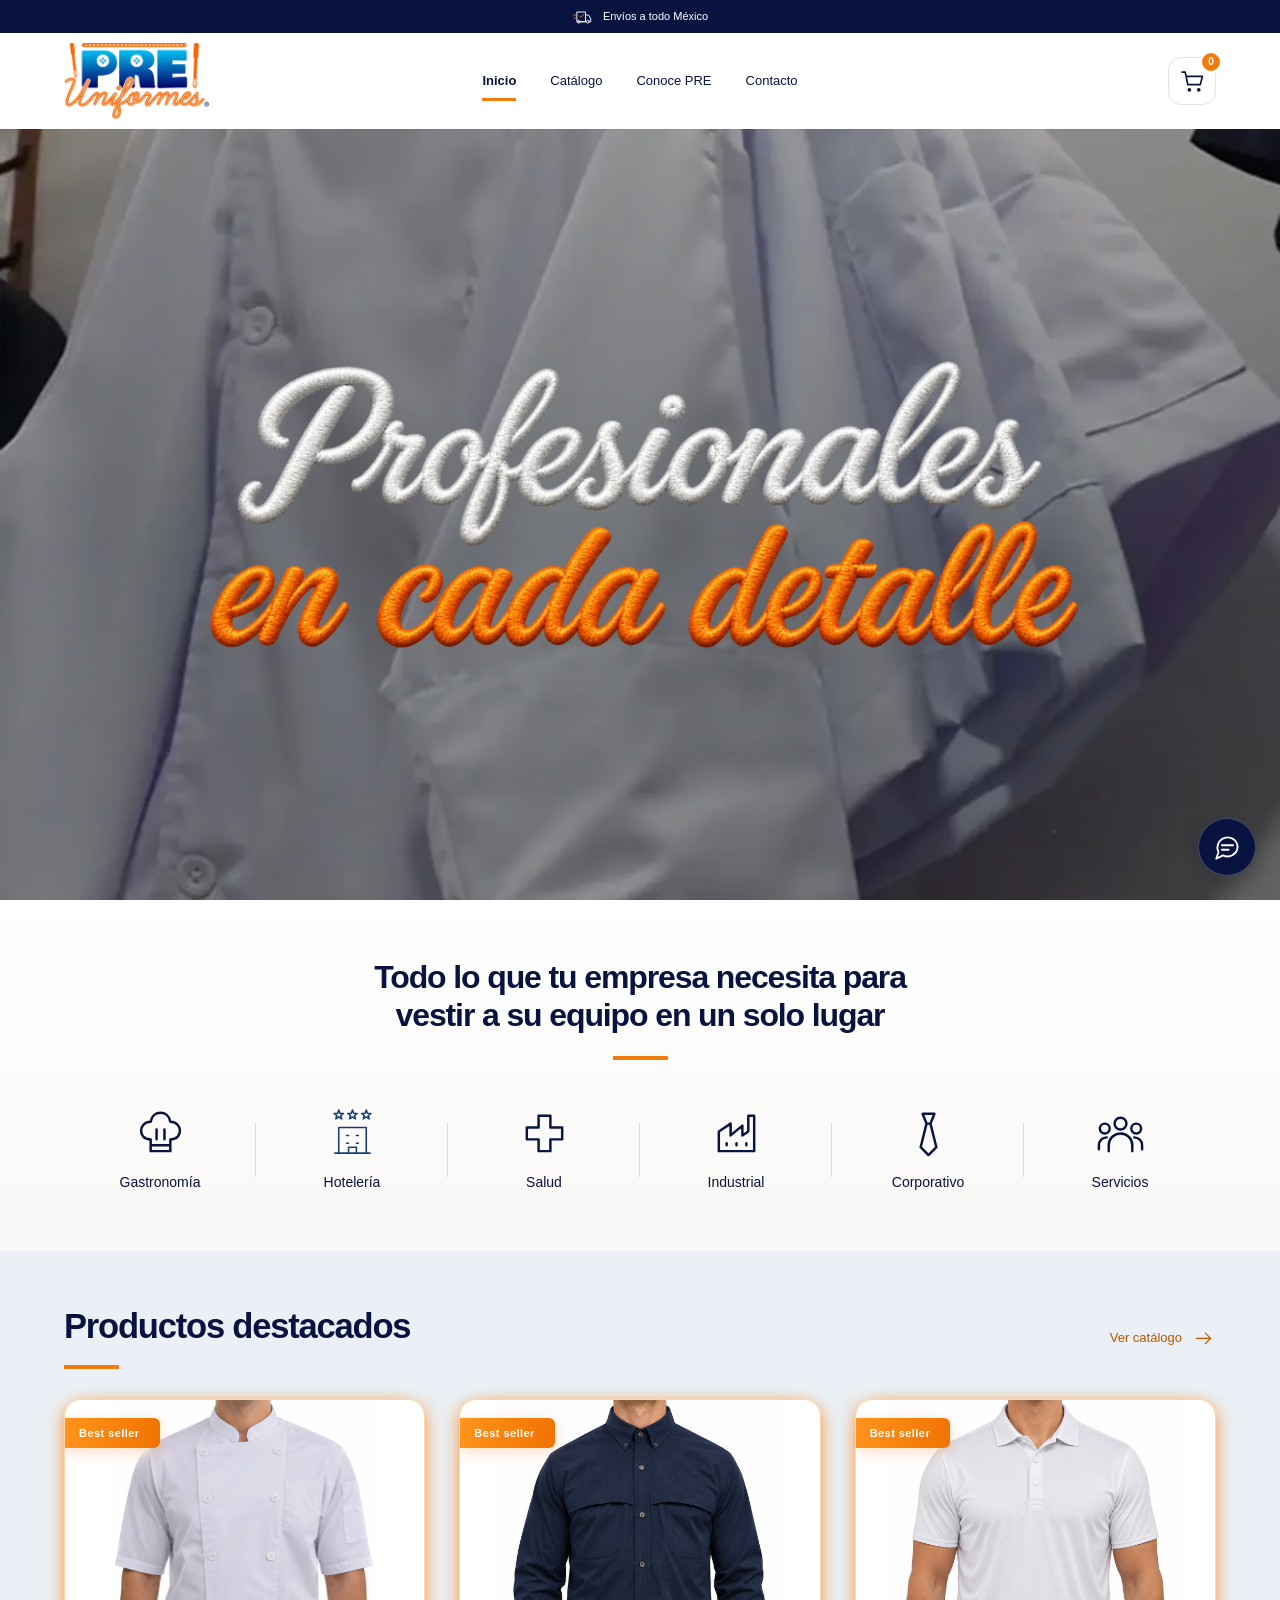
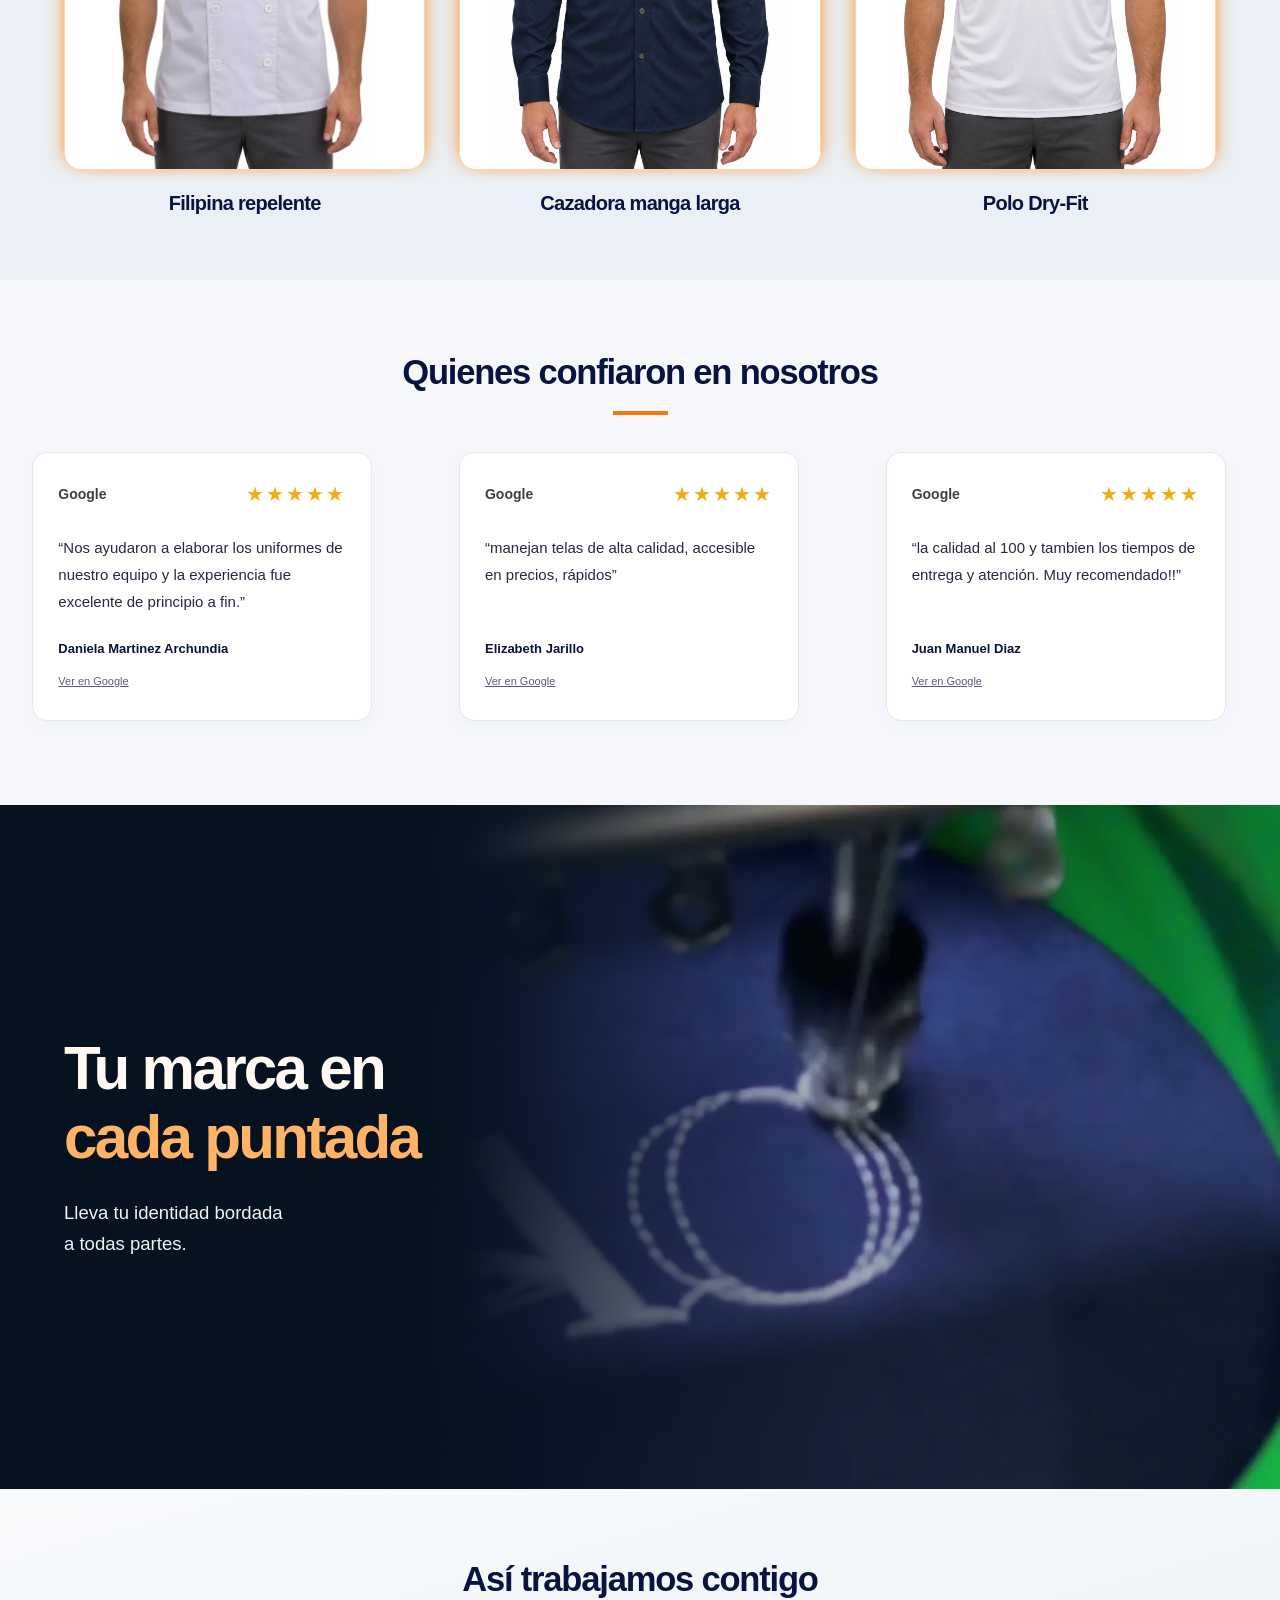
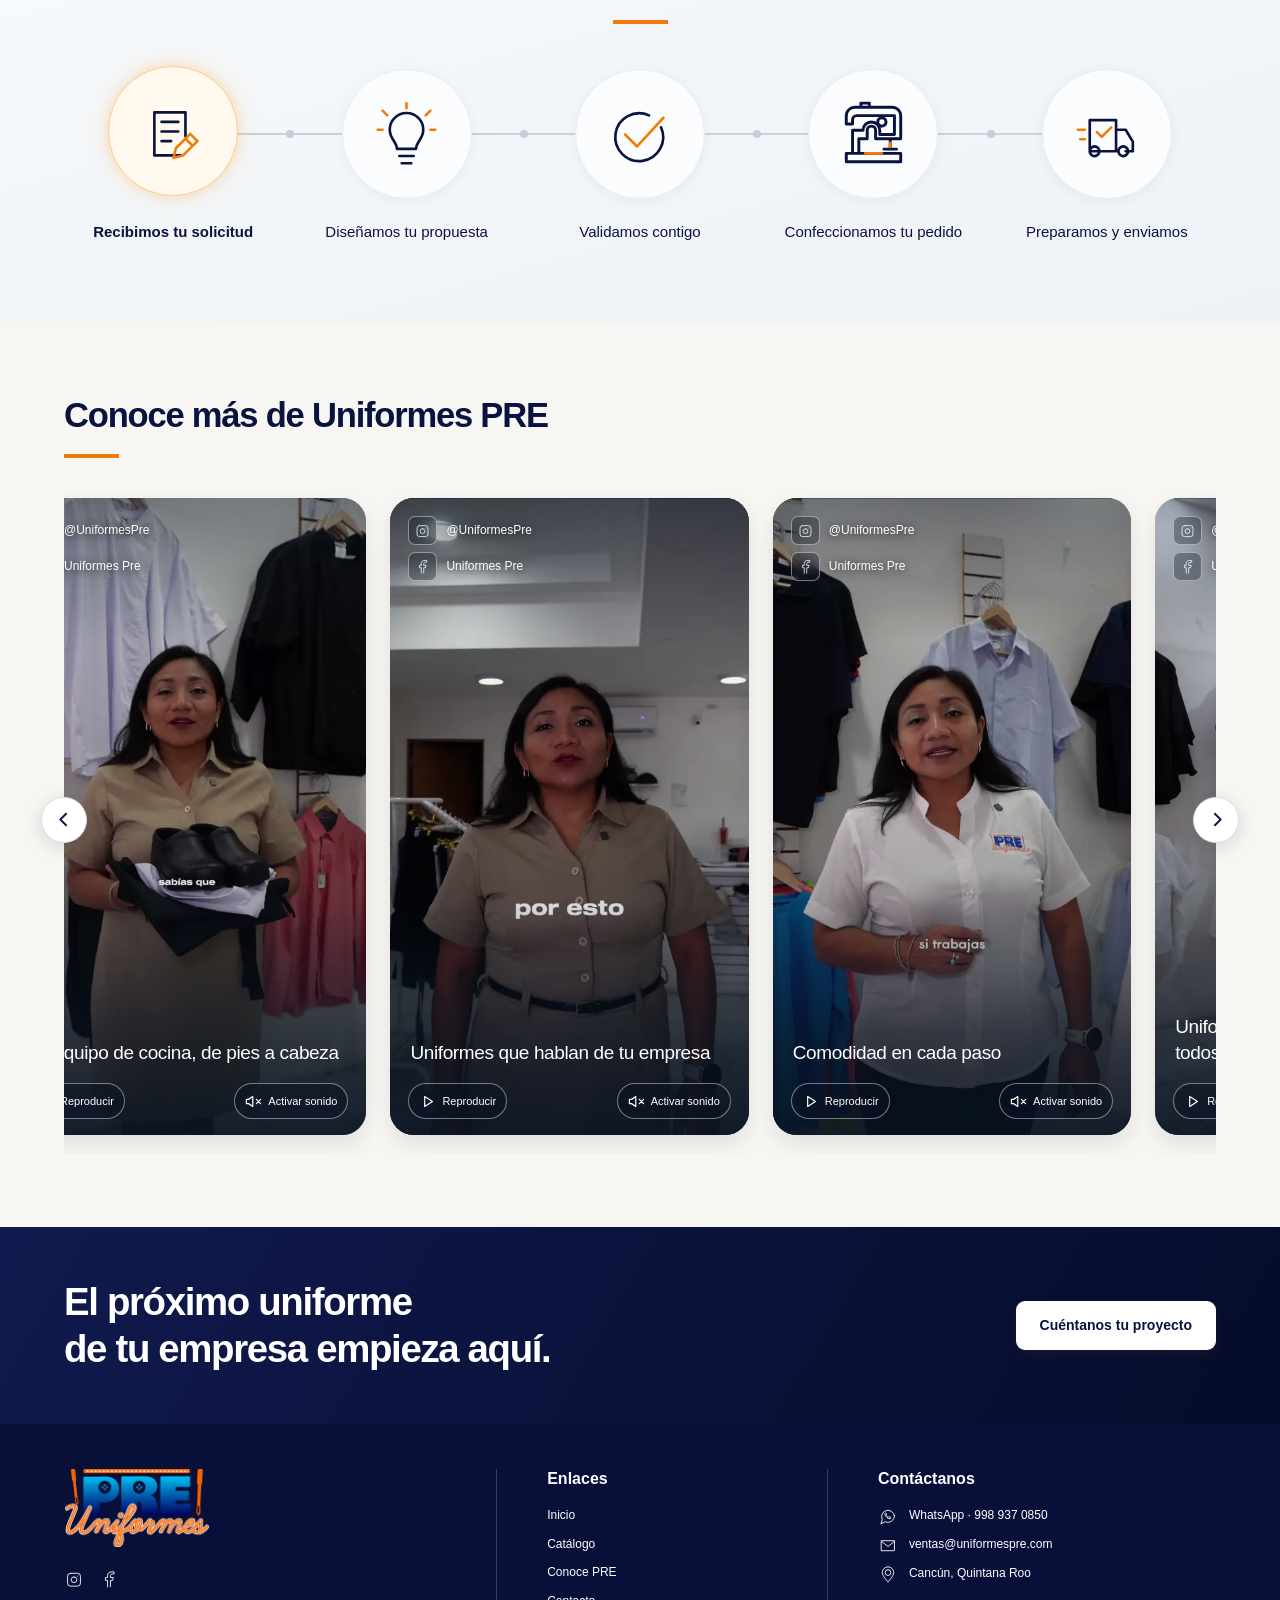
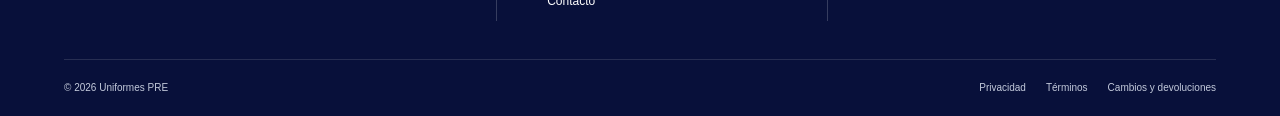
==== index.html @ f161416c "Agrega apartado de Calzado Flexi al catálogo Siete modelos Flexi con fotos oficiales en fondo blanco" ====
<!doctype html><html lang="es"><head><meta charset="utf-8"><meta http-equiv="Content-Security-Policy" content="default-src 'none'; script-src 'self'; script-src-attr 'none'; style-src 'self' 'unsafe-inline' https://fonts.googleapis.com; img-src 'self'; media-src 'self'; font-src https://fonts.gstatic.com; frame-src https://maps.google.com https://www.google.com; connect-src 'none'; object-src 'none'; base-uri 'none'; form-action 'none'; upgrade-insecure-requests"><meta name="referrer" content="no-referrer"><meta name="viewport" content="width=device-width,initial-scale=1"><meta name="description" content="Uniformes PRE. Uniformes, confección y bordado para tu equipo en Cancún. Envíos a todo México."><meta name="theme-color" content="#081545"><title>Inicio | Uniformes PRE</title><link rel="preconnect" href="https://fonts.googleapis.com"><link rel="preconnect" href="https://fonts.gstatic.com" crossorigin><link href="https://fonts.googleapis.com/css2?family=Poppins:wght@400;500;600;700&display=swap" rel="stylesheet"><link rel="stylesheet" href="styles.css?v=20261117-flexi"><script src="security.js?v=20261117-flexi" defer></script><script src="site-config.js?v=20261117-flexi" defer></script><script src="catalog-data.js?v=20261117-flexi" defer></script><script src="quote-engine.js?v=20261117-flexi" defer></script><script src="quote-cart.js?v=20261117-flexi" defer></script><script src="app.js?v=20261117-flexi" defer></script><script src="support-data.js?v=20261117-flexi" defer></script><script src="support-chat.js?v=20261117-flexi" defer></script></head><body data-view="inicio"><a class="skip-link" href="#main">Ir al contenido</a><div class="announcement"><svg class="icon icon-truck" viewBox="-2 -3 28 28" fill="none" stroke="currentColor" stroke-width="1.25" stroke-linecap="round" stroke-linejoin="round" aria-hidden="true"><path d="M5 5h11v13H5zM16 9h4l3 5v4h-3M9 18h7M9 18a2 2 0 1 0 0 .01M21 18a2 2 0 1 0 0 .01"/><path class="icon-accent" d="M0 9h3m-2 4h2M8 10l2 2 4-4"/></svg><span data-announcement>Envíos a todo México</span></div><header class="site-header"><a class="brand" href="index.html" aria-label="Uniformes PRE, inicio"><img src="assets/brand/pre-logo-transparent.png" alt="Uniformes PRE" width="280" height="147"></a><button class="menu-toggle" aria-expanded="false" aria-controls="site-nav" aria-label="Abrir menú"><span></span><span></span><span></span></button><nav id="site-nav" aria-label="Navegación principal"><a href="index.html" aria-current=page>Inicio</a><a href="catalogo.html" >Catálogo</a><a href="quienes-somos.html" >Conoce PRE</a><a href="contacto.html" >Contacto</a></nav><button type="button" class="header-cart" data-open-cart aria-label="Abrir carrito: 0 prendas" aria-haspopup="dialog"><svg class="icon" viewBox="0 0 24 24" fill="none" stroke="currentColor" stroke-width="1.6" stroke-linecap="round" stroke-linejoin="round" aria-hidden="true"><path d="M2 3h3l2.5 12h12l2-8H6M9 21a1 1 0 1 0 0-2 1 1 0 0 0 0 2m9 0a1 1 0 1 0 0-2 1 1 0 0 0 0 2"/></svg><span data-cart-count>0</span></button></header><main id="main"><section class="hero home-video-hero" aria-labelledby="home-title"><img class="hero-image" src="assets/videos/pre-catalogo-poster.webp" alt="" width="1080" height="1920" fetchpriority="high"><div class="hero-shade"></div><div class="container hero-inner"><div class="hero-copy"><h1 id="home-title"><img class="hero-lettering" src="assets/brand/profesionales-bordado.webp" srcset="assets/brand/profesionales-bordado-mobile.webp 960w, assets/brand/profesionales-bordado.webp 2048w" sizes="(max-width:720px) 92vw, 72vw" alt="Profesionales en cada detalle" width="2048" height="682" fetchpriority="high" decoding="async"></h1></div></div></section>
<section class="section categories"><div class="container"><h2>Todo lo que tu empresa necesita para<br class="desktop-only"> vestir a su equipo en un solo lugar</h2><span class="accent-line"></span><div class="category-grid"><a href="catalogo.html?categoria=restaurante"><svg class="icon icon-chef" viewBox="-2 -3 28 28" fill="none" stroke="currentColor" stroke-width="1.25" stroke-linecap="round" stroke-linejoin="round" aria-hidden="true"><path d="M7 15v6h10v-6M7 18h10M7 15C0 15 1 6 7 6c1-6 9-6 10 0 6 0 7 9 0 9M10 10v5m4-5v5"/></svg><span>Gastronomía</span></a><a href="catalogo.html?categoria=hoteleria"><svg class="icon icon-hotel" viewBox="-2 -3 28 28" fill="none" stroke="currentColor" stroke-width="1.25" stroke-linecap="round" stroke-linejoin="round" aria-hidden="true"><path d="M5 22V9h14v13M3 22h18M9 13h1m4 0h1m-6 4h1m4 0h1m-5 5v-3h4v3 M5 0l.6 1.7 1.8.1-1.4 1.1.5 1.7L5 3.6l-1.5 1 .5-1.7-1.4-1.1 1.8-.1z M12 0l.6 1.7 1.8.1-1.4 1.1.5 1.7-1.5-1-1.5 1 .5-1.7-1.4-1.1 1.8-.1z M19 0l.6 1.7 1.8.1-1.4 1.1.5 1.7-1.5-1-1.5 1 .5-1.7-1.4-1.1 1.8-.1z"/></svg><span>Hotelería</span></a><a href="catalogo.html?categoria=salud"><svg class="icon icon-health" viewBox="-2 -3 28 28" fill="none" stroke="currentColor" stroke-width="1.25" stroke-linecap="round" stroke-linejoin="round" aria-hidden="true"><path d="M9 3h6v6h6v6h-6v6H9v-6H3V9h6z"/></svg><span>Salud</span></a><a href="catalogo.html?categoria=industrial"><svg class="icon icon-industry" viewBox="-2 -3 28 28" fill="none" stroke="currentColor" stroke-width="1.25" stroke-linecap="round" stroke-linejoin="round" aria-hidden="true"><path d="M3 21V11l6-4v6l6-5v5l3-2V3h3v18zM7 17v1m5-1v1m5-1v1"/></svg><span>Industrial</span></a><a href="catalogo.html?categoria=corporativo"><svg class="icon icon-tie" viewBox="-2 -3 28 28" fill="none" stroke="currentColor" stroke-width="1.25" stroke-linecap="round" stroke-linejoin="round" aria-hidden="true"><path d="m9 2 6 0-2 5 3 12-4 4-4-4 3-12zM11 7h2"/></svg><span>Corporativo</span></a><a href="catalogo.html?categoria=servicios"><svg class="icon icon-people" viewBox="-2 -3 28 28" fill="none" stroke="currentColor" stroke-width="1.25" stroke-linecap="round" stroke-linejoin="round" aria-hidden="true"><path d="M12 10a3 3 0 1 0 0-6 3 3 0 0 0 0 6M6 21v-3a6 6 0 0 1 12 0v3M4 12a2.5 2.5 0 1 0 0-5 2.5 2.5 0 0 0 0 5M1 20v-2a4 4 0 0 1 4-4m15-2a2.5 2.5 0 1 0 0-5 2.5 2.5 0 0 0 0 5m-1 2a4 4 0 0 1 4 4v2"/></svg><span>Servicios</span></a></div></div></section>
<section class="section featured-section"><div class="container"><div class="section-heading"><div><h2>Productos destacados</h2><span class="accent-line"></span></div><a class="inline-link" href="catalogo.html">Ver catálogo <svg class="icon icon-arrow" viewBox="-2 -3 28 28" fill="none" stroke="currentColor" stroke-width="1.25" stroke-linecap="round" stroke-linejoin="round" aria-hidden="true"><path d="M4 12h16m-6-6 6 6-6 6"/></svg></a></div><div class="featured-grid"><a class="featured-card" href="catalogo.html?producto=FI001MC-G"><div class="featured-visual"><span class="bestseller">Best seller</span><img src="assets/products/catalog-20261108/filipina-repelente-corta-blanco-frente.webp" alt="Filipina repelente" loading="lazy"></div><h3>Filipina repelente</h3></a><a class="featured-card" href="catalogo.html?producto=CZ001ML"><div class="featured-visual"><span class="bestseller">Best seller</span><img src="assets/products/catalog-20261108/cazadora-larga-azul-marino-frente.webp" alt="Cazadora manga larga" loading="lazy"></div><h3>Cazadora manga larga</h3></a><a class="featured-card" href="catalogo.html?producto=PL001"><div class="featured-visual"><span class="bestseller">Best seller</span><img src="assets/products/catalog-20261108/polo-blanco-frente.webp" alt="Polo Dry-Fit" loading="lazy"></div><h3>Polo Dry-Fit</h3></a></div></div></section>
<section class="section reviews-section" aria-labelledby="reviews-title"><div class="container"><h2 id="reviews-title">Quienes confiaron en nosotros</h2><span class="accent-line"></span></div><div class="review-window"><div class="review-track"><div class="review-group"><article class="review-card"><div class="review-top"><span class="review-google">Google</span><span class="review-stars" aria-label="5 de 5 estrellas">★★★★★</span></div><blockquote>“Nos ayudaron a elaborar los uniformes de nuestro equipo y la experiencia fue excelente de principio a fin.”</blockquote><div class="review-bottom"><strong>Daniela Martinez Archundia</strong><a href="https://www.google.com/maps/place/Uniformes+Pre/@21.1634717,-86.85381,17z/data=!4m10!1m2!2m1!1sUniformes+PRE+Mega+Soriana+Lopez+Portillo+Cancun!3m6!1s0x8f4c2b64988263ff:0x5cca5e52f46e124d!8m2!3d21.1634717!4d-86.8493039![base64]!16s%2Fg%2F11h_vy2zzv?entry=ttu" target="_blank" rel="noopener noreferrer" >Ver en Google</a></div></article><article class="review-card"><div class="review-top"><span class="review-google">Google</span><span class="review-stars" aria-label="5 de 5 estrellas">★★★★★</span></div><blockquote>“manejan telas de alta calidad, accesible en precios, rápidos”</blockquote><div class="review-bottom"><strong>Elizabeth Jarillo</strong><a href="https://www.google.com/maps/place/Uniformes+Pre/@21.1634717,-86.85381,17z/data=!4m10!1m2!2m1!1sUniformes+PRE+Mega+Soriana+Lopez+Portillo+Cancun!3m6!1s0x8f4c2b64988263ff:0x5cca5e52f46e124d!8m2!3d21.1634717!4d-86.8493039![base64]!16s%2Fg%2F11h_vy2zzv?entry=ttu" target="_blank" rel="noopener noreferrer" >Ver en Google</a></div></article><article class="review-card"><div class="review-top"><span class="review-google">Google</span><span class="review-stars" aria-label="5 de 5 estrellas">★★★★★</span></div><blockquote>“la calidad al 100 y tambien los tiempos de entrega y atención. Muy recomendado!!”</blockquote><div class="review-bottom"><strong>Juan Manuel Diaz</strong><a href="https://www.google.com/maps/place/Uniformes+Pre/@21.1634717,-86.85381,17z/data=!4m10!1m2!2m1!1sUniformes+PRE+Mega+Soriana+Lopez+Portillo+Cancun!3m6!1s0x8f4c2b64988263ff:0x5cca5e52f46e124d!8m2!3d21.1634717!4d-86.8493039![base64]!16s%2Fg%2F11h_vy2zzv?entry=ttu" target="_blank" rel="noopener noreferrer" >Ver en Google</a></div></article></div><div class="review-group" aria-hidden="true" inert><article class="review-card"><div class="review-top"><span class="review-google">Google</span><span class="review-stars" aria-label="5 de 5 estrellas">★★★★★</span></div><blockquote>“Nos ayudaron a elaborar los uniformes de nuestro equipo y la experiencia fue excelente de principio a fin.”</blockquote><div class="review-bottom"><strong>Daniela Martinez Archundia</strong><a href="https://www.google.com/maps/place/Uniformes+Pre/@21.1634717,-86.85381,17z/data=!4m10!1m2!2m1!1sUniformes+PRE+Mega+Soriana+Lopez+Portillo+Cancun!3m6!1s0x8f4c2b64988263ff:0x5cca5e52f46e124d!8m2!3d21.1634717!4d-86.8493039![base64]!16s%2Fg%2F11h_vy2zzv?entry=ttu" target="_blank" rel="noopener noreferrer" tabindex="-1">Ver en Google</a></div></article><article class="review-card"><div class="review-top"><span class="review-google">Google</span><span class="review-stars" aria-label="5 de 5 estrellas">★★★★★</span></div><blockquote>“manejan telas de alta calidad, accesible en precios, rápidos”</blockquote><div class="review-bottom"><strong>Elizabeth Jarillo</strong><a href="https://www.google.com/maps/place/Uniformes+Pre/@21.1634717,-86.85381,17z/data=!4m10!1m2!2m1!1sUniformes+PRE+Mega+Soriana+Lopez+Portillo+Cancun!3m6!1s0x8f4c2b64988263ff:0x5cca5e52f46e124d!8m2!3d21.1634717!4d-86.8493039![base64]!16s%2Fg%2F11h_vy2zzv?entry=ttu" target="_blank" rel="noopener noreferrer" tabindex="-1">Ver en Google</a></div></article><article class="review-card"><div class="review-top"><span class="review-google">Google</span><span class="review-stars" aria-label="5 de 5 estrellas">★★★★★</span></div><blockquote>“la calidad al 100 y tambien los tiempos de entrega y atención. Muy recomendado!!”</blockquote><div class="review-bottom"><strong>Juan Manuel Diaz</strong><a href="https://www.google.com/maps/place/Uniformes+Pre/@21.1634717,-86.85381,17z/data=!4m10!1m2!2m1!1sUniformes+PRE+Mega+Soriana+Lopez+Portillo+Cancun!3m6!1s0x8f4c2b64988263ff:0x5cca5e52f46e124d!8m2!3d21.1634717!4d-86.8493039![base64]!16s%2Fg%2F11h_vy2zzv?entry=ttu" target="_blank" rel="noopener noreferrer" tabindex="-1">Ver en Google</a></div></article></div></div></div></section>
<section class="embroidery" id="bordado" data-embroidery aria-labelledby="embroidery-title"><img class="embroidery-background" src="assets/videos/pre-bordado-poster.webp" alt="" loading="lazy"><div class="embroidery-shade"></div><div class="container embroidery-inner"><div><h2 id="embroidery-title">Tu marca en <br><span>cada puntada</span></h2><p>Lleva tu identidad bordada <br>a todas partes.</p></div></div></section>
<section class="section process-section" id="proceso"><div class="container"><h2>Así trabajamos contigo</h2><span class="accent-line"></span><ol class="process" aria-label="Etapas de nuestro proceso"><li class="process-step is-active"><button data-step="0" aria-pressed="true"><span class="step-icon"><svg class="icon icon-request" viewBox="-2 -3 28 28" fill="none" stroke="currentColor" stroke-width="1.25" stroke-linecap="round" stroke-linejoin="round" aria-hidden="true"><path d="M15 21H4V3h13v10M7 7h7M7 11h7M7 15h4"/><path class="icon-accent" d="m13 18 6-6 3 3-6 6-4 1zm4-4 3 3"/></svg></span><strong>Recibimos tu solicitud</strong></button></li><li class="process-step "><button data-step="1" aria-pressed="false"><span class="step-icon"><svg class="icon icon-design" viewBox="-2 -3 28 28" fill="none" stroke="currentColor" stroke-width="1.25" stroke-linecap="round" stroke-linejoin="round" aria-hidden="true"><path d="M8 17c0-3-3-4-3-8a7 7 0 0 1 14 0c0 4-3 5-3 8zM9 20h6m-5 3h4"/><path class="icon-accent" d="M12 0v-2M2 1l2 2M0 9h2m20 0h2M20 3l2-2"/></svg></span><strong>Diseñamos tu propuesta</strong></button></li><li class="process-step "><button data-step="2" aria-pressed="false"><span class="step-icon"><svg class="icon icon-check" viewBox="-2 -3 28 28" fill="none" stroke="currentColor" stroke-width="1.25" stroke-linecap="round" stroke-linejoin="round" aria-hidden="true"><path d="M21 8a10 10 0 1 1-5-5"/><path class="icon-accent" d="m6 11 5 5L22 4"/></svg></span><strong>Validamos contigo</strong></button></li><li class="process-step "><button data-step="3" aria-pressed="false"><span class="step-icon"><svg class="icon icon-sew" viewBox="0 0 32 32" fill="none" stroke="currentColor" stroke-width="1.25" stroke-linecap="round" stroke-linejoin="round" aria-hidden="true"><path d="M3 25h26v4H3zM6 25V14h5a4 4 0 0 1 8 0v2h7V7H8a2 2 0 0 0-2 2v2H3V7a4 4 0 0 1 4-4h18a4 4 0 0 1 4 4v11H17v-4a2 2 0 0 0-4 0v4H9v7M24 18v5M21 23h6M10 3V1h4v2M22 10a2 2 0 1 0 0 .01"/><path class="icon-accent" d="M12 25h8M24 20v2"/></svg></span><strong>Confeccionamos tu pedido</strong></button></li><li class="process-step "><button data-step="4" aria-pressed="false"><span class="step-icon"><svg class="icon icon-truck" viewBox="-2 -3 28 28" fill="none" stroke="currentColor" stroke-width="1.25" stroke-linecap="round" stroke-linejoin="round" aria-hidden="true"><path d="M5 5h11v13H5zM16 9h4l3 5v4h-3M9 18h7M9 18a2 2 0 1 0 0 .01M21 18a2 2 0 1 0 0 .01"/><path class="icon-accent" d="M0 9h3m-2 4h2M8 10l2 2 4-4"/></svg></span><strong>Preparamos y enviamos</strong></button></li></ol></div></section>
<section class="section social-section" id="conoce-pre"><div class="container"><div class="section-heading"><div><h2>Conoce más de Uniformes PRE</h2><span class="accent-line"></span></div></div><div class="video-carousel"><button class="video-arrow video-prev" type="button" aria-label="Ver videos anteriores" aria-controls="pre-video-track"><svg class="icon" viewBox="0 0 24 24" fill="none" stroke="currentColor" stroke-width="1.8" aria-hidden="true"><path d="m14 6-6 6 6 6"/></svg></button><div class="video-grid" id="pre-video-track" tabindex="0" role="region" aria-label="Videos de Uniformes PRE"><article class="video-slot" data-video="cocina" aria-label="Tu equipo de cocina, de pies a cabeza"><img src="assets/videos/pre-cocina-poster.webp" class="video-poster" alt="" loading="lazy" decoding="async" width="1080" height="1920"><div class="video-overlay"></div><div class="video-socials"><a href="https://www.instagram.com/uniformespre/" target="_blank" rel="noopener noreferrer" aria-label="Uniformes PRE en Instagram"><svg class="icon icon-instagram" viewBox="-2 -3 28 28" fill="none" stroke="currentColor" stroke-width="1.25" stroke-linecap="round" stroke-linejoin="round" aria-hidden="true"><path d="M7 3h10a4 4 0 0 1 4 4v10a4 4 0 0 1-4 4H7a4 4 0 0 1-4-4V7a4 4 0 0 1 4-4m5 5a4 4 0 1 0 0 8 4 4 0 0 0 0-8m5-1h.01"/></svg><span>@UniformesPre</span></a><a href="https://www.facebook.com/uniformespree" target="_blank" rel="noopener noreferrer" aria-label="Uniformes PRE en Facebook"><svg class="icon icon-facebook" viewBox="-2 -3 28 28" fill="none" stroke="currentColor" stroke-width="1.25" stroke-linecap="round" stroke-linejoin="round" aria-hidden="true"><path d="M14 22v-9h3l1-4h-4V6c0-1 1-2 3-2h2V1h-3c-4 0-6 2-6 5v3H7v4h3v9"/></svg><span>Uniformes Pre</span></a></div><div class="video-bottom"><h3>Tu equipo de cocina, de pies a cabeza</h3></div></article><article class="video-slot" data-video="corporativo" aria-label="Uniformes que hablan de tu empresa"><img src="assets/videos/pre-corporativo-poster.webp" class="video-poster" alt="" loading="lazy" decoding="async" width="1080" height="1920"><div class="video-overlay"></div><div class="video-socials"><a href="https://www.instagram.com/uniformespre/" target="_blank" rel="noopener noreferrer" aria-label="Uniformes PRE en Instagram"><svg class="icon icon-instagram" viewBox="-2 -3 28 28" fill="none" stroke="currentColor" stroke-width="1.25" stroke-linecap="round" stroke-linejoin="round" aria-hidden="true"><path d="M7 3h10a4 4 0 0 1 4 4v10a4 4 0 0 1-4 4H7a4 4 0 0 1-4-4V7a4 4 0 0 1 4-4m5 5a4 4 0 1 0 0 8 4 4 0 0 0 0-8m5-1h.01"/></svg><span>@UniformesPre</span></a><a href="https://www.facebook.com/uniformespree" target="_blank" rel="noopener noreferrer" aria-label="Uniformes PRE en Facebook"><svg class="icon icon-facebook" viewBox="-2 -3 28 28" fill="none" stroke="currentColor" stroke-width="1.25" stroke-linecap="round" stroke-linejoin="round" aria-hidden="true"><path d="M14 22v-9h3l1-4h-4V6c0-1 1-2 3-2h2V1h-3c-4 0-6 2-6 5v3H7v4h3v9"/></svg><span>Uniformes Pre</span></a></div><div class="video-bottom"><h3>Uniformes que hablan de tu empresa</h3></div></article><article class="video-slot" data-video="calzado" aria-label="Comodidad en cada paso"><img src="assets/videos/pre-calzado-poster.webp" class="video-poster" alt="" loading="lazy" decoding="async" width="1080" height="1920"><div class="video-overlay"></div><div class="video-socials"><a href="https://www.instagram.com/uniformespre/" target="_blank" rel="noopener noreferrer" aria-label="Uniformes PRE en Instagram"><svg class="icon icon-instagram" viewBox="-2 -3 28 28" fill="none" stroke="currentColor" stroke-width="1.25" stroke-linecap="round" stroke-linejoin="round" aria-hidden="true"><path d="M7 3h10a4 4 0 0 1 4 4v10a4 4 0 0 1-4 4H7a4 4 0 0 1-4-4V7a4 4 0 0 1 4-4m5 5a4 4 0 1 0 0 8 4 4 0 0 0 0-8m5-1h.01"/></svg><span>@UniformesPre</span></a><a href="https://www.facebook.com/uniformespree" target="_blank" rel="noopener noreferrer" aria-label="Uniformes PRE en Facebook"><svg class="icon icon-facebook" viewBox="-2 -3 28 28" fill="none" stroke="currentColor" stroke-width="1.25" stroke-linecap="round" stroke-linejoin="round" aria-hidden="true"><path d="M14 22v-9h3l1-4h-4V6c0-1 1-2 3-2h2V1h-3c-4 0-6 2-6 5v3H7v4h3v9"/></svg><span>Uniformes Pre</span></a></div><div class="video-bottom"><h3>Comodidad en cada paso</h3></div></article><article class="video-slot" data-video="salud" aria-label="Uniformes para quienes cuidan de todos"><img src="assets/videos/pre-salud-poster.webp" class="video-poster" alt="" loading="lazy" decoding="async" width="1080" height="1920"><div class="video-overlay"></div><div class="video-socials"><a href="https://www.instagram.com/uniformespre/" target="_blank" rel="noopener noreferrer" aria-label="Uniformes PRE en Instagram"><svg class="icon icon-instagram" viewBox="-2 -3 28 28" fill="none" stroke="currentColor" stroke-width="1.25" stroke-linecap="round" stroke-linejoin="round" aria-hidden="true"><path d="M7 3h10a4 4 0 0 1 4 4v10a4 4 0 0 1-4 4H7a4 4 0 0 1-4-4V7a4 4 0 0 1 4-4m5 5a4 4 0 1 0 0 8 4 4 0 0 0 0-8m5-1h.01"/></svg><span>@UniformesPre</span></a><a href="https://www.facebook.com/uniformespree" target="_blank" rel="noopener noreferrer" aria-label="Uniformes PRE en Facebook"><svg class="icon icon-facebook" viewBox="-2 -3 28 28" fill="none" stroke="currentColor" stroke-width="1.25" stroke-linecap="round" stroke-linejoin="round" aria-hidden="true"><path d="M14 22v-9h3l1-4h-4V6c0-1 1-2 3-2h2V1h-3c-4 0-6 2-6 5v3H7v4h3v9"/></svg><span>Uniformes Pre</span></a></div><div class="video-bottom"><h3>Uniformes para quienes cuidan de todos</h3></div></article></div><button class="video-arrow video-next" type="button" aria-label="Ver más videos" aria-controls="pre-video-track"><svg class="icon" viewBox="0 0 24 24" fill="none" stroke="currentColor" stroke-width="1.8" aria-hidden="true"><path d="m10 6 6 6-6 6"/></svg></button></div></div></section>
<section class="cta-band"><div class="container"><h2>El próximo uniforme <br>de tu empresa empieza aquí.</h2><a class="button button-light" href="contacto.html">Cuéntanos tu proyecto</a></div></section></main><footer class="site-footer"><div class="container footer-grid"><div><img class="footer-logo" src="assets/brand/pre-logo-transparent.png" alt="Uniformes PRE" width="280" height="147"><div class="social-links"><a href="https://www.instagram.com/uniformespre/" target="_blank" rel="noopener noreferrer" aria-label="Instagram de Uniformes PRE"><svg class="icon icon-instagram" viewBox="-2 -3 28 28" fill="none" stroke="currentColor" stroke-width="1.25" stroke-linecap="round" stroke-linejoin="round" aria-hidden="true"><path d="M7 3h10a4 4 0 0 1 4 4v10a4 4 0 0 1-4 4H7a4 4 0 0 1-4-4V7a4 4 0 0 1 4-4m5 5a4 4 0 1 0 0 8 4 4 0 0 0 0-8m5-1h.01"/></svg></a><a href="https://www.facebook.com/uniformespree" target="_blank" rel="noopener noreferrer" aria-label="Facebook de Uniformes PRE"><svg class="icon icon-facebook" viewBox="-2 -3 28 28" fill="none" stroke="currentColor" stroke-width="1.25" stroke-linecap="round" stroke-linejoin="round" aria-hidden="true"><path d="M14 22v-9h3l1-4h-4V6c0-1 1-2 3-2h2V1h-3c-4 0-6 2-6 5v3H7v4h3v9"/></svg></a></div></div><div><h2>Enlaces</h2><a href="index.html" aria-current=page>Inicio</a><a href="catalogo.html" >Catálogo</a><a href="quienes-somos.html" >Conoce PRE</a><a href="contacto.html" >Contacto</a></div><div><h2>Contáctanos</h2><a href="https://wa.me/529989370850" target="_blank" rel="noopener noreferrer"><svg class="icon icon-chat" viewBox="-2 -3 28 28" fill="none" stroke="currentColor" stroke-width="1.25" stroke-linecap="round" stroke-linejoin="round" aria-hidden="true"><path d="M21 11a9 9 0 0 1-13 8l-6 3 2-6A9 9 0 1 1 21 11zM8 7c-2 2 3 8 7 8l1-2-3-1-1 1-3-3 1-1z"/></svg> WhatsApp · 998 937 0850</a><a href="mailto:ventas@uniformespre.com"><svg class="icon icon-mail" viewBox="-2 -3 28 28" fill="none" stroke="currentColor" stroke-width="1.25" stroke-linecap="round" stroke-linejoin="round" aria-hidden="true"><path d="M3 5h18v14H3zM3 6l9 7 9-7"/></svg> ventas@uniformespre.com</a><a href="contacto.html#ubicacion"><svg class="icon icon-pin" viewBox="-2 -3 28 28" fill="none" stroke="currentColor" stroke-width="1.25" stroke-linecap="round" stroke-linejoin="round" aria-hidden="true"><path d="M12 22S4 14 4 9a8 8 0 1 1 16 0c0 5-8 13-8 13m0-17a4 4 0 1 0 0 8 4 4 0 0 0 0-8"/></svg> Cancún, Quintana Roo</a></div></div><div class="container footer-bottom"><span>© 2026 Uniformes PRE</span><div><button data-legal="privacidad">Privacidad</button><button data-legal="terminos">Términos</button><button data-legal="devoluciones">Cambios y devoluciones</button></div></div></footer><dialog id="product-dialog" class="product-dialog"><div class="modal-bar"><button class="dialog-close" aria-label="Cerrar"><svg class="icon icon-close" viewBox="-2 -3 28 28" fill="none" stroke="currentColor" stroke-width="1.25" stroke-linecap="round" stroke-linejoin="round" aria-hidden="true"><path d="m6 6 12 12M6 18 18 6"/></svg></button></div><div data-product-content></div></dialog><dialog id="legal-dialog"><button class="dialog-close" aria-label="Cerrar"><svg class="icon icon-close" viewBox="-2 -3 28 28" fill="none" stroke="currentColor" stroke-width="1.25" stroke-linecap="round" stroke-linejoin="round" aria-hidden="true"><path d="m6 6 12 12M6 18 18 6"/></svg></button><div data-legal-content></div></dialog></body></html>
---- styles.css ----
:root{--navy:#08133f;--orange:#f27c0b;--text:#232b40;--muted:#697080;--line:#dcdfe6;--warm:#f4f2ef;--pale:#eef2f6}*{box-sizing:border-box}html{scroll-behavior:smooth;scroll-padding-top:110px}body{margin:0;background:#fff;color:var(--text);font:15px/1.65 Poppins,Arial,sans-serif}button,input,select,textarea{font:inherit}button,a{-webkit-tap-highlight-color:transparent}a{color:inherit;text-decoration:none}button{cursor:pointer}img{display:block;max-width:100%}h1,h2,h3,p{margin:0}h1,h2,h3{color:var(--navy);line-height:1.2;letter-spacing:-.035em;font-weight:600}h1{font-size:clamp(37px,4.4vw,60px);font-weight:700}h2{font-size:clamp(27px,2.7vw,38px)}h3{font-size:19px}p{margin-top:17px}.icon{width:25px;height:25px;flex-shrink:0;vertical-align:middle}.icon-accent{stroke:var(--orange)}:focus-visible{outline:3px solid #ee933d;outline-offset:5px}[hidden]{display:none!important}.container{width:min(1200px,90%);margin:auto}.section{padding:72px 0}.warm{background:var(--warm)}.accent-line{display:block;width:55px;height:4px;background:var(--orange);margin:18px 0 30px}.section-heading{display:flex;justify-content:space-between;align-items:center;gap:24px;margin-bottom:30px}.section-heading .accent-line{margin-bottom:0}.button{display:inline-flex;align-items:center;justify-content:center;gap:12px;border:0;border-radius:9px;background:linear-gradient(110deg,#ff8c13,#e66a00);padding:13px 24px;font-weight:600;font-size:14px;color:white;box-shadow:0 5px 14px #d7680014;transition:transform .22s,box-shadow .22s}.button:hover{transform:translateY(-2px);box-shadow:0 7px 20px #d7680038}.button-light{background:#fff;color:var(--navy)}.inline-link,.text-button{display:inline-flex;align-items:center;gap:9px;color:#bb5700;font-weight:500;font-size:13px;background:none;border:0;padding:0}.inline-link:hover,.text-button:hover{text-decoration:underline}.skip-link{position:fixed;left:10px;top:-80px;background:white;padding:12px;z-index:99}.skip-link:focus{top:10px}.announcement{background:var(--navy);color:white;display:flex;justify-content:center;align-items:center;gap:10px;min-height:33px;font-size:11px;padding:5px 12px}.announcement .icon{width:21px;height:21px}.announcement [data-announcement]{transition:opacity .35s;max-width:100%;text-align:center}.announcement .is-fading{opacity:0}.site-header{position:sticky;top:0;z-index:30;background:#fffffffa;backdrop-filter:blur(14px);display:flex;align-items:center;gap:35px;padding:10px 5%;box-shadow:0 1px 0 #08133f0c}.brand{margin-right:auto}.brand img{width:145px;height:76px;object-fit:contain}.site-header nav{display:flex;align-items:center;gap:34px}.site-header nav a{position:relative;padding:15px 0;color:var(--navy);font-size:13px}.site-header nav a:after{position:absolute;content:'';bottom:6px;left:0;width:0;height:3px;background:var(--orange);transition:width .25s}.site-header nav a:hover:after,.site-header nav a[aria-current]:after{width:100%}.site-header nav a[aria-current]{font-weight:600}.menu-toggle{display:none}.hero{position:relative;min-height:540px;background:#1e2735;overflow:hidden}.hero-image{position:absolute;inset:0;width:100%;height:100%;object-fit:cover;object-position:center 48%}.hero-shade{position:absolute;inset:0;background:linear-gradient(90deg,#0b1527e6 0%,#0b15279c 29%,#0b152700 65%)}.hero-inner{min-height:540px;display:flex;align-items:center;position:relative}.hero-copy{max-width:610px;padding:45px 0}.hero h1{color:white;font-size:clamp(40px,4.1vw,61px);line-height:1.1;letter-spacing:-.04em;margin-bottom:35px;max-width:610px}.categories{background:linear-gradient(180deg,#fff,#f9f8f6);text-align:center;padding:58px 0 45px}.categories h2{font-size:clamp(25px,2.5vw,35px);font-weight:600}.categories .accent-line{margin:21px auto 32px}.category-grid{display:grid;grid-template-columns:repeat(6,1fr)}.category-grid a{display:flex;flex-direction:column;align-items:center;justify-content:center;gap:12px;position:relative;padding:12px 5px;border-radius:16px;color:var(--navy);transition:background .25s,transform .25s,color .25s}.category-grid a:not(:last-child):after{content:'';position:absolute;right:0;height:55px;width:1px;top:30px;background:#d9dce3}.category-grid .icon{width:55px;height:55px;transition:transform .25s}.category-grid span{font-size:14px;font-weight:500}.category-grid a:hover{background:#fff0df;color:#d06a04;transform:translateY(-6px)}.category-grid a:hover .icon{transform:scale(1.08)}.featured-section{background:#eaf0f5;padding-top:55px;padding-bottom:65px}.featured-grid{display:grid;grid-template-columns:repeat(3,1fr);gap:34px}.featured-card{display:block;text-align:center;transition:transform .25s}.featured-card:hover{transform:translateY(-7px)}.featured-visual{position:relative;border:1px solid #ffd6a9;border-radius:17px;background:#f6f5f3;aspect-ratio:4/4.1;box-shadow:-7px 0 20px -10px #ff7900,7px 0 20px -10px #ff7900;overflow:hidden;transition:box-shadow .3s}.featured-card:hover .featured-visual{box-shadow:-10px 0 26px -9px #ff7900,10px 0 26px -9px #ff7900}.featured-visual img{width:100%;height:100%;object-fit:contain;object-position:center;mix-blend-mode:multiply;transition:transform .5s}.featured-card:hover img{transform:scale(1.035)}.featured-card h3{margin-top:21px;font-size:20px}.bestseller{position:absolute;left:0;top:18px;z-index:2;background:linear-gradient(100deg,#ff941d,#f17200);color:white;padding:6px 20px 6px 14px;border-radius:0 6px 6px 0;font-size:11px;font-weight:600;letter-spacing:.04em;box-shadow:0 4px 15px #f172003b}.embroidery{position:relative;isolation:isolate;overflow:hidden;min-height:350px;background:#eae7e1}.embroidery-background{position:absolute;inset:0;width:100%;height:100%;object-fit:cover;object-position:35% center;z-index:-3}.embroidery-shade{position:absolute;inset:0;background:linear-gradient(90deg,transparent 25%,#f4f2ee0d 38%,#f4f2eee8 61%,#f4f2ee 88%);z-index:-1}.embroidery-shade:before{content:'';position:absolute;inset:0 0 0 48%;backdrop-filter:blur(7px);mask-image:linear-gradient(90deg,transparent,black 38%);z-index:-1}.embroidery-inner{min-height:350px;display:flex;align-items:center;justify-content:flex-end}.embroidery-inner>div{width:43%;padding:38px 0}.embroidery h2{font-size:clamp(29px,3vw,43px)}.embroidery p{margin:18px 0 25px;font-size:17px}.process-section{background:linear-gradient(165deg,#f8fafc,#edf2f6);text-align:center;padding:70px 0 80px;overflow:hidden}.process-section .accent-line{margin:20px auto 45px}.process{display:grid;grid-template-columns:repeat(5,1fr);list-style:none;padding:0;margin:0;position:relative;gap:15px}.process:before{content:'';height:2px;background:#c9d2df;position:absolute;left:10%;right:10%;top:64px}.process-step{position:relative}.process-step:not(:last-child):after{content:'';width:8px;height:8px;position:absolute;right:-12px;top:61px;border-radius:50%;background:#c3cedc}.process-step button{border:0;background:none;padding:0 8px;width:100%;display:flex;flex-direction:column;align-items:center;color:var(--navy)}.step-icon{display:grid;place-items:center;width:130px;height:130px;border-radius:50%;background:#fafcfe;box-shadow:0 2px 13px #10254b0d;border:1px solid #e8edf3;position:relative;transition:background .4s,box-shadow .4s,transform .4s,border-color .4s}.step-icon .icon{width:67px;height:67px;stroke-width:1.1}.process strong{font-weight:500;font-size:15px;max-width:190px;margin:22px auto 0;line-height:1.45}.is-active .step-icon{background:#fff9ef;border-color:#ffcb8f;box-shadow:0 0 8px #ff940f33,0 0 28px #ff940f33;transform:translateY(-3px)}.is-active strong{font-weight:600}.social-section{background:#f8f6f2}.video-grid{display:grid;grid-template-columns:repeat(3,1fr);gap:32px;max-width:980px;margin:40px auto 0}.video-slot{position:relative;aspect-ratio:9/14;border-radius:25px;overflow:hidden;isolation:isolate;background:#17233c;box-shadow:0 10px 22px #0a183318}.video-slot .video-poster,.video-slot video{position:absolute;inset:0;width:100%;height:100%;object-fit:cover;z-index:-3}.video-overlay{position:absolute;inset:0;background:linear-gradient(0deg,#08133fee,transparent 60%,#08133f66);z-index:-1}.video-top{position:absolute;top:20px;left:20px;font-size:12px;display:flex;align-items:center;gap:8px;color:white}.video-top .icon{width:20px}.video-pending{position:absolute;top:45%;left:0;right:0;display:flex;flex-direction:column;align-items:center;gap:13px;color:white;font-size:12px}.video-pending>.icon{width:52px;height:52px;background:#ffffff24;border:1px solid #ffffff99;padding:13px;border-radius:50%}.video-bottom{position:absolute;bottom:25px;left:24px;right:24px;color:white}.video-bottom h3{font-size:22px;color:white}.sound-toggle{position:absolute;right:16px;bottom:16px;border:1px solid #ffffff77;border-radius:30px;padding:7px 12px;background:#07112eb3;color:white;font-size:11px}.video-slot.has-video .video-pending{display:none}.video-slot.has-video .video-bottom{bottom:63px}.network-row{display:flex;justify-content:center;color:var(--navy);margin-top:32px;font-size:13px}.network-row a{display:flex;gap:9px;align-items:center}.cta-band{background:linear-gradient(120deg,#101a4e,#050c2a);color:white;padding:52px 0}.cta-band>.container{display:flex;align-items:center;justify-content:space-between;gap:30px}.cta-band h2{color:white;font-size:clamp(25px,3vw,40px)}.compact h2{font-size:26px}.site-footer{background:#08103a;color:white;padding:45px 0 0}.footer-grid{display:grid;grid-template-columns:1.1fr .8fr 1.15fr;gap:60px}.footer-grid>div+div{border-left:1px solid #ffffff30;padding-left:50px}.footer-logo{width:150px;height:78px;object-fit:contain;margin-bottom:13px}.footer-grid p{font-size:12px;color:#dedfeb;margin-top:10px}.footer-grid h2{font-size:16px;color:white;letter-spacing:0;margin-bottom:18px}.footer-grid a{display:flex;align-items:center;gap:11px;font-size:12px;margin:9px 0}.footer-grid .icon{width:20px;height:20px}.social-links{display:flex;gap:15px;margin-top:13px}.footer-bottom{display:flex;justify-content:space-between;align-items:center;border-top:1px solid #ffffff20;padding:20px 0;margin-top:38px;font-size:10px;color:#c3cadb}.footer-bottom div{display:flex;gap:20px}.footer-bottom button{background:none;color:inherit;border:0;padding:0;font-size:10px}.photo-hero{position:relative;background:#eeeae5;overflow:hidden;min-height:345px;display:flex;align-items:center}.photo-hero-image{position:absolute;inset:0;width:100%;height:100%;object-fit:cover;object-position:center}.photo-hero .container{position:relative}.photo-hero-copy{max-width:470px;padding:45px 0}.photo-hero-copy p{font-size:17px;line-height:1.6;max-width:410px}.about-grid{display:grid;grid-template-columns:1fr 1fr;gap:55px;align-items:center}.about-grid>img{width:100%;height:340px;object-fit:cover}.about-grid .accent-line{margin:0 0 18px}.about-grid p{font-size:14px}.commitment-icons{display:grid;grid-template-columns:repeat(3,1fr);margin-top:32px;gap:15px}.commitment-icons>div{display:flex;align-items:center;flex-direction:column;text-align:center;gap:14px;font-size:12px;line-height:1.5;padding:0 9px}.commitment-icons>div+div{border-left:1px solid #d5d2cf}.commitment-icons .icon{width:42px;height:42px}.services-list{margin-top:25px;display:grid;gap:22px}.services-list>div{display:flex;gap:20px;align-items:flex-start}.services-list .icon{width:39px;height:39px}.services-list span{padding-left:20px;border-left:2px solid #ee8a36}.services-list h3{font-size:17px}.services-list p{font-size:12px;margin-top:5px}.contact-section{background:linear-gradient(#fff,#faf9f6)}.contact-grid{display:grid;grid-template-columns:1.6fr 1fr;gap:35px}.contact-form{border-radius:18px;background:#f4f3f1;padding:34px 38px}.contact-form h2{font-size:29px;margin-bottom:24px}.contact-form label{display:block;color:var(--navy);font-size:12px;margin-top:15px}.contact-form label>span{color:#c14818}input,select,textarea{border:1px solid #cfd1d8;border-radius:7px;background:#ffffffbd;color:var(--text);padding:10px 12px;min-width:0}input,textarea{width:100%}textarea{resize:vertical;min-height:110px}.contact-form input,.contact-form textarea{display:block;margin-top:6px;font-size:12px}.form-row{display:grid;grid-template-columns:1fr 1fr;gap:20px}.contact-form .button{margin-top:21px}.form-hint{font-size:10px;line-height:1.5;color:var(--muted);margin-top:12px}#contact-status:empty{display:none}#contact-status{font-size:12px}.express-card{padding:40px 35px;border-radius:18px;color:white;background:radial-gradient(circle at 120% -10%,#303373 0%,#303373 28%,transparent 28.2%),linear-gradient(130deg,#0b104b,#030939);display:flex;flex-direction:column;align-items:flex-start;justify-content:center}.express-card>.icon{width:78px;height:78px;margin-bottom:25px;stroke-width:1.35}.express-card h2{color:white;font-size:31px}.express-card p{font-size:15px;margin:19px 0 26px}.express-card .button{min-width:200px}.express-phone{display:inline-block;font-size:12px;color:#dbdeec;margin-top:17px}.location-card{display:grid;grid-template-columns:40% 60%;margin-top:45px;padding:20px;background:#f2f1ee;border-radius:18px;gap:0;overflow:hidden;align-items:center}.location-card>div{padding:20px}.location-card .icon{width:35px;height:35px;color:#dc751a;margin-bottom:8px}.location-card h2{font-size:26px}.location-card p{font-size:13px;margin-bottom:15px}.location-card iframe{width:100%;height:260px;border:0;border-radius:14px;background:#e4e8df}.benefit-row{display:grid;grid-template-columns:repeat(3,1fr);gap:35px;margin:60px 0 0}.benefit-row>div{display:flex;align-items:center;gap:20px}.benefit-row>div+div{border-left:1px solid #ddd;padding-left:30px}.benefit-row .icon{width:48px;height:48px;color:var(--navy)}.benefit-row strong{display:block;font-size:14px;color:var(--navy)}.benefit-row small{display:block;font-size:11px;margin-top:4px}.catalog-hero{height:340px;position:relative;display:grid;place-items:center;overflow:hidden}.catalog-hero>img{position:absolute;inset:0;width:100%;height:100%;object-fit:cover}.catalog-hero>div{position:absolute;inset:0;background:#06133178;backdrop-filter:blur(1px)}.catalog-hero h1{position:relative;color:white;text-align:center;font-size:clamp(38px,4.8vw,66px)}.catalog-section{background:linear-gradient(#fff,#f3f5f7);padding-top:40px}.catalog-tools{display:grid;grid-template-columns:minmax(250px,2.5fr) 1.2fr 1fr 1fr auto;gap:15px;align-items:end}.search-field{display:flex;align-items:center;gap:10px;border:1px solid #d2d5df;border-radius:9px;padding:0 13px;height:49px;background:white}.search-field .icon{width:20px;color:#6b7280}.search-field input{border:0;background:none;outline-offset:2px;font-size:12px;padding:10px 0}.filter-select span{font-size:11px;display:block;margin-bottom:4px;color:#626b80}.filter-select select{width:100%;height:49px;font-size:11px;background:white}.catalog-tools .text-button{align-self:end;height:49px;font-size:11px;white-space:nowrap}.catalog-categories{display:grid;grid-template-columns:repeat(4,1fr);gap:14px;margin:35px 0}.catalog-categories button{display:flex;gap:17px;align-items:center;border:1px solid transparent;border-radius:12px;background:#f2f0ed;color:var(--navy);padding:17px 22px;text-align:left;transition:transform .25s,background .25s,box-shadow .25s}.catalog-categories .icon{width:38px;height:38px}.catalog-categories span{font-size:13px;font-weight:500}.catalog-categories button:hover{transform:translateY(-4px);background:#fff1df;box-shadow:0 8px 20px #d6731510}.catalog-categories [aria-pressed=true]{background:#fff2e2;border-color:#f1ab65;box-shadow:0 4px 14px #e08c2c17}.catalog-meta{display:flex;align-items:center;justify-content:space-between;margin-bottom:22px;gap:15px;font-size:12px}.catalog-meta p{margin:0}.catalog-meta label{display:flex;align-items:center;gap:10px}.catalog-meta select{padding:7px 12px;background:white;font-size:11px}.catalog-grid{display:grid;grid-template-columns:repeat(4,1fr);gap:22px}.catalog-card{border:1px solid #e1e3e9;border-radius:13px;overflow:hidden;background:white;transition:transform .25s,box-shadow .25s;animation:card-in .38s both;animation-delay:var(--delay,0ms)}.catalog-card:hover{transform:translateY(-5px);box-shadow:0 12px 26px #14274612}.catalog-visual{border:0;padding:0;display:block;width:100%;background:#f3f3f1;aspect-ratio:4/4.8;overflow:hidden}.catalog-visual img{width:100%;height:100%;object-fit:contain;mix-blend-mode:multiply;transition:transform .45s}.catalog-visual:hover img{transform:scale(1.045)}.catalog-info{padding:17px 18px 20px}.catalog-info h2{font-size:14px;line-height:1.5;font-weight:500;letter-spacing:-.02em;min-height:42px}.catalog-info .inline-link{font-size:12px;margin-top:13px}.product-placeholder{width:100%;height:100%;display:flex;flex-direction:column;align-items:center;justify-content:center;color:#68768d;background:linear-gradient(140deg,#edf1f6,#e4e9f0);padding:20px;text-align:center;gap:15px}.product-placeholder .icon{width:75px;height:75px;stroke-width:.9}.product-placeholder span{font-size:10px}.empty-state{text-align:center;padding:60px 10px}.empty-state h2{font-size:26px}dialog{border:0;padding:45px;border-radius:18px;max-width:min(1080px,92vw);max-height:88vh;color:var(--text);background:#fff}dialog::backdrop{background:#07112bbc;backdrop-filter:blur(5px)}.dialog-close{position:absolute;top:13px;right:14px;z-index:3;border:0;border-radius:50%;width:34px;height:34px;background:#edf0f4;color:var(--navy);display:grid;place-items:center}.dialog-close .icon{width:19px}.product-detail-grid{display:grid;grid-template-columns:1fr 1fr;gap:35px}.detail-image{height:390px;background:#f4f3f0;border-radius:13px;overflow:hidden}.detail-image img{width:100%;height:100%;object-fit:contain;mix-blend-mode:multiply}.view-buttons{display:flex;gap:8px;margin-top:14px;flex-wrap:wrap}.view-buttons button{border:1px solid #d8dbe5;background:white;border-radius:7px;padding:7px 14px;font-size:12px}.view-buttons [aria-pressed=true]{background:#fff2e3;border-color:#ed9f50}.product-detail-grid h2{font-size:27px;margin:8px 0 18px}.product-detail-grid p,.detail-features{font-size:12px}.product-detail-grid small{font-size:10px;color:var(--muted)}.product-options{display:grid;grid-template-columns:1fr 1fr;gap:15px;margin:23px 0}.product-options label{display:grid;gap:7px;font-size:11px}.product-options select,.product-options input{width:100%;font-size:12px}.product-options label:last-child{grid-column:1/-1}.detail-add{width:100%}#legal-dialog{width:650px}#legal-dialog h2{font-size:27px}#legal-dialog p{font-size:14px}@keyframes card-in{from{opacity:0;transform:translateY(14px)}to{opacity:1;transform:translateY(0)}}
@media(min-width:1500px){.hero,.hero-inner{min-height:620px}.hero-image{object-position:center 48%}}
@media(max-width:1000px){.site-header{gap:22px}.site-header nav{gap:21px}.brand img{width:120px;height:63px}.catalog-tools{grid-template-columns:2fr 1fr 1fr}.catalog-tools .search-field{grid-column:1/3}.catalog-tools .filter-select:nth-child(2){grid-column:3}.catalog-tools .text-button{justify-content:center}.catalog-grid{grid-template-columns:repeat(3,1fr)}.featured-grid{gap:24px}.step-icon{width:110px;height:110px}.step-icon .icon{width:58px;height:58px}.process:before{top:54px}.process-step:not(:last-child):after{top:51px}.process strong{font-size:12px}.contact-form{padding:28px}.express-card{padding:30px}.express-card h2{font-size:27px}.footer-grid{gap:35px}.footer-grid>div+div{padding-left:30px}.photo-hero-copy{max-width:42%}.photo-hero-copy p{font-size:15px}.benefit-row{gap:18px}.benefit-row>div{gap:12px}.benefit-row>div+div{padding-left:18px}.benefit-row strong{font-size:12px}}
@media(max-width:720px){html{scroll-padding-top:80px}.container{width:90%}.section{padding:45px 0}.site-header{padding:8px 5%;gap:15px}.brand img{width:105px;height:55px}.site-header>.button{padding:10px 17px;font-size:12px}.menu-toggle{display:flex;order:3;width:32px;padding:4px 0;background:none;border:0;flex-direction:column;gap:5px;align-items:center}.menu-toggle span{width:23px;height:2px;background:var(--navy);transition:transform .25s}.menu-toggle[aria-expanded=true] span:first-child{transform:translateY(7px) rotate(45deg)}.menu-toggle[aria-expanded=true] span:nth-child(2){opacity:0}.menu-toggle[aria-expanded=true] span:last-child{transform:translateY(-7px) rotate(-45deg)}.site-header nav{position:absolute;top:100%;left:0;right:0;background:white;display:none;padding:15px 6% 25px;box-shadow:0 14px 20px #14213b14}.site-header nav.is-open{display:grid;gap:5px}.site-header nav a{padding:12px 0;width:fit-content}.announcement{font-size:10px;min-height:33px}.hero,.hero-inner{min-height:570px}.hero-image{object-position:62% top}.hero-shade{background:linear-gradient(0deg,#081426ed 0%,#081426b8 32%,#08142605 73%)}.hero-inner{align-items:flex-end}.hero-copy{padding:0 0 42px;max-width:100%}.hero h1{font-size:39px;max-width:440px;line-height:1.13;margin-bottom:24px}.hero h1 br{display:none}.categories h2{font-size:24px;line-height:1.35}.desktop-only{display:none}.category-grid{grid-template-columns:repeat(3,1fr);gap:12px 4px}.category-grid a{padding:13px 4px}.category-grid a:after{display:none}.category-grid .icon{width:45px;height:45px}.category-grid span{font-size:11px}.categories .accent-line{margin-bottom:22px}.section-heading{align-items:flex-start;gap:18px;margin-bottom:25px}.section-heading h2{font-size:26px}.section-heading>.inline-link{white-space:nowrap;font-size:11px;margin-top:9px}.featured-grid{grid-template-columns:repeat(3,1fr);gap:13px}.featured-visual{border-radius:10px;aspect-ratio:3/5;box-shadow:-5px 0 16px -8px #ff7900,5px 0 16px -8px #ff7900}.bestseller{font-size:8px;top:12px;padding:4px 8px 4px 6px}.featured-card h3{font-size:12px;line-height:1.4;margin-top:14px}.embroidery,.embroidery-inner{min-height:450px}.embroidery-background{object-position:30% center}.embroidery-shade{background:linear-gradient(0deg,#f4f2ee 4%,#f4f2eef2 38%,#f4f2ee44 63%,transparent 90%)}.embroidery-shade:before{inset:48% 0 0;mask-image:linear-gradient(0deg,black,transparent)}.embroidery-inner{align-items:flex-end;justify-content:flex-start}.embroidery-inner>div{width:100%;padding:30px 0 37px}.embroidery h2{font-size:33px}.embroidery h2 br{display:none}.embroidery p{font-size:15px;margin:14px 0 21px}.process-section{padding:45px 0 50px}.process-section .accent-line{margin:19px auto 35px}.process{gap:0;grid-template-columns:repeat(5,minmax(0,1fr))}.process:before{top:31px;left:9%;right:9%}.process-step button{padding:0 2px}.step-icon{width:61px;height:61px}.step-icon .icon{width:35px;height:35px;stroke-width:1.1}.process-step:not(:last-child):after{width:5px;height:5px;right:-2px;top:29px}.process strong{font-size:9px;line-height:1.5;margin-top:15px;font-weight:500}.process-step.is-active strong{font-weight:600}.social-section .section-heading{display:block}.social-section .section-heading>.inline-link{margin-top:14px}.video-grid{gap:16px;display:flex;overflow-x:auto;scroll-snap-type:x mandatory;margin-top:25px;padding:4px 1px 18px;scrollbar-width:thin}.video-slot{flex:0 0 76%;scroll-snap-align:center;aspect-ratio:9/13;border-radius:22px}.video-top{font-size:11px}.video-bottom h3{font-size:21px}.cta-band{padding:35px 0}.cta-band>.container{align-items:flex-start;flex-direction:column;gap:22px}.cta-band h2{font-size:28px}.cta-band .button{font-size:12px}.footer-grid{grid-template-columns:1fr 1fr;gap:28px}.footer-grid>div:first-child{grid-column:1/-1}.footer-grid>div+div{padding:0;border:0}.footer-grid>div:nth-child(2){padding-right:10px}.footer-grid>div:last-child{overflow-wrap:anywhere}.footer-grid a{font-size:10px}.footer-grid a .icon{width:17px}.footer-grid h2{font-size:14px}.footer-logo{width:140px;height:74px}.footer-grid p{font-size:12px}.footer-bottom{display:block;padding:20px 0}.footer-bottom>div{margin-top:13px;gap:16px}.photo-hero{min-height:440px;align-items:flex-end}.photo-hero-image{object-position:68% top}.photo-hero:after{content:'';position:absolute;inset:0;background:linear-gradient(0deg,#efede9 0%,#efede9f2 24%,transparent 70%)}.photo-hero .container{z-index:1}.photo-hero-copy{max-width:100%;padding:30px 0}.photo-hero-copy h1{font-size:38px}.photo-hero-copy h1 br{display:none}.photo-hero-copy p{font-size:14px;max-width:340px;margin-top:14px}.about-grid{grid-template-columns:1fr;gap:30px}.about-grid>img{height:255px;border-radius:4px}.about-grid h2{font-size:29px}.warm .about-grid>img{order:-1}.commitment-icons{margin-top:27px}.commitment-icons>div{font-size:10px}.commitment-icons .icon{width:36px;height:36px}.contact-grid{grid-template-columns:1fr;gap:25px}.contact-form{padding:26px 22px}.contact-form h2{font-size:26px}.form-row{gap:14px}.express-card{padding:30px}.express-card>.icon{width:62px;height:62px;margin-bottom:17px}.express-card h2{font-size:29px;max-width:330px}.express-card p{font-size:14px;max-width:330px}.location-card{grid-template-columns:1fr;padding:15px;margin-top:28px}.location-card>div{padding:12px 7px 23px}.location-card iframe{height:225px}.benefit-row{grid-template-columns:1fr;margin-top:35px;gap:23px}.benefit-row>div+div{border:0;padding:0}.benefit-row strong{font-size:14px}.benefit-row small{font-size:11px}.benefit-row .icon{width:42px;height:42px}.catalog-hero{height:260px}.catalog-hero>img{object-position:70% center}.catalog-hero h1{font-size:38px}.catalog-tools{grid-template-columns:1fr 1fr;gap:12px}.catalog-tools .search-field{grid-column:1/-1}.catalog-tools .filter-select:nth-child(2){grid-column:auto}.catalog-tools .text-button{justify-content:flex-start;font-size:11px;min-height:49px}.filter-select select{font-size:11px;height:44px}.catalog-categories{grid-template-columns:repeat(2,1fr);gap:10px;margin:25px 0}.catalog-categories button{padding:12px 14px;border-radius:9px;gap:11px}.catalog-categories .icon{width:30px;height:30px}.catalog-categories span{font-size:11px}.catalog-meta{font-size:10px;gap:8px}.catalog-meta label{gap:5px;font-size:9px}.catalog-meta select{font-size:9px;max-width:130px;padding:7px}.catalog-grid{grid-template-columns:repeat(2,minmax(0,1fr));gap:13px}.catalog-card{border-radius:10px}.catalog-info{padding:13px}.catalog-info h2{font-size:11px;min-height:46px}.catalog-info .inline-link{font-size:10px;margin-top:8px}.product-placeholder .icon{width:50px;height:50px}.product-placeholder{padding:10px}.product-placeholder span{font-size:9px}.compact h2{font-size:26px}dialog{padding:44px 20px 25px;max-width:94vw}.product-detail-grid{grid-template-columns:1fr;gap:26px}.detail-image{height:310px}.product-detail-grid h2{font-size:26px}.product-options{gap:12px}.view-buttons button{font-size:11px;padding:7px 10px}}
@media(max-width:360px){.hero h1{font-size:34px}.step-icon{width:51px;height:51px}.step-icon .icon{width:30px;height:30px}.process:before{top:25px}.process-step:not(:last-child):after{top:23px}.process strong{font-size:8px}.site-header{gap:10px}.brand img{width:94px;height:49px}.form-row{grid-template-columns:1fr}}
@media(prefers-reduced-motion:reduce){html{scroll-behavior:auto}*,*:before,*:after{animation:none!important;transition:none!important}}
/* Framing of original reference photographs keeps the face outside the product crop. */
.source-model{position:relative}.source-model img{position:absolute;width:170%;max-width:none;height:220%;left:-35%;top:-39%;object-fit:cover;object-position:center top}.detail-image.source-model img{width:145%;height:230%;left:-22.5%;top:-42%}
.source-model img{top:-51%}.detail-image.source-model img{top:-53%}
@media(max-width:720px){.featured-grid{display:flex;overflow-x:auto;gap:22px;scroll-snap-type:x mandatory;padding:12px 12px 25px;margin:0 -12px;scrollbar-width:thin}.featured-card{flex:0 0 83%;scroll-snap-align:center}.featured-visual{aspect-ratio:4/4.5;border-radius:15px}.featured-card h3{font-size:18px;margin-top:18px}.bestseller{font-size:11px;padding:6px 15px;top:18px}.process{display:flex;gap:15px;overflow-x:auto;padding:12px 4px 18px;scroll-snap-type:x mandatory;scrollbar-width:thin}.process-step{flex:0 0 120px;scroll-snap-align:center}.step-icon{width:95px;height:95px}.step-icon .icon{width:50px;height:50px}.process strong{font-size:12px;margin-top:18px}.process:before{top:58px;left:60px;right:auto;width:550px}.process-step:not(:last-child):after{top:44px;right:-9px;width:6px;height:6px}.process-section .accent-line{margin-bottom:20px}}
@media(max-width:720px){.photo-hero .container{margin-block:0}.photo-hero:after{background:linear-gradient(0deg,#efede9 0%,#efede9fa 43%,#efede980 68%,transparent 90%)}.photo-hero-copy{padding-top:220px}.form-row{grid-template-columns:1fr}.contact-form input{font-size:13px}}
.video-slot.has-video .video-poster,.embroidery.has-video>img.embroidery-background{visibility:hidden}
.source-triptych,.source-cap,.source-shorts{position:relative}.source-triptych img{position:absolute;max-width:none;width:300%;height:100%;left:0;top:0;object-fit:fill}.source-cap img{position:absolute;max-width:none;width:100%;height:200%;left:0;top:0;object-fit:cover;object-position:center top}.source-shorts img{position:absolute;max-width:none;width:180%;height:200%;left:-40%;top:-90%;object-fit:cover;object-position:center top}
.help-widget{position:fixed;right:22px;bottom:22px;z-index:25;background:white;border:1px solid #dce2eb;border-radius:14px;padding:17px 36px 17px 20px;box-shadow:0 7px 28px #08133f1a;font-size:11px;max-width:260px}.help-widget span{display:block}.help-widget>a{display:inline-block;color:#ba5600;font-weight:600;margin-top:5px}.help-dismiss{position:absolute;right:8px;top:7px;background:none;border:0;color:#627083;padding:2px}.help-dismiss .icon{width:15px;height:15px}@media(max-width:720px){.help-widget{right:12px;bottom:12px;max-width:230px;padding:12px 30px 12px 15px;font-size:10px}}
.color-preview{margin-top:19px}.color-preview p{font-size:12px;margin:0 0 10px}.color-preview strong{font-weight:500;color:var(--navy)}.color-buttons{display:flex;gap:10px;flex-wrap:wrap}.color-buttons button{display:grid;place-items:center;padding:4px;width:37px;height:37px;border:1px solid #d7dce5;background:#fff;border-radius:50%;transition:border-color .2s,box-shadow .2s,transform .2s}.color-buttons button span{display:block;width:27px;height:27px;border-radius:50%;background:var(--swatch);border:1px solid #00000018}.color-buttons [aria-pressed=true]{border-color:var(--orange);box-shadow:0 0 0 2px #f27c0b25}.color-buttons button:hover{transform:translateY(-2px)}
.catalog-visual{padding:10px;background:#f0f0ef}.catalog-visual img{border-radius:5px}.detail-image{height:auto;aspect-ratio:4/5;padding:10px;background:#f0f0ef}.detail-image img{height:100%;border-radius:7px}.product-gallery{min-width:0}.photo-note{font-size:11px;line-height:1.6;color:var(--muted);margin-top:12px}.view-buttons button{min-height:44px}.color-buttons button{width:44px;height:44px}.color-buttons button span{width:31px;height:31px}.product-detail-grid{align-items:start}.product-detail-grid h2{margin-top:0}.catalog-visual:focus-visible{outline-offset:-5px}.catalog-info .inline-link{min-height:35px}.product-dialog{width:1080px;overflow-y:auto;overscroll-behavior:contain}.product-dialog .dialog-close{position:sticky;float:right;top:0;margin:-29px -29px 0 0}.catalog-card .product-placeholder{min-height:100%}@media(max-width:720px){.catalog-visual{padding:6px}.detail-image{height:auto;padding:7px}.product-dialog .dialog-close{margin:-31px -6px 0 0}.catalog-info h2{font-size:12px}.catalog-info .inline-link{font-size:11px;min-height:36px}.product-detail-grid{gap:27px}.product-detail-grid h2{font-size:25px}.view-buttons{gap:7px}}

/* Catálogo: estudio blanco y vistas por color. */
.catalog-visual,.detail-image,.featured-visual{background:#fff;padding:0}.catalog-visual img,.detail-image img,.featured-visual img{mix-blend-mode:normal;object-fit:contain;border-radius:0}.detail-image{aspect-ratio:3/4;max-height:72vh}.view-buttons button{width:76px;padding:4px;display:grid;gap:4px;background:#fff}.view-buttons button img{width:100%;height:80px;object-fit:contain}.view-buttons button span{font-size:10px}.view-buttons [aria-pressed=true]{outline:2px solid var(--navy);background:#fff}.product-options label[hidden]{display:none}.category-grid a[href*=hoteleria] svg,.catalog-categories button[data-filter=hoteleria] svg{stroke:#183f73;stroke-width:.8}.color-buttons button[aria-label*=Cuadritos] span{background:repeating-conic-gradient(#222 0 25%,#fff 0 50%) 0/6px 6px}.color-buttons button span{background:var(--swatch)}
@media(max-width:720px){.detail-image{max-height:none;width:100%;aspect-ratio:3/4}.view-buttons button{width:68px}.view-buttons button img{height:72px}}

.announcement .icon[hidden]{display:none}
.quote-launch{position:fixed;right:20px;bottom:20px;z-index:35;border:0;border-radius:30px;background:var(--navy);color:white;padding:16px 24px;box-shadow:0 5px 22px #08154533;font:inherit;font-size:13px}.help-widget{bottom:85px}.quote-dialog{width:900px}.quote-dialog h2{font-size:29px}.quote-dialog p{font-size:13px;line-height:1.65}.quote-dialog .dialog-close{font-size:24px}.quote-line{border-bottom:1px solid #dde2ea;padding:22px 0}.quote-line h3{font-size:18px;margin:0}.quote-edit{display:flex;flex-wrap:wrap;gap:15px}.quote-edit label,.live-quote label,#send-quote label{display:grid;gap:7px;font-size:12px}.quote-edit input{width:125px}.quote-totals{margin:25px 0;background:#f5f7fa;border-radius:12px;padding:18px}.quote-totals p{display:flex;justify-content:space-between;gap:15px}.quote-grand{border-top:1px solid #d5dae3;padding-top:15px;font-size:18px!important}.quote-policy{margin-top:25px;color:#566176}.live-quote{margin:20px 0}.live-quote fieldset{border:1px solid #d5dae3;border-radius:10px;padding:15px;display:grid;gap:12px}.live-quote legend{font-size:14px}.live-quote input{width:100%}.price-tiers{display:grid;grid-template-columns:repeat(3,1fr);gap:8px;margin:15px 0}.price-tiers span{padding:12px 6px;border:1px solid #d5dae3;border-radius:7px;text-align:center;font-size:11px}#send-quote{display:grid;gap:15px}#send-quote .button{width:100%}.quote-policy{font-size:11px!important}@media(max-width:720px){.quote-launch{bottom:14px;right:14px;padding:13px 18px}.quote-dialog{padding:45px 20px 25px}.quote-grand{font-size:16px!important}.quote-edit{display:grid;grid-template-columns:1fr 1fr}.quote-edit input{width:100%}.quote-edit label:first-child{grid-column:1/-1}.price-tiers span{font-size:10px;padding:10px 3px}}
/* Cantidades con botones y precio unitario a la vista. */
.count-control{min-width:0;display:grid;gap:8px}.count-label{font-size:13px;font-weight:500;display:flex;flex-wrap:wrap;gap:4px 12px;justify-content:space-between}.count-label span{font-size:12px;color:#566176;font-weight:400}.count-buttons{display:flex;align-items:center;border:1px solid #cdd5df;border-radius:9px;overflow:hidden;width:fit-content;max-width:100%;background:#fff}.count-buttons button{width:44px;height:44px;border:0;background:#f1f4f8;color:var(--navy);font-size:23px;line-height:1;flex-shrink:0}.count-buttons button:disabled{opacity:.35;cursor:default}.count-buttons input{appearance:textfield;-moz-appearance:textfield;pointer-events:auto;border:0!important;border-radius:0;width:65px!important;height:44px;text-align:center;padding:0 4px!important;font-size:16px;color:var(--navy);background:white}.count-buttons input::-webkit-inner-spin-button,.count-buttons input::-webkit-outer-spin-button{appearance:none;margin:0}.count-buttons button:focus-visible{outline:2px solid var(--orange);outline-offset:-3px}.live-quote fieldset{gap:18px}.quote-edit{display:grid;grid-template-columns:repeat(3,minmax(0,1fr));gap:20px;margin:16px 0}.quote-edit .count-label{display:grid;gap:3px}.quote-breakdown{background:#f5f7fa;border-radius:10px;padding:15px;margin-top:18px}.quote-breakdown p{display:flex;justify-content:space-between;gap:12px;margin:8px 0}.quote-breakdown small{display:block;text-align:right}.quote-policy summary{cursor:pointer;color:var(--navy);font-size:12px;padding:12px 0}.quote-rate-table{border-collapse:collapse;width:100%;font-size:11px;margin:10px 0}.quote-rate-table th,.quote-rate-table td{padding:10px 4px;border-bottom:1px solid #d5dae3;text-align:right}.quote-rate-table th:first-child,.quote-rate-table td:first-child{text-align:left}.quote-grand{font-size:16px!important}.pre-service-grid{display:grid;grid-template-columns:repeat(3,minmax(0,1fr));gap:24px;margin-top:30px}.pre-service-grid article{padding:27px;background:white;border:1px solid #e2e5eb;border-radius:13px}.pre-service-grid h3{font-size:20px;margin:0 0 13px}.pre-service-grid p,.pre-advice-process p,.pre-preparation p{font-size:14px;line-height:1.8}.pre-advice-process{padding-left:24px;margin:25px 0}.pre-advice-process li{padding-left:8px;margin:0 0 20px}.pre-advice-process li::marker{color:#bd600e}.pre-advice-process h3{font-size:17px;margin:0 0 7px}.pre-preparation{max-width:900px}.pre-preparation details{border-bottom:1px solid #d5dae3;padding:18px 0}.pre-preparation summary{cursor:pointer;font-size:17px;font-weight:500}.pre-preparation details p{margin-top:15px}@media(max-width:720px){.quote-edit{grid-template-columns:1fr;gap:16px}.quote-edit .count-control{grid-template-columns:1fr auto;align-items:center}.count-buttons button{width:42px}.count-buttons input{width:52px!important}.quote-breakdown p{font-size:12px}.pre-service-grid{grid-template-columns:1fr;gap:15px}.pre-service-grid article{padding:23px}.pre-preparation summary{font-size:15px}}
/* Cabecera separada del contenido: cerrar nunca se desplaza sobre los controles. */
.product-dialog,.quote-dialog{padding:0;overflow:hidden;max-height:88vh;max-height:88dvh}.modal-bar{height:60px;display:flex;align-items:center;justify-content:flex-end;padding:8px 14px;background:#fff;border-bottom:1px solid #edf0f4;position:relative;z-index:5;flex-shrink:0}.product-dialog .modal-bar .dialog-close,.quote-dialog .modal-bar .dialog-close{position:static;float:none;margin:0;width:44px;height:44px;display:grid;place-items:center}.product-dialog [data-product-content],.quote-dialog [data-cart-content]{padding:28px;overflow-y:auto;overscroll-behavior:contain;max-height:calc(88vh - 60px);max-height:calc(88dvh - 60px);-webkit-overflow-scrolling:touch}.pre-service-grid article{display:flex;align-items:flex-start;gap:20px}.pre-service-icon,.pre-process-icon{display:grid;place-items:center;flex-shrink:0;width:64px;height:64px;border-radius:50%;background:#f5f7fa;box-shadow:0 0 18px #f27c0b12;color:var(--navy)}.pre-service-icon .icon,.pre-process-icon .icon{width:38px;height:38px;stroke-width:1.1}.pre-service-grid{grid-template-columns:repeat(2,minmax(0,1fr))}.pre-advice-process{padding:0;list-style:none}.pre-advice-process li{display:flex;gap:20px;align-items:flex-start;padding:0}.express-card>.whatsapp-brand{width:64px;height:64px;margin-bottom:22px}.quote-breakdown .cart-quantity-note{display:block;font-size:11px;color:#5a6575;background:#fff;padding:10px;border-radius:6px;margin-bottom:14px}.quote-policy summary,.pre-preparation summary{list-style:none}.quote-policy summary::-webkit-details-marker,.pre-preparation summary::-webkit-details-marker{display:none}.quote-policy summary:before,.pre-preparation summary:before{content:'+';font-size:18px;color:#bb5700;margin-right:10px}.quote-policy[open] summary:before,.pre-preparation details[open] summary:before{content:'−'}@media(max-width:720px){.product-dialog [data-product-content],.quote-dialog [data-cart-content]{padding:20px}.pre-service-grid{grid-template-columns:1fr}.pre-service-grid article{padding:22px 18px;gap:15px}.pre-service-icon,.pre-process-icon{width:51px;height:51px}.pre-service-icon .icon,.pre-process-icon .icon{width:31px;height:31px}.pre-service-grid h3{font-size:18px}.pre-advice-process li{gap:14px}}
.product-dialog,.quote-dialog{position:fixed;inset:6vh 0 auto;inset:6dvh 0 auto;margin:0 auto}
.icon.icon-headset,.icon.icon-shirt,.icon.icon-sew{stroke-width:1.4}.icon.icon-headset .icon-accent{fill:#fff;stroke:var(--orange)}
.reviews-section{background:#f5f7fa;overflow:hidden}.reviews-section h2{text-align:center}.reviews-section .accent-line{margin:18px auto 30px}.review-window{overflow-x:auto;scrollbar-width:thin;padding:7px 0 12px}.review-track{display:flex;width:max-content;animation:review-loop 38s linear infinite}.review-group{display:flex;gap:22px;padding-right:22px}.review-card{width:340px;min-height:250px;background:white;border:1px solid #e1e6ef;border-radius:15px;padding:25px;display:flex;flex-direction:column;box-shadow:0 5px 16px #08133f06}.review-top{display:flex;align-items:center;justify-content:space-between;gap:15px}.review-google{font-size:14px;font-weight:600;color:#3c4043}.review-stars{color:#f3ac18;font-size:20px;letter-spacing:2px}.review-card blockquote{font-size:15px;line-height:1.8;margin:23px 0;flex:1;color:var(--text)}.review-bottom{display:grid;gap:7px}.review-bottom strong{font-size:13px;color:var(--navy)}.review-bottom a{font-size:11px;color:#566176;text-decoration:underline;min-height:28px;display:inline-flex;align-items:center;width:fit-content}.review-window:hover .review-track,.review-window:focus-within .review-track{animation-play-state:paused}@keyframes review-loop{to{transform:translateX(-50%)}}@media(max-width:720px){.review-card{width:290px;padding:22px;min-height:245px}.review-group{gap:16px;padding-right:16px}.review-card blockquote{font-size:14px}.reviews-section h2{font-size:26px}.review-track{animation-duration:32s}}@media(prefers-reduced-motion:reduce){.review-track{animation:none}.review-group[aria-hidden]{display:none}}
.review-group{min-width:100vw;justify-content:space-around}

/* PRE embroidery: left-aligned copy blends into the film on the right. */
.embroidery{min-height:660px;min-height:clamp(600px,76svh,820px);background:#081322}
.embroidery .embroidery-background{left:auto;right:0;width:66%;mask-image:linear-gradient(90deg,transparent,#000 25%);object-position:center 52%;pointer-events:none;user-select:none}
.embroidery .embroidery-shade{background:linear-gradient(90deg,#081322 0%,#081322 28%,rgba(8,19,34,.96) 36%,rgba(8,19,34,.68) 48%,rgba(8,19,34,.2) 68%,rgba(8,19,34,.18) 100%)}
.embroidery .embroidery-shade:before{display:none}
.embroidery .embroidery-inner{min-height:inherit;justify-content:flex-start;align-items:center;text-align:left}
.embroidery .embroidery-inner>div{width:51%;max-width:640px;padding:80px 0}
.embroidery h2{font-family:Poppins,Arial,sans-serif;font-size:clamp(42px,4.7vw,72px);font-weight:600;line-height:1.15;letter-spacing:-.045em;color:#fffaf1;text-shadow:0 3px 25px #0003}
.embroidery h2 br{display:block}
.embroidery h2 span{color:#ffb366;font-style:normal;font-weight:600}
.embroidery p{font-family:Poppins,Arial,sans-serif;font-size:clamp(17px,1.45vw,21px);font-weight:400;line-height:1.65;letter-spacing:0;color:#f2f3f5;margin:26px 0 0;text-shadow:0 2px 15px #0005}
@media(max-width:720px){
 .embroidery{min-height:700px;min-height:clamp(660px,88svh,800px)}
 .embroidery .embroidery-background{width:100%;mask-image:none;object-position:62% center}
 .embroidery .embroidery-shade{background:linear-gradient(180deg,#081322 0%,rgba(8,19,34,.95) 13%,rgba(8,19,34,.75) 34%,rgba(8,19,34,.18) 58%,rgba(8,19,34,.14) 100%),linear-gradient(90deg,rgba(8,19,34,.3),transparent 85%)}
 .embroidery .embroidery-inner{align-items:flex-start}
 .embroidery .embroidery-inner>div{width:100%;max-width:440px;padding:54px 0 330px}
 .embroidery h2{font-size:clamp(35px,8.8vw,56px)}
 .embroidery p{margin-top:20px;font-size:16px}
}

/* Real PRE reels: clear picture, social links inside every card. */
.social-section .section-heading{display:block}
.social-section .section-heading .accent-line{margin-bottom:0}
.social-section .video-grid{display:grid;grid-template-columns:repeat(2,minmax(0,1fr));max-width:820px;gap:28px;margin:36px auto 0;overflow:visible;padding:0}
.social-section .video-slot{aspect-ratio:9/16;border-radius:24px}
.video-slot .video-overlay{background:linear-gradient(180deg,#08132260 0%,transparent 23%,transparent 48%,#08132222 63%,#081322a3 84%,#081322e0 100%);pointer-events:none}
.video-socials{position:absolute;top:18px;left:18px;display:grid;gap:7px}
.video-socials a{display:flex;align-items:center;gap:9px;font-size:12px;font-weight:500;color:#fff;text-shadow:0 1px 8px #000b;width:fit-content}
.video-socials .icon{width:29px;height:29px;padding:5px;border:1px solid #ffffff70;border-radius:7px;background:#08132255;backdrop-filter:blur(6px)}
.video-socials a:hover .icon{background:#081322a0}
.social-section .video-bottom,.social-section .video-slot.has-video .video-bottom{bottom:0;left:0;right:0;padding:20px 20px 70px;background:transparent;pointer-events:none}
.social-section .video-bottom h3{font-size:19px;line-height:1.35;letter-spacing:-.02em;color:#fff;font-weight:500}
.video-controls{position:absolute;bottom:16px;left:18px;right:18px;display:flex;justify-content:space-between;gap:8px}
.video-controls button{display:inline-flex;align-items:center;justify-content:center;gap:6px;min-height:36px;border:1px solid #ffffff70;border-radius:24px;padding:7px 10px;color:#fff;background:#08132280;font-size:11px;line-height:1.2}
.video-controls button:hover{background:#081322cf}
.video-controls .icon{width:17px;height:17px}
.video-error{position:absolute;left:20px;right:20px;top:45%;color:white;text-align:center}
@media(max-width:720px){.social-section .video-grid{display:flex;overflow-x:auto;gap:18px;padding:4px 2px 20px;scroll-snap-type:x mandatory}.social-section .video-slot{flex:0 0 88%;aspect-ratio:9/16;scroll-snap-align:center}.video-socials{top:14px;left:14px}.social-section .video-bottom h3{font-size:18px}.video-controls{left:14px;right:14px}.video-controls button{font-size:10px}.social-section .video-bottom{padding-left:16px;padding-right:16px}}

/* One continuous reel row; keep the two featured clips in the middle. */
.video-carousel{position:relative;margin-top:36px}
.social-section .video-grid{display:flex;flex-wrap:nowrap;max-width:none;gap:24px;margin:0;overflow-x:auto;overflow-y:hidden;padding:4px 0 20px;scroll-snap-type:none;scrollbar-width:none}
.social-section .video-grid::-webkit-scrollbar{display:none}
.social-section .video-slot{flex:0 0 clamp(300px,28vw,360px);aspect-ratio:9/16}
.video-arrow{position:absolute;top:calc(50% - 28px);z-index:2;display:grid;place-items:center;width:46px;height:46px;padding:0;border:1px solid #dce0e7;border-radius:50%;background:#fff;color:var(--navy);box-shadow:0 4px 18px #08132224;transition:opacity .2s,background .2s}
.video-arrow:hover{background:#fff2e5}
.video-arrow:disabled{opacity:.3;cursor:default}
.video-prev{left:-23px}.video-next{right:-23px}
@media(max-width:720px){.video-carousel{margin-top:25px}.social-section .video-grid{gap:18px;scroll-snap-type:x mandatory}.social-section .video-slot{flex:0 0 88%;scroll-snap-align:center}.video-arrow{display:none}}

/* Provisional catalog photograph: original banner height, soft blur and shade. */
.catalog-hero{height:340px;background:#081322}
.catalog-hero>.catalog-hero-photo{position:absolute;inset:0;width:100%;height:100%;object-fit:cover;object-position:center 45%;filter:blur(.25px);transform:scale(1.02);pointer-events:none}
.catalog-hero>.catalog-hero-shade{backdrop-filter:none;background:linear-gradient(180deg,rgba(5,14,30,.4),rgba(5,14,30,.55) 55%,rgba(5,14,30,.44));pointer-events:none}
.catalog-hero h1{padding:0 5%;text-shadow:0 2px 24px #0005}
@media(max-width:720px){.catalog-hero{height:260px}.catalog-hero>.catalog-hero-photo{object-position:center}}

/* Fill the about introduction edge to edge and fit it below the header. */
.about-video-hero{position:relative;isolation:isolate;overflow:hidden;height:min(820px,calc(100svh - var(--about-top-space,129px)));display:grid;place-items:center;background:radial-gradient(ellipse at center,#243248 0%,#111e30 48%,#081322 85%)}
.about-video-hero>.about-background-video,.about-video-hero>.about-video-poster{position:absolute;inset:0;width:100%;height:100%;object-fit:cover;object-position:center 43%;pointer-events:none;user-select:none}
.about-video-shade{position:absolute;inset:0;background:linear-gradient(180deg,#08132224,#08132260 48%,#08132244);pointer-events:none}
.about-video-hero>.container{position:relative;text-align:center}
.about-video-hero h1{color:#fff;font-size:clamp(44px,5.5vw,78px);line-height:1.15;text-shadow:0 3px 26px #0009;letter-spacing:-.04em}
@media(max-width:720px){.about-video-hero{height:min(760px,calc(100svh - var(--about-top-space,104px)))}.about-video-shade{background:linear-gradient(180deg,#08132214,#08132250 48%,#08132233)}.about-video-hero h1{font-size:clamp(38px,9.5vw,58px)}}

/* One real workshop photograph below the about video, with its full framing. */
.about-history-copy{max-width:900px}.about-history-copy p{font-size:14px}
.about-grid>.about-embroidery-photo{height:auto;object-fit:contain}

/* Cart in the shared header; the lower corner belongs to the PRE assistant. */
.header-cart{position:relative;display:grid;place-items:center;width:48px;height:48px;flex-shrink:0;border:1px solid #e1e5ec;background:#fff;border-radius:13px;color:var(--navy);transition:background .2s,border-color .2s}
.header-cart:hover{background:#fff4e7;border-color:#f4bc83}.header-cart>.icon{width:25px;height:25px}
.header-cart>[data-cart-count]{position:absolute;top:-7px;right:-7px;min-width:22px;height:22px;padding:0 5px;display:grid;place-items:center;border:2px solid white;border-radius:20px;background:var(--orange);color:white;font-size:10px;font-weight:600;line-height:1}
.cart-notice{position:fixed;z-index:45;top:125px;left:50%;transform:translateX(-50%);display:flex;align-items:center;gap:20px;max-width:92vw;border:1px solid #e3e7ef;border-radius:13px;background:#fff;padding:14px 18px;box-shadow:0 8px 30px #08132220;font-size:13px;color:var(--navy)}
.cart-notice button{flex-shrink:0;border:0;background:none;color:#a94e00;text-decoration:underline;font-size:12px}
.quote-dialog label{display:block;color:var(--navy);font-weight:500;font-size:13px}.quote-dialog .form-row{margin:0;gap:18px}
.sr-only{position:absolute;width:1px;height:1px;padding:0;margin:-1px;overflow:hidden;clip:rect(0,0,0,0);white-space:nowrap;border:0}
.pre-assistant{position:fixed;right:24px;bottom:24px;z-index:40;color:var(--navy)}
.assistant-launch{display:grid;place-items:center;width:58px;height:58px;background:var(--navy);border:1px solid #ffffff38;border-radius:50%;color:#fff;box-shadow:0 5px 24px #08132230;animation:pre-assistant-pulse 3.4s ease-out infinite;transition:background .2s}
.assistant-launch:hover,.assistant-launch.is-open{background:#152551}.assistant-launch svg{width:27px;height:27px}
@keyframes pre-assistant-pulse{0%{box-shadow:0 5px 24px #08132230,0 0 0 0 #f27c0b66,0 0 0 0 #f27c0b33}65%{box-shadow:0 5px 24px #08132230,0 0 0 12px #f27c0b38,0 0 0 22px #f27c0b14}100%{box-shadow:0 5px 24px #08132230,0 0 0 18px #f27c0b00,0 0 0 30px #f27c0b00}}
.assistant-hint{position:absolute;bottom:76px;right:0;width:280px;background:white;border:1px solid #e3e7ee;border-radius:16px;box-shadow:0 8px 30px #08132217;padding:17px 34px 17px 18px}
.hint-open{border:0;padding:0;background:none;text-align:left;color:var(--navy);font-size:12px;line-height:1.65}.hint-dismiss{position:absolute;right:7px;top:7px;width:25px;height:25px;padding:5px;border:0;background:none;color:#7d8594}.hint-dismiss svg{width:100%;height:100%}
.assistant-panel{position:absolute;bottom:76px;right:0;width:386px;height:min(620px,calc(100svh - 125px));display:flex;flex-direction:column;overflow:hidden;border:1px solid #dce2ec;border-radius:22px;background:#fff;box-shadow:0 16px 65px #08132230}
.assistant-header{display:flex;align-items:center;gap:12px;padding:19px 18px;background:var(--navy);color:white;flex-shrink:0}.assistant-header h2{color:white;font-size:17px;letter-spacing:-.02em}.assistant-mark{display:grid;place-items:center;width:35px;height:35px;border:1px solid #ffffff40;border-radius:11px;color:#ffb16a}.assistant-mark svg{width:22px;height:22px}.assistant-close{margin-left:auto;display:grid;place-items:center;width:32px;height:32px;background:none;border:0;color:#fff;padding:6px}.assistant-close svg{width:20px;height:20px}
.assistant-body{padding:20px 17px 14px;overflow-y:auto;overscroll-behavior:contain;flex:1;min-height:0;background:linear-gradient(180deg,#f7f8fb,#fff)}
.assistant-messages{display:flex;flex-direction:column;gap:12px}.assistant-message{max-width:94%;padding:13px 15px;border-radius:14px;font-size:12px;line-height:1.8;overflow-wrap:anywhere}.assistant-message p{margin:0;white-space:pre-wrap}.assistant-message.reply{align-self:flex-start;border:1px solid #e5e8ef;border-bottom-left-radius:4px;background:#fff;color:#303b52}.assistant-message.visitor{align-self:flex-end;border-bottom-right-radius:4px;background:#eaf0fa;color:var(--navy)}
.assistant-wa{display:block;margin-top:10px;padding-top:10px;border-top:1px solid #e6e9ee;color:#a95000;font-size:11px;font-weight:600}.assistant-wa:hover{text-decoration:underline}
.assistant-questions{display:flex;flex-wrap:wrap;gap:7px;margin-top:17px}.assistant-questions button{border:1px solid #dce2ec;border-radius:16px;background:#fff;padding:8px 11px;color:#233453;font-size:11px;text-align:left;line-height:1.45}.assistant-questions button:hover{border-color:#efad6a;background:#fff6eb}.assistant-questions .assistant-more{border-color:transparent;color:#a95000}
.assistant-contact{flex-shrink:0;display:flex;align-items:center;justify-content:space-between;gap:8px;padding:11px 18px;border-top:1px solid #edf0f4;color:#9e4900;font-size:11px;font-weight:500}.assistant-contact svg{width:15px;height:15px}
.assistant-form{flex-shrink:0;display:flex;align-items:center;gap:8px;margin:0;padding:12px;border-top:1px solid #edf0f4;background:white}.assistant-form input{min-width:0;flex:1;border:1px solid #e0e5ee;border-radius:12px;background:#f8f9fb;padding:11px 12px;font-size:13px;color:var(--navy)}.assistant-form button{display:grid;place-items:center;flex-shrink:0;width:42px;height:42px;border:0;border-radius:12px;background:var(--navy);color:white}.assistant-form button svg{width:20px;height:20px}
@media(max-width:720px){.header-cart{width:43px;height:43px}.pre-assistant{right:16px;bottom:max(16px,env(safe-area-inset-bottom))}.assistant-panel{position:fixed;left:12px;right:12px;bottom:calc(86px + env(safe-area-inset-bottom));width:auto;height:min(600px,calc(100svh - 115px));max-height:calc(100dvh - 115px);border-radius:18px}.assistant-launch{width:54px;height:54px}.assistant-hint{width:264px;bottom:70px}.assistant-form input{font-size:16px}.cart-notice{top:115px;font-size:12px;gap:12px}}
@media(prefers-reduced-motion:reduce){.assistant-launch{animation:none}}

/* Reassigned page introductions: brand film, product catalog, contact photograph. */
.home-video-hero{min-height:0;height:min(820px,calc(100svh - var(--about-top-space,129px)));background:#081322}
.home-video-hero .hero-image{pointer-events:none;user-select:none;object-position:center 43%}
.home-video-hero .hero-shade{background:linear-gradient(180deg,#08132225,#08132270 55%,#08132244)}
.home-video-hero .hero-inner{height:100%;min-height:0;justify-content:center;align-items:center;text-align:center}
.home-video-hero .hero-copy{max-width:900px;padding:36px 0}
.home-video-hero h1{max-width:none;font-family:Manrope,Poppins,Arial,sans-serif;font-size:clamp(46px,6.8vw,96px);line-height:1.1;font-weight:500;letter-spacing:-.055em;margin-bottom:28px;text-shadow:0 3px 24px #0005}
.home-video-hero h1 span{color:#ffb366;font-weight:600}
.contact-banner{position:relative;isolation:isolate;overflow:hidden;display:grid;place-items:center;min-height:340px;background:#081322;text-align:center}
.contact-banner>img{position:absolute;inset:0;width:100%;height:100%;object-fit:cover;object-position:center 45%;filter:blur(2px);transform:scale(1.02);z-index:-2}
.contact-banner-shade{position:absolute;inset:0;background:linear-gradient(180deg,#08132270,#081322a0);z-index:-1}
.contact-banner h1{max-width:940px;margin:0 auto;padding:42px 0;color:#fff;font-family:Poppins,Arial,sans-serif;font-size:clamp(28px,3.2vw,45px);font-weight:500;line-height:1.3;letter-spacing:-.03em;text-shadow:0 2px 22px #0005}
.assistant-header .assistant-mark{width:52px;height:52px;border:0;border-radius:0;background:none;flex-shrink:0}
.assistant-mark img{width:52px;height:52px;object-fit:contain}
.assistant-header h2{font-size:16px}
@media(max-width:720px){.home-video-hero{height:min(760px,calc(100svh - var(--about-top-space,104px)))}.home-video-hero h1{font-size:clamp(42px,11vw,68px)}.contact-banner{min-height:300px}.contact-banner h1{font-size:clamp(26px,6.4vw,34px);padding:36px 0}.assistant-header{padding:14px 16px;gap:10px}.assistant-header .assistant-mark,.assistant-mark img{width:46px;height:46px}.assistant-header h2{font-size:15px}}

.home-video-hero h1 br{display:block}

/* Approved embroidered cursive artwork, floating over the film. */
.home-video-hero .hero-copy{width:100%;max-width:none;padding:24px 0}
.home-video-hero h1{width:min(72vw,1040px);max-width:100%;margin:0 auto;padding:0;line-height:0;text-shadow:none}
.home-video-hero .hero-lettering{display:block;width:100%;height:auto;max-height:38svh;object-fit:contain}
.home-video-hero .hero-shade{background:linear-gradient(180deg,#08132220,#08132245 55%,#08132230)}
@media(max-width:720px){.home-video-hero .hero-inner{width:92%}.home-video-hero h1{width:100%}.home-video-hero .hero-lettering{max-height:32svh}}
/* A short fade and gentle lift, once per block; no perpetual layer promotion. */
.catalog-card{animation:none}
.reveal-ready{opacity:0}
.reveal-ready.is-revealed{opacity:1;animation:pre-reveal .65s cubic-bezier(.22,1,.36,1) both}
@keyframes pre-reveal{from{opacity:0;translate:0 10px}to{opacity:1;translate:0 0}}
.review-track.is-offscreen{animation-play-state:paused}
@media(prefers-reduced-motion:reduce){.reveal-ready{opacity:1}.reveal-ready.is-revealed{animation:none}}

.hero.has-video>img.hero-image,.about-video-hero.has-video>.about-video-poster{visibility:hidden}

/* Owner-supplied fabric photograph, softened behind the service cards. */
.pre-services{background-color:#f6f4f0;background-image:linear-gradient(180deg,#f6f4f0c7,#f6f4f0a8),url('assets/images/telas-servicios-pre.webp');background-position:center;background-size:cover;background-repeat:no-repeat}

.embroidery-hint{font-size:12px;line-height:1.65;color:#566176;margin:0}.quote-embroidery p{display:flex;justify-content:space-between;gap:16px;font-size:12px;line-height:1.7}.quote-embroidery strong,.quote-breakdown strong{flex-shrink:0}.count-buttons input:focus-visible{outline:2px solid var(--orange);outline-offset:-3px}

/* Preserve the current header styling; only distribute its desktop columns. */
@media(min-width:721px){
 .site-header{display:grid;grid-template-columns:minmax(0,1fr) auto minmax(0,1fr)}
 .site-header>.brand{margin-right:0;justify-self:start}
 .site-header>nav{justify-self:center}
 .site-header>.header-cart{justify-self:end}
}
/* Mouse inspection stays clipped to the original photo area. */
@media(min-width:721px) and (hover:hover) and (pointer:fine){
 #product-dialog .detail-image>img{transition:transform .2s ease-out}
 #product-dialog .detail-image.is-zooming{cursor:zoom-in}
 #product-dialog .detail-image.is-zooming>img{transform:scale(2.3);transform-origin:var(--zoom-x,50%) var(--zoom-y,50%);will-change:transform}
}
@media(prefers-reduced-motion:reduce){#product-dialog .detail-image>img{transition:none}}
.assistant-launch.is-open{animation:none}

.service-copy{padding:8px 0}.service-copy p{font-size:14px;line-height:1.8}.service-copy .button{margin-top:28px}.service-caption{font-size:11px;color:var(--muted);margin-top:12px}.service-detail .detail-image{aspect-ratio:1;max-height:none;height:auto}.service-detail .detail-image img{object-fit:contain}

.embroidery-wholesale-notice,.embroidery .embroidery-wholesale-notice{color:#c52222;font-size:14px;font-weight:600;line-height:1.6;margin-top:18px}.embroidery .embroidery-wholesale-notice{color:#ff8080;max-width:430px}.live-quote .embroidery-wholesale-notice{grid-column:1/-1;margin:0}

/* Calzado Flexi: apartado de marca con logo oficial */
.catalog-categories .brand-filter{grid-column:1/-1;justify-content:center;gap:18px;background:#fff;border-color:var(--line)}
.catalog-categories .brand-filter img{width:auto;height:34px;display:block}
.catalog-categories .brand-filter span{display:flex;flex-direction:column;font-size:14px;font-weight:600;line-height:1.25}
.catalog-categories .brand-filter small{font-size:11px;font-weight:400;color:var(--muted)}
.catalog-categories .brand-filter[aria-pressed=true]{background:#fff;border-color:#cd1527;box-shadow:0 4px 16px #cd152718}
.brand-banner{display:flex;align-items:center;gap:28px;margin:0 0 28px;padding:24px 30px;border-radius:14px;background:#fff;border:1px solid var(--line);box-shadow:0 6px 22px #08133f0d}
.brand-banner[hidden]{display:none}
.brand-banner img{height:64px;width:auto;flex:none}
.brand-banner h2{margin:0 0 6px;font-size:20px;color:var(--navy)}
.brand-banner p{margin:0;font-size:14px;color:var(--muted);max-width:620px}
.brand-badge{display:flex;align-items:center;gap:10px;margin:0 0 10px;font-size:11px;color:var(--muted);text-transform:uppercase;letter-spacing:.06em}
.brand-badge img{height:30px;width:auto}
@media (max-width:720px){.brand-banner{flex-direction:column;align-items:flex-start;gap:12px;padding:18px}.brand-banner img{height:46px}.brand-banner h2{font-size:17px}.brand-banner p{font-size:13px}.catalog-categories .brand-filter img{height:26px}.catalog-categories .brand-filter span{font-size:12px}}
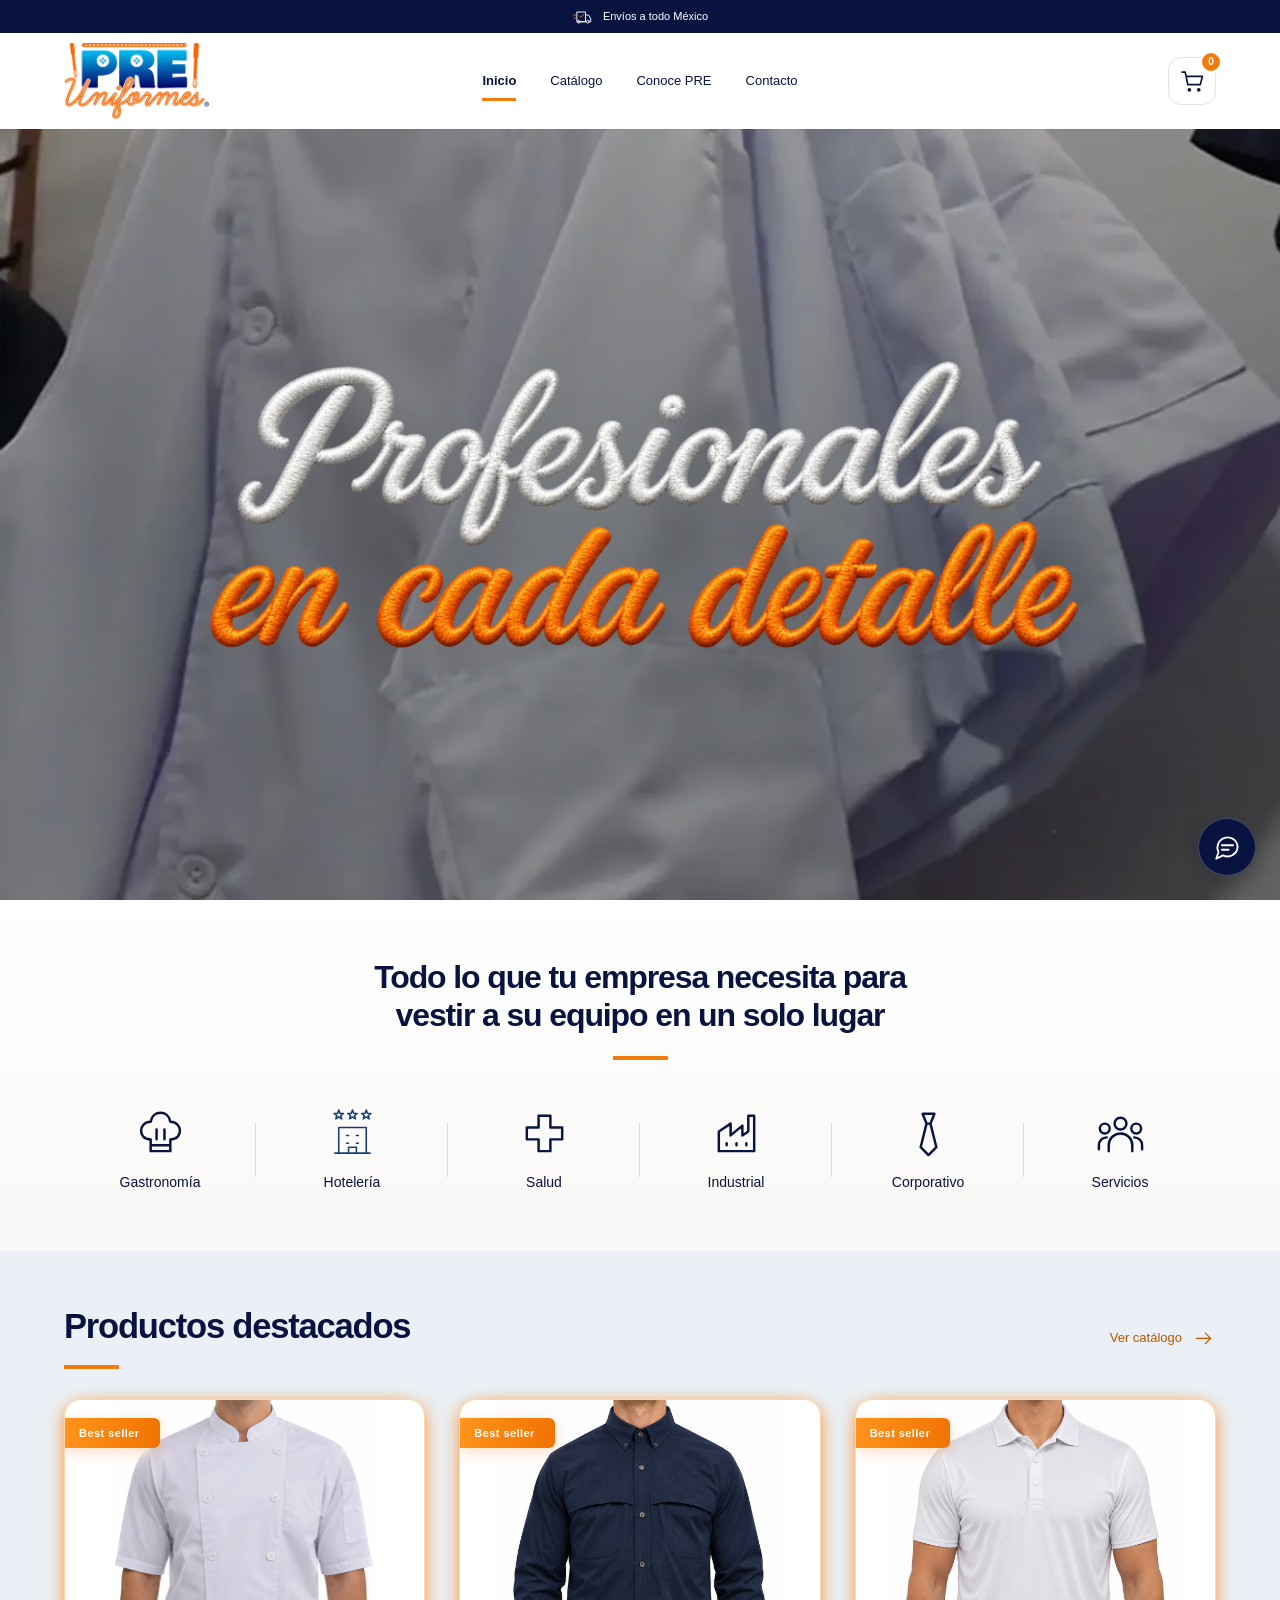
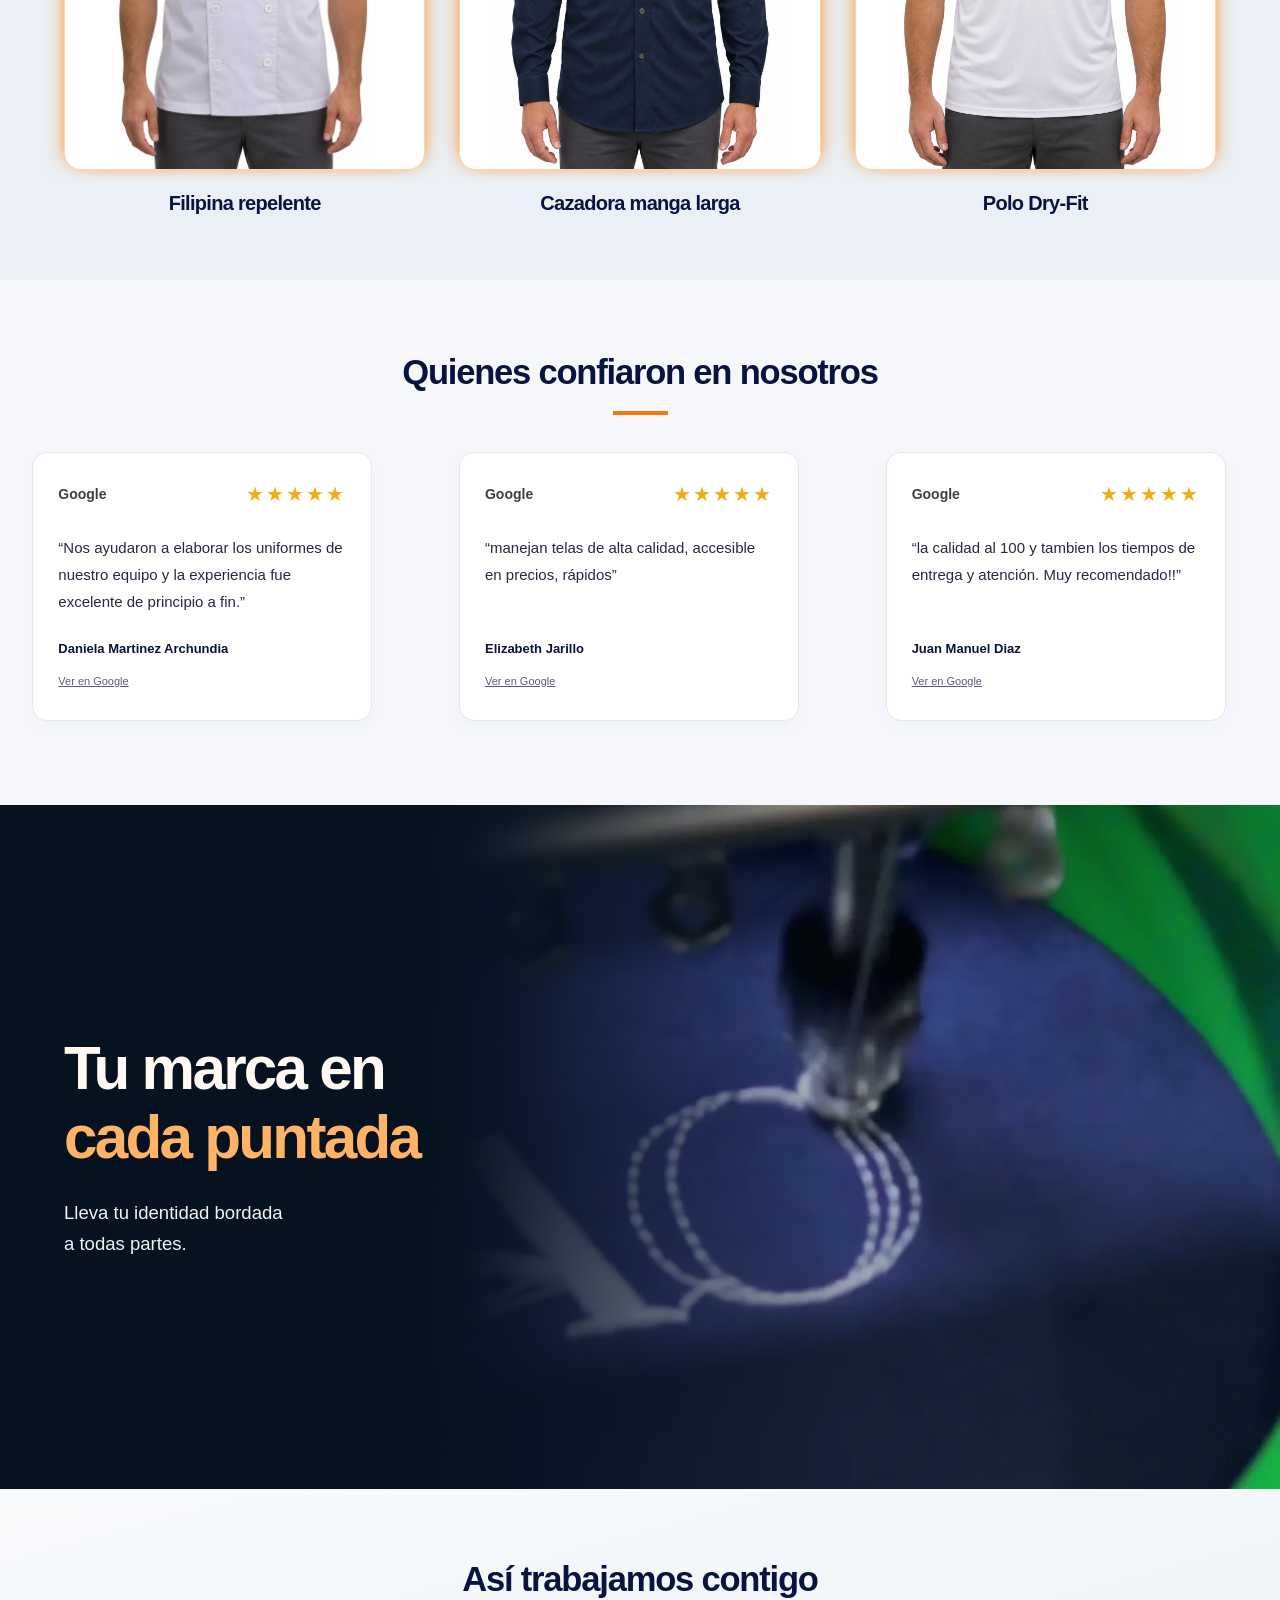
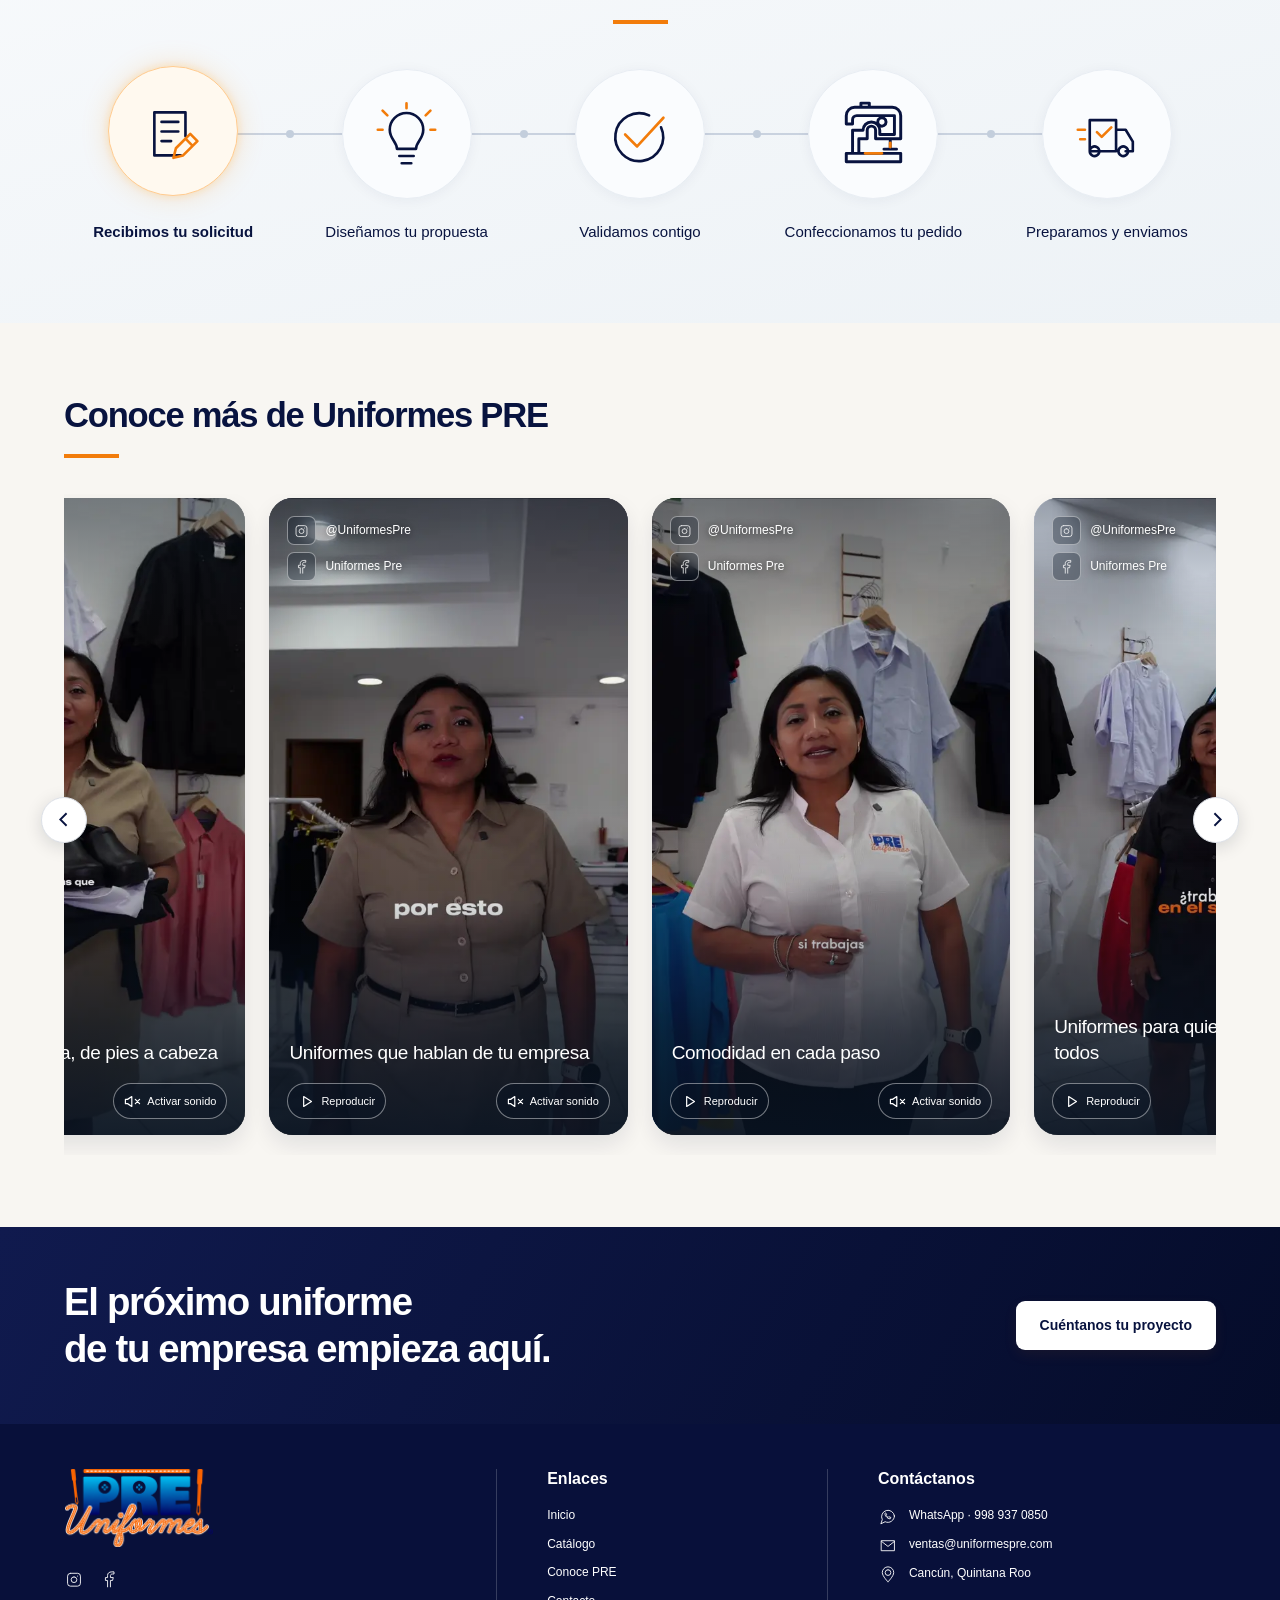
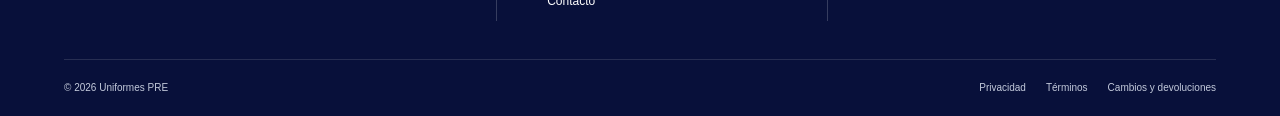
==== commit 361fb5be: "Precio de Flexi 35301: $1,099 Co-Authored-By: Claude Opus 5.5 <noreply@anthropic.com> Claude-Session" ====
--- a/index.html
+++ b/index.html
@@ -1,4 +1,4 @@
-<!doctype html><html lang="es"><head><meta charset="utf-8"><meta http-equiv="Content-Security-Policy" content="default-src 'none'; script-src 'self'; script-src-attr 'none'; style-src 'self' 'unsafe-inline' https://fonts.googleapis.com; img-src 'self'; media-src 'self'; font-src https://fonts.gstatic.com; frame-src https://maps.google.com https://www.google.com; connect-src 'none'; object-src 'none'; base-uri 'none'; form-action 'none'; upgrade-insecure-requests"><meta name="referrer" content="no-referrer"><meta name="viewport" content="width=device-width,initial-scale=1"><meta name="description" content="Uniformes PRE. Uniformes, confección y bordado para tu equipo en Cancún. Envíos a todo México."><meta name="theme-color" content="#081545"><title>Inicio | Uniformes PRE</title><link rel="preconnect" href="https://fonts.googleapis.com"><link rel="preconnect" href="https://fonts.gstatic.com" crossorigin><link href="https://fonts.googleapis.com/css2?family=Poppins:wght@400;500;600;700&display=swap" rel="stylesheet"><link rel="stylesheet" href="styles.css?v=20261117-flexi"><script src="security.js?v=20261117-flexi" defer></script><script src="site-config.js?v=20261117-flexi" defer></script><script src="catalog-data.js?v=20261117-flexi" defer></script><script src="quote-engine.js?v=20261117-flexi" defer></script><script src="quote-cart.js?v=20261117-flexi" defer></script><script src="app.js?v=20261117-flexi" defer></script><script src="support-data.js?v=20261117-flexi" defer></script><script src="support-chat.js?v=20261117-flexi" defer></script></head><body data-view="inicio"><a class="skip-link" href="#main">Ir al contenido</a><div class="announcement"><svg class="icon icon-truck" viewBox="-2 -3 28 28" fill="none" stroke="currentColor" stroke-width="1.25" stroke-linecap="round" stroke-linejoin="round" aria-hidden="true"><path d="M5 5h11v13H5zM16 9h4l3 5v4h-3M9 18h7M9 18a2 2 0 1 0 0 .01M21 18a2 2 0 1 0 0 .01"/><path class="icon-accent" d="M0 9h3m-2 4h2M8 10l2 2 4-4"/></svg><span data-announcement>Envíos a todo México</span></div><header class="site-header"><a class="brand" href="index.html" aria-label="Uniformes PRE, inicio"><img src="assets/brand/pre-logo-transparent.png" alt="Uniformes PRE" width="280" height="147"></a><button class="menu-toggle" aria-expanded="false" aria-controls="site-nav" aria-label="Abrir menú"><span></span><span></span><span></span></button><nav id="site-nav" aria-label="Navegación principal"><a href="index.html" aria-current=page>Inicio</a><a href="catalogo.html" >Catálogo</a><a href="quienes-somos.html" >Conoce PRE</a><a href="contacto.html" >Contacto</a></nav><button type="button" class="header-cart" data-open-cart aria-label="Abrir carrito: 0 prendas" aria-haspopup="dialog"><svg class="icon" viewBox="0 0 24 24" fill="none" stroke="currentColor" stroke-width="1.6" stroke-linecap="round" stroke-linejoin="round" aria-hidden="true"><path d="M2 3h3l2.5 12h12l2-8H6M9 21a1 1 0 1 0 0-2 1 1 0 0 0 0 2m9 0a1 1 0 1 0 0-2 1 1 0 0 0 0 2"/></svg><span data-cart-count>0</span></button></header><main id="main"><section class="hero home-video-hero" aria-labelledby="home-title"><img class="hero-image" src="assets/videos/pre-catalogo-poster.webp" alt="" width="1080" height="1920" fetchpriority="high"><div class="hero-shade"></div><div class="container hero-inner"><div class="hero-copy"><h1 id="home-title"><img class="hero-lettering" src="assets/brand/profesionales-bordado.webp" srcset="assets/brand/profesionales-bordado-mobile.webp 960w, assets/brand/profesionales-bordado.webp 2048w" sizes="(max-width:720px) 92vw, 72vw" alt="Profesionales en cada detalle" width="2048" height="682" fetchpriority="high" decoding="async"></h1></div></div></section>
+<!doctype html><html lang="es"><head><meta charset="utf-8"><meta http-equiv="Content-Security-Policy" content="default-src 'none'; script-src 'self'; script-src-attr 'none'; style-src 'self' 'unsafe-inline' https://fonts.googleapis.com; img-src 'self'; media-src 'self'; font-src https://fonts.gstatic.com; frame-src https://maps.google.com https://www.google.com; connect-src 'none'; object-src 'none'; base-uri 'none'; form-action 'none'; upgrade-insecure-requests"><meta name="referrer" content="no-referrer"><meta name="viewport" content="width=device-width,initial-scale=1"><meta name="description" content="Uniformes PRE. Uniformes, confección y bordado para tu equipo en Cancún. Envíos a todo México."><meta name="theme-color" content="#081545"><title>Inicio | Uniformes PRE</title><link rel="preconnect" href="https://fonts.googleapis.com"><link rel="preconnect" href="https://fonts.gstatic.com" crossorigin><link href="https://fonts.googleapis.com/css2?family=Poppins:wght@400;500;600;700&display=swap" rel="stylesheet"><link rel="stylesheet" href="styles.css?v=20261117-flexi2"><script src="security.js?v=20261117-flexi2" defer></script><script src="site-config.js?v=20261117-flexi2" defer></script><script src="catalog-data.js?v=20261117-flexi2" defer></script><script src="quote-engine.js?v=20261117-flexi2" defer></script><script src="quote-cart.js?v=20261117-flexi2" defer></script><script src="app.js?v=20261117-flexi2" defer></script><script src="support-data.js?v=20261117-flexi2" defer></script><script src="support-chat.js?v=20261117-flexi2" defer></script></head><body data-view="inicio"><a class="skip-link" href="#main">Ir al contenido</a><div class="announcement"><svg class="icon icon-truck" viewBox="-2 -3 28 28" fill="none" stroke="currentColor" stroke-width="1.25" stroke-linecap="round" stroke-linejoin="round" aria-hidden="true"><path d="M5 5h11v13H5zM16 9h4l3 5v4h-3M9 18h7M9 18a2 2 0 1 0 0 .01M21 18a2 2 0 1 0 0 .01"/><path class="icon-accent" d="M0 9h3m-2 4h2M8 10l2 2 4-4"/></svg><span data-announcement>Envíos a todo México</span></div><header class="site-header"><a class="brand" href="index.html" aria-label="Uniformes PRE, inicio"><img src="assets/brand/pre-logo-transparent.png" alt="Uniformes PRE" width="280" height="147"></a><button class="menu-toggle" aria-expanded="false" aria-controls="site-nav" aria-label="Abrir menú"><span></span><span></span><span></span></button><nav id="site-nav" aria-label="Navegación principal"><a href="index.html" aria-current=page>Inicio</a><a href="catalogo.html" >Catálogo</a><a href="quienes-somos.html" >Conoce PRE</a><a href="contacto.html" >Contacto</a></nav><button type="button" class="header-cart" data-open-cart aria-label="Abrir carrito: 0 prendas" aria-haspopup="dialog"><svg class="icon" viewBox="0 0 24 24" fill="none" stroke="currentColor" stroke-width="1.6" stroke-linecap="round" stroke-linejoin="round" aria-hidden="true"><path d="M2 3h3l2.5 12h12l2-8H6M9 21a1 1 0 1 0 0-2 1 1 0 0 0 0 2m9 0a1 1 0 1 0 0-2 1 1 0 0 0 0 2"/></svg><span data-cart-count>0</span></button></header><main id="main"><section class="hero home-video-hero" aria-labelledby="home-title"><img class="hero-image" src="assets/videos/pre-catalogo-poster.webp" alt="" width="1080" height="1920" fetchpriority="high"><div class="hero-shade"></div><div class="container hero-inner"><div class="hero-copy"><h1 id="home-title"><img class="hero-lettering" src="assets/brand/profesionales-bordado.webp" srcset="assets/brand/profesionales-bordado-mobile.webp 960w, assets/brand/profesionales-bordado.webp 2048w" sizes="(max-width:720px) 92vw, 72vw" alt="Profesionales en cada detalle" width="2048" height="682" fetchpriority="high" decoding="async"></h1></div></div></section>
 <section class="section categories"><div class="container"><h2>Todo lo que tu empresa necesita para<br class="desktop-only"> vestir a su equipo en un solo lugar</h2><span class="accent-line"></span><div class="category-grid"><a href="catalogo.html?categoria=restaurante"><svg class="icon icon-chef" viewBox="-2 -3 28 28" fill="none" stroke="currentColor" stroke-width="1.25" stroke-linecap="round" stroke-linejoin="round" aria-hidden="true"><path d="M7 15v6h10v-6M7 18h10M7 15C0 15 1 6 7 6c1-6 9-6 10 0 6 0 7 9 0 9M10 10v5m4-5v5"/></svg><span>Gastronomía</span></a><a href="catalogo.html?categoria=hoteleria"><svg class="icon icon-hotel" viewBox="-2 -3 28 28" fill="none" stroke="currentColor" stroke-width="1.25" stroke-linecap="round" stroke-linejoin="round" aria-hidden="true"><path d="M5 22V9h14v13M3 22h18M9 13h1m4 0h1m-6 4h1m4 0h1m-5 5v-3h4v3 M5 0l.6 1.7 1.8.1-1.4 1.1.5 1.7L5 3.6l-1.5 1 .5-1.7-1.4-1.1 1.8-.1z M12 0l.6 1.7 1.8.1-1.4 1.1.5 1.7-1.5-1-1.5 1 .5-1.7-1.4-1.1 1.8-.1z M19 0l.6 1.7 1.8.1-1.4 1.1.5 1.7-1.5-1-1.5 1 .5-1.7-1.4-1.1 1.8-.1z"/></svg><span>Hotelería</span></a><a href="catalogo.html?categoria=salud"><svg class="icon icon-health" viewBox="-2 -3 28 28" fill="none" stroke="currentColor" stroke-width="1.25" stroke-linecap="round" stroke-linejoin="round" aria-hidden="true"><path d="M9 3h6v6h6v6h-6v6H9v-6H3V9h6z"/></svg><span>Salud</span></a><a href="catalogo.html?categoria=industrial"><svg class="icon icon-industry" viewBox="-2 -3 28 28" fill="none" stroke="currentColor" stroke-width="1.25" stroke-linecap="round" stroke-linejoin="round" aria-hidden="true"><path d="M3 21V11l6-4v6l6-5v5l3-2V3h3v18zM7 17v1m5-1v1m5-1v1"/></svg><span>Industrial</span></a><a href="catalogo.html?categoria=corporativo"><svg class="icon icon-tie" viewBox="-2 -3 28 28" fill="none" stroke="currentColor" stroke-width="1.25" stroke-linecap="round" stroke-linejoin="round" aria-hidden="true"><path d="m9 2 6 0-2 5 3 12-4 4-4-4 3-12zM11 7h2"/></svg><span>Corporativo</span></a><a href="catalogo.html?categoria=servicios"><svg class="icon icon-people" viewBox="-2 -3 28 28" fill="none" stroke="currentColor" stroke-width="1.25" stroke-linecap="round" stroke-linejoin="round" aria-hidden="true"><path d="M12 10a3 3 0 1 0 0-6 3 3 0 0 0 0 6M6 21v-3a6 6 0 0 1 12 0v3M4 12a2.5 2.5 0 1 0 0-5 2.5 2.5 0 0 0 0 5M1 20v-2a4 4 0 0 1 4-4m15-2a2.5 2.5 0 1 0 0-5 2.5 2.5 0 0 0 0 5m-1 2a4 4 0 0 1 4 4v2"/></svg><span>Servicios</span></a></div></div></section>
 <section class="section featured-section"><div class="container"><div class="section-heading"><div><h2>Productos destacados</h2><span class="accent-line"></span></div><a class="inline-link" href="catalogo.html">Ver catálogo <svg class="icon icon-arrow" viewBox="-2 -3 28 28" fill="none" stroke="currentColor" stroke-width="1.25" stroke-linecap="round" stroke-linejoin="round" aria-hidden="true"><path d="M4 12h16m-6-6 6 6-6 6"/></svg></a></div><div class="featured-grid"><a class="featured-card" href="catalogo.html?producto=FI001MC-G"><div class="featured-visual"><span class="bestseller">Best seller</span><img src="assets/products/catalog-20261108/filipina-repelente-corta-blanco-frente.webp" alt="Filipina repelente" loading="lazy"></div><h3>Filipina repelente</h3></a><a class="featured-card" href="catalogo.html?producto=CZ001ML"><div class="featured-visual"><span class="bestseller">Best seller</span><img src="assets/products/catalog-20261108/cazadora-larga-azul-marino-frente.webp" alt="Cazadora manga larga" loading="lazy"></div><h3>Cazadora manga larga</h3></a><a class="featured-card" href="catalogo.html?producto=PL001"><div class="featured-visual"><span class="bestseller">Best seller</span><img src="assets/products/catalog-20261108/polo-blanco-frente.webp" alt="Polo Dry-Fit" loading="lazy"></div><h3>Polo Dry-Fit</h3></a></div></div></section>
 <section class="section reviews-section" aria-labelledby="reviews-title"><div class="container"><h2 id="reviews-title">Quienes confiaron en nosotros</h2><span class="accent-line"></span></div><div class="review-window"><div class="review-track"><div class="review-group"><article class="review-card"><div class="review-top"><span class="review-google">Google</span><span class="review-stars" aria-label="5 de 5 estrellas">★★★★★</span></div><blockquote>“Nos ayudaron a elaborar los uniformes de nuestro equipo y la experiencia fue excelente de principio a fin.”</blockquote><div class="review-bottom"><strong>Daniela Martinez Archundia</strong><a href="https://www.google.com/maps/place/Uniformes+Pre/@21.1634717,-86.85381,17z/data=!4m10!1m2!2m1!1sUniformes+PRE+Mega+Soriana+Lopez+Portillo+Cancun!3m6!1s0x8f4c2b64988263ff:0x5cca5e52f46e124d!8m2!3d21.1634717!4d-86.8493039![base64]!16s%2Fg%2F11h_vy2zzv?entry=ttu" target="_blank" rel="noopener noreferrer" >Ver en Google</a></div></article><article class="review-card"><div class="review-top"><span class="review-google">Google</span><span class="review-stars" aria-label="5 de 5 estrellas">★★★★★</span></div><blockquote>“manejan telas de alta calidad, accesible en precios, rápidos”</blockquote><div class="review-bottom"><strong>Elizabeth Jarillo</strong><a href="https://www.google.com/maps/place/Uniformes+Pre/@21.1634717,-86.85381,17z/data=!4m10!1m2!2m1!1sUniformes+PRE+Mega+Soriana+Lopez+Portillo+Cancun!3m6!1s0x8f4c2b64988263ff:0x5cca5e52f46e124d!8m2!3d21.1634717!4d-86.8493039![base64]!16s%2Fg%2F11h_vy2zzv?entry=ttu" target="_blank" rel="noopener noreferrer" >Ver en Google</a></div></article><article class="review-card"><div class="review-top"><span class="review-google">Google</span><span class="review-stars" aria-label="5 de 5 estrellas">★★★★★</span></div><blockquote>“la calidad al 100 y tambien los tiempos de entrega y atención. Muy recomendado!!”</blockquote><div class="review-bottom"><strong>Juan Manuel Diaz</strong><a href="https://www.google.com/maps/place/Uniformes+Pre/@21.1634717,-86.85381,17z/data=!4m10!1m2!2m1!1sUniformes+PRE+Mega+Soriana+Lopez+Portillo+Cancun!3m6!1s0x8f4c2b64988263ff:0x5cca5e52f46e124d!8m2!3d21.1634717!4d-86.8493039![base64]!16s%2Fg%2F11h_vy2zzv?entry=ttu" target="_blank" rel="noopener noreferrer" >Ver en Google</a></div></article></div><div class="review-group" aria-hidden="true" inert><article class="review-card"><div class="review-top"><span class="review-google">Google</span><span class="review-stars" aria-label="5 de 5 estrellas">★★★★★</span></div><blockquote>“Nos ayudaron a elaborar los uniformes de nuestro equipo y la experiencia fue excelente de principio a fin.”</blockquote><div class="review-bottom"><strong>Daniela Martinez Archundia</strong><a href="https://www.google.com/maps/place/Uniformes+Pre/@21.1634717,-86.85381,17z/data=!4m10!1m2!2m1!1sUniformes+PRE+Mega+Soriana+Lopez+Portillo+Cancun!3m6!1s0x8f4c2b64988263ff:0x5cca5e52f46e124d!8m2!3d21.1634717!4d-86.8493039![base64]!16s%2Fg%2F11h_vy2zzv?entry=ttu" target="_blank" rel="noopener noreferrer" tabindex="-1">Ver en Google</a></div></article><article class="review-card"><div class="review-top"><span class="review-google">Google</span><span class="review-stars" aria-label="5 de 5 estrellas">★★★★★</span></div><blockquote>“manejan telas de alta calidad, accesible en precios, rápidos”</blockquote><div class="review-bottom"><strong>Elizabeth Jarillo</strong><a href="https://www.google.com/maps/place/Uniformes+Pre/@21.1634717,-86.85381,17z/data=!4m10!1m2!2m1!1sUniformes+PRE+Mega+Soriana+Lopez+Portillo+Cancun!3m6!1s0x8f4c2b64988263ff:0x5cca5e52f46e124d!8m2!3d21.1634717!4d-86.8493039![base64]!16s%2Fg%2F11h_vy2zzv?entry=ttu" target="_blank" rel="noopener noreferrer" tabindex="-1">Ver en Google</a></div></article><article class="review-card"><div class="review-top"><span class="review-google">Google</span><span class="review-stars" aria-label="5 de 5 estrellas">★★★★★</span></div><blockquote>“la calidad al 100 y tambien los tiempos de entrega y atención. Muy recomendado!!”</blockquote><div class="review-bottom"><strong>Juan Manuel Diaz</strong><a href="https://www.google.com/maps/place/Uniformes+Pre/@21.1634717,-86.85381,17z/data=!4m10!1m2!2m1!1sUniformes+PRE+Mega+Soriana+Lopez+Portillo+Cancun!3m6!1s0x8f4c2b64988263ff:0x5cca5e52f46e124d!8m2!3d21.1634717!4d-86.8493039![base64]!16s%2Fg%2F11h_vy2zzv?entry=ttu" target="_blank" rel="noopener noreferrer" tabindex="-1">Ver en Google</a></div></article></div></div></div></section>
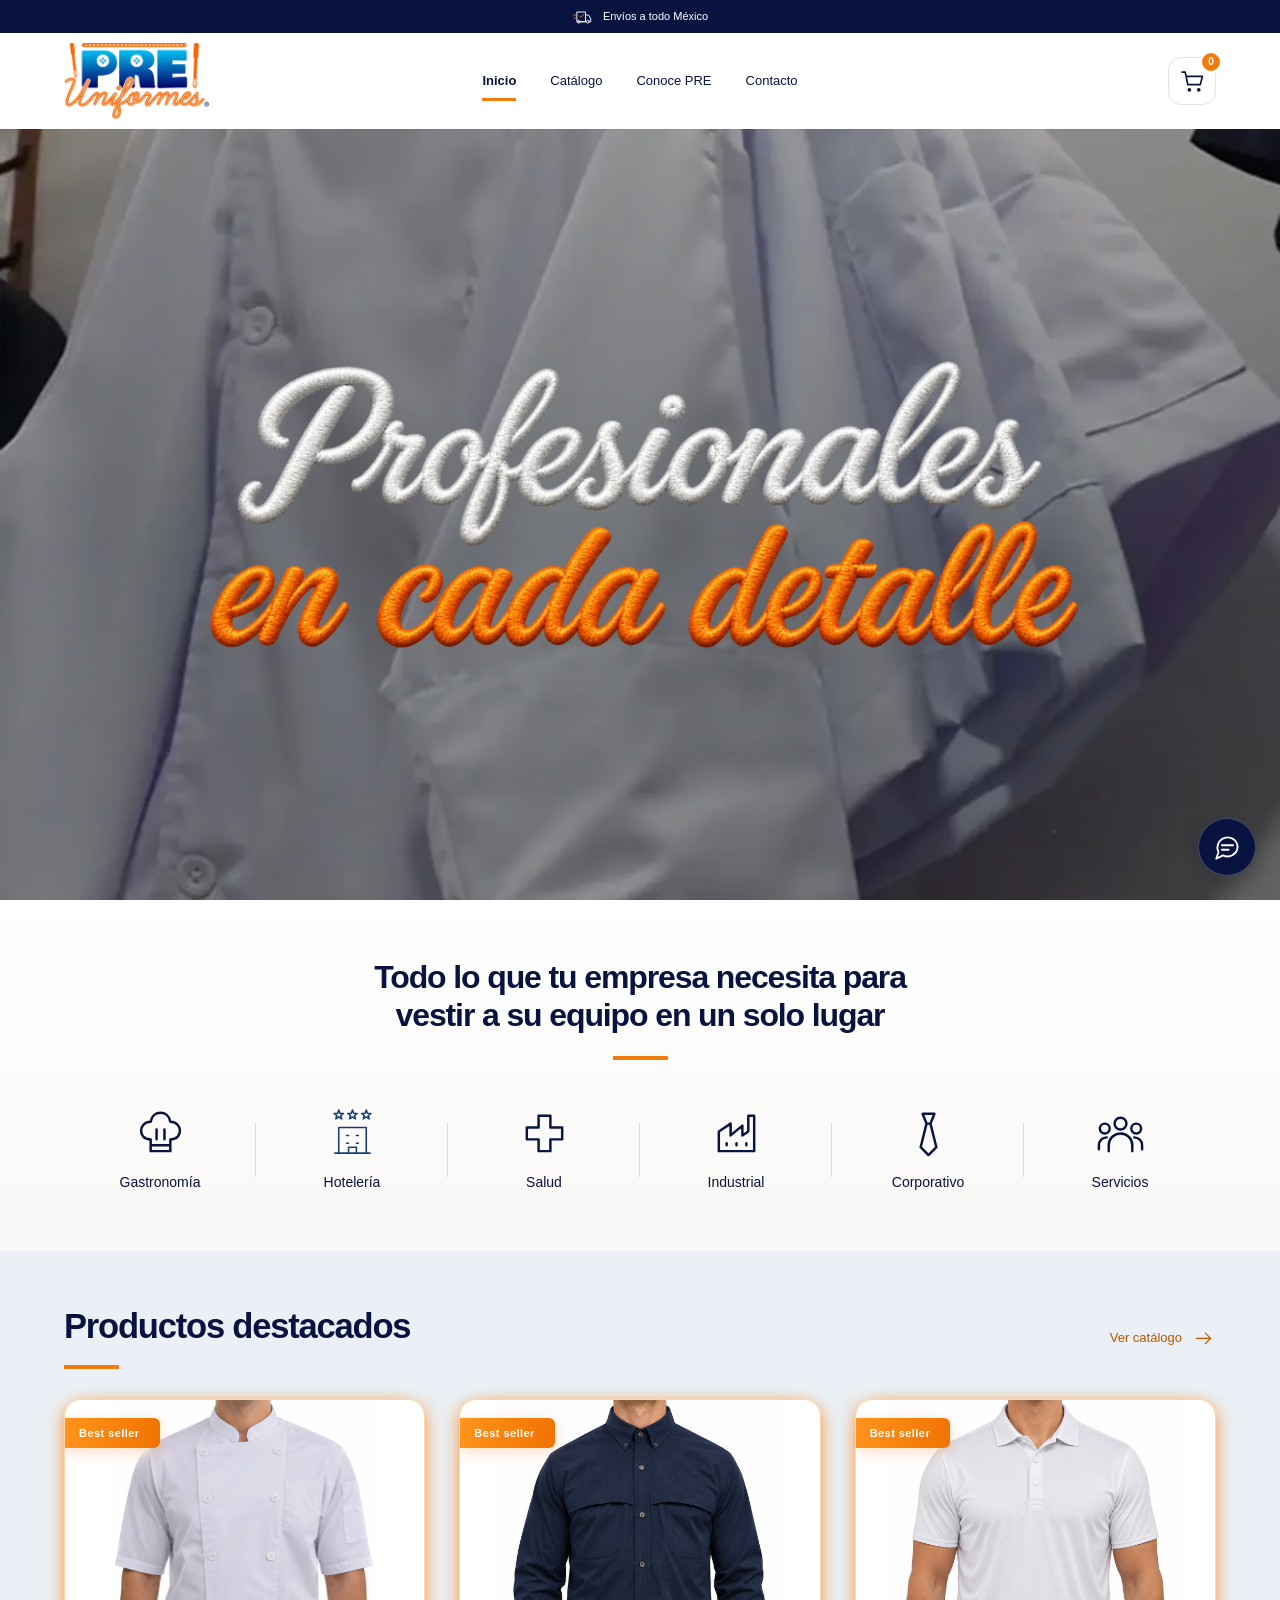
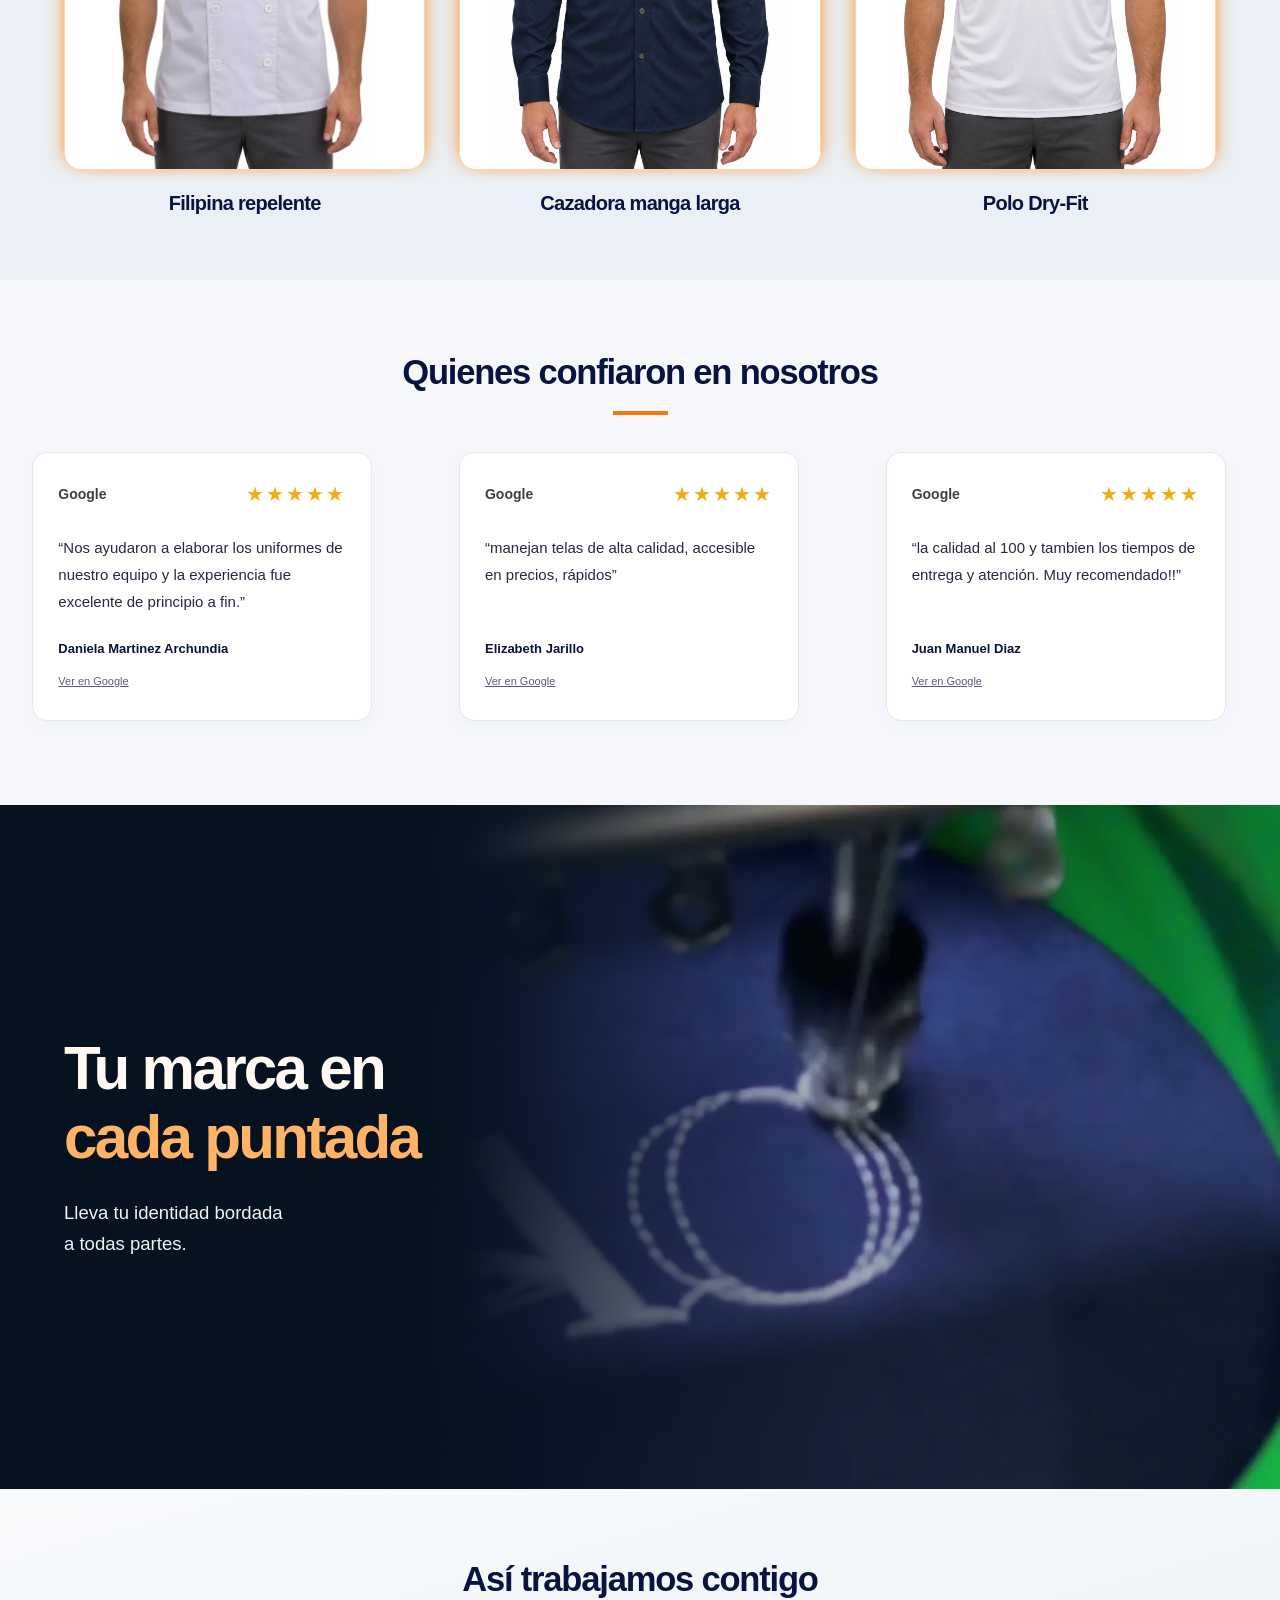
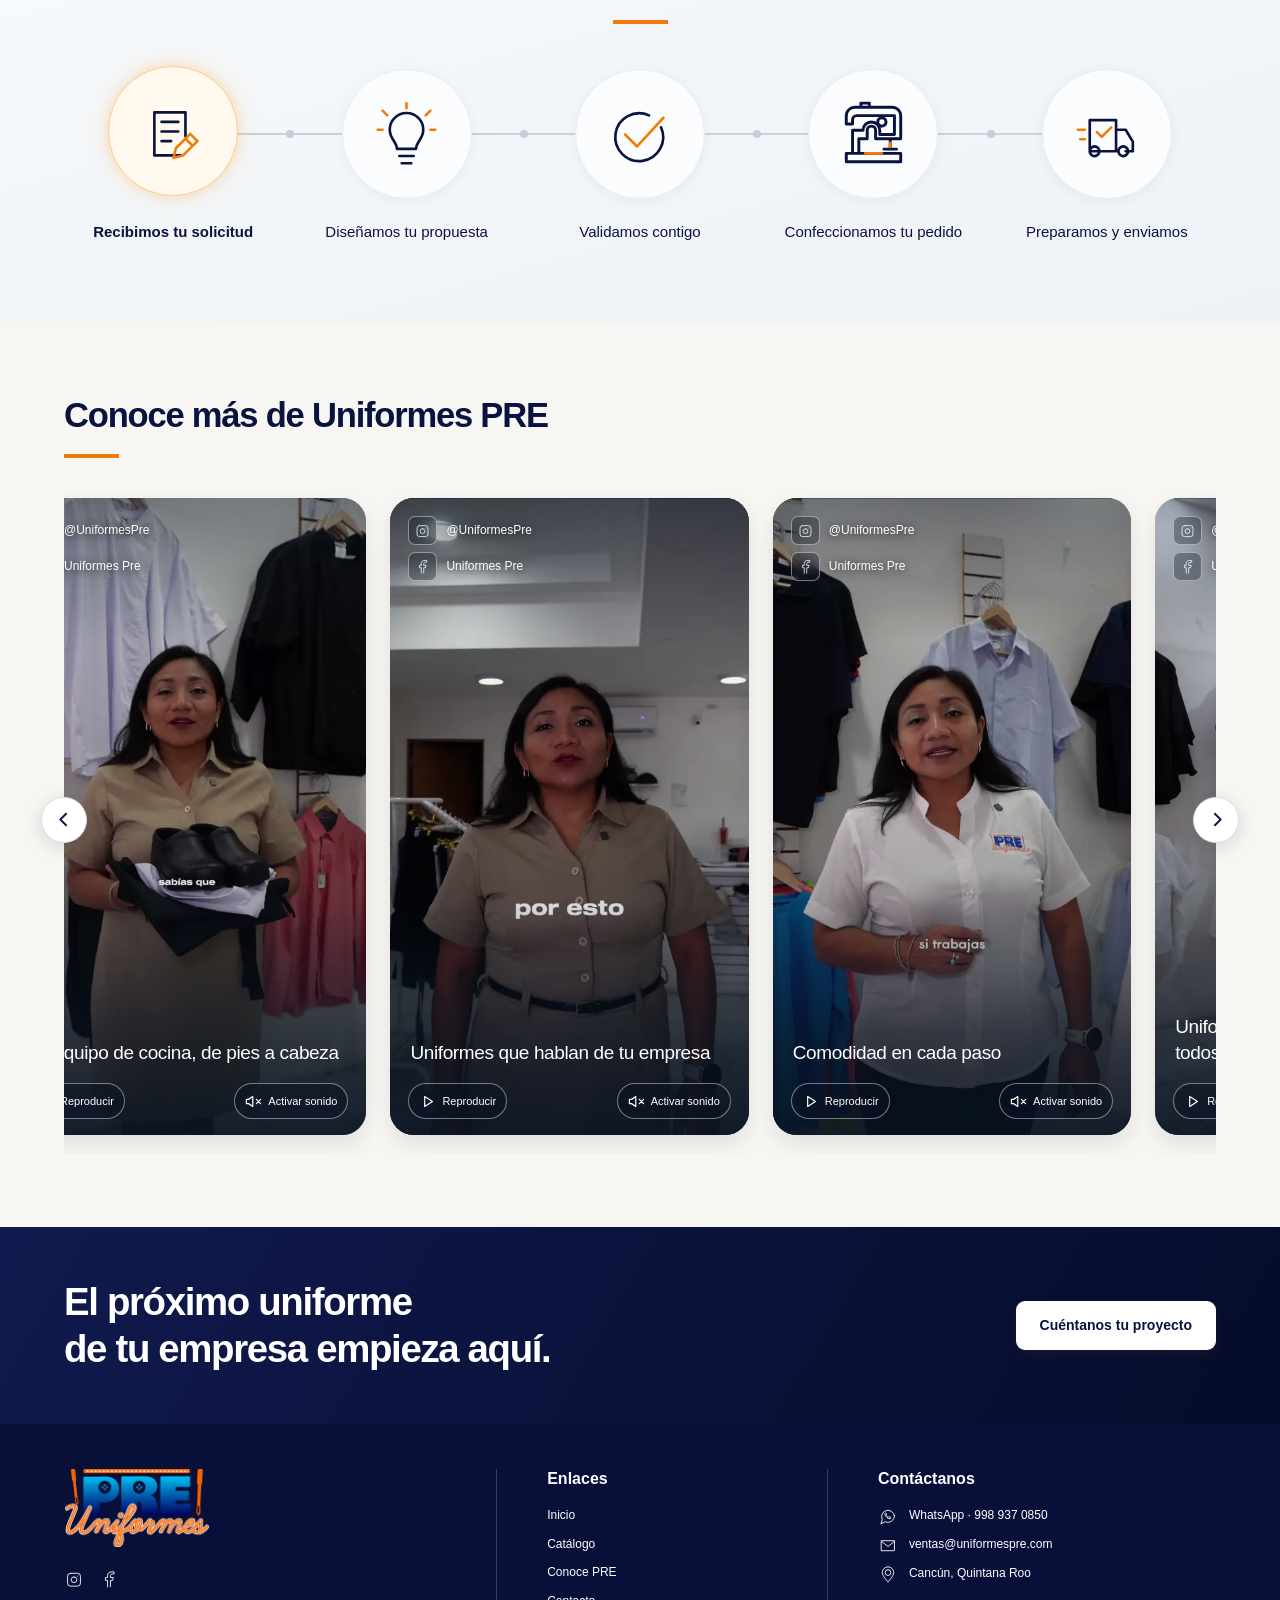
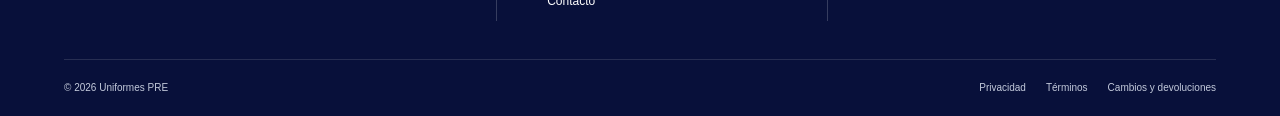
==== commit 856cefb8: "Carrito: piezas en lugar de prendas Co-Authored-By: Claude Opus 5.5 <noreply@anthropic.com> Claude-S" ====
--- a/index.html
+++ b/index.html
@@ -1,4 +1,4 @@
-<!doctype html><html lang="es"><head><meta charset="utf-8"><meta http-equiv="Content-Security-Policy" content="default-src 'none'; script-src 'self'; script-src-attr 'none'; style-src 'self' 'unsafe-inline' https://fonts.googleapis.com; img-src 'self'; media-src 'self'; font-src https://fonts.gstatic.com; frame-src https://maps.google.com https://www.google.com; connect-src 'none'; object-src 'none'; base-uri 'none'; form-action 'none'; upgrade-insecure-requests"><meta name="referrer" content="no-referrer"><meta name="viewport" content="width=device-width,initial-scale=1"><meta name="description" content="Uniformes PRE. Uniformes, confección y bordado para tu equipo en Cancún. Envíos a todo México."><meta name="theme-color" content="#081545"><title>Inicio | Uniformes PRE</title><link rel="preconnect" href="https://fonts.googleapis.com"><link rel="preconnect" href="https://fonts.gstatic.com" crossorigin><link href="https://fonts.googleapis.com/css2?family=Poppins:wght@400;500;600;700&display=swap" rel="stylesheet"><link rel="stylesheet" href="styles.css?v=20261117-flexi2"><script src="security.js?v=20261117-flexi2" defer></script><script src="site-config.js?v=20261117-flexi2" defer></script><script src="catalog-data.js?v=20261117-flexi2" defer></script><script src="quote-engine.js?v=20261117-flexi2" defer></script><script src="quote-cart.js?v=20261117-flexi2" defer></script><script src="app.js?v=20261117-flexi2" defer></script><script src="support-data.js?v=20261117-flexi2" defer></script><script src="support-chat.js?v=20261117-flexi2" defer></script></head><body data-view="inicio"><a class="skip-link" href="#main">Ir al contenido</a><div class="announcement"><svg class="icon icon-truck" viewBox="-2 -3 28 28" fill="none" stroke="currentColor" stroke-width="1.25" stroke-linecap="round" stroke-linejoin="round" aria-hidden="true"><path d="M5 5h11v13H5zM16 9h4l3 5v4h-3M9 18h7M9 18a2 2 0 1 0 0 .01M21 18a2 2 0 1 0 0 .01"/><path class="icon-accent" d="M0 9h3m-2 4h2M8 10l2 2 4-4"/></svg><span data-announcement>Envíos a todo México</span></div><header class="site-header"><a class="brand" href="index.html" aria-label="Uniformes PRE, inicio"><img src="assets/brand/pre-logo-transparent.png" alt="Uniformes PRE" width="280" height="147"></a><button class="menu-toggle" aria-expanded="false" aria-controls="site-nav" aria-label="Abrir menú"><span></span><span></span><span></span></button><nav id="site-nav" aria-label="Navegación principal"><a href="index.html" aria-current=page>Inicio</a><a href="catalogo.html" >Catálogo</a><a href="quienes-somos.html" >Conoce PRE</a><a href="contacto.html" >Contacto</a></nav><button type="button" class="header-cart" data-open-cart aria-label="Abrir carrito: 0 prendas" aria-haspopup="dialog"><svg class="icon" viewBox="0 0 24 24" fill="none" stroke="currentColor" stroke-width="1.6" stroke-linecap="round" stroke-linejoin="round" aria-hidden="true"><path d="M2 3h3l2.5 12h12l2-8H6M9 21a1 1 0 1 0 0-2 1 1 0 0 0 0 2m9 0a1 1 0 1 0 0-2 1 1 0 0 0 0 2"/></svg><span data-cart-count>0</span></button></header><main id="main"><section class="hero home-video-hero" aria-labelledby="home-title"><img class="hero-image" src="assets/videos/pre-catalogo-poster.webp" alt="" width="1080" height="1920" fetchpriority="high"><div class="hero-shade"></div><div class="container hero-inner"><div class="hero-copy"><h1 id="home-title"><img class="hero-lettering" src="assets/brand/profesionales-bordado.webp" srcset="assets/brand/profesionales-bordado-mobile.webp 960w, assets/brand/profesionales-bordado.webp 2048w" sizes="(max-width:720px) 92vw, 72vw" alt="Profesionales en cada detalle" width="2048" height="682" fetchpriority="high" decoding="async"></h1></div></div></section>
+<!doctype html><html lang="es"><head><meta charset="utf-8"><meta http-equiv="Content-Security-Policy" content="default-src 'none'; script-src 'self'; script-src-attr 'none'; style-src 'self' 'unsafe-inline' https://fonts.googleapis.com; img-src 'self'; media-src 'self'; font-src https://fonts.gstatic.com; frame-src https://maps.google.com https://www.google.com; connect-src 'none'; object-src 'none'; base-uri 'none'; form-action 'none'; upgrade-insecure-requests"><meta name="referrer" content="no-referrer"><meta name="viewport" content="width=device-width,initial-scale=1"><meta name="description" content="Uniformes PRE. Uniformes, confección y bordado para tu equipo en Cancún. Envíos a todo México."><meta name="theme-color" content="#081545"><title>Inicio | Uniformes PRE</title><link rel="preconnect" href="https://fonts.googleapis.com"><link rel="preconnect" href="https://fonts.gstatic.com" crossorigin><link href="https://fonts.googleapis.com/css2?family=Poppins:wght@400;500;600;700&display=swap" rel="stylesheet"><link rel="stylesheet" href="styles.css?v=20261117-piezas"><script src="security.js?v=20261117-piezas" defer></script><script src="site-config.js?v=20261117-piezas" defer></script><script src="catalog-data.js?v=20261117-piezas" defer></script><script src="quote-engine.js?v=20261117-piezas" defer></script><script src="quote-cart.js?v=20261117-piezas" defer></script><script src="app.js?v=20261117-piezas" defer></script><script src="support-data.js?v=20261117-piezas" defer></script><script src="support-chat.js?v=20261117-piezas" defer></script></head><body data-view="inicio"><a class="skip-link" href="#main">Ir al contenido</a><div class="announcement"><svg class="icon icon-truck" viewBox="-2 -3 28 28" fill="none" stroke="currentColor" stroke-width="1.25" stroke-linecap="round" stroke-linejoin="round" aria-hidden="true"><path d="M5 5h11v13H5zM16 9h4l3 5v4h-3M9 18h7M9 18a2 2 0 1 0 0 .01M21 18a2 2 0 1 0 0 .01"/><path class="icon-accent" d="M0 9h3m-2 4h2M8 10l2 2 4-4"/></svg><span data-announcement>Envíos a todo México</span></div><header class="site-header"><a class="brand" href="index.html" aria-label="Uniformes PRE, inicio"><img src="assets/brand/pre-logo-transparent.png" alt="Uniformes PRE" width="280" height="147"></a><button class="menu-toggle" aria-expanded="false" aria-controls="site-nav" aria-label="Abrir menú"><span></span><span></span><span></span></button><nav id="site-nav" aria-label="Navegación principal"><a href="index.html" aria-current=page>Inicio</a><a href="catalogo.html" >Catálogo</a><a href="quienes-somos.html" >Conoce PRE</a><a href="contacto.html" >Contacto</a></nav><button type="button" class="header-cart" data-open-cart aria-label="Abrir carrito: 0 piezas" aria-haspopup="dialog"><svg class="icon" viewBox="0 0 24 24" fill="none" stroke="currentColor" stroke-width="1.6" stroke-linecap="round" stroke-linejoin="round" aria-hidden="true"><path d="M2 3h3l2.5 12h12l2-8H6M9 21a1 1 0 1 0 0-2 1 1 0 0 0 0 2m9 0a1 1 0 1 0 0-2 1 1 0 0 0 0 2"/></svg><span data-cart-count>0</span></button></header><main id="main"><section class="hero home-video-hero" aria-labelledby="home-title"><img class="hero-image" src="assets/videos/pre-catalogo-poster.webp" alt="" width="1080" height="1920" fetchpriority="high"><div class="hero-shade"></div><div class="container hero-inner"><div class="hero-copy"><h1 id="home-title"><img class="hero-lettering" src="assets/brand/profesionales-bordado.webp" srcset="assets/brand/profesionales-bordado-mobile.webp 960w, assets/brand/profesionales-bordado.webp 2048w" sizes="(max-width:720px) 92vw, 72vw" alt="Profesionales en cada detalle" width="2048" height="682" fetchpriority="high" decoding="async"></h1></div></div></section>
 <section class="section categories"><div class="container"><h2>Todo lo que tu empresa necesita para<br class="desktop-only"> vestir a su equipo en un solo lugar</h2><span class="accent-line"></span><div class="category-grid"><a href="catalogo.html?categoria=restaurante"><svg class="icon icon-chef" viewBox="-2 -3 28 28" fill="none" stroke="currentColor" stroke-width="1.25" stroke-linecap="round" stroke-linejoin="round" aria-hidden="true"><path d="M7 15v6h10v-6M7 18h10M7 15C0 15 1 6 7 6c1-6 9-6 10 0 6 0 7 9 0 9M10 10v5m4-5v5"/></svg><span>Gastronomía</span></a><a href="catalogo.html?categoria=hoteleria"><svg class="icon icon-hotel" viewBox="-2 -3 28 28" fill="none" stroke="currentColor" stroke-width="1.25" stroke-linecap="round" stroke-linejoin="round" aria-hidden="true"><path d="M5 22V9h14v13M3 22h18M9 13h1m4 0h1m-6 4h1m4 0h1m-5 5v-3h4v3 M5 0l.6 1.7 1.8.1-1.4 1.1.5 1.7L5 3.6l-1.5 1 .5-1.7-1.4-1.1 1.8-.1z M12 0l.6 1.7 1.8.1-1.4 1.1.5 1.7-1.5-1-1.5 1 .5-1.7-1.4-1.1 1.8-.1z M19 0l.6 1.7 1.8.1-1.4 1.1.5 1.7-1.5-1-1.5 1 .5-1.7-1.4-1.1 1.8-.1z"/></svg><span>Hotelería</span></a><a href="catalogo.html?categoria=salud"><svg class="icon icon-health" viewBox="-2 -3 28 28" fill="none" stroke="currentColor" stroke-width="1.25" stroke-linecap="round" stroke-linejoin="round" aria-hidden="true"><path d="M9 3h6v6h6v6h-6v6H9v-6H3V9h6z"/></svg><span>Salud</span></a><a href="catalogo.html?categoria=industrial"><svg class="icon icon-industry" viewBox="-2 -3 28 28" fill="none" stroke="currentColor" stroke-width="1.25" stroke-linecap="round" stroke-linejoin="round" aria-hidden="true"><path d="M3 21V11l6-4v6l6-5v5l3-2V3h3v18zM7 17v1m5-1v1m5-1v1"/></svg><span>Industrial</span></a><a href="catalogo.html?categoria=corporativo"><svg class="icon icon-tie" viewBox="-2 -3 28 28" fill="none" stroke="currentColor" stroke-width="1.25" stroke-linecap="round" stroke-linejoin="round" aria-hidden="true"><path d="m9 2 6 0-2 5 3 12-4 4-4-4 3-12zM11 7h2"/></svg><span>Corporativo</span></a><a href="catalogo.html?categoria=servicios"><svg class="icon icon-people" viewBox="-2 -3 28 28" fill="none" stroke="currentColor" stroke-width="1.25" stroke-linecap="round" stroke-linejoin="round" aria-hidden="true"><path d="M12 10a3 3 0 1 0 0-6 3 3 0 0 0 0 6M6 21v-3a6 6 0 0 1 12 0v3M4 12a2.5 2.5 0 1 0 0-5 2.5 2.5 0 0 0 0 5M1 20v-2a4 4 0 0 1 4-4m15-2a2.5 2.5 0 1 0 0-5 2.5 2.5 0 0 0 0 5m-1 2a4 4 0 0 1 4 4v2"/></svg><span>Servicios</span></a></div></div></section>
 <section class="section featured-section"><div class="container"><div class="section-heading"><div><h2>Productos destacados</h2><span class="accent-line"></span></div><a class="inline-link" href="catalogo.html">Ver catálogo <svg class="icon icon-arrow" viewBox="-2 -3 28 28" fill="none" stroke="currentColor" stroke-width="1.25" stroke-linecap="round" stroke-linejoin="round" aria-hidden="true"><path d="M4 12h16m-6-6 6 6-6 6"/></svg></a></div><div class="featured-grid"><a class="featured-card" href="catalogo.html?producto=FI001MC-G"><div class="featured-visual"><span class="bestseller">Best seller</span><img src="assets/products/catalog-20261108/filipina-repelente-corta-blanco-frente.webp" alt="Filipina repelente" loading="lazy"></div><h3>Filipina repelente</h3></a><a class="featured-card" href="catalogo.html?producto=CZ001ML"><div class="featured-visual"><span class="bestseller">Best seller</span><img src="assets/products/catalog-20261108/cazadora-larga-azul-marino-frente.webp" alt="Cazadora manga larga" loading="lazy"></div><h3>Cazadora manga larga</h3></a><a class="featured-card" href="catalogo.html?producto=PL001"><div class="featured-visual"><span class="bestseller">Best seller</span><img src="assets/products/catalog-20261108/polo-blanco-frente.webp" alt="Polo Dry-Fit" loading="lazy"></div><h3>Polo Dry-Fit</h3></a></div></div></section>
 <section class="section reviews-section" aria-labelledby="reviews-title"><div class="container"><h2 id="reviews-title">Quienes confiaron en nosotros</h2><span class="accent-line"></span></div><div class="review-window"><div class="review-track"><div class="review-group"><article class="review-card"><div class="review-top"><span class="review-google">Google</span><span class="review-stars" aria-label="5 de 5 estrellas">★★★★★</span></div><blockquote>“Nos ayudaron a elaborar los uniformes de nuestro equipo y la experiencia fue excelente de principio a fin.”</blockquote><div class="review-bottom"><strong>Daniela Martinez Archundia</strong><a href="https://www.google.com/maps/place/Uniformes+Pre/@21.1634717,-86.85381,17z/data=!4m10!1m2!2m1!1sUniformes+PRE+Mega+Soriana+Lopez+Portillo+Cancun!3m6!1s0x8f4c2b64988263ff:0x5cca5e52f46e124d!8m2!3d21.1634717!4d-86.8493039![base64]!16s%2Fg%2F11h_vy2zzv?entry=ttu" target="_blank" rel="noopener noreferrer" >Ver en Google</a></div></article><article class="review-card"><div class="review-top"><span class="review-google">Google</span><span class="review-stars" aria-label="5 de 5 estrellas">★★★★★</span></div><blockquote>“manejan telas de alta calidad, accesible en precios, rápidos”</blockquote><div class="review-bottom"><strong>Elizabeth Jarillo</strong><a href="https://www.google.com/maps/place/Uniformes+Pre/@21.1634717,-86.85381,17z/data=!4m10!1m2!2m1!1sUniformes+PRE+Mega+Soriana+Lopez+Portillo+Cancun!3m6!1s0x8f4c2b64988263ff:0x5cca5e52f46e124d!8m2!3d21.1634717!4d-86.8493039![base64]!16s%2Fg%2F11h_vy2zzv?entry=ttu" target="_blank" rel="noopener noreferrer" >Ver en Google</a></div></article><article class="review-card"><div class="review-top"><span class="review-google">Google</span><span class="review-stars" aria-label="5 de 5 estrellas">★★★★★</span></div><blockquote>“la calidad al 100 y tambien los tiempos de entrega y atención. Muy recomendado!!”</blockquote><div class="review-bottom"><strong>Juan Manuel Diaz</strong><a href="https://www.google.com/maps/place/Uniformes+Pre/@21.1634717,-86.85381,17z/data=!4m10!1m2!2m1!1sUniformes+PRE+Mega+Soriana+Lopez+Portillo+Cancun!3m6!1s0x8f4c2b64988263ff:0x5cca5e52f46e124d!8m2!3d21.1634717!4d-86.8493039![base64]!16s%2Fg%2F11h_vy2zzv?entry=ttu" target="_blank" rel="noopener noreferrer" >Ver en Google</a></div></article></div><div class="review-group" aria-hidden="true" inert><article class="review-card"><div class="review-top"><span class="review-google">Google</span><span class="review-stars" aria-label="5 de 5 estrellas">★★★★★</span></div><blockquote>“Nos ayudaron a elaborar los uniformes de nuestro equipo y la experiencia fue excelente de principio a fin.”</blockquote><div class="review-bottom"><strong>Daniela Martinez Archundia</strong><a href="https://www.google.com/maps/place/Uniformes+Pre/@21.1634717,-86.85381,17z/data=!4m10!1m2!2m1!1sUniformes+PRE+Mega+Soriana+Lopez+Portillo+Cancun!3m6!1s0x8f4c2b64988263ff:0x5cca5e52f46e124d!8m2!3d21.1634717!4d-86.8493039![base64]!16s%2Fg%2F11h_vy2zzv?entry=ttu" target="_blank" rel="noopener noreferrer" tabindex="-1">Ver en Google</a></div></article><article class="review-card"><div class="review-top"><span class="review-google">Google</span><span class="review-stars" aria-label="5 de 5 estrellas">★★★★★</span></div><blockquote>“manejan telas de alta calidad, accesible en precios, rápidos”</blockquote><div class="review-bottom"><strong>Elizabeth Jarillo</strong><a href="https://www.google.com/maps/place/Uniformes+Pre/@21.1634717,-86.85381,17z/data=!4m10!1m2!2m1!1sUniformes+PRE+Mega+Soriana+Lopez+Portillo+Cancun!3m6!1s0x8f4c2b64988263ff:0x5cca5e52f46e124d!8m2!3d21.1634717!4d-86.8493039![base64]!16s%2Fg%2F11h_vy2zzv?entry=ttu" target="_blank" rel="noopener noreferrer" tabindex="-1">Ver en Google</a></div></article><article class="review-card"><div class="review-top"><span class="review-google">Google</span><span class="review-stars" aria-label="5 de 5 estrellas">★★★★★</span></div><blockquote>“la calidad al 100 y tambien los tiempos de entrega y atención. Muy recomendado!!”</blockquote><div class="review-bottom"><strong>Juan Manuel Diaz</strong><a href="https://www.google.com/maps/place/Uniformes+Pre/@21.1634717,-86.85381,17z/data=!4m10!1m2!2m1!1sUniformes+PRE+Mega+Soriana+Lopez+Portillo+Cancun!3m6!1s0x8f4c2b64988263ff:0x5cca5e52f46e124d!8m2!3d21.1634717!4d-86.8493039![base64]!16s%2Fg%2F11h_vy2zzv?entry=ttu" target="_blank" rel="noopener noreferrer" tabindex="-1">Ver en Google</a></div></article></div></div></div></section>
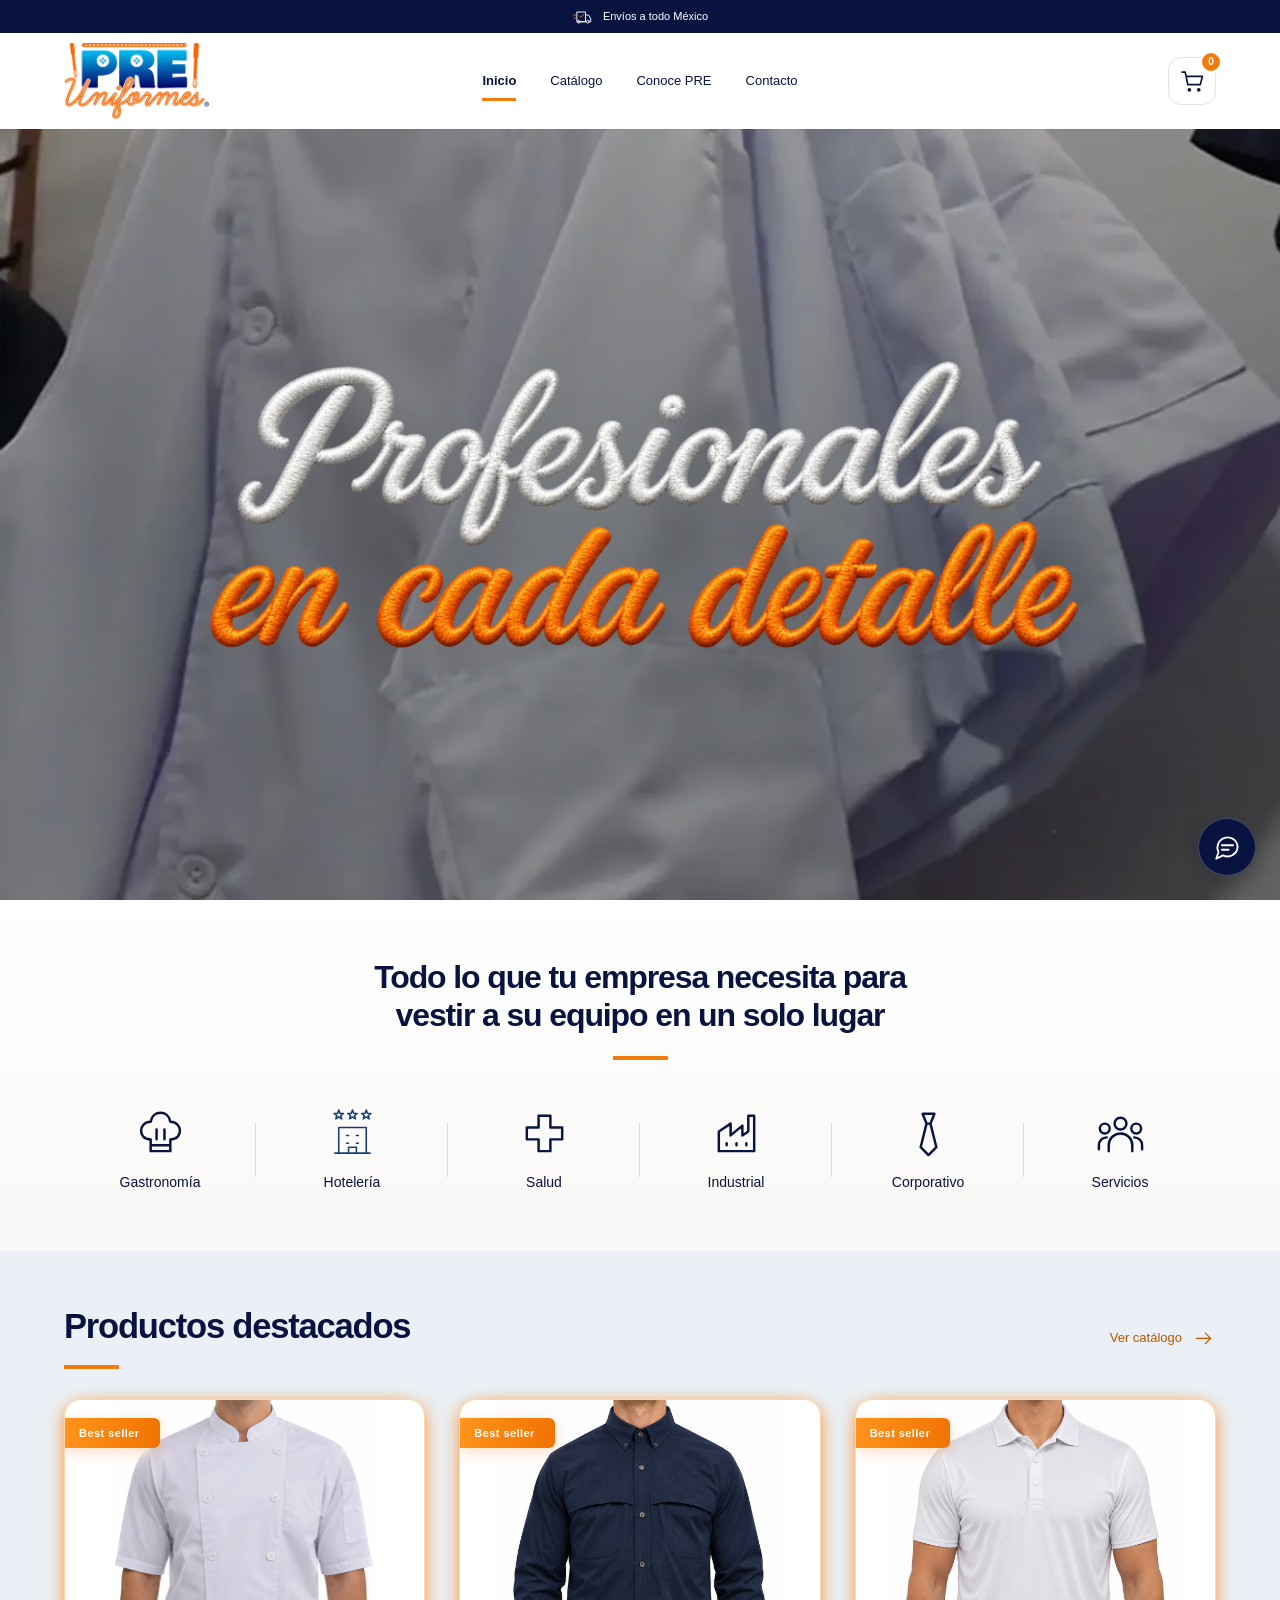
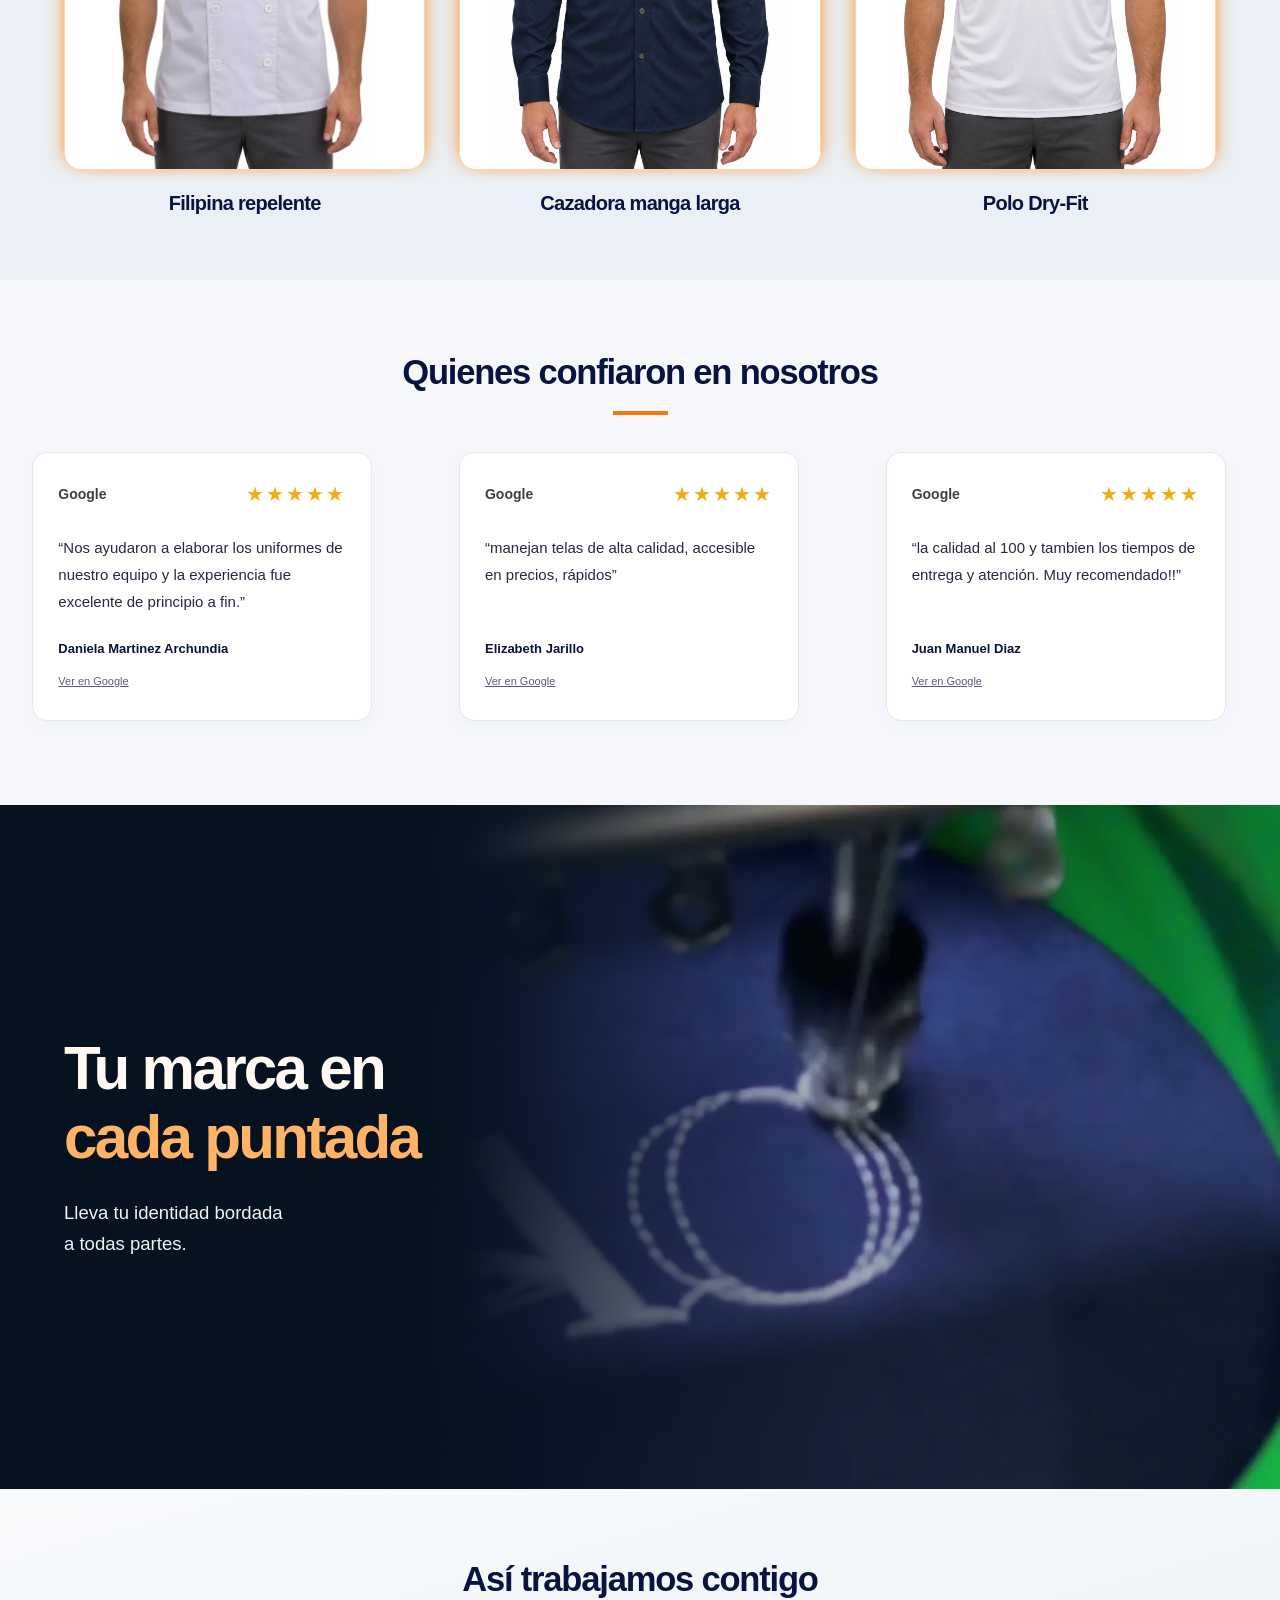
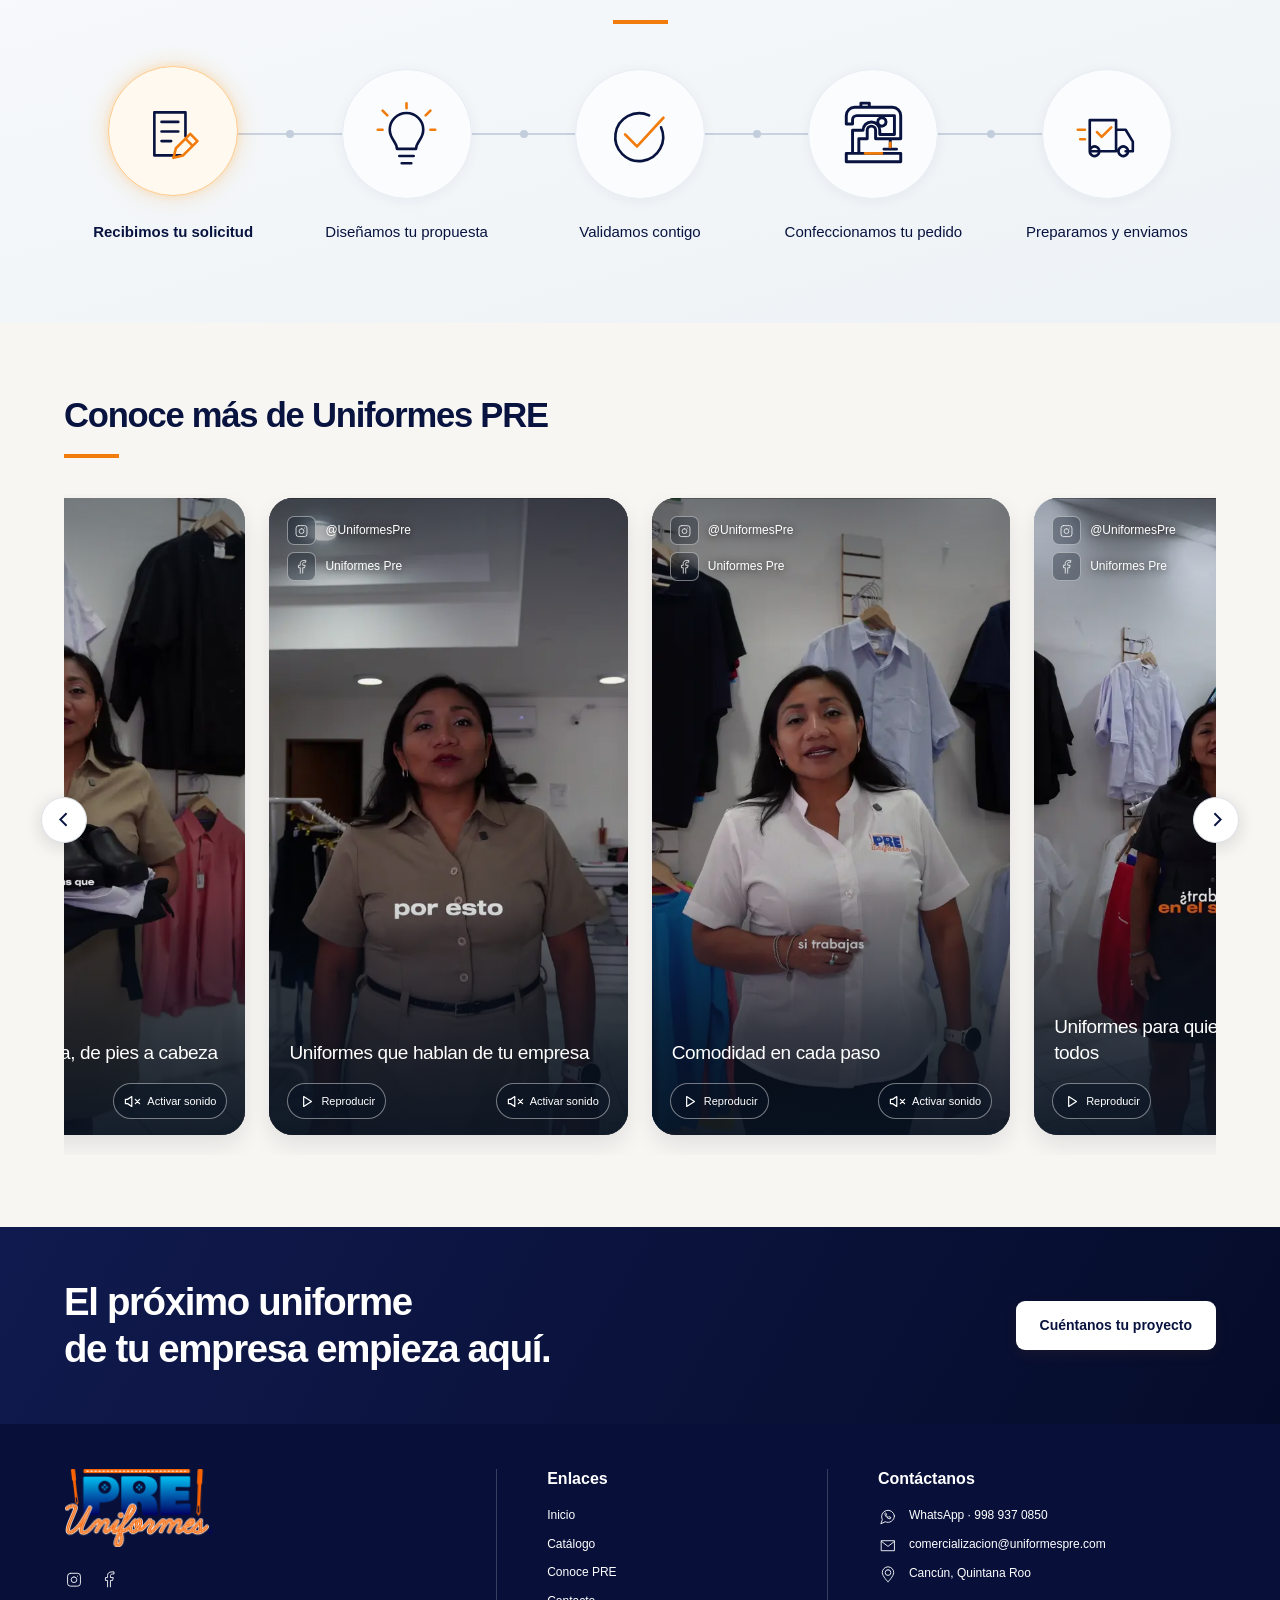
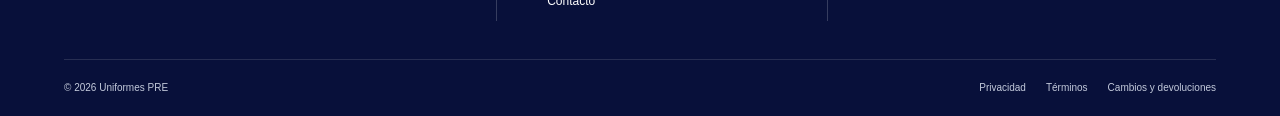
==== commit 7dd553cf: "Correo comercializacion@, textos legales e ícono de pestaña PRE Co-Authored-By: Claude Opus 5.5 <nor" ====
--- a/index.html
+++ b/index.html
@@ -1,8 +1,8 @@
-<!doctype html><html lang="es"><head><meta charset="utf-8"><meta http-equiv="Content-Security-Policy" content="default-src 'none'; script-src 'self'; script-src-attr 'none'; style-src 'self' 'unsafe-inline' https://fonts.googleapis.com; img-src 'self'; media-src 'self'; font-src https://fonts.gstatic.com; frame-src https://maps.google.com https://www.google.com; connect-src 'none'; object-src 'none'; base-uri 'none'; form-action 'none'; upgrade-insecure-requests"><meta name="referrer" content="no-referrer"><meta name="viewport" content="width=device-width,initial-scale=1"><meta name="description" content="Uniformes PRE. Uniformes, confección y bordado para tu equipo en Cancún. Envíos a todo México."><meta name="theme-color" content="#081545"><title>Inicio | Uniformes PRE</title><link rel="preconnect" href="https://fonts.googleapis.com"><link rel="preconnect" href="https://fonts.gstatic.com" crossorigin><link href="https://fonts.googleapis.com/css2?family=Poppins:wght@400;500;600;700&display=swap" rel="stylesheet"><link rel="stylesheet" href="styles.css?v=20261117-piezas"><script src="security.js?v=20261117-piezas" defer></script><script src="site-config.js?v=20261117-piezas" defer></script><script src="catalog-data.js?v=20261117-piezas" defer></script><script src="quote-engine.js?v=20261117-piezas" defer></script><script src="quote-cart.js?v=20261117-piezas" defer></script><script src="app.js?v=20261117-piezas" defer></script><script src="support-data.js?v=20261117-piezas" defer></script><script src="support-chat.js?v=20261117-piezas" defer></script></head><body data-view="inicio"><a class="skip-link" href="#main">Ir al contenido</a><div class="announcement"><svg class="icon icon-truck" viewBox="-2 -3 28 28" fill="none" stroke="currentColor" stroke-width="1.25" stroke-linecap="round" stroke-linejoin="round" aria-hidden="true"><path d="M5 5h11v13H5zM16 9h4l3 5v4h-3M9 18h7M9 18a2 2 0 1 0 0 .01M21 18a2 2 0 1 0 0 .01"/><path class="icon-accent" d="M0 9h3m-2 4h2M8 10l2 2 4-4"/></svg><span data-announcement>Envíos a todo México</span></div><header class="site-header"><a class="brand" href="index.html" aria-label="Uniformes PRE, inicio"><img src="assets/brand/pre-logo-transparent.png" alt="Uniformes PRE" width="280" height="147"></a><button class="menu-toggle" aria-expanded="false" aria-controls="site-nav" aria-label="Abrir menú"><span></span><span></span><span></span></button><nav id="site-nav" aria-label="Navegación principal"><a href="index.html" aria-current=page>Inicio</a><a href="catalogo.html" >Catálogo</a><a href="quienes-somos.html" >Conoce PRE</a><a href="contacto.html" >Contacto</a></nav><button type="button" class="header-cart" data-open-cart aria-label="Abrir carrito: 0 piezas" aria-haspopup="dialog"><svg class="icon" viewBox="0 0 24 24" fill="none" stroke="currentColor" stroke-width="1.6" stroke-linecap="round" stroke-linejoin="round" aria-hidden="true"><path d="M2 3h3l2.5 12h12l2-8H6M9 21a1 1 0 1 0 0-2 1 1 0 0 0 0 2m9 0a1 1 0 1 0 0-2 1 1 0 0 0 0 2"/></svg><span data-cart-count>0</span></button></header><main id="main"><section class="hero home-video-hero" aria-labelledby="home-title"><img class="hero-image" src="assets/videos/pre-catalogo-poster.webp" alt="" width="1080" height="1920" fetchpriority="high"><div class="hero-shade"></div><div class="container hero-inner"><div class="hero-copy"><h1 id="home-title"><img class="hero-lettering" src="assets/brand/profesionales-bordado.webp" srcset="assets/brand/profesionales-bordado-mobile.webp 960w, assets/brand/profesionales-bordado.webp 2048w" sizes="(max-width:720px) 92vw, 72vw" alt="Profesionales en cada detalle" width="2048" height="682" fetchpriority="high" decoding="async"></h1></div></div></section>
+<!doctype html><html lang="es"><head><meta charset="utf-8"><meta http-equiv="Content-Security-Policy" content="default-src 'none'; script-src 'self'; script-src-attr 'none'; style-src 'self' 'unsafe-inline' https://fonts.googleapis.com; img-src 'self'; media-src 'self'; font-src https://fonts.gstatic.com; frame-src https://maps.google.com https://www.google.com; connect-src 'none'; object-src 'none'; base-uri 'none'; form-action 'none'; upgrade-insecure-requests"><meta name="referrer" content="no-referrer"><meta name="viewport" content="width=device-width,initial-scale=1"><meta name="description" content="Uniformes PRE. Uniformes, confección y bordado para tu equipo en Cancún. Envíos a todo México."><meta name="theme-color" content="#081545"><link rel="icon" href="favicon.ico" sizes="48x48"><link rel="icon" type="image/png" sizes="32x32" href="assets/brand/favicon-32.png"><link rel="icon" type="image/png" sizes="192x192" href="assets/brand/favicon-192.png"><link rel="apple-touch-icon" href="assets/brand/apple-touch-icon.png"><title>Inicio | Uniformes PRE</title><link rel="preconnect" href="https://fonts.googleapis.com"><link rel="preconnect" href="https://fonts.gstatic.com" crossorigin><link href="https://fonts.googleapis.com/css2?family=Poppins:wght@400;500;600;700&display=swap" rel="stylesheet"><link rel="stylesheet" href="styles.css?v=20261117-legal"><script src="security.js?v=20261117-legal" defer></script><script src="site-config.js?v=20261117-legal" defer></script><script src="catalog-data.js?v=20261117-legal" defer></script><script src="quote-engine.js?v=20261117-legal" defer></script><script src="quote-cart.js?v=20261117-legal" defer></script><script src="app.js?v=20261117-legal" defer></script><script src="support-data.js?v=20261117-legal" defer></script><script src="support-chat.js?v=20261117-legal" defer></script></head><body data-view="inicio"><a class="skip-link" href="#main">Ir al contenido</a><div class="announcement"><svg class="icon icon-truck" viewBox="-2 -3 28 28" fill="none" stroke="currentColor" stroke-width="1.25" stroke-linecap="round" stroke-linejoin="round" aria-hidden="true"><path d="M5 5h11v13H5zM16 9h4l3 5v4h-3M9 18h7M9 18a2 2 0 1 0 0 .01M21 18a2 2 0 1 0 0 .01"/><path class="icon-accent" d="M0 9h3m-2 4h2M8 10l2 2 4-4"/></svg><span data-announcement>Envíos a todo México</span></div><header class="site-header"><a class="brand" href="index.html" aria-label="Uniformes PRE, inicio"><img src="assets/brand/pre-logo-transparent.png" alt="Uniformes PRE" width="280" height="147"></a><button class="menu-toggle" aria-expanded="false" aria-controls="site-nav" aria-label="Abrir menú"><span></span><span></span><span></span></button><nav id="site-nav" aria-label="Navegación principal"><a href="index.html" aria-current=page>Inicio</a><a href="catalogo.html" >Catálogo</a><a href="quienes-somos.html" >Conoce PRE</a><a href="contacto.html" >Contacto</a></nav><button type="button" class="header-cart" data-open-cart aria-label="Abrir carrito: 0 piezas" aria-haspopup="dialog"><svg class="icon" viewBox="0 0 24 24" fill="none" stroke="currentColor" stroke-width="1.6" stroke-linecap="round" stroke-linejoin="round" aria-hidden="true"><path d="M2 3h3l2.5 12h12l2-8H6M9 21a1 1 0 1 0 0-2 1 1 0 0 0 0 2m9 0a1 1 0 1 0 0-2 1 1 0 0 0 0 2"/></svg><span data-cart-count>0</span></button></header><main id="main"><section class="hero home-video-hero" aria-labelledby="home-title"><img class="hero-image" src="assets/videos/pre-catalogo-poster.webp" alt="" width="1080" height="1920" fetchpriority="high"><div class="hero-shade"></div><div class="container hero-inner"><div class="hero-copy"><h1 id="home-title"><img class="hero-lettering" src="assets/brand/profesionales-bordado.webp" srcset="assets/brand/profesionales-bordado-mobile.webp 960w, assets/brand/profesionales-bordado.webp 2048w" sizes="(max-width:720px) 92vw, 72vw" alt="Profesionales en cada detalle" width="2048" height="682" fetchpriority="high" decoding="async"></h1></div></div></section>
 <section class="section categories"><div class="container"><h2>Todo lo que tu empresa necesita para<br class="desktop-only"> vestir a su equipo en un solo lugar</h2><span class="accent-line"></span><div class="category-grid"><a href="catalogo.html?categoria=restaurante"><svg class="icon icon-chef" viewBox="-2 -3 28 28" fill="none" stroke="currentColor" stroke-width="1.25" stroke-linecap="round" stroke-linejoin="round" aria-hidden="true"><path d="M7 15v6h10v-6M7 18h10M7 15C0 15 1 6 7 6c1-6 9-6 10 0 6 0 7 9 0 9M10 10v5m4-5v5"/></svg><span>Gastronomía</span></a><a href="catalogo.html?categoria=hoteleria"><svg class="icon icon-hotel" viewBox="-2 -3 28 28" fill="none" stroke="currentColor" stroke-width="1.25" stroke-linecap="round" stroke-linejoin="round" aria-hidden="true"><path d="M5 22V9h14v13M3 22h18M9 13h1m4 0h1m-6 4h1m4 0h1m-5 5v-3h4v3 M5 0l.6 1.7 1.8.1-1.4 1.1.5 1.7L5 3.6l-1.5 1 .5-1.7-1.4-1.1 1.8-.1z M12 0l.6 1.7 1.8.1-1.4 1.1.5 1.7-1.5-1-1.5 1 .5-1.7-1.4-1.1 1.8-.1z M19 0l.6 1.7 1.8.1-1.4 1.1.5 1.7-1.5-1-1.5 1 .5-1.7-1.4-1.1 1.8-.1z"/></svg><span>Hotelería</span></a><a href="catalogo.html?categoria=salud"><svg class="icon icon-health" viewBox="-2 -3 28 28" fill="none" stroke="currentColor" stroke-width="1.25" stroke-linecap="round" stroke-linejoin="round" aria-hidden="true"><path d="M9 3h6v6h6v6h-6v6H9v-6H3V9h6z"/></svg><span>Salud</span></a><a href="catalogo.html?categoria=industrial"><svg class="icon icon-industry" viewBox="-2 -3 28 28" fill="none" stroke="currentColor" stroke-width="1.25" stroke-linecap="round" stroke-linejoin="round" aria-hidden="true"><path d="M3 21V11l6-4v6l6-5v5l3-2V3h3v18zM7 17v1m5-1v1m5-1v1"/></svg><span>Industrial</span></a><a href="catalogo.html?categoria=corporativo"><svg class="icon icon-tie" viewBox="-2 -3 28 28" fill="none" stroke="currentColor" stroke-width="1.25" stroke-linecap="round" stroke-linejoin="round" aria-hidden="true"><path d="m9 2 6 0-2 5 3 12-4 4-4-4 3-12zM11 7h2"/></svg><span>Corporativo</span></a><a href="catalogo.html?categoria=servicios"><svg class="icon icon-people" viewBox="-2 -3 28 28" fill="none" stroke="currentColor" stroke-width="1.25" stroke-linecap="round" stroke-linejoin="round" aria-hidden="true"><path d="M12 10a3 3 0 1 0 0-6 3 3 0 0 0 0 6M6 21v-3a6 6 0 0 1 12 0v3M4 12a2.5 2.5 0 1 0 0-5 2.5 2.5 0 0 0 0 5M1 20v-2a4 4 0 0 1 4-4m15-2a2.5 2.5 0 1 0 0-5 2.5 2.5 0 0 0 0 5m-1 2a4 4 0 0 1 4 4v2"/></svg><span>Servicios</span></a></div></div></section>
 <section class="section featured-section"><div class="container"><div class="section-heading"><div><h2>Productos destacados</h2><span class="accent-line"></span></div><a class="inline-link" href="catalogo.html">Ver catálogo <svg class="icon icon-arrow" viewBox="-2 -3 28 28" fill="none" stroke="currentColor" stroke-width="1.25" stroke-linecap="round" stroke-linejoin="round" aria-hidden="true"><path d="M4 12h16m-6-6 6 6-6 6"/></svg></a></div><div class="featured-grid"><a class="featured-card" href="catalogo.html?producto=FI001MC-G"><div class="featured-visual"><span class="bestseller">Best seller</span><img src="assets/products/catalog-20261108/filipina-repelente-corta-blanco-frente.webp" alt="Filipina repelente" loading="lazy"></div><h3>Filipina repelente</h3></a><a class="featured-card" href="catalogo.html?producto=CZ001ML"><div class="featured-visual"><span class="bestseller">Best seller</span><img src="assets/products/catalog-20261108/cazadora-larga-azul-marino-frente.webp" alt="Cazadora manga larga" loading="lazy"></div><h3>Cazadora manga larga</h3></a><a class="featured-card" href="catalogo.html?producto=PL001"><div class="featured-visual"><span class="bestseller">Best seller</span><img src="assets/products/catalog-20261108/polo-blanco-frente.webp" alt="Polo Dry-Fit" loading="lazy"></div><h3>Polo Dry-Fit</h3></a></div></div></section>
 <section class="section reviews-section" aria-labelledby="reviews-title"><div class="container"><h2 id="reviews-title">Quienes confiaron en nosotros</h2><span class="accent-line"></span></div><div class="review-window"><div class="review-track"><div class="review-group"><article class="review-card"><div class="review-top"><span class="review-google">Google</span><span class="review-stars" aria-label="5 de 5 estrellas">★★★★★</span></div><blockquote>“Nos ayudaron a elaborar los uniformes de nuestro equipo y la experiencia fue excelente de principio a fin.”</blockquote><div class="review-bottom"><strong>Daniela Martinez Archundia</strong><a href="https://www.google.com/maps/place/Uniformes+Pre/@21.1634717,-86.85381,17z/data=!4m10!1m2!2m1!1sUniformes+PRE+Mega+Soriana+Lopez+Portillo+Cancun!3m6!1s0x8f4c2b64988263ff:0x5cca5e52f46e124d!8m2!3d21.1634717!4d-86.8493039![base64]!16s%2Fg%2F11h_vy2zzv?entry=ttu" target="_blank" rel="noopener noreferrer" >Ver en Google</a></div></article><article class="review-card"><div class="review-top"><span class="review-google">Google</span><span class="review-stars" aria-label="5 de 5 estrellas">★★★★★</span></div><blockquote>“manejan telas de alta calidad, accesible en precios, rápidos”</blockquote><div class="review-bottom"><strong>Elizabeth Jarillo</strong><a href="https://www.google.com/maps/place/Uniformes+Pre/@21.1634717,-86.85381,17z/data=!4m10!1m2!2m1!1sUniformes+PRE+Mega+Soriana+Lopez+Portillo+Cancun!3m6!1s0x8f4c2b64988263ff:0x5cca5e52f46e124d!8m2!3d21.1634717!4d-86.8493039![base64]!16s%2Fg%2F11h_vy2zzv?entry=ttu" target="_blank" rel="noopener noreferrer" >Ver en Google</a></div></article><article class="review-card"><div class="review-top"><span class="review-google">Google</span><span class="review-stars" aria-label="5 de 5 estrellas">★★★★★</span></div><blockquote>“la calidad al 100 y tambien los tiempos de entrega y atención. Muy recomendado!!”</blockquote><div class="review-bottom"><strong>Juan Manuel Diaz</strong><a href="https://www.google.com/maps/place/Uniformes+Pre/@21.1634717,-86.85381,17z/data=!4m10!1m2!2m1!1sUniformes+PRE+Mega+Soriana+Lopez+Portillo+Cancun!3m6!1s0x8f4c2b64988263ff:0x5cca5e52f46e124d!8m2!3d21.1634717!4d-86.8493039![base64]!16s%2Fg%2F11h_vy2zzv?entry=ttu" target="_blank" rel="noopener noreferrer" >Ver en Google</a></div></article></div><div class="review-group" aria-hidden="true" inert><article class="review-card"><div class="review-top"><span class="review-google">Google</span><span class="review-stars" aria-label="5 de 5 estrellas">★★★★★</span></div><blockquote>“Nos ayudaron a elaborar los uniformes de nuestro equipo y la experiencia fue excelente de principio a fin.”</blockquote><div class="review-bottom"><strong>Daniela Martinez Archundia</strong><a href="https://www.google.com/maps/place/Uniformes+Pre/@21.1634717,-86.85381,17z/data=!4m10!1m2!2m1!1sUniformes+PRE+Mega+Soriana+Lopez+Portillo+Cancun!3m6!1s0x8f4c2b64988263ff:0x5cca5e52f46e124d!8m2!3d21.1634717!4d-86.8493039![base64]!16s%2Fg%2F11h_vy2zzv?entry=ttu" target="_blank" rel="noopener noreferrer" tabindex="-1">Ver en Google</a></div></article><article class="review-card"><div class="review-top"><span class="review-google">Google</span><span class="review-stars" aria-label="5 de 5 estrellas">★★★★★</span></div><blockquote>“manejan telas de alta calidad, accesible en precios, rápidos”</blockquote><div class="review-bottom"><strong>Elizabeth Jarillo</strong><a href="https://www.google.com/maps/place/Uniformes+Pre/@21.1634717,-86.85381,17z/data=!4m10!1m2!2m1!1sUniformes+PRE+Mega+Soriana+Lopez+Portillo+Cancun!3m6!1s0x8f4c2b64988263ff:0x5cca5e52f46e124d!8m2!3d21.1634717!4d-86.8493039![base64]!16s%2Fg%2F11h_vy2zzv?entry=ttu" target="_blank" rel="noopener noreferrer" tabindex="-1">Ver en Google</a></div></article><article class="review-card"><div class="review-top"><span class="review-google">Google</span><span class="review-stars" aria-label="5 de 5 estrellas">★★★★★</span></div><blockquote>“la calidad al 100 y tambien los tiempos de entrega y atención. Muy recomendado!!”</blockquote><div class="review-bottom"><strong>Juan Manuel Diaz</strong><a href="https://www.google.com/maps/place/Uniformes+Pre/@21.1634717,-86.85381,17z/data=!4m10!1m2!2m1!1sUniformes+PRE+Mega+Soriana+Lopez+Portillo+Cancun!3m6!1s0x8f4c2b64988263ff:0x5cca5e52f46e124d!8m2!3d21.1634717!4d-86.8493039![base64]!16s%2Fg%2F11h_vy2zzv?entry=ttu" target="_blank" rel="noopener noreferrer" tabindex="-1">Ver en Google</a></div></article></div></div></div></section>
 <section class="embroidery" id="bordado" data-embroidery aria-labelledby="embroidery-title"><img class="embroidery-background" src="assets/videos/pre-bordado-poster.webp" alt="" loading="lazy"><div class="embroidery-shade"></div><div class="container embroidery-inner"><div><h2 id="embroidery-title">Tu marca en <br><span>cada puntada</span></h2><p>Lleva tu identidad bordada <br>a todas partes.</p></div></div></section>
 <section class="section process-section" id="proceso"><div class="container"><h2>Así trabajamos contigo</h2><span class="accent-line"></span><ol class="process" aria-label="Etapas de nuestro proceso"><li class="process-step is-active"><button data-step="0" aria-pressed="true"><span class="step-icon"><svg class="icon icon-request" viewBox="-2 -3 28 28" fill="none" stroke="currentColor" stroke-width="1.25" stroke-linecap="round" stroke-linejoin="round" aria-hidden="true"><path d="M15 21H4V3h13v10M7 7h7M7 11h7M7 15h4"/><path class="icon-accent" d="m13 18 6-6 3 3-6 6-4 1zm4-4 3 3"/></svg></span><strong>Recibimos tu solicitud</strong></button></li><li class="process-step "><button data-step="1" aria-pressed="false"><span class="step-icon"><svg class="icon icon-design" viewBox="-2 -3 28 28" fill="none" stroke="currentColor" stroke-width="1.25" stroke-linecap="round" stroke-linejoin="round" aria-hidden="true"><path d="M8 17c0-3-3-4-3-8a7 7 0 0 1 14 0c0 4-3 5-3 8zM9 20h6m-5 3h4"/><path class="icon-accent" d="M12 0v-2M2 1l2 2M0 9h2m20 0h2M20 3l2-2"/></svg></span><strong>Diseñamos tu propuesta</strong></button></li><li class="process-step "><button data-step="2" aria-pressed="false"><span class="step-icon"><svg class="icon icon-check" viewBox="-2 -3 28 28" fill="none" stroke="currentColor" stroke-width="1.25" stroke-linecap="round" stroke-linejoin="round" aria-hidden="true"><path d="M21 8a10 10 0 1 1-5-5"/><path class="icon-accent" d="m6 11 5 5L22 4"/></svg></span><strong>Validamos contigo</strong></button></li><li class="process-step "><button data-step="3" aria-pressed="false"><span class="step-icon"><svg class="icon icon-sew" viewBox="0 0 32 32" fill="none" stroke="currentColor" stroke-width="1.25" stroke-linecap="round" stroke-linejoin="round" aria-hidden="true"><path d="M3 25h26v4H3zM6 25V14h5a4 4 0 0 1 8 0v2h7V7H8a2 2 0 0 0-2 2v2H3V7a4 4 0 0 1 4-4h18a4 4 0 0 1 4 4v11H17v-4a2 2 0 0 0-4 0v4H9v7M24 18v5M21 23h6M10 3V1h4v2M22 10a2 2 0 1 0 0 .01"/><path class="icon-accent" d="M12 25h8M24 20v2"/></svg></span><strong>Confeccionamos tu pedido</strong></button></li><li class="process-step "><button data-step="4" aria-pressed="false"><span class="step-icon"><svg class="icon icon-truck" viewBox="-2 -3 28 28" fill="none" stroke="currentColor" stroke-width="1.25" stroke-linecap="round" stroke-linejoin="round" aria-hidden="true"><path d="M5 5h11v13H5zM16 9h4l3 5v4h-3M9 18h7M9 18a2 2 0 1 0 0 .01M21 18a2 2 0 1 0 0 .01"/><path class="icon-accent" d="M0 9h3m-2 4h2M8 10l2 2 4-4"/></svg></span><strong>Preparamos y enviamos</strong></button></li></ol></div></section>
 <section class="section social-section" id="conoce-pre"><div class="container"><div class="section-heading"><div><h2>Conoce más de Uniformes PRE</h2><span class="accent-line"></span></div></div><div class="video-carousel"><button class="video-arrow video-prev" type="button" aria-label="Ver videos anteriores" aria-controls="pre-video-track"><svg class="icon" viewBox="0 0 24 24" fill="none" stroke="currentColor" stroke-width="1.8" aria-hidden="true"><path d="m14 6-6 6 6 6"/></svg></button><div class="video-grid" id="pre-video-track" tabindex="0" role="region" aria-label="Videos de Uniformes PRE"><article class="video-slot" data-video="cocina" aria-label="Tu equipo de cocina, de pies a cabeza"><img src="assets/videos/pre-cocina-poster.webp" class="video-poster" alt="" loading="lazy" decoding="async" width="1080" height="1920"><div class="video-overlay"></div><div class="video-socials"><a href="https://www.instagram.com/uniformespre/" target="_blank" rel="noopener noreferrer" aria-label="Uniformes PRE en Instagram"><svg class="icon icon-instagram" viewBox="-2 -3 28 28" fill="none" stroke="currentColor" stroke-width="1.25" stroke-linecap="round" stroke-linejoin="round" aria-hidden="true"><path d="M7 3h10a4 4 0 0 1 4 4v10a4 4 0 0 1-4 4H7a4 4 0 0 1-4-4V7a4 4 0 0 1 4-4m5 5a4 4 0 1 0 0 8 4 4 0 0 0 0-8m5-1h.01"/></svg><span>@UniformesPre</span></a><a href="https://www.facebook.com/uniformespree" target="_blank" rel="noopener noreferrer" aria-label="Uniformes PRE en Facebook"><svg class="icon icon-facebook" viewBox="-2 -3 28 28" fill="none" stroke="currentColor" stroke-width="1.25" stroke-linecap="round" stroke-linejoin="round" aria-hidden="true"><path d="M14 22v-9h3l1-4h-4V6c0-1 1-2 3-2h2V1h-3c-4 0-6 2-6 5v3H7v4h3v9"/></svg><span>Uniformes Pre</span></a></div><div class="video-bottom"><h3>Tu equipo de cocina, de pies a cabeza</h3></div></article><article class="video-slot" data-video="corporativo" aria-label="Uniformes que hablan de tu empresa"><img src="assets/videos/pre-corporativo-poster.webp" class="video-poster" alt="" loading="lazy" decoding="async" width="1080" height="1920"><div class="video-overlay"></div><div class="video-socials"><a href="https://www.instagram.com/uniformespre/" target="_blank" rel="noopener noreferrer" aria-label="Uniformes PRE en Instagram"><svg class="icon icon-instagram" viewBox="-2 -3 28 28" fill="none" stroke="currentColor" stroke-width="1.25" stroke-linecap="round" stroke-linejoin="round" aria-hidden="true"><path d="M7 3h10a4 4 0 0 1 4 4v10a4 4 0 0 1-4 4H7a4 4 0 0 1-4-4V7a4 4 0 0 1 4-4m5 5a4 4 0 1 0 0 8 4 4 0 0 0 0-8m5-1h.01"/></svg><span>@UniformesPre</span></a><a href="https://www.facebook.com/uniformespree" target="_blank" rel="noopener noreferrer" aria-label="Uniformes PRE en Facebook"><svg class="icon icon-facebook" viewBox="-2 -3 28 28" fill="none" stroke="currentColor" stroke-width="1.25" stroke-linecap="round" stroke-linejoin="round" aria-hidden="true"><path d="M14 22v-9h3l1-4h-4V6c0-1 1-2 3-2h2V1h-3c-4 0-6 2-6 5v3H7v4h3v9"/></svg><span>Uniformes Pre</span></a></div><div class="video-bottom"><h3>Uniformes que hablan de tu empresa</h3></div></article><article class="video-slot" data-video="calzado" aria-label="Comodidad en cada paso"><img src="assets/videos/pre-calzado-poster.webp" class="video-poster" alt="" loading="lazy" decoding="async" width="1080" height="1920"><div class="video-overlay"></div><div class="video-socials"><a href="https://www.instagram.com/uniformespre/" target="_blank" rel="noopener noreferrer" aria-label="Uniformes PRE en Instagram"><svg class="icon icon-instagram" viewBox="-2 -3 28 28" fill="none" stroke="currentColor" stroke-width="1.25" stroke-linecap="round" stroke-linejoin="round" aria-hidden="true"><path d="M7 3h10a4 4 0 0 1 4 4v10a4 4 0 0 1-4 4H7a4 4 0 0 1-4-4V7a4 4 0 0 1 4-4m5 5a4 4 0 1 0 0 8 4 4 0 0 0 0-8m5-1h.01"/></svg><span>@UniformesPre</span></a><a href="https://www.facebook.com/uniformespree" target="_blank" rel="noopener noreferrer" aria-label="Uniformes PRE en Facebook"><svg class="icon icon-facebook" viewBox="-2 -3 28 28" fill="none" stroke="currentColor" stroke-width="1.25" stroke-linecap="round" stroke-linejoin="round" aria-hidden="true"><path d="M14 22v-9h3l1-4h-4V6c0-1 1-2 3-2h2V1h-3c-4 0-6 2-6 5v3H7v4h3v9"/></svg><span>Uniformes Pre</span></a></div><div class="video-bottom"><h3>Comodidad en cada paso</h3></div></article><article class="video-slot" data-video="salud" aria-label="Uniformes para quienes cuidan de todos"><img src="assets/videos/pre-salud-poster.webp" class="video-poster" alt="" loading="lazy" decoding="async" width="1080" height="1920"><div class="video-overlay"></div><div class="video-socials"><a href="https://www.instagram.com/uniformespre/" target="_blank" rel="noopener noreferrer" aria-label="Uniformes PRE en Instagram"><svg class="icon icon-instagram" viewBox="-2 -3 28 28" fill="none" stroke="currentColor" stroke-width="1.25" stroke-linecap="round" stroke-linejoin="round" aria-hidden="true"><path d="M7 3h10a4 4 0 0 1 4 4v10a4 4 0 0 1-4 4H7a4 4 0 0 1-4-4V7a4 4 0 0 1 4-4m5 5a4 4 0 1 0 0 8 4 4 0 0 0 0-8m5-1h.01"/></svg><span>@UniformesPre</span></a><a href="https://www.facebook.com/uniformespree" target="_blank" rel="noopener noreferrer" aria-label="Uniformes PRE en Facebook"><svg class="icon icon-facebook" viewBox="-2 -3 28 28" fill="none" stroke="currentColor" stroke-width="1.25" stroke-linecap="round" stroke-linejoin="round" aria-hidden="true"><path d="M14 22v-9h3l1-4h-4V6c0-1 1-2 3-2h2V1h-3c-4 0-6 2-6 5v3H7v4h3v9"/></svg><span>Uniformes Pre</span></a></div><div class="video-bottom"><h3>Uniformes para quienes cuidan de todos</h3></div></article></div><button class="video-arrow video-next" type="button" aria-label="Ver más videos" aria-controls="pre-video-track"><svg class="icon" viewBox="0 0 24 24" fill="none" stroke="currentColor" stroke-width="1.8" aria-hidden="true"><path d="m10 6 6 6-6 6"/></svg></button></div></div></section>
-<section class="cta-band"><div class="container"><h2>El próximo uniforme <br>de tu empresa empieza aquí.</h2><a class="button button-light" href="contacto.html">Cuéntanos tu proyecto</a></div></section></main><footer class="site-footer"><div class="container footer-grid"><div><img class="footer-logo" src="assets/brand/pre-logo-transparent.png" alt="Uniformes PRE" width="280" height="147"><div class="social-links"><a href="https://www.instagram.com/uniformespre/" target="_blank" rel="noopener noreferrer" aria-label="Instagram de Uniformes PRE"><svg class="icon icon-instagram" viewBox="-2 -3 28 28" fill="none" stroke="currentColor" stroke-width="1.25" stroke-linecap="round" stroke-linejoin="round" aria-hidden="true"><path d="M7 3h10a4 4 0 0 1 4 4v10a4 4 0 0 1-4 4H7a4 4 0 0 1-4-4V7a4 4 0 0 1 4-4m5 5a4 4 0 1 0 0 8 4 4 0 0 0 0-8m5-1h.01"/></svg></a><a href="https://www.facebook.com/uniformespree" target="_blank" rel="noopener noreferrer" aria-label="Facebook de Uniformes PRE"><svg class="icon icon-facebook" viewBox="-2 -3 28 28" fill="none" stroke="currentColor" stroke-width="1.25" stroke-linecap="round" stroke-linejoin="round" aria-hidden="true"><path d="M14 22v-9h3l1-4h-4V6c0-1 1-2 3-2h2V1h-3c-4 0-6 2-6 5v3H7v4h3v9"/></svg></a></div></div><div><h2>Enlaces</h2><a href="index.html" aria-current=page>Inicio</a><a href="catalogo.html" >Catálogo</a><a href="quienes-somos.html" >Conoce PRE</a><a href="contacto.html" >Contacto</a></div><div><h2>Contáctanos</h2><a href="https://wa.me/529989370850" target="_blank" rel="noopener noreferrer"><svg class="icon icon-chat" viewBox="-2 -3 28 28" fill="none" stroke="currentColor" stroke-width="1.25" stroke-linecap="round" stroke-linejoin="round" aria-hidden="true"><path d="M21 11a9 9 0 0 1-13 8l-6 3 2-6A9 9 0 1 1 21 11zM8 7c-2 2 3 8 7 8l1-2-3-1-1 1-3-3 1-1z"/></svg> WhatsApp · 998 937 0850</a><a href="mailto:ventas@uniformespre.com"><svg class="icon icon-mail" viewBox="-2 -3 28 28" fill="none" stroke="currentColor" stroke-width="1.25" stroke-linecap="round" stroke-linejoin="round" aria-hidden="true"><path d="M3 5h18v14H3zM3 6l9 7 9-7"/></svg> ventas@uniformespre.com</a><a href="contacto.html#ubicacion"><svg class="icon icon-pin" viewBox="-2 -3 28 28" fill="none" stroke="currentColor" stroke-width="1.25" stroke-linecap="round" stroke-linejoin="round" aria-hidden="true"><path d="M12 22S4 14 4 9a8 8 0 1 1 16 0c0 5-8 13-8 13m0-17a4 4 0 1 0 0 8 4 4 0 0 0 0-8"/></svg> Cancún, Quintana Roo</a></div></div><div class="container footer-bottom"><span>© 2026 Uniformes PRE</span><div><button data-legal="privacidad">Privacidad</button><button data-legal="terminos">Términos</button><button data-legal="devoluciones">Cambios y devoluciones</button></div></div></footer><dialog id="product-dialog" class="product-dialog"><div class="modal-bar"><button class="dialog-close" aria-label="Cerrar"><svg class="icon icon-close" viewBox="-2 -3 28 28" fill="none" stroke="currentColor" stroke-width="1.25" stroke-linecap="round" stroke-linejoin="round" aria-hidden="true"><path d="m6 6 12 12M6 18 18 6"/></svg></button></div><div data-product-content></div></dialog><dialog id="legal-dialog"><button class="dialog-close" aria-label="Cerrar"><svg class="icon icon-close" viewBox="-2 -3 28 28" fill="none" stroke="currentColor" stroke-width="1.25" stroke-linecap="round" stroke-linejoin="round" aria-hidden="true"><path d="m6 6 12 12M6 18 18 6"/></svg></button><div data-legal-content></div></dialog></body></html>+<section class="cta-band"><div class="container"><h2>El próximo uniforme <br>de tu empresa empieza aquí.</h2><a class="button button-light" href="contacto.html">Cuéntanos tu proyecto</a></div></section></main><footer class="site-footer"><div class="container footer-grid"><div><img class="footer-logo" src="assets/brand/pre-logo-transparent.png" alt="Uniformes PRE" width="280" height="147"><div class="social-links"><a href="https://www.instagram.com/uniformespre/" target="_blank" rel="noopener noreferrer" aria-label="Instagram de Uniformes PRE"><svg class="icon icon-instagram" viewBox="-2 -3 28 28" fill="none" stroke="currentColor" stroke-width="1.25" stroke-linecap="round" stroke-linejoin="round" aria-hidden="true"><path d="M7 3h10a4 4 0 0 1 4 4v10a4 4 0 0 1-4 4H7a4 4 0 0 1-4-4V7a4 4 0 0 1 4-4m5 5a4 4 0 1 0 0 8 4 4 0 0 0 0-8m5-1h.01"/></svg></a><a href="https://www.facebook.com/uniformespree" target="_blank" rel="noopener noreferrer" aria-label="Facebook de Uniformes PRE"><svg class="icon icon-facebook" viewBox="-2 -3 28 28" fill="none" stroke="currentColor" stroke-width="1.25" stroke-linecap="round" stroke-linejoin="round" aria-hidden="true"><path d="M14 22v-9h3l1-4h-4V6c0-1 1-2 3-2h2V1h-3c-4 0-6 2-6 5v3H7v4h3v9"/></svg></a></div></div><div><h2>Enlaces</h2><a href="index.html" aria-current=page>Inicio</a><a href="catalogo.html" >Catálogo</a><a href="quienes-somos.html" >Conoce PRE</a><a href="contacto.html" >Contacto</a></div><div><h2>Contáctanos</h2><a href="https://wa.me/529989370850" target="_blank" rel="noopener noreferrer"><svg class="icon icon-chat" viewBox="-2 -3 28 28" fill="none" stroke="currentColor" stroke-width="1.25" stroke-linecap="round" stroke-linejoin="round" aria-hidden="true"><path d="M21 11a9 9 0 0 1-13 8l-6 3 2-6A9 9 0 1 1 21 11zM8 7c-2 2 3 8 7 8l1-2-3-1-1 1-3-3 1-1z"/></svg> WhatsApp · 998 937 0850</a><a href="mailto:comercializacion@uniformespre.com"><svg class="icon icon-mail" viewBox="-2 -3 28 28" fill="none" stroke="currentColor" stroke-width="1.25" stroke-linecap="round" stroke-linejoin="round" aria-hidden="true"><path d="M3 5h18v14H3zM3 6l9 7 9-7"/></svg> comercializacion@uniformespre.com</a><a href="contacto.html#ubicacion"><svg class="icon icon-pin" viewBox="-2 -3 28 28" fill="none" stroke="currentColor" stroke-width="1.25" stroke-linecap="round" stroke-linejoin="round" aria-hidden="true"><path d="M12 22S4 14 4 9a8 8 0 1 1 16 0c0 5-8 13-8 13m0-17a4 4 0 1 0 0 8 4 4 0 0 0 0-8"/></svg> Cancún, Quintana Roo</a></div></div><div class="container footer-bottom"><span>© 2026 Uniformes PRE</span><div><button data-legal="privacidad">Privacidad</button><button data-legal="terminos">Términos</button><button data-legal="devoluciones">Cambios y devoluciones</button></div></div></footer><dialog id="product-dialog" class="product-dialog"><div class="modal-bar"><button class="dialog-close" aria-label="Cerrar"><svg class="icon icon-close" viewBox="-2 -3 28 28" fill="none" stroke="currentColor" stroke-width="1.25" stroke-linecap="round" stroke-linejoin="round" aria-hidden="true"><path d="m6 6 12 12M6 18 18 6"/></svg></button></div><div data-product-content></div></dialog><dialog id="legal-dialog"><button class="dialog-close" aria-label="Cerrar"><svg class="icon icon-close" viewBox="-2 -3 28 28" fill="none" stroke="currentColor" stroke-width="1.25" stroke-linecap="round" stroke-linejoin="round" aria-hidden="true"><path d="m6 6 12 12M6 18 18 6"/></svg></button><div data-legal-content></div></dialog></body></html>
--- a/styles.css
+++ b/styles.css
@@ -199,3 +199,11 @@
 .brand-badge{display:flex;align-items:center;gap:10px;margin:0 0 10px;font-size:11px;color:var(--muted);text-transform:uppercase;letter-spacing:.06em}
 .brand-badge img{height:30px;width:auto}
 @media (max-width:720px){.brand-banner{flex-direction:column;align-items:flex-start;gap:12px;padding:18px}.brand-banner img{height:46px}.brand-banner h2{font-size:17px}.brand-banner p{font-size:13px}.catalog-categories .brand-filter img{height:26px}.catalog-categories .brand-filter span{font-size:12px}}
+
+/* Textos legales del pie */
+#legal-dialog .legal-body{margin-top:14px}
+#legal-dialog .legal-body h3{font-size:16px;color:var(--navy);margin:22px 0 8px}
+#legal-dialog .legal-body p,#legal-dialog .legal-body li{font-size:14px;line-height:1.65;color:var(--text)}
+#legal-dialog .legal-body p{margin:0 0 10px}
+#legal-dialog .legal-body ul{margin:0 0 12px;padding-left:22px}
+#legal-dialog .legal-body li{margin-bottom:4px}
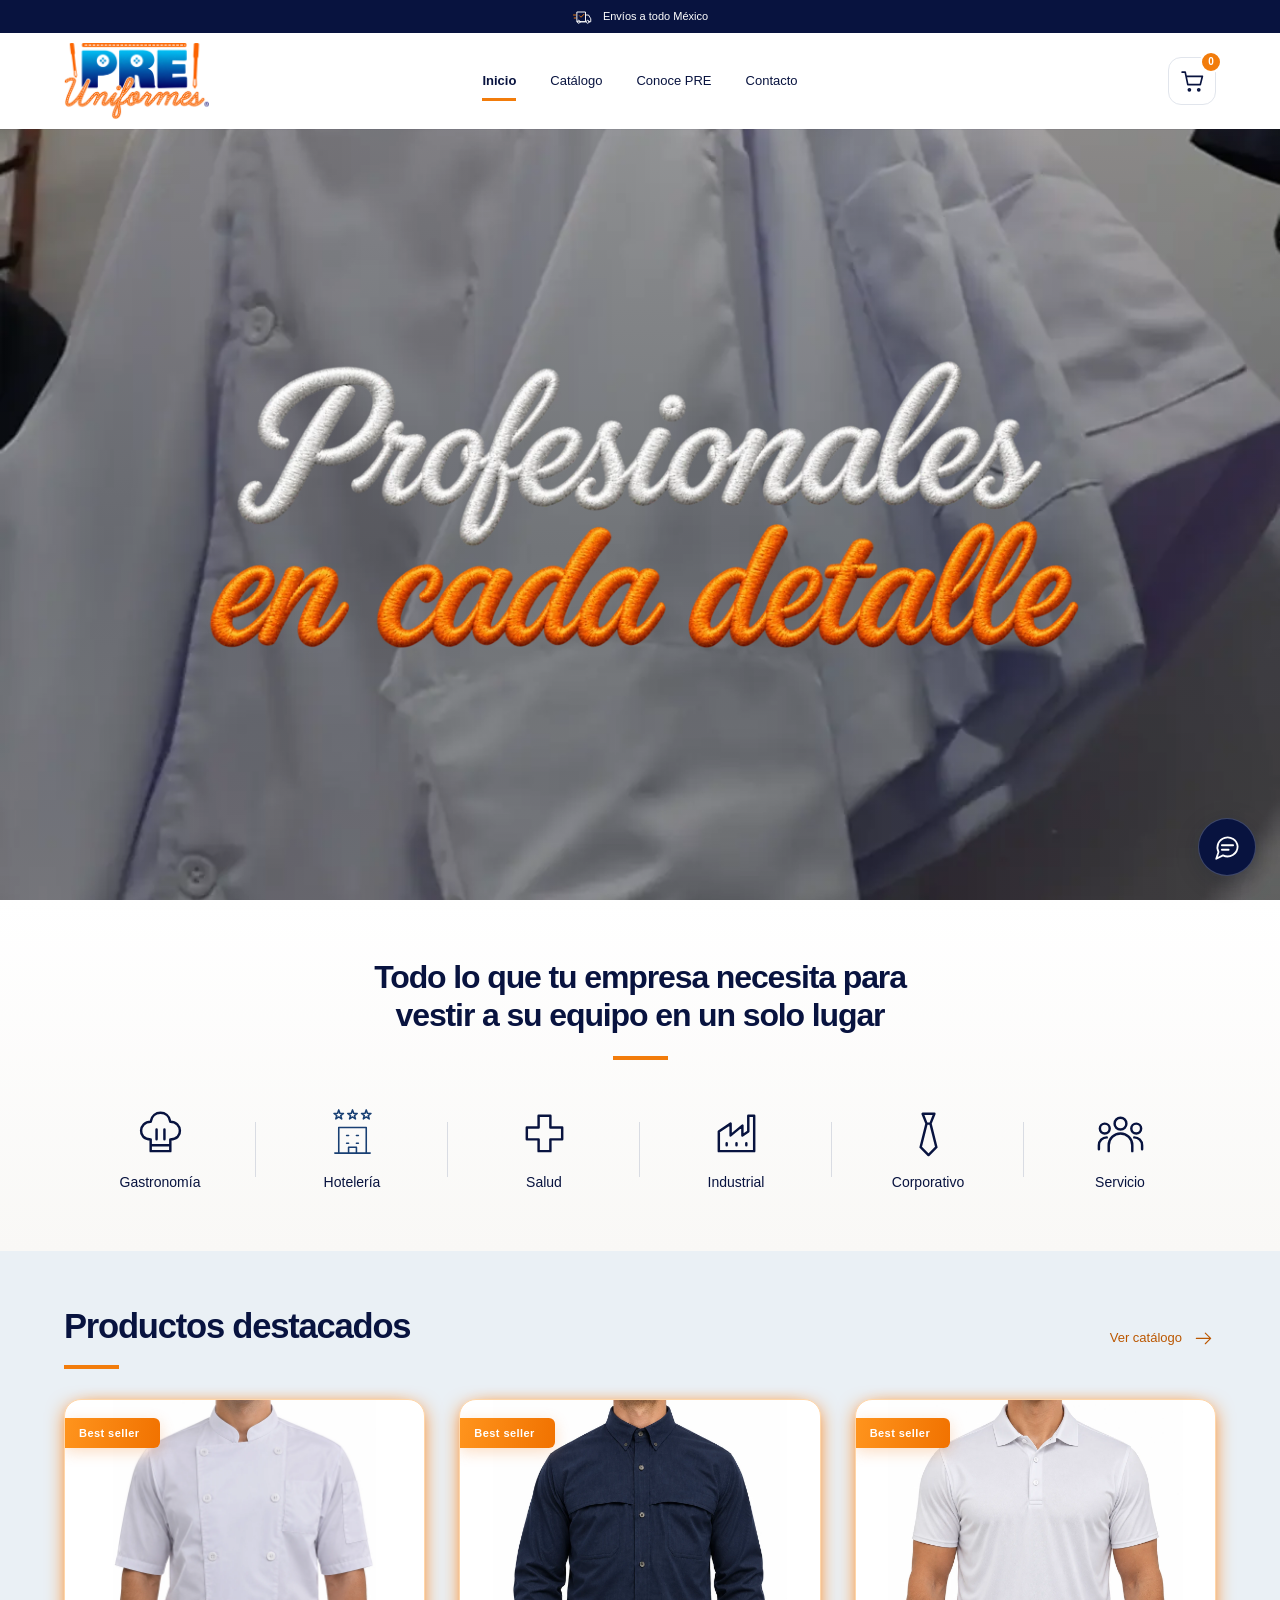
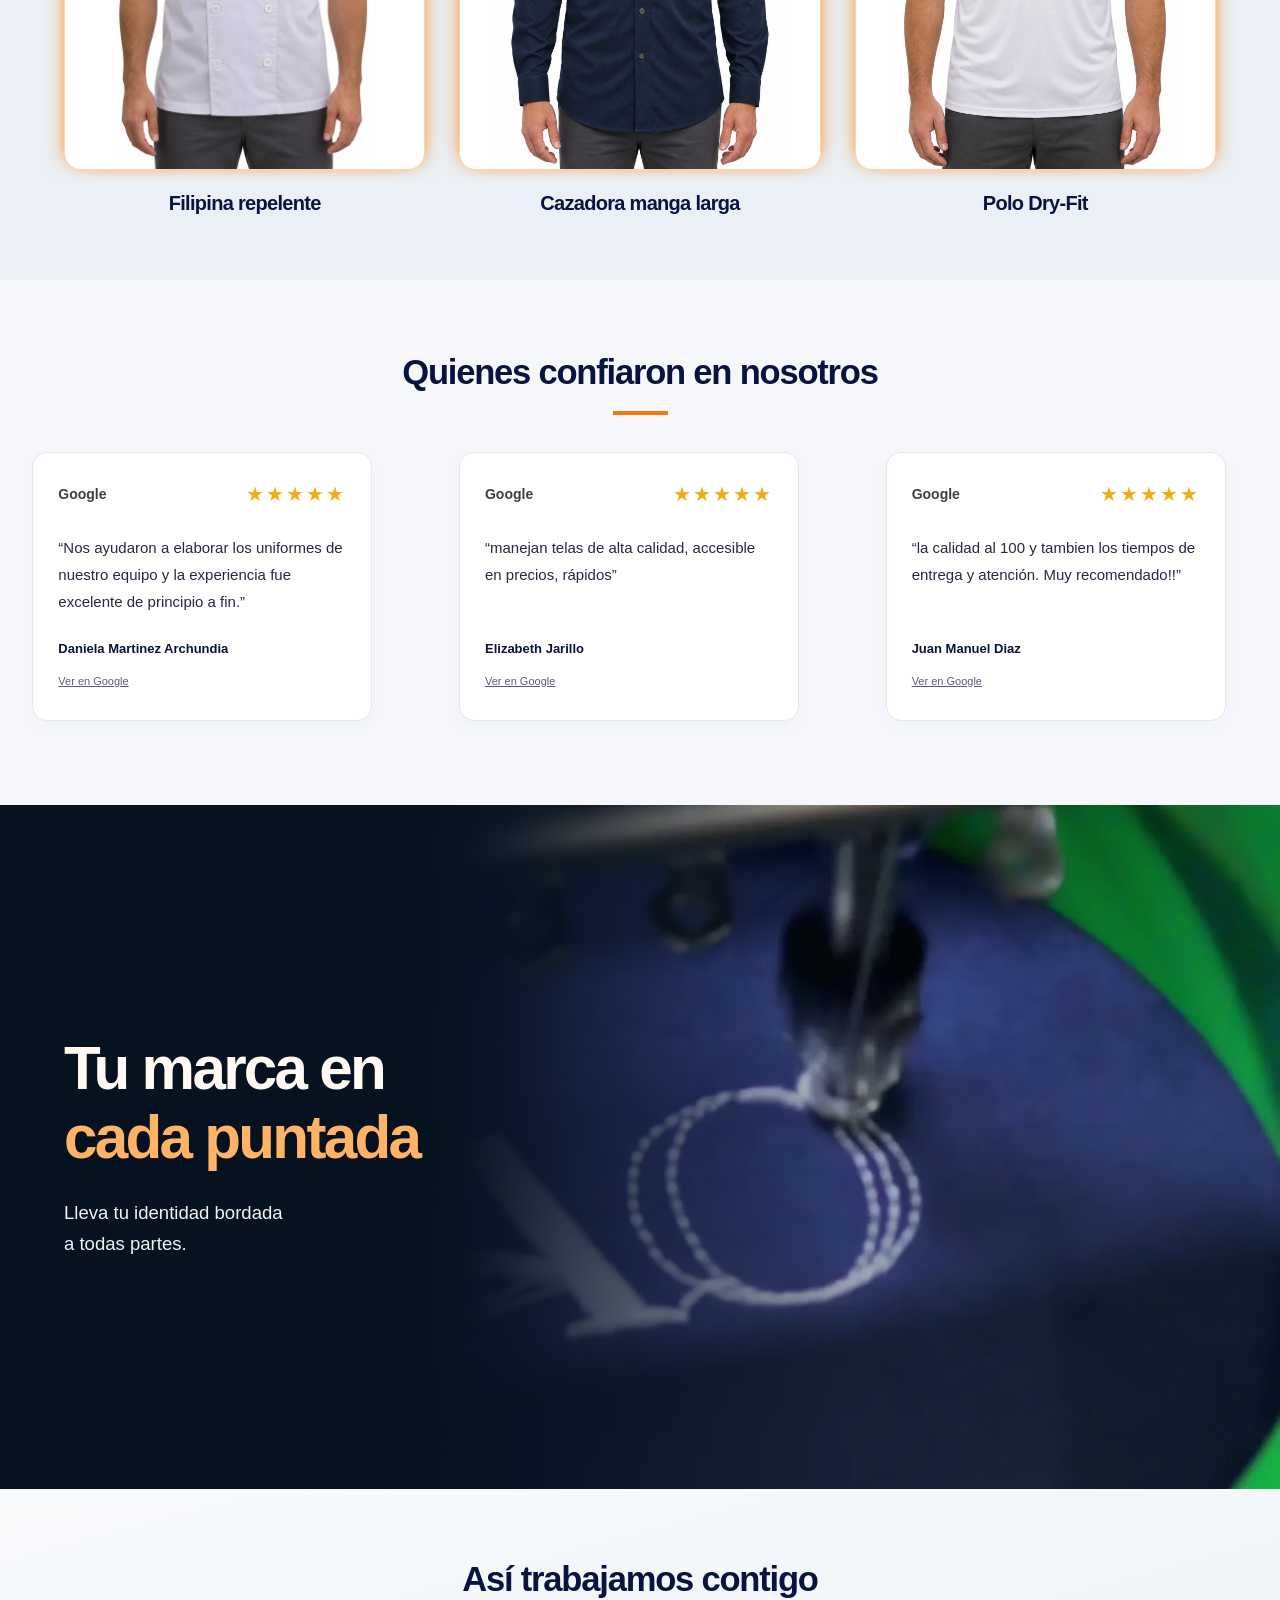
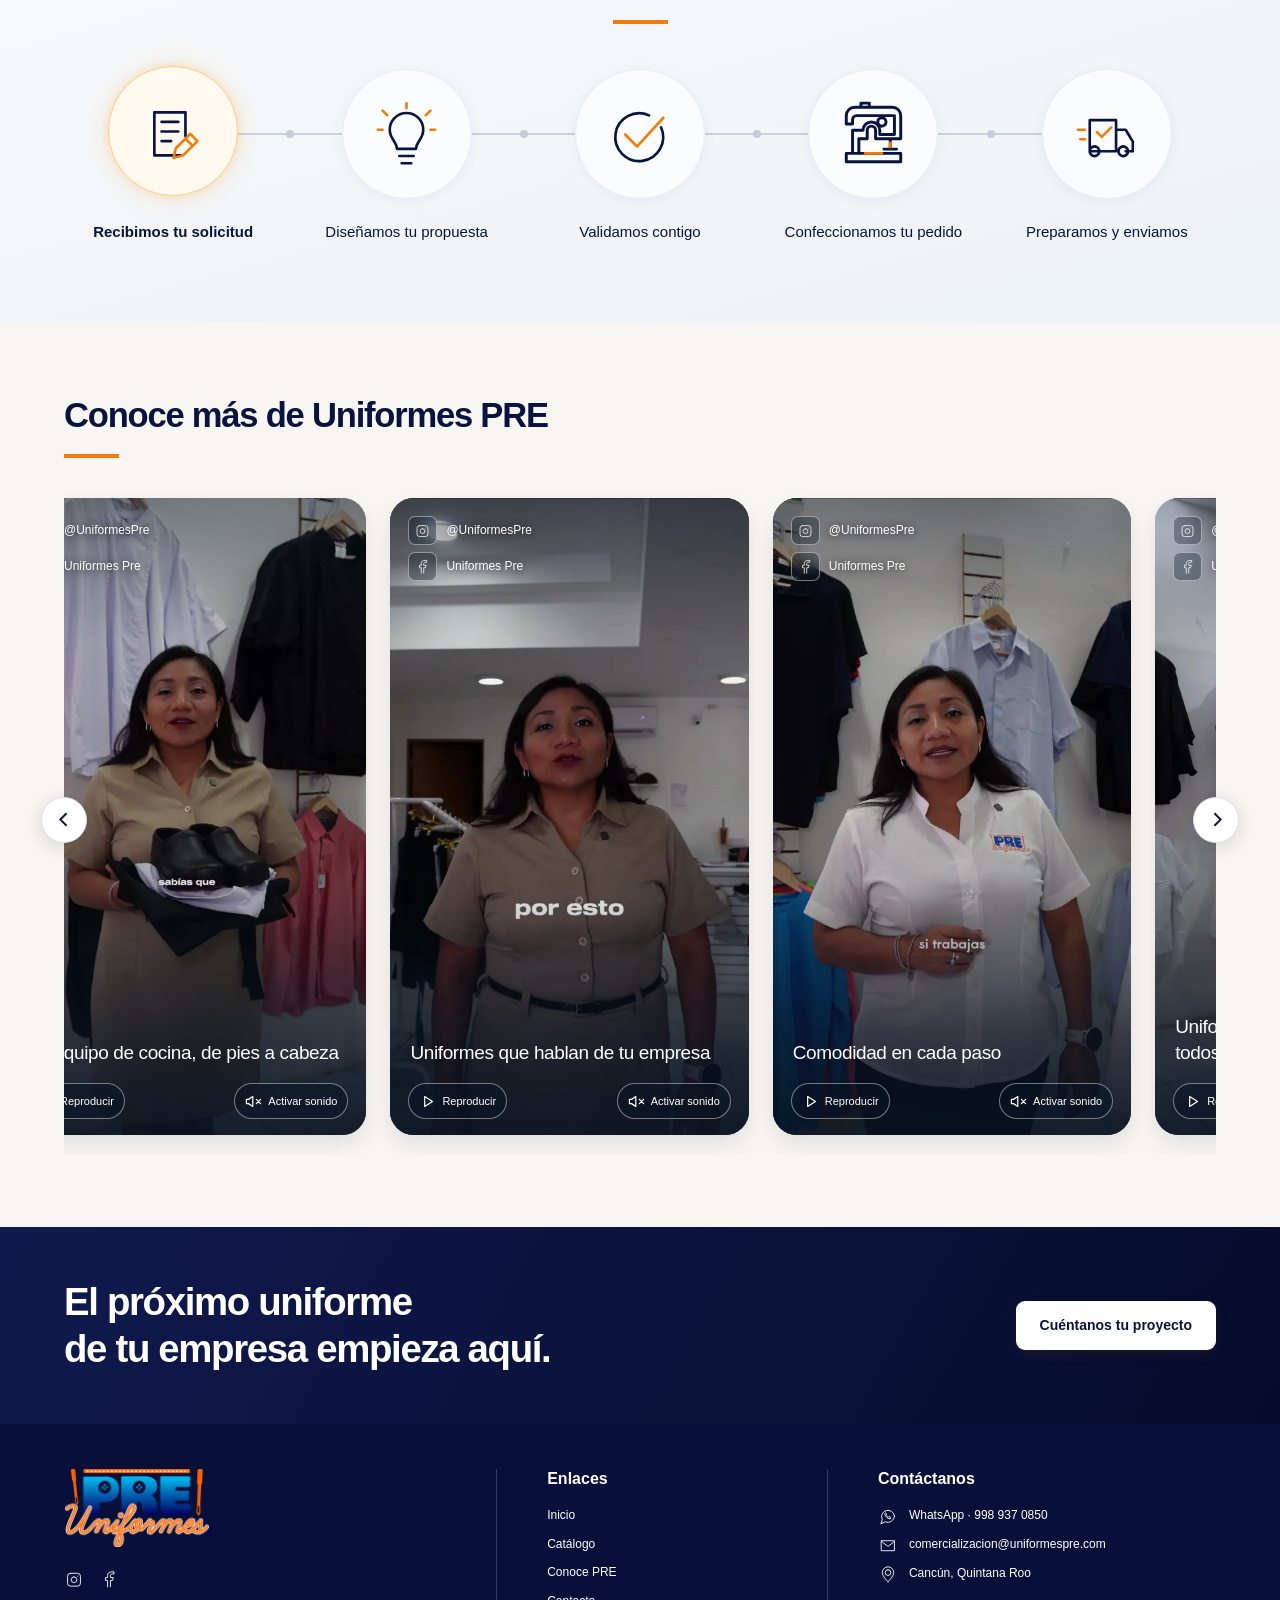
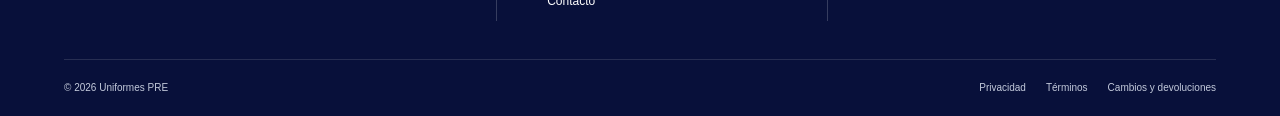
==== commit 87b74850: "Agrega términos y condiciones; categoría Servicio Co-Authored-By: Claude Opus 5.5 <noreply@anthropic" ====
--- a/index.html
+++ b/index.html
@@ -1,5 +1,5 @@
-<!doctype html><html lang="es"><head><meta charset="utf-8"><meta http-equiv="Content-Security-Policy" content="default-src 'none'; script-src 'self'; script-src-attr 'none'; style-src 'self' 'unsafe-inline' https://fonts.googleapis.com; img-src 'self'; media-src 'self'; font-src https://fonts.gstatic.com; frame-src https://maps.google.com https://www.google.com; connect-src 'none'; object-src 'none'; base-uri 'none'; form-action 'none'; upgrade-insecure-requests"><meta name="referrer" content="no-referrer"><meta name="viewport" content="width=device-width,initial-scale=1"><meta name="description" content="Uniformes PRE. Uniformes, confección y bordado para tu equipo en Cancún. Envíos a todo México."><meta name="theme-color" content="#081545"><link rel="icon" href="favicon.ico" sizes="48x48"><link rel="icon" type="image/png" sizes="32x32" href="assets/brand/favicon-32.png"><link rel="icon" type="image/png" sizes="192x192" href="assets/brand/favicon-192.png"><link rel="apple-touch-icon" href="assets/brand/apple-touch-icon.png"><title>Inicio | Uniformes PRE</title><link rel="preconnect" href="https://fonts.googleapis.com"><link rel="preconnect" href="https://fonts.gstatic.com" crossorigin><link href="https://fonts.googleapis.com/css2?family=Poppins:wght@400;500;600;700&display=swap" rel="stylesheet"><link rel="stylesheet" href="styles.css?v=20261117-legal"><script src="security.js?v=20261117-legal" defer></script><script src="site-config.js?v=20261117-legal" defer></script><script src="catalog-data.js?v=20261117-legal" defer></script><script src="quote-engine.js?v=20261117-legal" defer></script><script src="quote-cart.js?v=20261117-legal" defer></script><script src="app.js?v=20261117-legal" defer></script><script src="support-data.js?v=20261117-legal" defer></script><script src="support-chat.js?v=20261117-legal" defer></script></head><body data-view="inicio"><a class="skip-link" href="#main">Ir al contenido</a><div class="announcement"><svg class="icon icon-truck" viewBox="-2 -3 28 28" fill="none" stroke="currentColor" stroke-width="1.25" stroke-linecap="round" stroke-linejoin="round" aria-hidden="true"><path d="M5 5h11v13H5zM16 9h4l3 5v4h-3M9 18h7M9 18a2 2 0 1 0 0 .01M21 18a2 2 0 1 0 0 .01"/><path class="icon-accent" d="M0 9h3m-2 4h2M8 10l2 2 4-4"/></svg><span data-announcement>Envíos a todo México</span></div><header class="site-header"><a class="brand" href="index.html" aria-label="Uniformes PRE, inicio"><img src="assets/brand/pre-logo-transparent.png" alt="Uniformes PRE" width="280" height="147"></a><button class="menu-toggle" aria-expanded="false" aria-controls="site-nav" aria-label="Abrir menú"><span></span><span></span><span></span></button><nav id="site-nav" aria-label="Navegación principal"><a href="index.html" aria-current=page>Inicio</a><a href="catalogo.html" >Catálogo</a><a href="quienes-somos.html" >Conoce PRE</a><a href="contacto.html" >Contacto</a></nav><button type="button" class="header-cart" data-open-cart aria-label="Abrir carrito: 0 piezas" aria-haspopup="dialog"><svg class="icon" viewBox="0 0 24 24" fill="none" stroke="currentColor" stroke-width="1.6" stroke-linecap="round" stroke-linejoin="round" aria-hidden="true"><path d="M2 3h3l2.5 12h12l2-8H6M9 21a1 1 0 1 0 0-2 1 1 0 0 0 0 2m9 0a1 1 0 1 0 0-2 1 1 0 0 0 0 2"/></svg><span data-cart-count>0</span></button></header><main id="main"><section class="hero home-video-hero" aria-labelledby="home-title"><img class="hero-image" src="assets/videos/pre-catalogo-poster.webp" alt="" width="1080" height="1920" fetchpriority="high"><div class="hero-shade"></div><div class="container hero-inner"><div class="hero-copy"><h1 id="home-title"><img class="hero-lettering" src="assets/brand/profesionales-bordado.webp" srcset="assets/brand/profesionales-bordado-mobile.webp 960w, assets/brand/profesionales-bordado.webp 2048w" sizes="(max-width:720px) 92vw, 72vw" alt="Profesionales en cada detalle" width="2048" height="682" fetchpriority="high" decoding="async"></h1></div></div></section>
-<section class="section categories"><div class="container"><h2>Todo lo que tu empresa necesita para<br class="desktop-only"> vestir a su equipo en un solo lugar</h2><span class="accent-line"></span><div class="category-grid"><a href="catalogo.html?categoria=restaurante"><svg class="icon icon-chef" viewBox="-2 -3 28 28" fill="none" stroke="currentColor" stroke-width="1.25" stroke-linecap="round" stroke-linejoin="round" aria-hidden="true"><path d="M7 15v6h10v-6M7 18h10M7 15C0 15 1 6 7 6c1-6 9-6 10 0 6 0 7 9 0 9M10 10v5m4-5v5"/></svg><span>Gastronomía</span></a><a href="catalogo.html?categoria=hoteleria"><svg class="icon icon-hotel" viewBox="-2 -3 28 28" fill="none" stroke="currentColor" stroke-width="1.25" stroke-linecap="round" stroke-linejoin="round" aria-hidden="true"><path d="M5 22V9h14v13M3 22h18M9 13h1m4 0h1m-6 4h1m4 0h1m-5 5v-3h4v3 M5 0l.6 1.7 1.8.1-1.4 1.1.5 1.7L5 3.6l-1.5 1 .5-1.7-1.4-1.1 1.8-.1z M12 0l.6 1.7 1.8.1-1.4 1.1.5 1.7-1.5-1-1.5 1 .5-1.7-1.4-1.1 1.8-.1z M19 0l.6 1.7 1.8.1-1.4 1.1.5 1.7-1.5-1-1.5 1 .5-1.7-1.4-1.1 1.8-.1z"/></svg><span>Hotelería</span></a><a href="catalogo.html?categoria=salud"><svg class="icon icon-health" viewBox="-2 -3 28 28" fill="none" stroke="currentColor" stroke-width="1.25" stroke-linecap="round" stroke-linejoin="round" aria-hidden="true"><path d="M9 3h6v6h6v6h-6v6H9v-6H3V9h6z"/></svg><span>Salud</span></a><a href="catalogo.html?categoria=industrial"><svg class="icon icon-industry" viewBox="-2 -3 28 28" fill="none" stroke="currentColor" stroke-width="1.25" stroke-linecap="round" stroke-linejoin="round" aria-hidden="true"><path d="M3 21V11l6-4v6l6-5v5l3-2V3h3v18zM7 17v1m5-1v1m5-1v1"/></svg><span>Industrial</span></a><a href="catalogo.html?categoria=corporativo"><svg class="icon icon-tie" viewBox="-2 -3 28 28" fill="none" stroke="currentColor" stroke-width="1.25" stroke-linecap="round" stroke-linejoin="round" aria-hidden="true"><path d="m9 2 6 0-2 5 3 12-4 4-4-4 3-12zM11 7h2"/></svg><span>Corporativo</span></a><a href="catalogo.html?categoria=servicios"><svg class="icon icon-people" viewBox="-2 -3 28 28" fill="none" stroke="currentColor" stroke-width="1.25" stroke-linecap="round" stroke-linejoin="round" aria-hidden="true"><path d="M12 10a3 3 0 1 0 0-6 3 3 0 0 0 0 6M6 21v-3a6 6 0 0 1 12 0v3M4 12a2.5 2.5 0 1 0 0-5 2.5 2.5 0 0 0 0 5M1 20v-2a4 4 0 0 1 4-4m15-2a2.5 2.5 0 1 0 0-5 2.5 2.5 0 0 0 0 5m-1 2a4 4 0 0 1 4 4v2"/></svg><span>Servicios</span></a></div></div></section>
+<!doctype html><html lang="es"><head><meta charset="utf-8"><meta http-equiv="Content-Security-Policy" content="default-src 'none'; script-src 'self'; script-src-attr 'none'; style-src 'self' 'unsafe-inline' https://fonts.googleapis.com; img-src 'self'; media-src 'self'; font-src https://fonts.gstatic.com; frame-src https://maps.google.com https://www.google.com; connect-src 'none'; object-src 'none'; base-uri 'none'; form-action 'none'; upgrade-insecure-requests"><meta name="referrer" content="no-referrer"><meta name="viewport" content="width=device-width,initial-scale=1"><meta name="description" content="Uniformes PRE. Uniformes, confección y bordado para tu equipo en Cancún. Envíos a todo México."><meta name="theme-color" content="#081545"><link rel="icon" href="favicon.ico" sizes="48x48"><link rel="icon" type="image/png" sizes="32x32" href="assets/brand/favicon-32.png"><link rel="icon" type="image/png" sizes="192x192" href="assets/brand/favicon-192.png"><link rel="apple-touch-icon" href="assets/brand/apple-touch-icon.png"><title>Inicio | Uniformes PRE</title><link rel="preconnect" href="https://fonts.googleapis.com"><link rel="preconnect" href="https://fonts.gstatic.com" crossorigin><link href="https://fonts.googleapis.com/css2?family=Poppins:wght@400;500;600;700&display=swap" rel="stylesheet"><link rel="stylesheet" href="styles.css?v=20261117-terminos"><script src="security.js?v=20261117-terminos" defer></script><script src="site-config.js?v=20261117-terminos" defer></script><script src="catalog-data.js?v=20261117-terminos" defer></script><script src="quote-engine.js?v=20261117-terminos" defer></script><script src="quote-cart.js?v=20261117-terminos" defer></script><script src="app.js?v=20261117-terminos" defer></script><script src="support-data.js?v=20261117-terminos" defer></script><script src="support-chat.js?v=20261117-terminos" defer></script></head><body data-view="inicio"><a class="skip-link" href="#main">Ir al contenido</a><div class="announcement"><svg class="icon icon-truck" viewBox="-2 -3 28 28" fill="none" stroke="currentColor" stroke-width="1.25" stroke-linecap="round" stroke-linejoin="round" aria-hidden="true"><path d="M5 5h11v13H5zM16 9h4l3 5v4h-3M9 18h7M9 18a2 2 0 1 0 0 .01M21 18a2 2 0 1 0 0 .01"/><path class="icon-accent" d="M0 9h3m-2 4h2M8 10l2 2 4-4"/></svg><span data-announcement>Envíos a todo México</span></div><header class="site-header"><a class="brand" href="index.html" aria-label="Uniformes PRE, inicio"><img src="assets/brand/pre-logo-transparent.png" alt="Uniformes PRE" width="280" height="147"></a><button class="menu-toggle" aria-expanded="false" aria-controls="site-nav" aria-label="Abrir menú"><span></span><span></span><span></span></button><nav id="site-nav" aria-label="Navegación principal"><a href="index.html" aria-current=page>Inicio</a><a href="catalogo.html" >Catálogo</a><a href="quienes-somos.html" >Conoce PRE</a><a href="contacto.html" >Contacto</a></nav><button type="button" class="header-cart" data-open-cart aria-label="Abrir carrito: 0 piezas" aria-haspopup="dialog"><svg class="icon" viewBox="0 0 24 24" fill="none" stroke="currentColor" stroke-width="1.6" stroke-linecap="round" stroke-linejoin="round" aria-hidden="true"><path d="M2 3h3l2.5 12h12l2-8H6M9 21a1 1 0 1 0 0-2 1 1 0 0 0 0 2m9 0a1 1 0 1 0 0-2 1 1 0 0 0 0 2"/></svg><span data-cart-count>0</span></button></header><main id="main"><section class="hero home-video-hero" aria-labelledby="home-title"><img class="hero-image" src="assets/videos/pre-catalogo-poster.webp" alt="" width="1080" height="1920" fetchpriority="high"><div class="hero-shade"></div><div class="container hero-inner"><div class="hero-copy"><h1 id="home-title"><img class="hero-lettering" src="assets/brand/profesionales-bordado.webp" srcset="assets/brand/profesionales-bordado-mobile.webp 960w, assets/brand/profesionales-bordado.webp 2048w" sizes="(max-width:720px) 92vw, 72vw" alt="Profesionales en cada detalle" width="2048" height="682" fetchpriority="high" decoding="async"></h1></div></div></section>
+<section class="section categories"><div class="container"><h2>Todo lo que tu empresa necesita para<br class="desktop-only"> vestir a su equipo en un solo lugar</h2><span class="accent-line"></span><div class="category-grid"><a href="catalogo.html?categoria=restaurante"><svg class="icon icon-chef" viewBox="-2 -3 28 28" fill="none" stroke="currentColor" stroke-width="1.25" stroke-linecap="round" stroke-linejoin="round" aria-hidden="true"><path d="M7 15v6h10v-6M7 18h10M7 15C0 15 1 6 7 6c1-6 9-6 10 0 6 0 7 9 0 9M10 10v5m4-5v5"/></svg><span>Gastronomía</span></a><a href="catalogo.html?categoria=hoteleria"><svg class="icon icon-hotel" viewBox="-2 -3 28 28" fill="none" stroke="currentColor" stroke-width="1.25" stroke-linecap="round" stroke-linejoin="round" aria-hidden="true"><path d="M5 22V9h14v13M3 22h18M9 13h1m4 0h1m-6 4h1m4 0h1m-5 5v-3h4v3 M5 0l.6 1.7 1.8.1-1.4 1.1.5 1.7L5 3.6l-1.5 1 .5-1.7-1.4-1.1 1.8-.1z M12 0l.6 1.7 1.8.1-1.4 1.1.5 1.7-1.5-1-1.5 1 .5-1.7-1.4-1.1 1.8-.1z M19 0l.6 1.7 1.8.1-1.4 1.1.5 1.7-1.5-1-1.5 1 .5-1.7-1.4-1.1 1.8-.1z"/></svg><span>Hotelería</span></a><a href="catalogo.html?categoria=salud"><svg class="icon icon-health" viewBox="-2 -3 28 28" fill="none" stroke="currentColor" stroke-width="1.25" stroke-linecap="round" stroke-linejoin="round" aria-hidden="true"><path d="M9 3h6v6h6v6h-6v6H9v-6H3V9h6z"/></svg><span>Salud</span></a><a href="catalogo.html?categoria=industrial"><svg class="icon icon-industry" viewBox="-2 -3 28 28" fill="none" stroke="currentColor" stroke-width="1.25" stroke-linecap="round" stroke-linejoin="round" aria-hidden="true"><path d="M3 21V11l6-4v6l6-5v5l3-2V3h3v18zM7 17v1m5-1v1m5-1v1"/></svg><span>Industrial</span></a><a href="catalogo.html?categoria=corporativo"><svg class="icon icon-tie" viewBox="-2 -3 28 28" fill="none" stroke="currentColor" stroke-width="1.25" stroke-linecap="round" stroke-linejoin="round" aria-hidden="true"><path d="m9 2 6 0-2 5 3 12-4 4-4-4 3-12zM11 7h2"/></svg><span>Corporativo</span></a><a href="catalogo.html?categoria=servicios"><svg class="icon icon-people" viewBox="-2 -3 28 28" fill="none" stroke="currentColor" stroke-width="1.25" stroke-linecap="round" stroke-linejoin="round" aria-hidden="true"><path d="M12 10a3 3 0 1 0 0-6 3 3 0 0 0 0 6M6 21v-3a6 6 0 0 1 12 0v3M4 12a2.5 2.5 0 1 0 0-5 2.5 2.5 0 0 0 0 5M1 20v-2a4 4 0 0 1 4-4m15-2a2.5 2.5 0 1 0 0-5 2.5 2.5 0 0 0 0 5m-1 2a4 4 0 0 1 4 4v2"/></svg><span>Servicio</span></a></div></div></section>
 <section class="section featured-section"><div class="container"><div class="section-heading"><div><h2>Productos destacados</h2><span class="accent-line"></span></div><a class="inline-link" href="catalogo.html">Ver catálogo <svg class="icon icon-arrow" viewBox="-2 -3 28 28" fill="none" stroke="currentColor" stroke-width="1.25" stroke-linecap="round" stroke-linejoin="round" aria-hidden="true"><path d="M4 12h16m-6-6 6 6-6 6"/></svg></a></div><div class="featured-grid"><a class="featured-card" href="catalogo.html?producto=FI001MC-G"><div class="featured-visual"><span class="bestseller">Best seller</span><img src="assets/products/catalog-20261108/filipina-repelente-corta-blanco-frente.webp" alt="Filipina repelente" loading="lazy"></div><h3>Filipina repelente</h3></a><a class="featured-card" href="catalogo.html?producto=CZ001ML"><div class="featured-visual"><span class="bestseller">Best seller</span><img src="assets/products/catalog-20261108/cazadora-larga-azul-marino-frente.webp" alt="Cazadora manga larga" loading="lazy"></div><h3>Cazadora manga larga</h3></a><a class="featured-card" href="catalogo.html?producto=PL001"><div class="featured-visual"><span class="bestseller">Best seller</span><img src="assets/products/catalog-20261108/polo-blanco-frente.webp" alt="Polo Dry-Fit" loading="lazy"></div><h3>Polo Dry-Fit</h3></a></div></div></section>
 <section class="section reviews-section" aria-labelledby="reviews-title"><div class="container"><h2 id="reviews-title">Quienes confiaron en nosotros</h2><span class="accent-line"></span></div><div class="review-window"><div class="review-track"><div class="review-group"><article class="review-card"><div class="review-top"><span class="review-google">Google</span><span class="review-stars" aria-label="5 de 5 estrellas">★★★★★</span></div><blockquote>“Nos ayudaron a elaborar los uniformes de nuestro equipo y la experiencia fue excelente de principio a fin.”</blockquote><div class="review-bottom"><strong>Daniela Martinez Archundia</strong><a href="https://www.google.com/maps/place/Uniformes+Pre/@21.1634717,-86.85381,17z/data=!4m10!1m2!2m1!1sUniformes+PRE+Mega+Soriana+Lopez+Portillo+Cancun!3m6!1s0x8f4c2b64988263ff:0x5cca5e52f46e124d!8m2!3d21.1634717!4d-86.8493039![base64]!16s%2Fg%2F11h_vy2zzv?entry=ttu" target="_blank" rel="noopener noreferrer" >Ver en Google</a></div></article><article class="review-card"><div class="review-top"><span class="review-google">Google</span><span class="review-stars" aria-label="5 de 5 estrellas">★★★★★</span></div><blockquote>“manejan telas de alta calidad, accesible en precios, rápidos”</blockquote><div class="review-bottom"><strong>Elizabeth Jarillo</strong><a href="https://www.google.com/maps/place/Uniformes+Pre/@21.1634717,-86.85381,17z/data=!4m10!1m2!2m1!1sUniformes+PRE+Mega+Soriana+Lopez+Portillo+Cancun!3m6!1s0x8f4c2b64988263ff:0x5cca5e52f46e124d!8m2!3d21.1634717!4d-86.8493039![base64]!16s%2Fg%2F11h_vy2zzv?entry=ttu" target="_blank" rel="noopener noreferrer" >Ver en Google</a></div></article><article class="review-card"><div class="review-top"><span class="review-google">Google</span><span class="review-stars" aria-label="5 de 5 estrellas">★★★★★</span></div><blockquote>“la calidad al 100 y tambien los tiempos de entrega y atención. Muy recomendado!!”</blockquote><div class="review-bottom"><strong>Juan Manuel Diaz</strong><a href="https://www.google.com/maps/place/Uniformes+Pre/@21.1634717,-86.85381,17z/data=!4m10!1m2!2m1!1sUniformes+PRE+Mega+Soriana+Lopez+Portillo+Cancun!3m6!1s0x8f4c2b64988263ff:0x5cca5e52f46e124d!8m2!3d21.1634717!4d-86.8493039![base64]!16s%2Fg%2F11h_vy2zzv?entry=ttu" target="_blank" rel="noopener noreferrer" >Ver en Google</a></div></article></div><div class="review-group" aria-hidden="true" inert><article class="review-card"><div class="review-top"><span class="review-google">Google</span><span class="review-stars" aria-label="5 de 5 estrellas">★★★★★</span></div><blockquote>“Nos ayudaron a elaborar los uniformes de nuestro equipo y la experiencia fue excelente de principio a fin.”</blockquote><div class="review-bottom"><strong>Daniela Martinez Archundia</strong><a href="https://www.google.com/maps/place/Uniformes+Pre/@21.1634717,-86.85381,17z/data=!4m10!1m2!2m1!1sUniformes+PRE+Mega+Soriana+Lopez+Portillo+Cancun!3m6!1s0x8f4c2b64988263ff:0x5cca5e52f46e124d!8m2!3d21.1634717!4d-86.8493039![base64]!16s%2Fg%2F11h_vy2zzv?entry=ttu" target="_blank" rel="noopener noreferrer" tabindex="-1">Ver en Google</a></div></article><article class="review-card"><div class="review-top"><span class="review-google">Google</span><span class="review-stars" aria-label="5 de 5 estrellas">★★★★★</span></div><blockquote>“manejan telas de alta calidad, accesible en precios, rápidos”</blockquote><div class="review-bottom"><strong>Elizabeth Jarillo</strong><a href="https://www.google.com/maps/place/Uniformes+Pre/@21.1634717,-86.85381,17z/data=!4m10!1m2!2m1!1sUniformes+PRE+Mega+Soriana+Lopez+Portillo+Cancun!3m6!1s0x8f4c2b64988263ff:0x5cca5e52f46e124d!8m2!3d21.1634717!4d-86.8493039![base64]!16s%2Fg%2F11h_vy2zzv?entry=ttu" target="_blank" rel="noopener noreferrer" tabindex="-1">Ver en Google</a></div></article><article class="review-card"><div class="review-top"><span class="review-google">Google</span><span class="review-stars" aria-label="5 de 5 estrellas">★★★★★</span></div><blockquote>“la calidad al 100 y tambien los tiempos de entrega y atención. Muy recomendado!!”</blockquote><div class="review-bottom"><strong>Juan Manuel Diaz</strong><a href="https://www.google.com/maps/place/Uniformes+Pre/@21.1634717,-86.85381,17z/data=!4m10!1m2!2m1!1sUniformes+PRE+Mega+Soriana+Lopez+Portillo+Cancun!3m6!1s0x8f4c2b64988263ff:0x5cca5e52f46e124d!8m2!3d21.1634717!4d-86.8493039![base64]!16s%2Fg%2F11h_vy2zzv?entry=ttu" target="_blank" rel="noopener noreferrer" tabindex="-1">Ver en Google</a></div></article></div></div></div></section>
 <section class="embroidery" id="bordado" data-embroidery aria-labelledby="embroidery-title"><img class="embroidery-background" src="assets/videos/pre-bordado-poster.webp" alt="" loading="lazy"><div class="embroidery-shade"></div><div class="container embroidery-inner"><div><h2 id="embroidery-title">Tu marca en <br><span>cada puntada</span></h2><p>Lleva tu identidad bordada <br>a todas partes.</p></div></div></section>
--- a/styles.css
+++ b/styles.css
@@ -207,3 +207,4 @@
 #legal-dialog .legal-body p{margin:0 0 10px}
 #legal-dialog .legal-body ul{margin:0 0 12px;padding-left:22px}
 #legal-dialog .legal-body li{margin-bottom:4px}
+#legal-dialog .legal-body ul ul{margin:6px 0 4px;list-style:circle}
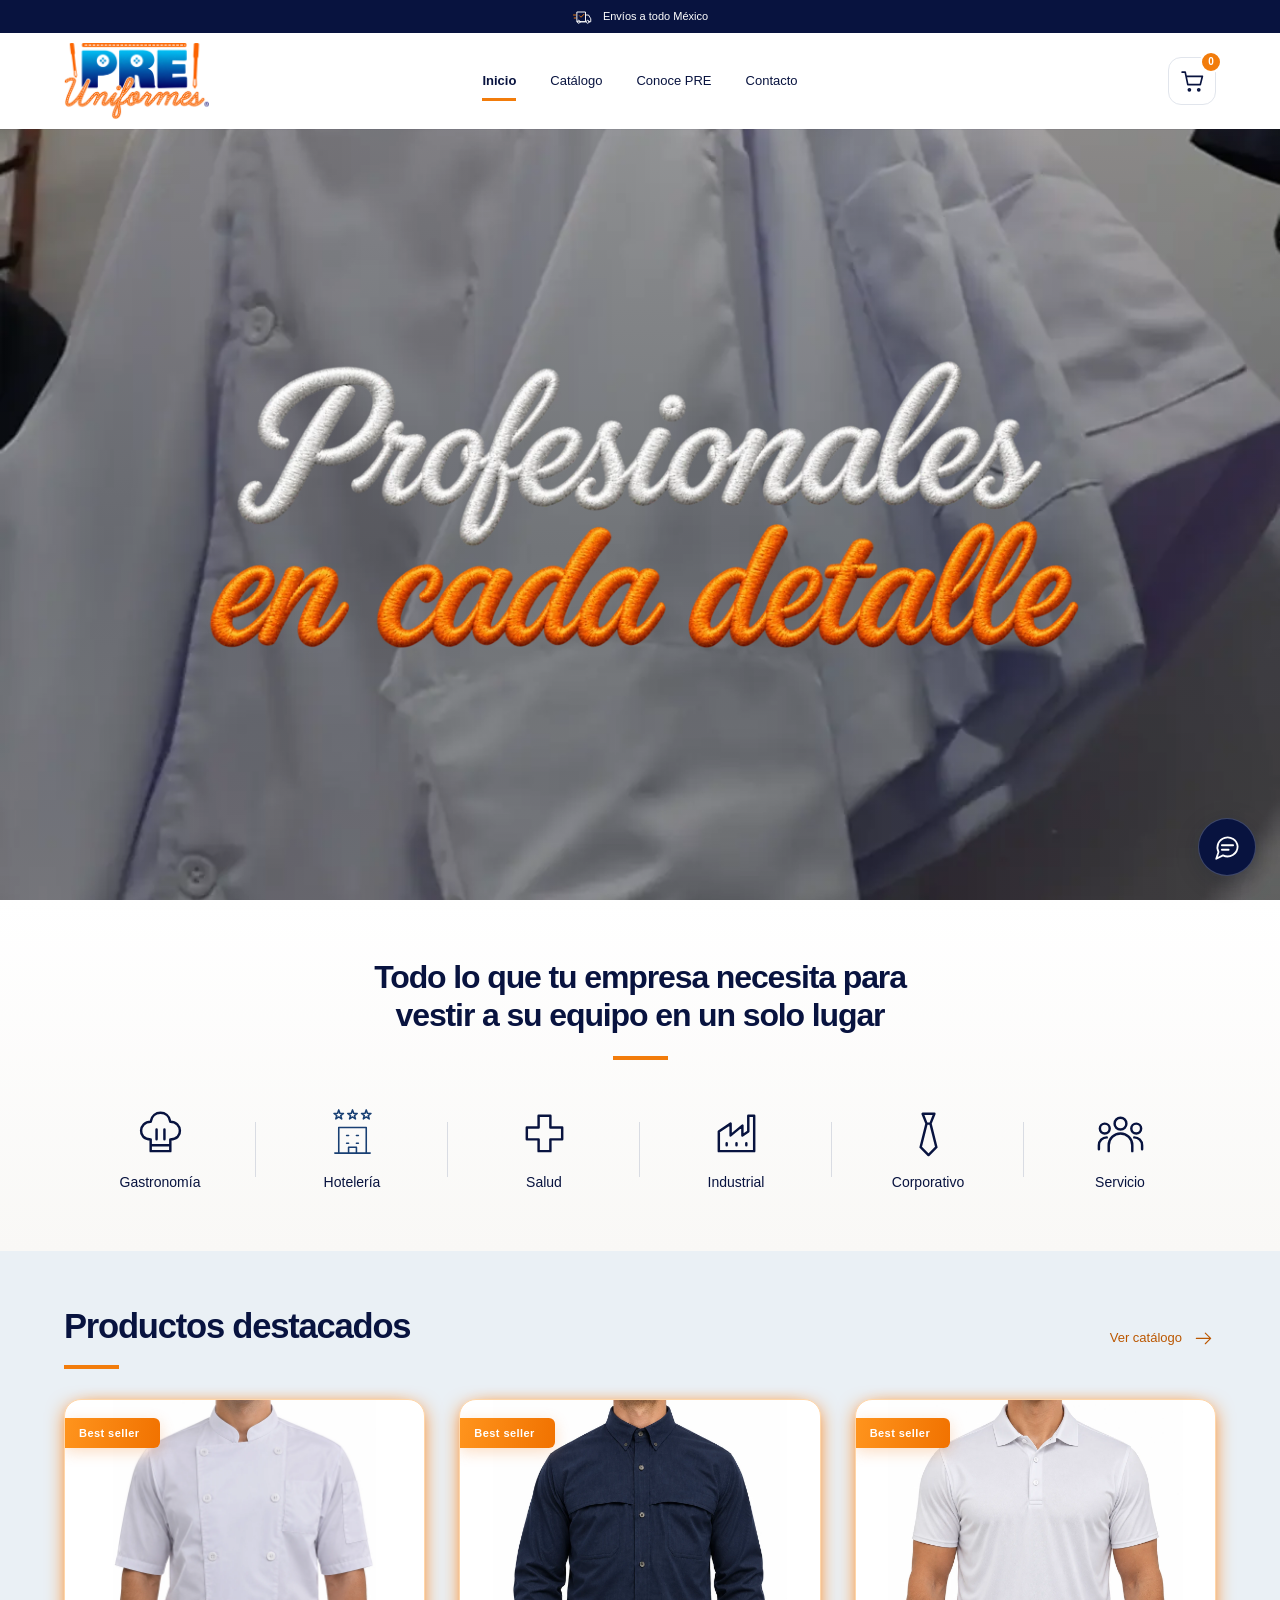
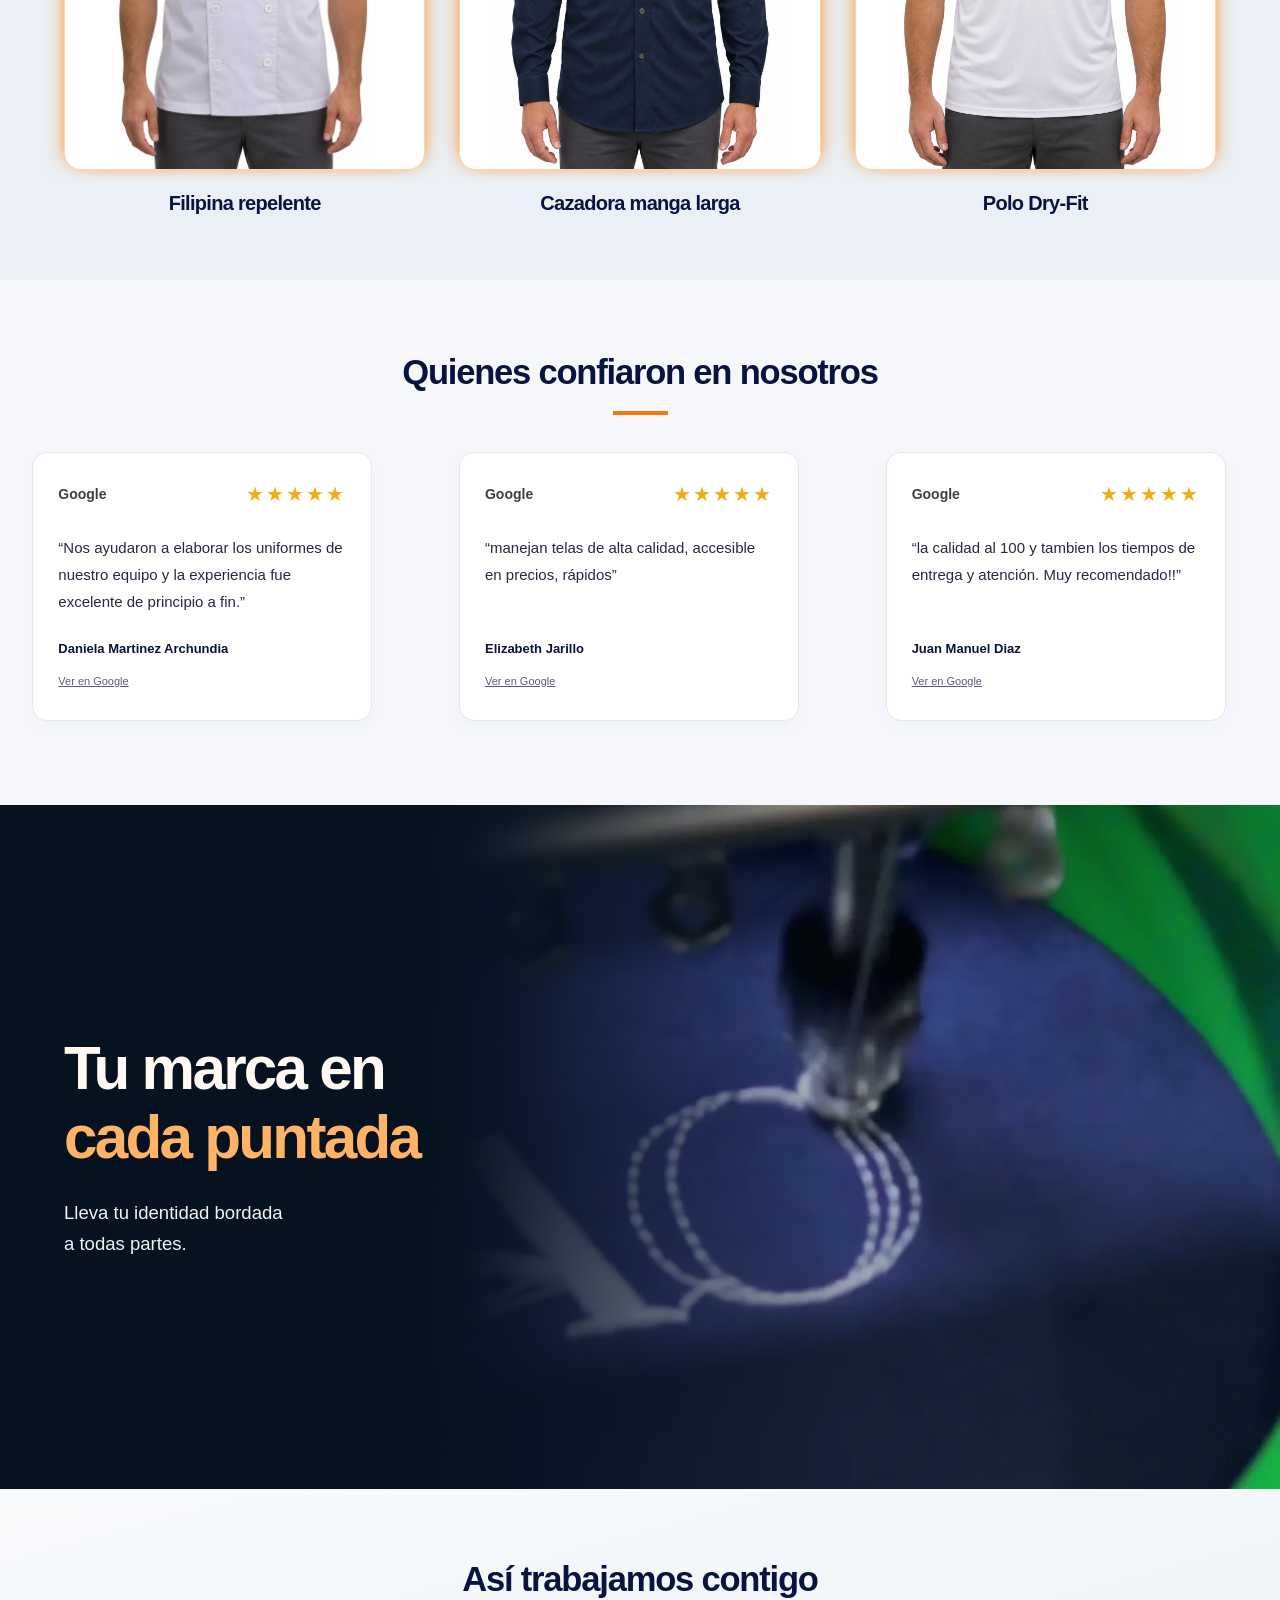
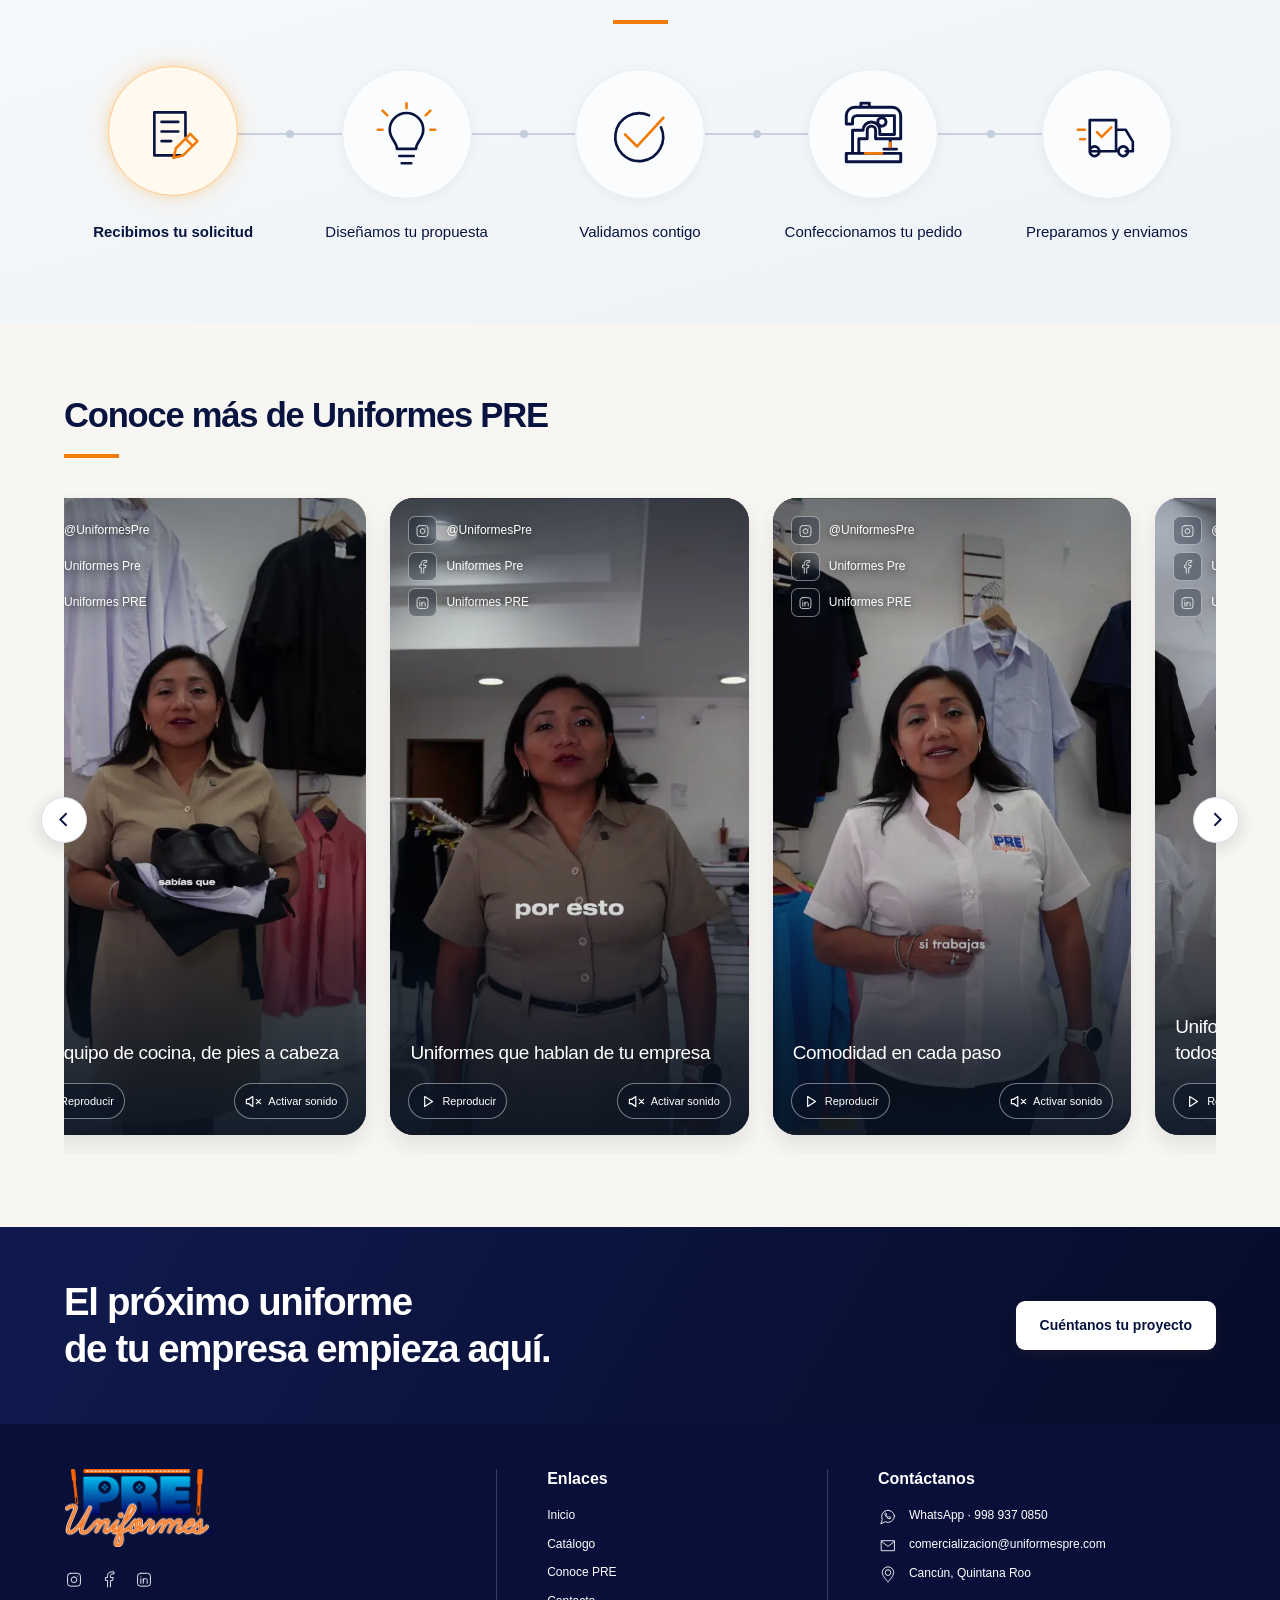
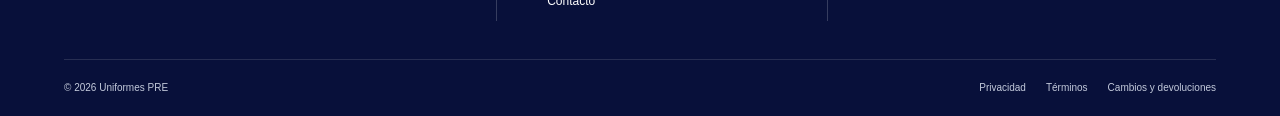
==== commit eb1b6c13: "Agrega LinkedIn y colores de la gorra de gabardina Co-Authored-By: Claude Opus 5.5 <noreply@anthropi" ====
--- a/index.html
+++ b/index.html
@@ -1,8 +1,8 @@
-<!doctype html><html lang="es"><head><meta charset="utf-8"><meta http-equiv="Content-Security-Policy" content="default-src 'none'; script-src 'self'; script-src-attr 'none'; style-src 'self' 'unsafe-inline' https://fonts.googleapis.com; img-src 'self'; media-src 'self'; font-src https://fonts.gstatic.com; frame-src https://maps.google.com https://www.google.com; connect-src 'none'; object-src 'none'; base-uri 'none'; form-action 'none'; upgrade-insecure-requests"><meta name="referrer" content="no-referrer"><meta name="viewport" content="width=device-width,initial-scale=1"><meta name="description" content="Uniformes PRE. Uniformes, confección y bordado para tu equipo en Cancún. Envíos a todo México."><meta name="theme-color" content="#081545"><link rel="icon" href="favicon.ico" sizes="48x48"><link rel="icon" type="image/png" sizes="32x32" href="assets/brand/favicon-32.png"><link rel="icon" type="image/png" sizes="192x192" href="assets/brand/favicon-192.png"><link rel="apple-touch-icon" href="assets/brand/apple-touch-icon.png"><title>Inicio | Uniformes PRE</title><link rel="preconnect" href="https://fonts.googleapis.com"><link rel="preconnect" href="https://fonts.gstatic.com" crossorigin><link href="https://fonts.googleapis.com/css2?family=Poppins:wght@400;500;600;700&display=swap" rel="stylesheet"><link rel="stylesheet" href="styles.css?v=20261117-terminos"><script src="security.js?v=20261117-terminos" defer></script><script src="site-config.js?v=20261117-terminos" defer></script><script src="catalog-data.js?v=20261117-terminos" defer></script><script src="quote-engine.js?v=20261117-terminos" defer></script><script src="quote-cart.js?v=20261117-terminos" defer></script><script src="app.js?v=20261117-terminos" defer></script><script src="support-data.js?v=20261117-terminos" defer></script><script src="support-chat.js?v=20261117-terminos" defer></script></head><body data-view="inicio"><a class="skip-link" href="#main">Ir al contenido</a><div class="announcement"><svg class="icon icon-truck" viewBox="-2 -3 28 28" fill="none" stroke="currentColor" stroke-width="1.25" stroke-linecap="round" stroke-linejoin="round" aria-hidden="true"><path d="M5 5h11v13H5zM16 9h4l3 5v4h-3M9 18h7M9 18a2 2 0 1 0 0 .01M21 18a2 2 0 1 0 0 .01"/><path class="icon-accent" d="M0 9h3m-2 4h2M8 10l2 2 4-4"/></svg><span data-announcement>Envíos a todo México</span></div><header class="site-header"><a class="brand" href="index.html" aria-label="Uniformes PRE, inicio"><img src="assets/brand/pre-logo-transparent.png" alt="Uniformes PRE" width="280" height="147"></a><button class="menu-toggle" aria-expanded="false" aria-controls="site-nav" aria-label="Abrir menú"><span></span><span></span><span></span></button><nav id="site-nav" aria-label="Navegación principal"><a href="index.html" aria-current=page>Inicio</a><a href="catalogo.html" >Catálogo</a><a href="quienes-somos.html" >Conoce PRE</a><a href="contacto.html" >Contacto</a></nav><button type="button" class="header-cart" data-open-cart aria-label="Abrir carrito: 0 piezas" aria-haspopup="dialog"><svg class="icon" viewBox="0 0 24 24" fill="none" stroke="currentColor" stroke-width="1.6" stroke-linecap="round" stroke-linejoin="round" aria-hidden="true"><path d="M2 3h3l2.5 12h12l2-8H6M9 21a1 1 0 1 0 0-2 1 1 0 0 0 0 2m9 0a1 1 0 1 0 0-2 1 1 0 0 0 0 2"/></svg><span data-cart-count>0</span></button></header><main id="main"><section class="hero home-video-hero" aria-labelledby="home-title"><img class="hero-image" src="assets/videos/pre-catalogo-poster.webp" alt="" width="1080" height="1920" fetchpriority="high"><div class="hero-shade"></div><div class="container hero-inner"><div class="hero-copy"><h1 id="home-title"><img class="hero-lettering" src="assets/brand/profesionales-bordado.webp" srcset="assets/brand/profesionales-bordado-mobile.webp 960w, assets/brand/profesionales-bordado.webp 2048w" sizes="(max-width:720px) 92vw, 72vw" alt="Profesionales en cada detalle" width="2048" height="682" fetchpriority="high" decoding="async"></h1></div></div></section>
+<!doctype html><html lang="es"><head><meta charset="utf-8"><meta http-equiv="Content-Security-Policy" content="default-src 'none'; script-src 'self'; script-src-attr 'none'; style-src 'self' 'unsafe-inline' https://fonts.googleapis.com; img-src 'self'; media-src 'self'; font-src https://fonts.gstatic.com; frame-src https://maps.google.com https://www.google.com; connect-src 'none'; object-src 'none'; base-uri 'none'; form-action 'none'; upgrade-insecure-requests"><meta name="referrer" content="no-referrer"><meta name="viewport" content="width=device-width,initial-scale=1"><meta name="description" content="Uniformes PRE. Uniformes, confección y bordado para tu equipo en Cancún. Envíos a todo México."><meta name="theme-color" content="#081545"><link rel="icon" href="favicon.ico" sizes="48x48"><link rel="icon" type="image/png" sizes="32x32" href="assets/brand/favicon-32.png"><link rel="icon" type="image/png" sizes="192x192" href="assets/brand/favicon-192.png"><link rel="apple-touch-icon" href="assets/brand/apple-touch-icon.png"><title>Inicio | Uniformes PRE</title><link rel="preconnect" href="https://fonts.googleapis.com"><link rel="preconnect" href="https://fonts.gstatic.com" crossorigin><link href="https://fonts.googleapis.com/css2?family=Poppins:wght@400;500;600;700&display=swap" rel="stylesheet"><link rel="stylesheet" href="styles.css?v=20261117-linkedin"><script src="security.js?v=20261117-linkedin" defer></script><script src="site-config.js?v=20261117-linkedin" defer></script><script src="catalog-data.js?v=20261117-linkedin" defer></script><script src="quote-engine.js?v=20261117-linkedin" defer></script><script src="quote-cart.js?v=20261117-linkedin" defer></script><script src="app.js?v=20261117-linkedin" defer></script><script src="support-data.js?v=20261117-linkedin" defer></script><script src="support-chat.js?v=20261117-linkedin" defer></script></head><body data-view="inicio"><a class="skip-link" href="#main">Ir al contenido</a><div class="announcement"><svg class="icon icon-truck" viewBox="-2 -3 28 28" fill="none" stroke="currentColor" stroke-width="1.25" stroke-linecap="round" stroke-linejoin="round" aria-hidden="true"><path d="M5 5h11v13H5zM16 9h4l3 5v4h-3M9 18h7M9 18a2 2 0 1 0 0 .01M21 18a2 2 0 1 0 0 .01"/><path class="icon-accent" d="M0 9h3m-2 4h2M8 10l2 2 4-4"/></svg><span data-announcement>Envíos a todo México</span></div><header class="site-header"><a class="brand" href="index.html" aria-label="Uniformes PRE, inicio"><img src="assets/brand/pre-logo-transparent.png" alt="Uniformes PRE" width="280" height="147"></a><button class="menu-toggle" aria-expanded="false" aria-controls="site-nav" aria-label="Abrir menú"><span></span><span></span><span></span></button><nav id="site-nav" aria-label="Navegación principal"><a href="index.html" aria-current=page>Inicio</a><a href="catalogo.html" >Catálogo</a><a href="quienes-somos.html" >Conoce PRE</a><a href="contacto.html" >Contacto</a></nav><button type="button" class="header-cart" data-open-cart aria-label="Abrir carrito: 0 piezas" aria-haspopup="dialog"><svg class="icon" viewBox="0 0 24 24" fill="none" stroke="currentColor" stroke-width="1.6" stroke-linecap="round" stroke-linejoin="round" aria-hidden="true"><path d="M2 3h3l2.5 12h12l2-8H6M9 21a1 1 0 1 0 0-2 1 1 0 0 0 0 2m9 0a1 1 0 1 0 0-2 1 1 0 0 0 0 2"/></svg><span data-cart-count>0</span></button></header><main id="main"><section class="hero home-video-hero" aria-labelledby="home-title"><img class="hero-image" src="assets/videos/pre-catalogo-poster.webp" alt="" width="1080" height="1920" fetchpriority="high"><div class="hero-shade"></div><div class="container hero-inner"><div class="hero-copy"><h1 id="home-title"><img class="hero-lettering" src="assets/brand/profesionales-bordado.webp" srcset="assets/brand/profesionales-bordado-mobile.webp 960w, assets/brand/profesionales-bordado.webp 2048w" sizes="(max-width:720px) 92vw, 72vw" alt="Profesionales en cada detalle" width="2048" height="682" fetchpriority="high" decoding="async"></h1></div></div></section>
 <section class="section categories"><div class="container"><h2>Todo lo que tu empresa necesita para<br class="desktop-only"> vestir a su equipo en un solo lugar</h2><span class="accent-line"></span><div class="category-grid"><a href="catalogo.html?categoria=restaurante"><svg class="icon icon-chef" viewBox="-2 -3 28 28" fill="none" stroke="currentColor" stroke-width="1.25" stroke-linecap="round" stroke-linejoin="round" aria-hidden="true"><path d="M7 15v6h10v-6M7 18h10M7 15C0 15 1 6 7 6c1-6 9-6 10 0 6 0 7 9 0 9M10 10v5m4-5v5"/></svg><span>Gastronomía</span></a><a href="catalogo.html?categoria=hoteleria"><svg class="icon icon-hotel" viewBox="-2 -3 28 28" fill="none" stroke="currentColor" stroke-width="1.25" stroke-linecap="round" stroke-linejoin="round" aria-hidden="true"><path d="M5 22V9h14v13M3 22h18M9 13h1m4 0h1m-6 4h1m4 0h1m-5 5v-3h4v3 M5 0l.6 1.7 1.8.1-1.4 1.1.5 1.7L5 3.6l-1.5 1 .5-1.7-1.4-1.1 1.8-.1z M12 0l.6 1.7 1.8.1-1.4 1.1.5 1.7-1.5-1-1.5 1 .5-1.7-1.4-1.1 1.8-.1z M19 0l.6 1.7 1.8.1-1.4 1.1.5 1.7-1.5-1-1.5 1 .5-1.7-1.4-1.1 1.8-.1z"/></svg><span>Hotelería</span></a><a href="catalogo.html?categoria=salud"><svg class="icon icon-health" viewBox="-2 -3 28 28" fill="none" stroke="currentColor" stroke-width="1.25" stroke-linecap="round" stroke-linejoin="round" aria-hidden="true"><path d="M9 3h6v6h6v6h-6v6H9v-6H3V9h6z"/></svg><span>Salud</span></a><a href="catalogo.html?categoria=industrial"><svg class="icon icon-industry" viewBox="-2 -3 28 28" fill="none" stroke="currentColor" stroke-width="1.25" stroke-linecap="round" stroke-linejoin="round" aria-hidden="true"><path d="M3 21V11l6-4v6l6-5v5l3-2V3h3v18zM7 17v1m5-1v1m5-1v1"/></svg><span>Industrial</span></a><a href="catalogo.html?categoria=corporativo"><svg class="icon icon-tie" viewBox="-2 -3 28 28" fill="none" stroke="currentColor" stroke-width="1.25" stroke-linecap="round" stroke-linejoin="round" aria-hidden="true"><path d="m9 2 6 0-2 5 3 12-4 4-4-4 3-12zM11 7h2"/></svg><span>Corporativo</span></a><a href="catalogo.html?categoria=servicios"><svg class="icon icon-people" viewBox="-2 -3 28 28" fill="none" stroke="currentColor" stroke-width="1.25" stroke-linecap="round" stroke-linejoin="round" aria-hidden="true"><path d="M12 10a3 3 0 1 0 0-6 3 3 0 0 0 0 6M6 21v-3a6 6 0 0 1 12 0v3M4 12a2.5 2.5 0 1 0 0-5 2.5 2.5 0 0 0 0 5M1 20v-2a4 4 0 0 1 4-4m15-2a2.5 2.5 0 1 0 0-5 2.5 2.5 0 0 0 0 5m-1 2a4 4 0 0 1 4 4v2"/></svg><span>Servicio</span></a></div></div></section>
 <section class="section featured-section"><div class="container"><div class="section-heading"><div><h2>Productos destacados</h2><span class="accent-line"></span></div><a class="inline-link" href="catalogo.html">Ver catálogo <svg class="icon icon-arrow" viewBox="-2 -3 28 28" fill="none" stroke="currentColor" stroke-width="1.25" stroke-linecap="round" stroke-linejoin="round" aria-hidden="true"><path d="M4 12h16m-6-6 6 6-6 6"/></svg></a></div><div class="featured-grid"><a class="featured-card" href="catalogo.html?producto=FI001MC-G"><div class="featured-visual"><span class="bestseller">Best seller</span><img src="assets/products/catalog-20261108/filipina-repelente-corta-blanco-frente.webp" alt="Filipina repelente" loading="lazy"></div><h3>Filipina repelente</h3></a><a class="featured-card" href="catalogo.html?producto=CZ001ML"><div class="featured-visual"><span class="bestseller">Best seller</span><img src="assets/products/catalog-20261108/cazadora-larga-azul-marino-frente.webp" alt="Cazadora manga larga" loading="lazy"></div><h3>Cazadora manga larga</h3></a><a class="featured-card" href="catalogo.html?producto=PL001"><div class="featured-visual"><span class="bestseller">Best seller</span><img src="assets/products/catalog-20261108/polo-blanco-frente.webp" alt="Polo Dry-Fit" loading="lazy"></div><h3>Polo Dry-Fit</h3></a></div></div></section>
 <section class="section reviews-section" aria-labelledby="reviews-title"><div class="container"><h2 id="reviews-title">Quienes confiaron en nosotros</h2><span class="accent-line"></span></div><div class="review-window"><div class="review-track"><div class="review-group"><article class="review-card"><div class="review-top"><span class="review-google">Google</span><span class="review-stars" aria-label="5 de 5 estrellas">★★★★★</span></div><blockquote>“Nos ayudaron a elaborar los uniformes de nuestro equipo y la experiencia fue excelente de principio a fin.”</blockquote><div class="review-bottom"><strong>Daniela Martinez Archundia</strong><a href="https://www.google.com/maps/place/Uniformes+Pre/@21.1634717,-86.85381,17z/data=!4m10!1m2!2m1!1sUniformes+PRE+Mega+Soriana+Lopez+Portillo+Cancun!3m6!1s0x8f4c2b64988263ff:0x5cca5e52f46e124d!8m2!3d21.1634717!4d-86.8493039![base64]!16s%2Fg%2F11h_vy2zzv?entry=ttu" target="_blank" rel="noopener noreferrer" >Ver en Google</a></div></article><article class="review-card"><div class="review-top"><span class="review-google">Google</span><span class="review-stars" aria-label="5 de 5 estrellas">★★★★★</span></div><blockquote>“manejan telas de alta calidad, accesible en precios, rápidos”</blockquote><div class="review-bottom"><strong>Elizabeth Jarillo</strong><a href="https://www.google.com/maps/place/Uniformes+Pre/@21.1634717,-86.85381,17z/data=!4m10!1m2!2m1!1sUniformes+PRE+Mega+Soriana+Lopez+Portillo+Cancun!3m6!1s0x8f4c2b64988263ff:0x5cca5e52f46e124d!8m2!3d21.1634717!4d-86.8493039![base64]!16s%2Fg%2F11h_vy2zzv?entry=ttu" target="_blank" rel="noopener noreferrer" >Ver en Google</a></div></article><article class="review-card"><div class="review-top"><span class="review-google">Google</span><span class="review-stars" aria-label="5 de 5 estrellas">★★★★★</span></div><blockquote>“la calidad al 100 y tambien los tiempos de entrega y atención. Muy recomendado!!”</blockquote><div class="review-bottom"><strong>Juan Manuel Diaz</strong><a href="https://www.google.com/maps/place/Uniformes+Pre/@21.1634717,-86.85381,17z/data=!4m10!1m2!2m1!1sUniformes+PRE+Mega+Soriana+Lopez+Portillo+Cancun!3m6!1s0x8f4c2b64988263ff:0x5cca5e52f46e124d!8m2!3d21.1634717!4d-86.8493039![base64]!16s%2Fg%2F11h_vy2zzv?entry=ttu" target="_blank" rel="noopener noreferrer" >Ver en Google</a></div></article></div><div class="review-group" aria-hidden="true" inert><article class="review-card"><div class="review-top"><span class="review-google">Google</span><span class="review-stars" aria-label="5 de 5 estrellas">★★★★★</span></div><blockquote>“Nos ayudaron a elaborar los uniformes de nuestro equipo y la experiencia fue excelente de principio a fin.”</blockquote><div class="review-bottom"><strong>Daniela Martinez Archundia</strong><a href="https://www.google.com/maps/place/Uniformes+Pre/@21.1634717,-86.85381,17z/data=!4m10!1m2!2m1!1sUniformes+PRE+Mega+Soriana+Lopez+Portillo+Cancun!3m6!1s0x8f4c2b64988263ff:0x5cca5e52f46e124d!8m2!3d21.1634717!4d-86.8493039![base64]!16s%2Fg%2F11h_vy2zzv?entry=ttu" target="_blank" rel="noopener noreferrer" tabindex="-1">Ver en Google</a></div></article><article class="review-card"><div class="review-top"><span class="review-google">Google</span><span class="review-stars" aria-label="5 de 5 estrellas">★★★★★</span></div><blockquote>“manejan telas de alta calidad, accesible en precios, rápidos”</blockquote><div class="review-bottom"><strong>Elizabeth Jarillo</strong><a href="https://www.google.com/maps/place/Uniformes+Pre/@21.1634717,-86.85381,17z/data=!4m10!1m2!2m1!1sUniformes+PRE+Mega+Soriana+Lopez+Portillo+Cancun!3m6!1s0x8f4c2b64988263ff:0x5cca5e52f46e124d!8m2!3d21.1634717!4d-86.8493039![base64]!16s%2Fg%2F11h_vy2zzv?entry=ttu" target="_blank" rel="noopener noreferrer" tabindex="-1">Ver en Google</a></div></article><article class="review-card"><div class="review-top"><span class="review-google">Google</span><span class="review-stars" aria-label="5 de 5 estrellas">★★★★★</span></div><blockquote>“la calidad al 100 y tambien los tiempos de entrega y atención. Muy recomendado!!”</blockquote><div class="review-bottom"><strong>Juan Manuel Diaz</strong><a href="https://www.google.com/maps/place/Uniformes+Pre/@21.1634717,-86.85381,17z/data=!4m10!1m2!2m1!1sUniformes+PRE+Mega+Soriana+Lopez+Portillo+Cancun!3m6!1s0x8f4c2b64988263ff:0x5cca5e52f46e124d!8m2!3d21.1634717!4d-86.8493039![base64]!16s%2Fg%2F11h_vy2zzv?entry=ttu" target="_blank" rel="noopener noreferrer" tabindex="-1">Ver en Google</a></div></article></div></div></div></section>
 <section class="embroidery" id="bordado" data-embroidery aria-labelledby="embroidery-title"><img class="embroidery-background" src="assets/videos/pre-bordado-poster.webp" alt="" loading="lazy"><div class="embroidery-shade"></div><div class="container embroidery-inner"><div><h2 id="embroidery-title">Tu marca en <br><span>cada puntada</span></h2><p>Lleva tu identidad bordada <br>a todas partes.</p></div></div></section>
 <section class="section process-section" id="proceso"><div class="container"><h2>Así trabajamos contigo</h2><span class="accent-line"></span><ol class="process" aria-label="Etapas de nuestro proceso"><li class="process-step is-active"><button data-step="0" aria-pressed="true"><span class="step-icon"><svg class="icon icon-request" viewBox="-2 -3 28 28" fill="none" stroke="currentColor" stroke-width="1.25" stroke-linecap="round" stroke-linejoin="round" aria-hidden="true"><path d="M15 21H4V3h13v10M7 7h7M7 11h7M7 15h4"/><path class="icon-accent" d="m13 18 6-6 3 3-6 6-4 1zm4-4 3 3"/></svg></span><strong>Recibimos tu solicitud</strong></button></li><li class="process-step "><button data-step="1" aria-pressed="false"><span class="step-icon"><svg class="icon icon-design" viewBox="-2 -3 28 28" fill="none" stroke="currentColor" stroke-width="1.25" stroke-linecap="round" stroke-linejoin="round" aria-hidden="true"><path d="M8 17c0-3-3-4-3-8a7 7 0 0 1 14 0c0 4-3 5-3 8zM9 20h6m-5 3h4"/><path class="icon-accent" d="M12 0v-2M2 1l2 2M0 9h2m20 0h2M20 3l2-2"/></svg></span><strong>Diseñamos tu propuesta</strong></button></li><li class="process-step "><button data-step="2" aria-pressed="false"><span class="step-icon"><svg class="icon icon-check" viewBox="-2 -3 28 28" fill="none" stroke="currentColor" stroke-width="1.25" stroke-linecap="round" stroke-linejoin="round" aria-hidden="true"><path d="M21 8a10 10 0 1 1-5-5"/><path class="icon-accent" d="m6 11 5 5L22 4"/></svg></span><strong>Validamos contigo</strong></button></li><li class="process-step "><button data-step="3" aria-pressed="false"><span class="step-icon"><svg class="icon icon-sew" viewBox="0 0 32 32" fill="none" stroke="currentColor" stroke-width="1.25" stroke-linecap="round" stroke-linejoin="round" aria-hidden="true"><path d="M3 25h26v4H3zM6 25V14h5a4 4 0 0 1 8 0v2h7V7H8a2 2 0 0 0-2 2v2H3V7a4 4 0 0 1 4-4h18a4 4 0 0 1 4 4v11H17v-4a2 2 0 0 0-4 0v4H9v7M24 18v5M21 23h6M10 3V1h4v2M22 10a2 2 0 1 0 0 .01"/><path class="icon-accent" d="M12 25h8M24 20v2"/></svg></span><strong>Confeccionamos tu pedido</strong></button></li><li class="process-step "><button data-step="4" aria-pressed="false"><span class="step-icon"><svg class="icon icon-truck" viewBox="-2 -3 28 28" fill="none" stroke="currentColor" stroke-width="1.25" stroke-linecap="round" stroke-linejoin="round" aria-hidden="true"><path d="M5 5h11v13H5zM16 9h4l3 5v4h-3M9 18h7M9 18a2 2 0 1 0 0 .01M21 18a2 2 0 1 0 0 .01"/><path class="icon-accent" d="M0 9h3m-2 4h2M8 10l2 2 4-4"/></svg></span><strong>Preparamos y enviamos</strong></button></li></ol></div></section>
-<section class="section social-section" id="conoce-pre"><div class="container"><div class="section-heading"><div><h2>Conoce más de Uniformes PRE</h2><span class="accent-line"></span></div></div><div class="video-carousel"><button class="video-arrow video-prev" type="button" aria-label="Ver videos anteriores" aria-controls="pre-video-track"><svg class="icon" viewBox="0 0 24 24" fill="none" stroke="currentColor" stroke-width="1.8" aria-hidden="true"><path d="m14 6-6 6 6 6"/></svg></button><div class="video-grid" id="pre-video-track" tabindex="0" role="region" aria-label="Videos de Uniformes PRE"><article class="video-slot" data-video="cocina" aria-label="Tu equipo de cocina, de pies a cabeza"><img src="assets/videos/pre-cocina-poster.webp" class="video-poster" alt="" loading="lazy" decoding="async" width="1080" height="1920"><div class="video-overlay"></div><div class="video-socials"><a href="https://www.instagram.com/uniformespre/" target="_blank" rel="noopener noreferrer" aria-label="Uniformes PRE en Instagram"><svg class="icon icon-instagram" viewBox="-2 -3 28 28" fill="none" stroke="currentColor" stroke-width="1.25" stroke-linecap="round" stroke-linejoin="round" aria-hidden="true"><path d="M7 3h10a4 4 0 0 1 4 4v10a4 4 0 0 1-4 4H7a4 4 0 0 1-4-4V7a4 4 0 0 1 4-4m5 5a4 4 0 1 0 0 8 4 4 0 0 0 0-8m5-1h.01"/></svg><span>@UniformesPre</span></a><a href="https://www.facebook.com/uniformespree" target="_blank" rel="noopener noreferrer" aria-label="Uniformes PRE en Facebook"><svg class="icon icon-facebook" viewBox="-2 -3 28 28" fill="none" stroke="currentColor" stroke-width="1.25" stroke-linecap="round" stroke-linejoin="round" aria-hidden="true"><path d="M14 22v-9h3l1-4h-4V6c0-1 1-2 3-2h2V1h-3c-4 0-6 2-6 5v3H7v4h3v9"/></svg><span>Uniformes Pre</span></a></div><div class="video-bottom"><h3>Tu equipo de cocina, de pies a cabeza</h3></div></article><article class="video-slot" data-video="corporativo" aria-label="Uniformes que hablan de tu empresa"><img src="assets/videos/pre-corporativo-poster.webp" class="video-poster" alt="" loading="lazy" decoding="async" width="1080" height="1920"><div class="video-overlay"></div><div class="video-socials"><a href="https://www.instagram.com/uniformespre/" target="_blank" rel="noopener noreferrer" aria-label="Uniformes PRE en Instagram"><svg class="icon icon-instagram" viewBox="-2 -3 28 28" fill="none" stroke="currentColor" stroke-width="1.25" stroke-linecap="round" stroke-linejoin="round" aria-hidden="true"><path d="M7 3h10a4 4 0 0 1 4 4v10a4 4 0 0 1-4 4H7a4 4 0 0 1-4-4V7a4 4 0 0 1 4-4m5 5a4 4 0 1 0 0 8 4 4 0 0 0 0-8m5-1h.01"/></svg><span>@UniformesPre</span></a><a href="https://www.facebook.com/uniformespree" target="_blank" rel="noopener noreferrer" aria-label="Uniformes PRE en Facebook"><svg class="icon icon-facebook" viewBox="-2 -3 28 28" fill="none" stroke="currentColor" stroke-width="1.25" stroke-linecap="round" stroke-linejoin="round" aria-hidden="true"><path d="M14 22v-9h3l1-4h-4V6c0-1 1-2 3-2h2V1h-3c-4 0-6 2-6 5v3H7v4h3v9"/></svg><span>Uniformes Pre</span></a></div><div class="video-bottom"><h3>Uniformes que hablan de tu empresa</h3></div></article><article class="video-slot" data-video="calzado" aria-label="Comodidad en cada paso"><img src="assets/videos/pre-calzado-poster.webp" class="video-poster" alt="" loading="lazy" decoding="async" width="1080" height="1920"><div class="video-overlay"></div><div class="video-socials"><a href="https://www.instagram.com/uniformespre/" target="_blank" rel="noopener noreferrer" aria-label="Uniformes PRE en Instagram"><svg class="icon icon-instagram" viewBox="-2 -3 28 28" fill="none" stroke="currentColor" stroke-width="1.25" stroke-linecap="round" stroke-linejoin="round" aria-hidden="true"><path d="M7 3h10a4 4 0 0 1 4 4v10a4 4 0 0 1-4 4H7a4 4 0 0 1-4-4V7a4 4 0 0 1 4-4m5 5a4 4 0 1 0 0 8 4 4 0 0 0 0-8m5-1h.01"/></svg><span>@UniformesPre</span></a><a href="https://www.facebook.com/uniformespree" target="_blank" rel="noopener noreferrer" aria-label="Uniformes PRE en Facebook"><svg class="icon icon-facebook" viewBox="-2 -3 28 28" fill="none" stroke="currentColor" stroke-width="1.25" stroke-linecap="round" stroke-linejoin="round" aria-hidden="true"><path d="M14 22v-9h3l1-4h-4V6c0-1 1-2 3-2h2V1h-3c-4 0-6 2-6 5v3H7v4h3v9"/></svg><span>Uniformes Pre</span></a></div><div class="video-bottom"><h3>Comodidad en cada paso</h3></div></article><article class="video-slot" data-video="salud" aria-label="Uniformes para quienes cuidan de todos"><img src="assets/videos/pre-salud-poster.webp" class="video-poster" alt="" loading="lazy" decoding="async" width="1080" height="1920"><div class="video-overlay"></div><div class="video-socials"><a href="https://www.instagram.com/uniformespre/" target="_blank" rel="noopener noreferrer" aria-label="Uniformes PRE en Instagram"><svg class="icon icon-instagram" viewBox="-2 -3 28 28" fill="none" stroke="currentColor" stroke-width="1.25" stroke-linecap="round" stroke-linejoin="round" aria-hidden="true"><path d="M7 3h10a4 4 0 0 1 4 4v10a4 4 0 0 1-4 4H7a4 4 0 0 1-4-4V7a4 4 0 0 1 4-4m5 5a4 4 0 1 0 0 8 4 4 0 0 0 0-8m5-1h.01"/></svg><span>@UniformesPre</span></a><a href="https://www.facebook.com/uniformespree" target="_blank" rel="noopener noreferrer" aria-label="Uniformes PRE en Facebook"><svg class="icon icon-facebook" viewBox="-2 -3 28 28" fill="none" stroke="currentColor" stroke-width="1.25" stroke-linecap="round" stroke-linejoin="round" aria-hidden="true"><path d="M14 22v-9h3l1-4h-4V6c0-1 1-2 3-2h2V1h-3c-4 0-6 2-6 5v3H7v4h3v9"/></svg><span>Uniformes Pre</span></a></div><div class="video-bottom"><h3>Uniformes para quienes cuidan de todos</h3></div></article></div><button class="video-arrow video-next" type="button" aria-label="Ver más videos" aria-controls="pre-video-track"><svg class="icon" viewBox="0 0 24 24" fill="none" stroke="currentColor" stroke-width="1.8" aria-hidden="true"><path d="m10 6 6 6-6 6"/></svg></button></div></div></section>
-<section class="cta-band"><div class="container"><h2>El próximo uniforme <br>de tu empresa empieza aquí.</h2><a class="button button-light" href="contacto.html">Cuéntanos tu proyecto</a></div></section></main><footer class="site-footer"><div class="container footer-grid"><div><img class="footer-logo" src="assets/brand/pre-logo-transparent.png" alt="Uniformes PRE" width="280" height="147"><div class="social-links"><a href="https://www.instagram.com/uniformespre/" target="_blank" rel="noopener noreferrer" aria-label="Instagram de Uniformes PRE"><svg class="icon icon-instagram" viewBox="-2 -3 28 28" fill="none" stroke="currentColor" stroke-width="1.25" stroke-linecap="round" stroke-linejoin="round" aria-hidden="true"><path d="M7 3h10a4 4 0 0 1 4 4v10a4 4 0 0 1-4 4H7a4 4 0 0 1-4-4V7a4 4 0 0 1 4-4m5 5a4 4 0 1 0 0 8 4 4 0 0 0 0-8m5-1h.01"/></svg></a><a href="https://www.facebook.com/uniformespree" target="_blank" rel="noopener noreferrer" aria-label="Facebook de Uniformes PRE"><svg class="icon icon-facebook" viewBox="-2 -3 28 28" fill="none" stroke="currentColor" stroke-width="1.25" stroke-linecap="round" stroke-linejoin="round" aria-hidden="true"><path d="M14 22v-9h3l1-4h-4V6c0-1 1-2 3-2h2V1h-3c-4 0-6 2-6 5v3H7v4h3v9"/></svg></a></div></div><div><h2>Enlaces</h2><a href="index.html" aria-current=page>Inicio</a><a href="catalogo.html" >Catálogo</a><a href="quienes-somos.html" >Conoce PRE</a><a href="contacto.html" >Contacto</a></div><div><h2>Contáctanos</h2><a href="https://wa.me/529989370850" target="_blank" rel="noopener noreferrer"><svg class="icon icon-chat" viewBox="-2 -3 28 28" fill="none" stroke="currentColor" stroke-width="1.25" stroke-linecap="round" stroke-linejoin="round" aria-hidden="true"><path d="M21 11a9 9 0 0 1-13 8l-6 3 2-6A9 9 0 1 1 21 11zM8 7c-2 2 3 8 7 8l1-2-3-1-1 1-3-3 1-1z"/></svg> WhatsApp · 998 937 0850</a><a href="mailto:comercializacion@uniformespre.com"><svg class="icon icon-mail" viewBox="-2 -3 28 28" fill="none" stroke="currentColor" stroke-width="1.25" stroke-linecap="round" stroke-linejoin="round" aria-hidden="true"><path d="M3 5h18v14H3zM3 6l9 7 9-7"/></svg> comercializacion@uniformespre.com</a><a href="contacto.html#ubicacion"><svg class="icon icon-pin" viewBox="-2 -3 28 28" fill="none" stroke="currentColor" stroke-width="1.25" stroke-linecap="round" stroke-linejoin="round" aria-hidden="true"><path d="M12 22S4 14 4 9a8 8 0 1 1 16 0c0 5-8 13-8 13m0-17a4 4 0 1 0 0 8 4 4 0 0 0 0-8"/></svg> Cancún, Quintana Roo</a></div></div><div class="container footer-bottom"><span>© 2026 Uniformes PRE</span><div><button data-legal="privacidad">Privacidad</button><button data-legal="terminos">Términos</button><button data-legal="devoluciones">Cambios y devoluciones</button></div></div></footer><dialog id="product-dialog" class="product-dialog"><div class="modal-bar"><button class="dialog-close" aria-label="Cerrar"><svg class="icon icon-close" viewBox="-2 -3 28 28" fill="none" stroke="currentColor" stroke-width="1.25" stroke-linecap="round" stroke-linejoin="round" aria-hidden="true"><path d="m6 6 12 12M6 18 18 6"/></svg></button></div><div data-product-content></div></dialog><dialog id="legal-dialog"><button class="dialog-close" aria-label="Cerrar"><svg class="icon icon-close" viewBox="-2 -3 28 28" fill="none" stroke="currentColor" stroke-width="1.25" stroke-linecap="round" stroke-linejoin="round" aria-hidden="true"><path d="m6 6 12 12M6 18 18 6"/></svg></button><div data-legal-content></div></dialog></body></html>+<section class="section social-section" id="conoce-pre"><div class="container"><div class="section-heading"><div><h2>Conoce más de Uniformes PRE</h2><span class="accent-line"></span></div></div><div class="video-carousel"><button class="video-arrow video-prev" type="button" aria-label="Ver videos anteriores" aria-controls="pre-video-track"><svg class="icon" viewBox="0 0 24 24" fill="none" stroke="currentColor" stroke-width="1.8" aria-hidden="true"><path d="m14 6-6 6 6 6"/></svg></button><div class="video-grid" id="pre-video-track" tabindex="0" role="region" aria-label="Videos de Uniformes PRE"><article class="video-slot" data-video="cocina" aria-label="Tu equipo de cocina, de pies a cabeza"><img src="assets/videos/pre-cocina-poster.webp" class="video-poster" alt="" loading="lazy" decoding="async" width="1080" height="1920"><div class="video-overlay"></div><div class="video-socials"><a href="https://www.instagram.com/uniformespre/" target="_blank" rel="noopener noreferrer" aria-label="Uniformes PRE en Instagram"><svg class="icon icon-instagram" viewBox="-2 -3 28 28" fill="none" stroke="currentColor" stroke-width="1.25" stroke-linecap="round" stroke-linejoin="round" aria-hidden="true"><path d="M7 3h10a4 4 0 0 1 4 4v10a4 4 0 0 1-4 4H7a4 4 0 0 1-4-4V7a4 4 0 0 1 4-4m5 5a4 4 0 1 0 0 8 4 4 0 0 0 0-8m5-1h.01"/></svg><span>@UniformesPre</span></a><a href="https://www.facebook.com/uniformespree" target="_blank" rel="noopener noreferrer" aria-label="Uniformes PRE en Facebook"><svg class="icon icon-facebook" viewBox="-2 -3 28 28" fill="none" stroke="currentColor" stroke-width="1.25" stroke-linecap="round" stroke-linejoin="round" aria-hidden="true"><path d="M14 22v-9h3l1-4h-4V6c0-1 1-2 3-2h2V1h-3c-4 0-6 2-6 5v3H7v4h3v9"/></svg><span>Uniformes Pre</span></a><a href="https://www.linkedin.com/company/uniformespre/" target="_blank" rel="noopener noreferrer" aria-label="Uniformes PRE en LinkedIn"><svg class="icon icon-linkedin" viewBox="-2 -3 28 28" fill="none" stroke="currentColor" stroke-width="1.25" stroke-linecap="round" stroke-linejoin="round" aria-hidden="true"><path d="M7 3h10a4 4 0 0 1 4 4v10a4 4 0 0 1-4 4H7a4 4 0 0 1-4-4V7a4 4 0 0 1 4-4M7.5 10.5V17M7.5 7.2v.1M11 17v-6.5M11 13.3c0-1.8 1.2-2.9 2.8-2.9 1.6 0 2.7 1 2.7 3V17"/></svg><span>Uniformes PRE</span></a></div><div class="video-bottom"><h3>Tu equipo de cocina, de pies a cabeza</h3></div></article><article class="video-slot" data-video="corporativo" aria-label="Uniformes que hablan de tu empresa"><img src="assets/videos/pre-corporativo-poster.webp" class="video-poster" alt="" loading="lazy" decoding="async" width="1080" height="1920"><div class="video-overlay"></div><div class="video-socials"><a href="https://www.instagram.com/uniformespre/" target="_blank" rel="noopener noreferrer" aria-label="Uniformes PRE en Instagram"><svg class="icon icon-instagram" viewBox="-2 -3 28 28" fill="none" stroke="currentColor" stroke-width="1.25" stroke-linecap="round" stroke-linejoin="round" aria-hidden="true"><path d="M7 3h10a4 4 0 0 1 4 4v10a4 4 0 0 1-4 4H7a4 4 0 0 1-4-4V7a4 4 0 0 1 4-4m5 5a4 4 0 1 0 0 8 4 4 0 0 0 0-8m5-1h.01"/></svg><span>@UniformesPre</span></a><a href="https://www.facebook.com/uniformespree" target="_blank" rel="noopener noreferrer" aria-label="Uniformes PRE en Facebook"><svg class="icon icon-facebook" viewBox="-2 -3 28 28" fill="none" stroke="currentColor" stroke-width="1.25" stroke-linecap="round" stroke-linejoin="round" aria-hidden="true"><path d="M14 22v-9h3l1-4h-4V6c0-1 1-2 3-2h2V1h-3c-4 0-6 2-6 5v3H7v4h3v9"/></svg><span>Uniformes Pre</span></a><a href="https://www.linkedin.com/company/uniformespre/" target="_blank" rel="noopener noreferrer" aria-label="Uniformes PRE en LinkedIn"><svg class="icon icon-linkedin" viewBox="-2 -3 28 28" fill="none" stroke="currentColor" stroke-width="1.25" stroke-linecap="round" stroke-linejoin="round" aria-hidden="true"><path d="M7 3h10a4 4 0 0 1 4 4v10a4 4 0 0 1-4 4H7a4 4 0 0 1-4-4V7a4 4 0 0 1 4-4M7.5 10.5V17M7.5 7.2v.1M11 17v-6.5M11 13.3c0-1.8 1.2-2.9 2.8-2.9 1.6 0 2.7 1 2.7 3V17"/></svg><span>Uniformes PRE</span></a></div><div class="video-bottom"><h3>Uniformes que hablan de tu empresa</h3></div></article><article class="video-slot" data-video="calzado" aria-label="Comodidad en cada paso"><img src="assets/videos/pre-calzado-poster.webp" class="video-poster" alt="" loading="lazy" decoding="async" width="1080" height="1920"><div class="video-overlay"></div><div class="video-socials"><a href="https://www.instagram.com/uniformespre/" target="_blank" rel="noopener noreferrer" aria-label="Uniformes PRE en Instagram"><svg class="icon icon-instagram" viewBox="-2 -3 28 28" fill="none" stroke="currentColor" stroke-width="1.25" stroke-linecap="round" stroke-linejoin="round" aria-hidden="true"><path d="M7 3h10a4 4 0 0 1 4 4v10a4 4 0 0 1-4 4H7a4 4 0 0 1-4-4V7a4 4 0 0 1 4-4m5 5a4 4 0 1 0 0 8 4 4 0 0 0 0-8m5-1h.01"/></svg><span>@UniformesPre</span></a><a href="https://www.facebook.com/uniformespree" target="_blank" rel="noopener noreferrer" aria-label="Uniformes PRE en Facebook"><svg class="icon icon-facebook" viewBox="-2 -3 28 28" fill="none" stroke="currentColor" stroke-width="1.25" stroke-linecap="round" stroke-linejoin="round" aria-hidden="true"><path d="M14 22v-9h3l1-4h-4V6c0-1 1-2 3-2h2V1h-3c-4 0-6 2-6 5v3H7v4h3v9"/></svg><span>Uniformes Pre</span></a><a href="https://www.linkedin.com/company/uniformespre/" target="_blank" rel="noopener noreferrer" aria-label="Uniformes PRE en LinkedIn"><svg class="icon icon-linkedin" viewBox="-2 -3 28 28" fill="none" stroke="currentColor" stroke-width="1.25" stroke-linecap="round" stroke-linejoin="round" aria-hidden="true"><path d="M7 3h10a4 4 0 0 1 4 4v10a4 4 0 0 1-4 4H7a4 4 0 0 1-4-4V7a4 4 0 0 1 4-4M7.5 10.5V17M7.5 7.2v.1M11 17v-6.5M11 13.3c0-1.8 1.2-2.9 2.8-2.9 1.6 0 2.7 1 2.7 3V17"/></svg><span>Uniformes PRE</span></a></div><div class="video-bottom"><h3>Comodidad en cada paso</h3></div></article><article class="video-slot" data-video="salud" aria-label="Uniformes para quienes cuidan de todos"><img src="assets/videos/pre-salud-poster.webp" class="video-poster" alt="" loading="lazy" decoding="async" width="1080" height="1920"><div class="video-overlay"></div><div class="video-socials"><a href="https://www.instagram.com/uniformespre/" target="_blank" rel="noopener noreferrer" aria-label="Uniformes PRE en Instagram"><svg class="icon icon-instagram" viewBox="-2 -3 28 28" fill="none" stroke="currentColor" stroke-width="1.25" stroke-linecap="round" stroke-linejoin="round" aria-hidden="true"><path d="M7 3h10a4 4 0 0 1 4 4v10a4 4 0 0 1-4 4H7a4 4 0 0 1-4-4V7a4 4 0 0 1 4-4m5 5a4 4 0 1 0 0 8 4 4 0 0 0 0-8m5-1h.01"/></svg><span>@UniformesPre</span></a><a href="https://www.facebook.com/uniformespree" target="_blank" rel="noopener noreferrer" aria-label="Uniformes PRE en Facebook"><svg class="icon icon-facebook" viewBox="-2 -3 28 28" fill="none" stroke="currentColor" stroke-width="1.25" stroke-linecap="round" stroke-linejoin="round" aria-hidden="true"><path d="M14 22v-9h3l1-4h-4V6c0-1 1-2 3-2h2V1h-3c-4 0-6 2-6 5v3H7v4h3v9"/></svg><span>Uniformes Pre</span></a><a href="https://www.linkedin.com/company/uniformespre/" target="_blank" rel="noopener noreferrer" aria-label="Uniformes PRE en LinkedIn"><svg class="icon icon-linkedin" viewBox="-2 -3 28 28" fill="none" stroke="currentColor" stroke-width="1.25" stroke-linecap="round" stroke-linejoin="round" aria-hidden="true"><path d="M7 3h10a4 4 0 0 1 4 4v10a4 4 0 0 1-4 4H7a4 4 0 0 1-4-4V7a4 4 0 0 1 4-4M7.5 10.5V17M7.5 7.2v.1M11 17v-6.5M11 13.3c0-1.8 1.2-2.9 2.8-2.9 1.6 0 2.7 1 2.7 3V17"/></svg><span>Uniformes PRE</span></a></div><div class="video-bottom"><h3>Uniformes para quienes cuidan de todos</h3></div></article></div><button class="video-arrow video-next" type="button" aria-label="Ver más videos" aria-controls="pre-video-track"><svg class="icon" viewBox="0 0 24 24" fill="none" stroke="currentColor" stroke-width="1.8" aria-hidden="true"><path d="m10 6 6 6-6 6"/></svg></button></div></div></section>
+<section class="cta-band"><div class="container"><h2>El próximo uniforme <br>de tu empresa empieza aquí.</h2><a class="button button-light" href="contacto.html">Cuéntanos tu proyecto</a></div></section></main><footer class="site-footer"><div class="container footer-grid"><div><img class="footer-logo" src="assets/brand/pre-logo-transparent.png" alt="Uniformes PRE" width="280" height="147"><div class="social-links"><a href="https://www.instagram.com/uniformespre/" target="_blank" rel="noopener noreferrer" aria-label="Instagram de Uniformes PRE"><svg class="icon icon-instagram" viewBox="-2 -3 28 28" fill="none" stroke="currentColor" stroke-width="1.25" stroke-linecap="round" stroke-linejoin="round" aria-hidden="true"><path d="M7 3h10a4 4 0 0 1 4 4v10a4 4 0 0 1-4 4H7a4 4 0 0 1-4-4V7a4 4 0 0 1 4-4m5 5a4 4 0 1 0 0 8 4 4 0 0 0 0-8m5-1h.01"/></svg></a><a href="https://www.facebook.com/uniformespree" target="_blank" rel="noopener noreferrer" aria-label="Facebook de Uniformes PRE"><svg class="icon icon-facebook" viewBox="-2 -3 28 28" fill="none" stroke="currentColor" stroke-width="1.25" stroke-linecap="round" stroke-linejoin="round" aria-hidden="true"><path d="M14 22v-9h3l1-4h-4V6c0-1 1-2 3-2h2V1h-3c-4 0-6 2-6 5v3H7v4h3v9"/></svg></a><a href="https://www.linkedin.com/company/uniformespre/" target="_blank" rel="noopener noreferrer" aria-label="LinkedIn de Uniformes PRE"><svg class="icon icon-linkedin" viewBox="-2 -3 28 28" fill="none" stroke="currentColor" stroke-width="1.25" stroke-linecap="round" stroke-linejoin="round" aria-hidden="true"><path d="M7 3h10a4 4 0 0 1 4 4v10a4 4 0 0 1-4 4H7a4 4 0 0 1-4-4V7a4 4 0 0 1 4-4M7.5 10.5V17M7.5 7.2v.1M11 17v-6.5M11 13.3c0-1.8 1.2-2.9 2.8-2.9 1.6 0 2.7 1 2.7 3V17"/></svg></a></div></div><div><h2>Enlaces</h2><a href="index.html" aria-current=page>Inicio</a><a href="catalogo.html" >Catálogo</a><a href="quienes-somos.html" >Conoce PRE</a><a href="contacto.html" >Contacto</a></div><div><h2>Contáctanos</h2><a href="https://wa.me/529989370850" target="_blank" rel="noopener noreferrer"><svg class="icon icon-chat" viewBox="-2 -3 28 28" fill="none" stroke="currentColor" stroke-width="1.25" stroke-linecap="round" stroke-linejoin="round" aria-hidden="true"><path d="M21 11a9 9 0 0 1-13 8l-6 3 2-6A9 9 0 1 1 21 11zM8 7c-2 2 3 8 7 8l1-2-3-1-1 1-3-3 1-1z"/></svg> WhatsApp · 998 937 0850</a><a href="mailto:comercializacion@uniformespre.com"><svg class="icon icon-mail" viewBox="-2 -3 28 28" fill="none" stroke="currentColor" stroke-width="1.25" stroke-linecap="round" stroke-linejoin="round" aria-hidden="true"><path d="M3 5h18v14H3zM3 6l9 7 9-7"/></svg> comercializacion@uniformespre.com</a><a href="contacto.html#ubicacion"><svg class="icon icon-pin" viewBox="-2 -3 28 28" fill="none" stroke="currentColor" stroke-width="1.25" stroke-linecap="round" stroke-linejoin="round" aria-hidden="true"><path d="M12 22S4 14 4 9a8 8 0 1 1 16 0c0 5-8 13-8 13m0-17a4 4 0 1 0 0 8 4 4 0 0 0 0-8"/></svg> Cancún, Quintana Roo</a></div></div><div class="container footer-bottom"><span>© 2026 Uniformes PRE</span><div><button data-legal="privacidad">Privacidad</button><button data-legal="terminos">Términos</button><button data-legal="devoluciones">Cambios y devoluciones</button></div></div></footer><dialog id="product-dialog" class="product-dialog"><div class="modal-bar"><button class="dialog-close" aria-label="Cerrar"><svg class="icon icon-close" viewBox="-2 -3 28 28" fill="none" stroke="currentColor" stroke-width="1.25" stroke-linecap="round" stroke-linejoin="round" aria-hidden="true"><path d="m6 6 12 12M6 18 18 6"/></svg></button></div><div data-product-content></div></dialog><dialog id="legal-dialog"><button class="dialog-close" aria-label="Cerrar"><svg class="icon icon-close" viewBox="-2 -3 28 28" fill="none" stroke="currentColor" stroke-width="1.25" stroke-linecap="round" stroke-linejoin="round" aria-hidden="true"><path d="m6 6 12 12M6 18 18 6"/></svg></button><div data-legal-content></div></dialog></body></html>
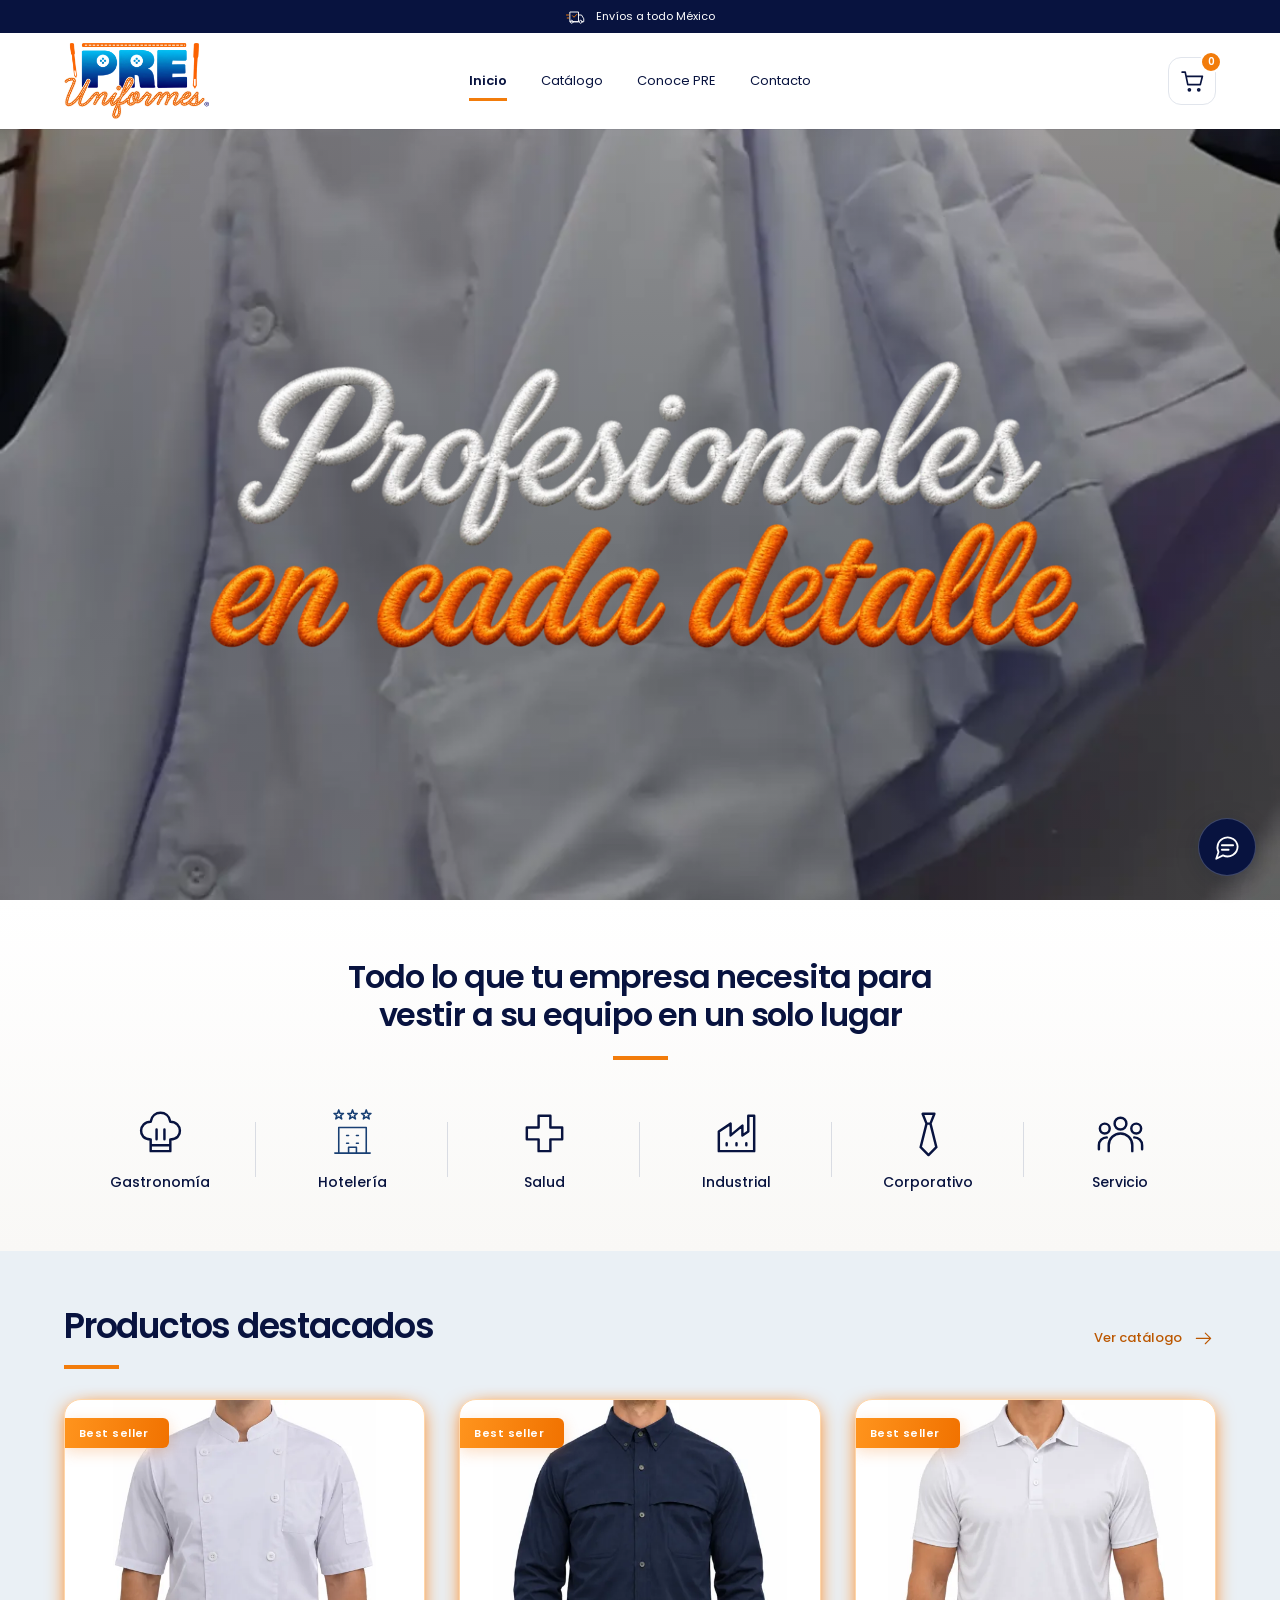
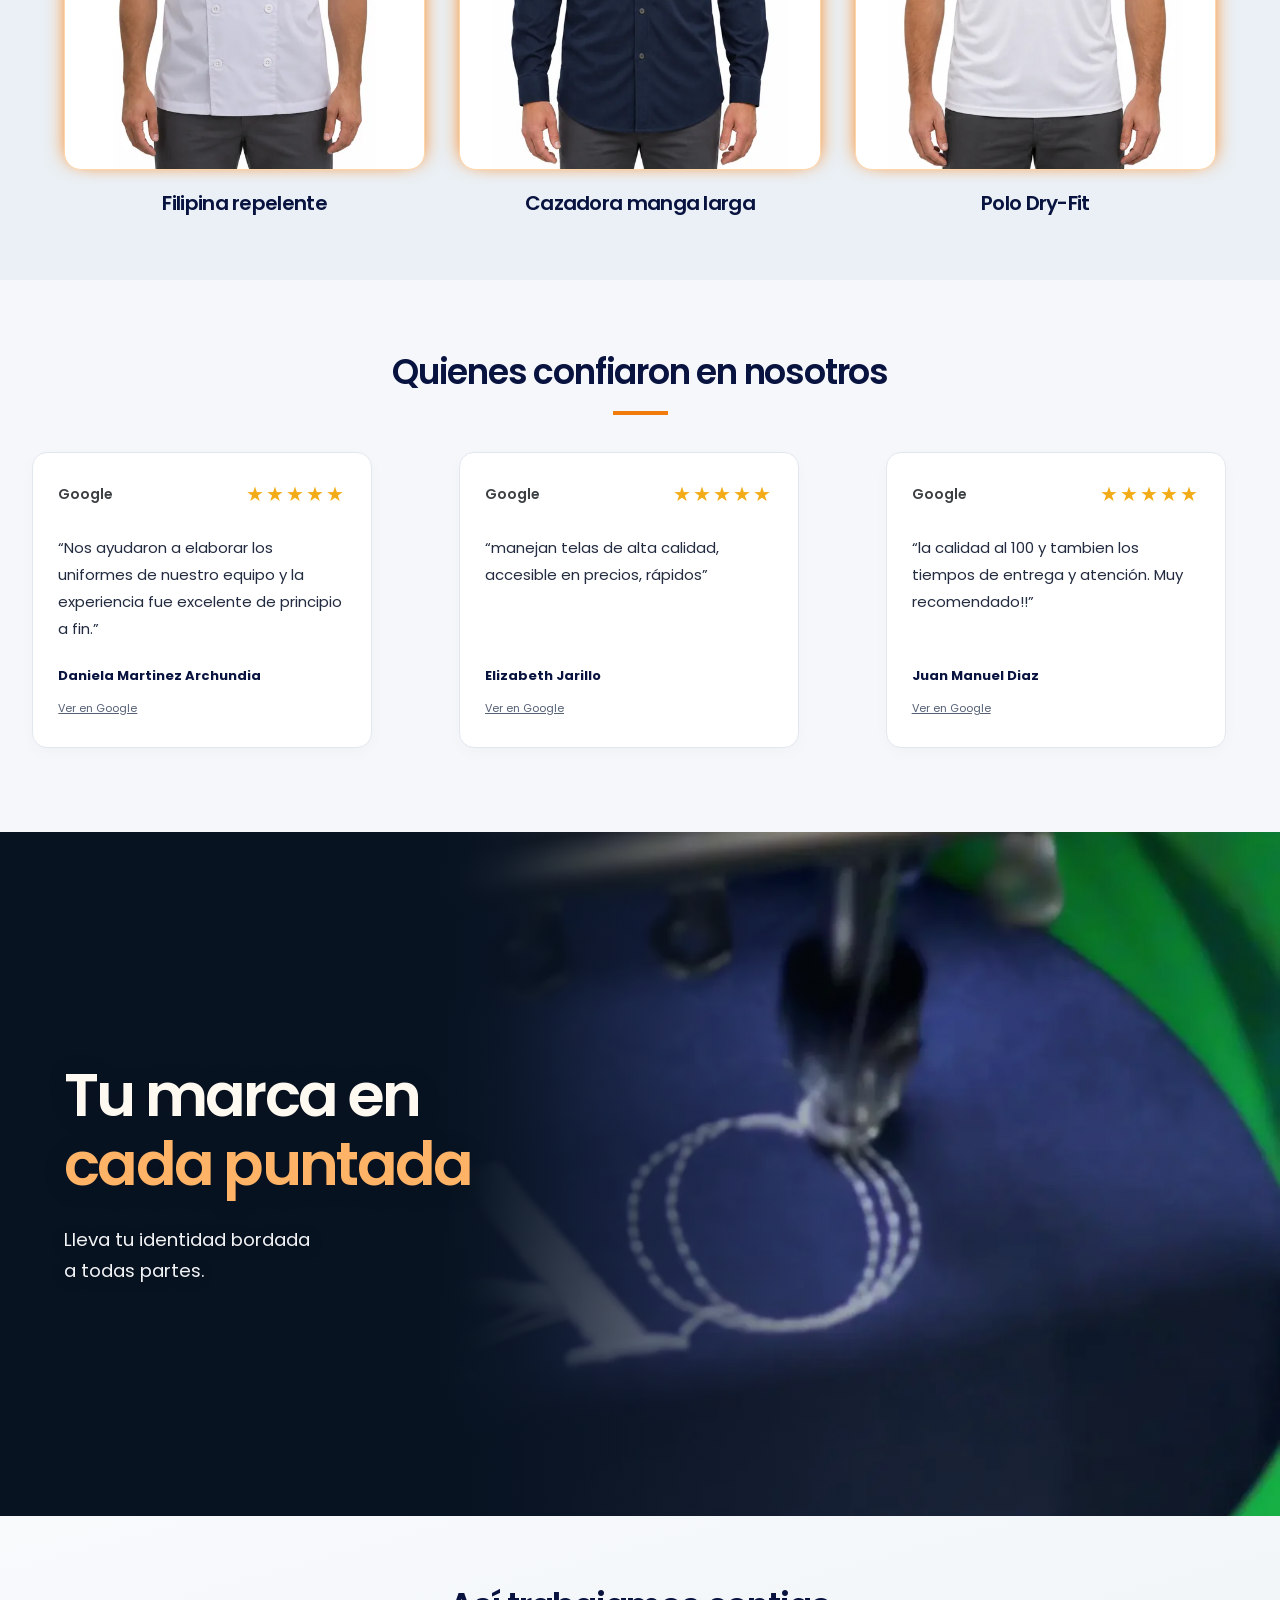
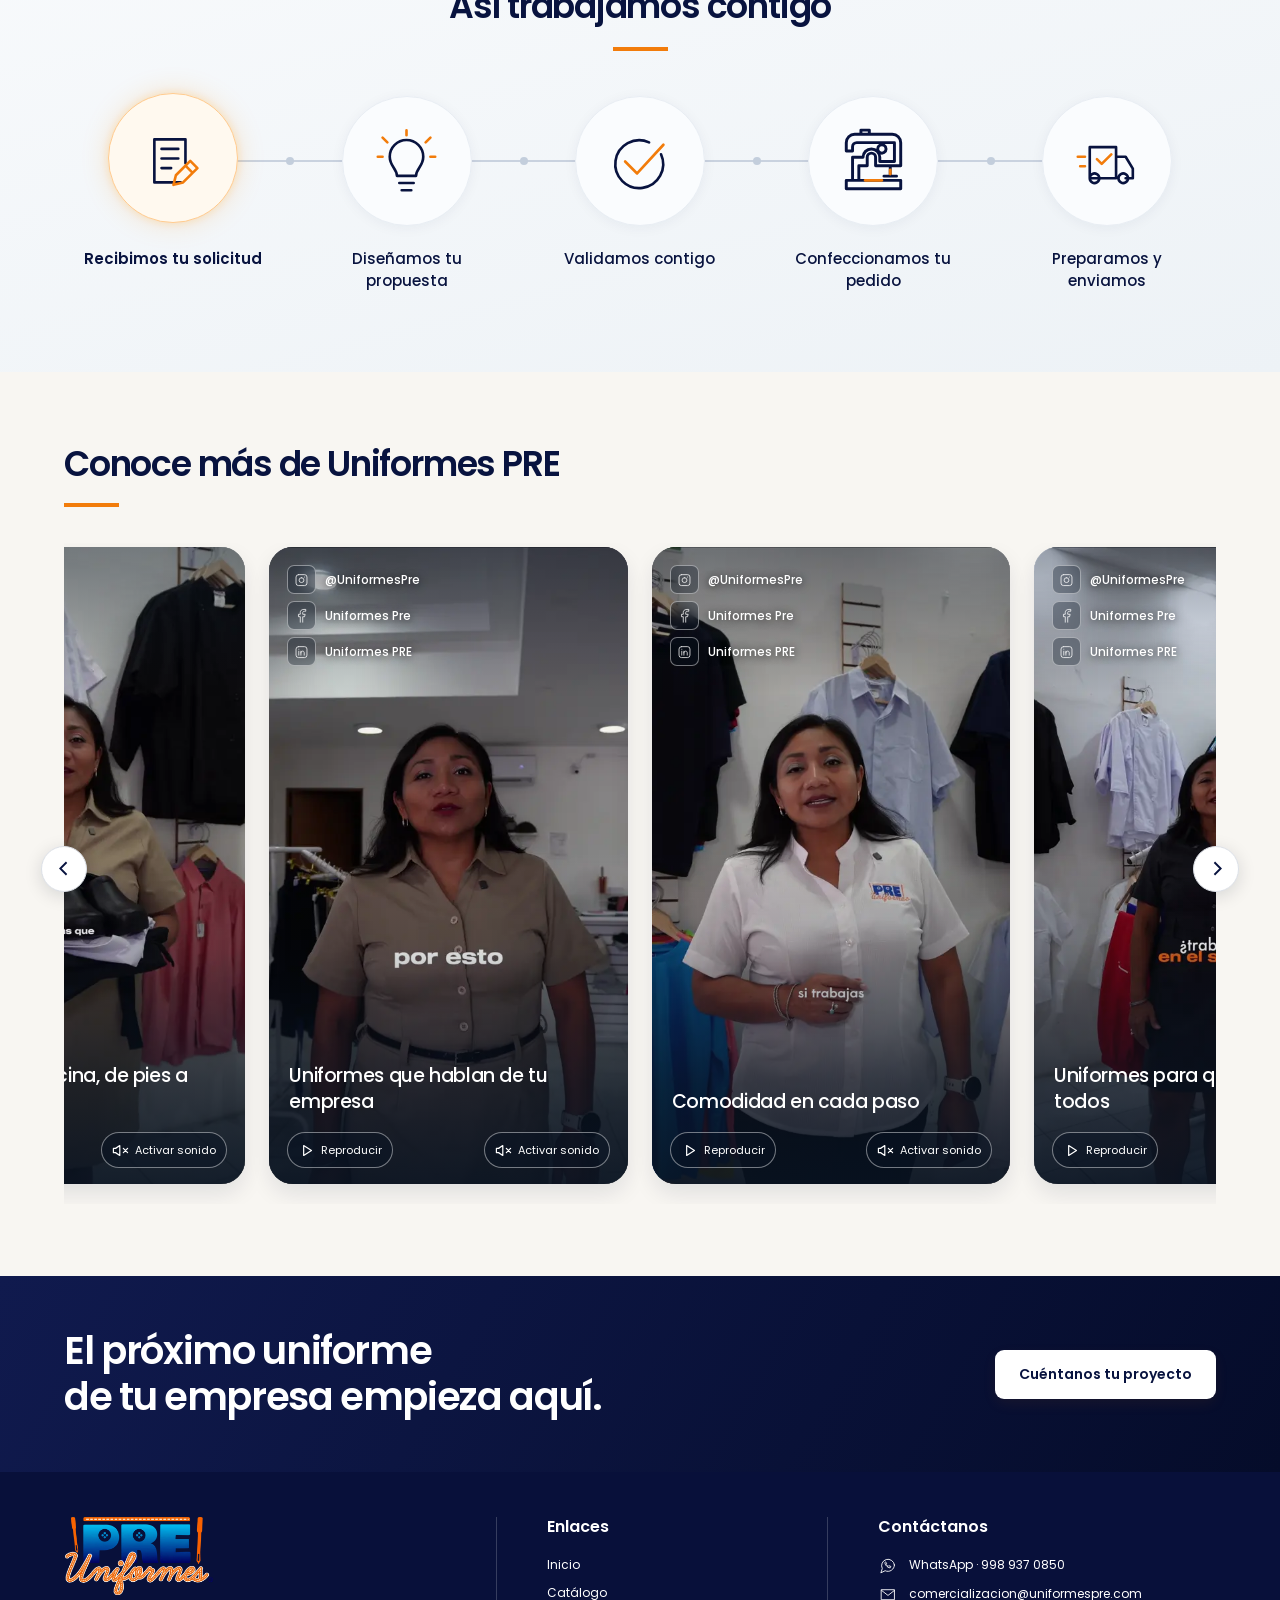
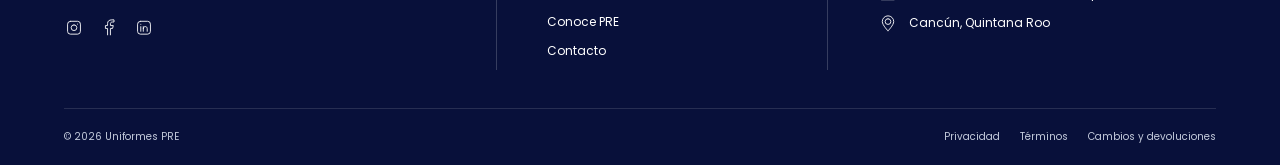
==== commit f3f6490e: "Mejoras de rendimiento, accesibilidad y SEO sin cambios visuales Co-Authored-By: Claude Opus 5.5 <no" ====
--- a/index.html
+++ b/index.html
@@ -1,8 +1,8 @@
-<!doctype html><html lang="es"><head><meta charset="utf-8"><meta http-equiv="Content-Security-Policy" content="default-src 'none'; script-src 'self'; script-src-attr 'none'; style-src 'self' 'unsafe-inline' https://fonts.googleapis.com; img-src 'self'; media-src 'self'; font-src https://fonts.gstatic.com; frame-src https://maps.google.com https://www.google.com; connect-src 'none'; object-src 'none'; base-uri 'none'; form-action 'none'; upgrade-insecure-requests"><meta name="referrer" content="no-referrer"><meta name="viewport" content="width=device-width,initial-scale=1"><meta name="description" content="Uniformes PRE. Uniformes, confección y bordado para tu equipo en Cancún. Envíos a todo México."><meta name="theme-color" content="#081545"><link rel="icon" href="favicon.ico" sizes="48x48"><link rel="icon" type="image/png" sizes="32x32" href="assets/brand/favicon-32.png"><link rel="icon" type="image/png" sizes="192x192" href="assets/brand/favicon-192.png"><link rel="apple-touch-icon" href="assets/brand/apple-touch-icon.png"><title>Inicio | Uniformes PRE</title><link rel="preconnect" href="https://fonts.googleapis.com"><link rel="preconnect" href="https://fonts.gstatic.com" crossorigin><link href="https://fonts.googleapis.com/css2?family=Poppins:wght@400;500;600;700&display=swap" rel="stylesheet"><link rel="stylesheet" href="styles.css?v=20261117-linkedin"><script src="security.js?v=20261117-linkedin" defer></script><script src="site-config.js?v=20261117-linkedin" defer></script><script src="catalog-data.js?v=20261117-linkedin" defer></script><script src="quote-engine.js?v=20261117-linkedin" defer></script><script src="quote-cart.js?v=20261117-linkedin" defer></script><script src="app.js?v=20261117-linkedin" defer></script><script src="support-data.js?v=20261117-linkedin" defer></script><script src="support-chat.js?v=20261117-linkedin" defer></script></head><body data-view="inicio"><a class="skip-link" href="#main">Ir al contenido</a><div class="announcement"><svg class="icon icon-truck" viewBox="-2 -3 28 28" fill="none" stroke="currentColor" stroke-width="1.25" stroke-linecap="round" stroke-linejoin="round" aria-hidden="true"><path d="M5 5h11v13H5zM16 9h4l3 5v4h-3M9 18h7M9 18a2 2 0 1 0 0 .01M21 18a2 2 0 1 0 0 .01"/><path class="icon-accent" d="M0 9h3m-2 4h2M8 10l2 2 4-4"/></svg><span data-announcement>Envíos a todo México</span></div><header class="site-header"><a class="brand" href="index.html" aria-label="Uniformes PRE, inicio"><img src="assets/brand/pre-logo-transparent.png" alt="Uniformes PRE" width="280" height="147"></a><button class="menu-toggle" aria-expanded="false" aria-controls="site-nav" aria-label="Abrir menú"><span></span><span></span><span></span></button><nav id="site-nav" aria-label="Navegación principal"><a href="index.html" aria-current=page>Inicio</a><a href="catalogo.html" >Catálogo</a><a href="quienes-somos.html" >Conoce PRE</a><a href="contacto.html" >Contacto</a></nav><button type="button" class="header-cart" data-open-cart aria-label="Abrir carrito: 0 piezas" aria-haspopup="dialog"><svg class="icon" viewBox="0 0 24 24" fill="none" stroke="currentColor" stroke-width="1.6" stroke-linecap="round" stroke-linejoin="round" aria-hidden="true"><path d="M2 3h3l2.5 12h12l2-8H6M9 21a1 1 0 1 0 0-2 1 1 0 0 0 0 2m9 0a1 1 0 1 0 0-2 1 1 0 0 0 0 2"/></svg><span data-cart-count>0</span></button></header><main id="main"><section class="hero home-video-hero" aria-labelledby="home-title"><img class="hero-image" src="assets/videos/pre-catalogo-poster.webp" alt="" width="1080" height="1920" fetchpriority="high"><div class="hero-shade"></div><div class="container hero-inner"><div class="hero-copy"><h1 id="home-title"><img class="hero-lettering" src="assets/brand/profesionales-bordado.webp" srcset="assets/brand/profesionales-bordado-mobile.webp 960w, assets/brand/profesionales-bordado.webp 2048w" sizes="(max-width:720px) 92vw, 72vw" alt="Profesionales en cada detalle" width="2048" height="682" fetchpriority="high" decoding="async"></h1></div></div></section>
+<!doctype html><html lang="es"><head><meta charset="utf-8"><meta http-equiv="Content-Security-Policy" content="default-src 'none'; script-src 'self'; script-src-attr 'none'; style-src 'self' 'unsafe-inline'; img-src 'self'; media-src 'self'; font-src 'self'; frame-src https://maps.google.com https://www.google.com; connect-src 'self'; object-src 'none'; base-uri 'none'; form-action 'none'; upgrade-insecure-requests"><meta name="referrer" content="no-referrer"><meta name="viewport" content="width=device-width,initial-scale=1"><meta name="description" content="Uniformes PRE. Uniformes, confección y bordado para tu equipo en Cancún. Envíos a todo México."><meta name="theme-color" content="#081545"><link rel="icon" href="favicon.ico" sizes="48x48"><link rel="icon" type="image/png" sizes="32x32" href="assets/brand/favicon-32.png"><link rel="icon" type="image/png" sizes="192x192" href="assets/brand/favicon-192.png"><link rel="apple-touch-icon" href="assets/brand/apple-touch-icon.png"><title>Inicio | Uniformes PRE</title><link rel="preload" href="assets/fonts/poppins-latin-400-normal.woff2" as="font" type="font/woff2" crossorigin><link rel="preload" href="assets/fonts/poppins-latin-600-normal.woff2" as="font" type="font/woff2" crossorigin><link rel="stylesheet" href="styles.css?v=20261117-rendimiento"><script src="security.js?v=20261117-rendimiento" defer></script><script src="site-config.js?v=20261117-rendimiento" defer></script><script src="catalog-data.js?v=20261117-rendimiento" defer></script><script src="quote-engine.js?v=20261117-rendimiento" defer></script><script src="quote-cart.js?v=20261117-rendimiento" defer></script><script src="app.js?v=20261117-rendimiento" defer></script><script src="support-data.js?v=20261117-rendimiento" defer></script><script src="support-chat.js?v=20261117-rendimiento" defer></script></head><body data-view="inicio"><a class="skip-link" href="#main">Ir al contenido</a><div class="announcement"><svg class="icon icon-truck" viewBox="-2 -3 28 28" fill="none" stroke="currentColor" stroke-width="1.25" stroke-linecap="round" stroke-linejoin="round" aria-hidden="true"><path d="M5 5h11v13H5zM16 9h4l3 5v4h-3M9 18h7M9 18a2 2 0 1 0 0 .01M21 18a2 2 0 1 0 0 .01"/><path class="icon-accent" d="M0 9h3m-2 4h2M8 10l2 2 4-4"/></svg><span data-announcement>Envíos a todo México</span></div><header class="site-header"><a class="brand" href="index.html" aria-label="Uniformes PRE, inicio"><img src="assets/brand/pre-logo-transparent.webp" alt="Uniformes PRE" width="280" height="147"></a><button class="menu-toggle" aria-expanded="false" aria-controls="site-nav" aria-label="Abrir menú"><span></span><span></span><span></span></button><nav id="site-nav" aria-label="Navegación principal"><a href="index.html" aria-current=page>Inicio</a><a href="catalogo.html" >Catálogo</a><a href="quienes-somos.html" >Conoce PRE</a><a href="contacto.html" >Contacto</a></nav><button type="button" class="header-cart" data-open-cart aria-label="Abrir carrito: 0 piezas" aria-haspopup="dialog"><svg class="icon" viewBox="0 0 24 24" fill="none" stroke="currentColor" stroke-width="1.6" stroke-linecap="round" stroke-linejoin="round" aria-hidden="true"><path d="M2 3h3l2.5 12h12l2-8H6M9 21a1 1 0 1 0 0-2 1 1 0 0 0 0 2m9 0a1 1 0 1 0 0-2 1 1 0 0 0 0 2"/></svg><span data-cart-count>0</span></button></header><main id="main"><section class="hero home-video-hero" aria-labelledby="home-title"><img class="hero-image" src="assets/videos/pre-catalogo-poster.webp" alt="" width="1080" height="1920" fetchpriority="high"><div class="hero-shade"></div><div class="container hero-inner"><div class="hero-copy"><h1 id="home-title"><img class="hero-lettering" src="assets/brand/profesionales-bordado.webp" srcset="assets/brand/profesionales-bordado-mobile.webp 960w, assets/brand/profesionales-bordado-1400.webp 1400w, assets/brand/profesionales-bordado.webp 2048w" sizes="(max-width:720px) 92vw, 72vw" alt="Profesionales en cada detalle" width="2048" height="682" fetchpriority="high" decoding="async"></h1></div></div></section>
 <section class="section categories"><div class="container"><h2>Todo lo que tu empresa necesita para<br class="desktop-only"> vestir a su equipo en un solo lugar</h2><span class="accent-line"></span><div class="category-grid"><a href="catalogo.html?categoria=restaurante"><svg class="icon icon-chef" viewBox="-2 -3 28 28" fill="none" stroke="currentColor" stroke-width="1.25" stroke-linecap="round" stroke-linejoin="round" aria-hidden="true"><path d="M7 15v6h10v-6M7 18h10M7 15C0 15 1 6 7 6c1-6 9-6 10 0 6 0 7 9 0 9M10 10v5m4-5v5"/></svg><span>Gastronomía</span></a><a href="catalogo.html?categoria=hoteleria"><svg class="icon icon-hotel" viewBox="-2 -3 28 28" fill="none" stroke="currentColor" stroke-width="1.25" stroke-linecap="round" stroke-linejoin="round" aria-hidden="true"><path d="M5 22V9h14v13M3 22h18M9 13h1m4 0h1m-6 4h1m4 0h1m-5 5v-3h4v3 M5 0l.6 1.7 1.8.1-1.4 1.1.5 1.7L5 3.6l-1.5 1 .5-1.7-1.4-1.1 1.8-.1z M12 0l.6 1.7 1.8.1-1.4 1.1.5 1.7-1.5-1-1.5 1 .5-1.7-1.4-1.1 1.8-.1z M19 0l.6 1.7 1.8.1-1.4 1.1.5 1.7-1.5-1-1.5 1 .5-1.7-1.4-1.1 1.8-.1z"/></svg><span>Hotelería</span></a><a href="catalogo.html?categoria=salud"><svg class="icon icon-health" viewBox="-2 -3 28 28" fill="none" stroke="currentColor" stroke-width="1.25" stroke-linecap="round" stroke-linejoin="round" aria-hidden="true"><path d="M9 3h6v6h6v6h-6v6H9v-6H3V9h6z"/></svg><span>Salud</span></a><a href="catalogo.html?categoria=industrial"><svg class="icon icon-industry" viewBox="-2 -3 28 28" fill="none" stroke="currentColor" stroke-width="1.25" stroke-linecap="round" stroke-linejoin="round" aria-hidden="true"><path d="M3 21V11l6-4v6l6-5v5l3-2V3h3v18zM7 17v1m5-1v1m5-1v1"/></svg><span>Industrial</span></a><a href="catalogo.html?categoria=corporativo"><svg class="icon icon-tie" viewBox="-2 -3 28 28" fill="none" stroke="currentColor" stroke-width="1.25" stroke-linecap="round" stroke-linejoin="round" aria-hidden="true"><path d="m9 2 6 0-2 5 3 12-4 4-4-4 3-12zM11 7h2"/></svg><span>Corporativo</span></a><a href="catalogo.html?categoria=servicios"><svg class="icon icon-people" viewBox="-2 -3 28 28" fill="none" stroke="currentColor" stroke-width="1.25" stroke-linecap="round" stroke-linejoin="round" aria-hidden="true"><path d="M12 10a3 3 0 1 0 0-6 3 3 0 0 0 0 6M6 21v-3a6 6 0 0 1 12 0v3M4 12a2.5 2.5 0 1 0 0-5 2.5 2.5 0 0 0 0 5M1 20v-2a4 4 0 0 1 4-4m15-2a2.5 2.5 0 1 0 0-5 2.5 2.5 0 0 0 0 5m-1 2a4 4 0 0 1 4 4v2"/></svg><span>Servicio</span></a></div></div></section>
-<section class="section featured-section"><div class="container"><div class="section-heading"><div><h2>Productos destacados</h2><span class="accent-line"></span></div><a class="inline-link" href="catalogo.html">Ver catálogo <svg class="icon icon-arrow" viewBox="-2 -3 28 28" fill="none" stroke="currentColor" stroke-width="1.25" stroke-linecap="round" stroke-linejoin="round" aria-hidden="true"><path d="M4 12h16m-6-6 6 6-6 6"/></svg></a></div><div class="featured-grid"><a class="featured-card" href="catalogo.html?producto=FI001MC-G"><div class="featured-visual"><span class="bestseller">Best seller</span><img src="assets/products/catalog-20261108/filipina-repelente-corta-blanco-frente.webp" alt="Filipina repelente" loading="lazy"></div><h3>Filipina repelente</h3></a><a class="featured-card" href="catalogo.html?producto=CZ001ML"><div class="featured-visual"><span class="bestseller">Best seller</span><img src="assets/products/catalog-20261108/cazadora-larga-azul-marino-frente.webp" alt="Cazadora manga larga" loading="lazy"></div><h3>Cazadora manga larga</h3></a><a class="featured-card" href="catalogo.html?producto=PL001"><div class="featured-visual"><span class="bestseller">Best seller</span><img src="assets/products/catalog-20261108/polo-blanco-frente.webp" alt="Polo Dry-Fit" loading="lazy"></div><h3>Polo Dry-Fit</h3></a></div></div></section>
+<section class="section featured-section"><div class="container"><div class="section-heading"><div><h2>Productos destacados</h2><span class="accent-line"></span></div><a class="inline-link" href="catalogo.html">Ver catálogo <svg class="icon icon-arrow" viewBox="-2 -3 28 28" fill="none" stroke="currentColor" stroke-width="1.25" stroke-linecap="round" stroke-linejoin="round" aria-hidden="true"><path d="M4 12h16m-6-6 6 6-6 6"/></svg></a></div><div class="featured-grid"><a class="featured-card" href="catalogo.html?producto=FI001MC-G"><div class="featured-visual"><span class="bestseller">Best seller</span><img src="assets/products/catalog-20261108/filipina-repelente-corta-blanco-frente.webp" srcset="assets/products/catalog-20261108/filipina-repelente-corta-blanco-frente-thumb.webp 480w, assets/products/catalog-20261108/filipina-repelente-corta-blanco-frente-800.webp 800w, assets/products/catalog-20261108/filipina-repelente-corta-blanco-frente.webp 1200w" sizes="(max-width:720px) 72vw, (max-width:1100px) 30vw, 360px" alt="Filipina repelente" loading="lazy" decoding="async"></div><h3>Filipina repelente</h3></a><a class="featured-card" href="catalogo.html?producto=CZ001ML"><div class="featured-visual"><span class="bestseller">Best seller</span><img src="assets/products/catalog-20261108/cazadora-larga-azul-marino-frente.webp" srcset="assets/products/catalog-20261108/cazadora-larga-azul-marino-frente-thumb.webp 480w, assets/products/catalog-20261108/cazadora-larga-azul-marino-frente-800.webp 800w, assets/products/catalog-20261108/cazadora-larga-azul-marino-frente.webp 1200w" sizes="(max-width:720px) 72vw, (max-width:1100px) 30vw, 360px" alt="Cazadora manga larga" loading="lazy" decoding="async"></div><h3>Cazadora manga larga</h3></a><a class="featured-card" href="catalogo.html?producto=PL001"><div class="featured-visual"><span class="bestseller">Best seller</span><img src="assets/products/catalog-20261108/polo-blanco-frente.webp" srcset="assets/products/catalog-20261108/polo-blanco-frente-thumb.webp 480w, assets/products/catalog-20261108/polo-blanco-frente-800.webp 800w, assets/products/catalog-20261108/polo-blanco-frente.webp 1200w" sizes="(max-width:720px) 72vw, (max-width:1100px) 30vw, 360px" alt="Polo Dry-Fit" loading="lazy" decoding="async"></div><h3>Polo Dry-Fit</h3></a></div></div></section>
 <section class="section reviews-section" aria-labelledby="reviews-title"><div class="container"><h2 id="reviews-title">Quienes confiaron en nosotros</h2><span class="accent-line"></span></div><div class="review-window"><div class="review-track"><div class="review-group"><article class="review-card"><div class="review-top"><span class="review-google">Google</span><span class="review-stars" aria-label="5 de 5 estrellas">★★★★★</span></div><blockquote>“Nos ayudaron a elaborar los uniformes de nuestro equipo y la experiencia fue excelente de principio a fin.”</blockquote><div class="review-bottom"><strong>Daniela Martinez Archundia</strong><a href="https://www.google.com/maps/place/Uniformes+Pre/@21.1634717,-86.85381,17z/data=!4m10!1m2!2m1!1sUniformes+PRE+Mega+Soriana+Lopez+Portillo+Cancun!3m6!1s0x8f4c2b64988263ff:0x5cca5e52f46e124d!8m2!3d21.1634717!4d-86.8493039![base64]!16s%2Fg%2F11h_vy2zzv?entry=ttu" target="_blank" rel="noopener noreferrer" >Ver en Google</a></div></article><article class="review-card"><div class="review-top"><span class="review-google">Google</span><span class="review-stars" aria-label="5 de 5 estrellas">★★★★★</span></div><blockquote>“manejan telas de alta calidad, accesible en precios, rápidos”</blockquote><div class="review-bottom"><strong>Elizabeth Jarillo</strong><a href="https://www.google.com/maps/place/Uniformes+Pre/@21.1634717,-86.85381,17z/data=!4m10!1m2!2m1!1sUniformes+PRE+Mega+Soriana+Lopez+Portillo+Cancun!3m6!1s0x8f4c2b64988263ff:0x5cca5e52f46e124d!8m2!3d21.1634717!4d-86.8493039![base64]!16s%2Fg%2F11h_vy2zzv?entry=ttu" target="_blank" rel="noopener noreferrer" >Ver en Google</a></div></article><article class="review-card"><div class="review-top"><span class="review-google">Google</span><span class="review-stars" aria-label="5 de 5 estrellas">★★★★★</span></div><blockquote>“la calidad al 100 y tambien los tiempos de entrega y atención. Muy recomendado!!”</blockquote><div class="review-bottom"><strong>Juan Manuel Diaz</strong><a href="https://www.google.com/maps/place/Uniformes+Pre/@21.1634717,-86.85381,17z/data=!4m10!1m2!2m1!1sUniformes+PRE+Mega+Soriana+Lopez+Portillo+Cancun!3m6!1s0x8f4c2b64988263ff:0x5cca5e52f46e124d!8m2!3d21.1634717!4d-86.8493039![base64]!16s%2Fg%2F11h_vy2zzv?entry=ttu" target="_blank" rel="noopener noreferrer" >Ver en Google</a></div></article></div><div class="review-group" aria-hidden="true" inert><article class="review-card"><div class="review-top"><span class="review-google">Google</span><span class="review-stars" aria-label="5 de 5 estrellas">★★★★★</span></div><blockquote>“Nos ayudaron a elaborar los uniformes de nuestro equipo y la experiencia fue excelente de principio a fin.”</blockquote><div class="review-bottom"><strong>Daniela Martinez Archundia</strong><a href="https://www.google.com/maps/place/Uniformes+Pre/@21.1634717,-86.85381,17z/data=!4m10!1m2!2m1!1sUniformes+PRE+Mega+Soriana+Lopez+Portillo+Cancun!3m6!1s0x8f4c2b64988263ff:0x5cca5e52f46e124d!8m2!3d21.1634717!4d-86.8493039![base64]!16s%2Fg%2F11h_vy2zzv?entry=ttu" target="_blank" rel="noopener noreferrer" tabindex="-1">Ver en Google</a></div></article><article class="review-card"><div class="review-top"><span class="review-google">Google</span><span class="review-stars" aria-label="5 de 5 estrellas">★★★★★</span></div><blockquote>“manejan telas de alta calidad, accesible en precios, rápidos”</blockquote><div class="review-bottom"><strong>Elizabeth Jarillo</strong><a href="https://www.google.com/maps/place/Uniformes+Pre/@21.1634717,-86.85381,17z/data=!4m10!1m2!2m1!1sUniformes+PRE+Mega+Soriana+Lopez+Portillo+Cancun!3m6!1s0x8f4c2b64988263ff:0x5cca5e52f46e124d!8m2!3d21.1634717!4d-86.8493039![base64]!16s%2Fg%2F11h_vy2zzv?entry=ttu" target="_blank" rel="noopener noreferrer" tabindex="-1">Ver en Google</a></div></article><article class="review-card"><div class="review-top"><span class="review-google">Google</span><span class="review-stars" aria-label="5 de 5 estrellas">★★★★★</span></div><blockquote>“la calidad al 100 y tambien los tiempos de entrega y atención. Muy recomendado!!”</blockquote><div class="review-bottom"><strong>Juan Manuel Diaz</strong><a href="https://www.google.com/maps/place/Uniformes+Pre/@21.1634717,-86.85381,17z/data=!4m10!1m2!2m1!1sUniformes+PRE+Mega+Soriana+Lopez+Portillo+Cancun!3m6!1s0x8f4c2b64988263ff:0x5cca5e52f46e124d!8m2!3d21.1634717!4d-86.8493039![base64]!16s%2Fg%2F11h_vy2zzv?entry=ttu" target="_blank" rel="noopener noreferrer" tabindex="-1">Ver en Google</a></div></article></div></div></div></section>
 <section class="embroidery" id="bordado" data-embroidery aria-labelledby="embroidery-title"><img class="embroidery-background" src="assets/videos/pre-bordado-poster.webp" alt="" loading="lazy"><div class="embroidery-shade"></div><div class="container embroidery-inner"><div><h2 id="embroidery-title">Tu marca en <br><span>cada puntada</span></h2><p>Lleva tu identidad bordada <br>a todas partes.</p></div></div></section>
 <section class="section process-section" id="proceso"><div class="container"><h2>Así trabajamos contigo</h2><span class="accent-line"></span><ol class="process" aria-label="Etapas de nuestro proceso"><li class="process-step is-active"><button data-step="0" aria-pressed="true"><span class="step-icon"><svg class="icon icon-request" viewBox="-2 -3 28 28" fill="none" stroke="currentColor" stroke-width="1.25" stroke-linecap="round" stroke-linejoin="round" aria-hidden="true"><path d="M15 21H4V3h13v10M7 7h7M7 11h7M7 15h4"/><path class="icon-accent" d="m13 18 6-6 3 3-6 6-4 1zm4-4 3 3"/></svg></span><strong>Recibimos tu solicitud</strong></button></li><li class="process-step "><button data-step="1" aria-pressed="false"><span class="step-icon"><svg class="icon icon-design" viewBox="-2 -3 28 28" fill="none" stroke="currentColor" stroke-width="1.25" stroke-linecap="round" stroke-linejoin="round" aria-hidden="true"><path d="M8 17c0-3-3-4-3-8a7 7 0 0 1 14 0c0 4-3 5-3 8zM9 20h6m-5 3h4"/><path class="icon-accent" d="M12 0v-2M2 1l2 2M0 9h2m20 0h2M20 3l2-2"/></svg></span><strong>Diseñamos tu propuesta</strong></button></li><li class="process-step "><button data-step="2" aria-pressed="false"><span class="step-icon"><svg class="icon icon-check" viewBox="-2 -3 28 28" fill="none" stroke="currentColor" stroke-width="1.25" stroke-linecap="round" stroke-linejoin="round" aria-hidden="true"><path d="M21 8a10 10 0 1 1-5-5"/><path class="icon-accent" d="m6 11 5 5L22 4"/></svg></span><strong>Validamos contigo</strong></button></li><li class="process-step "><button data-step="3" aria-pressed="false"><span class="step-icon"><svg class="icon icon-sew" viewBox="0 0 32 32" fill="none" stroke="currentColor" stroke-width="1.25" stroke-linecap="round" stroke-linejoin="round" aria-hidden="true"><path d="M3 25h26v4H3zM6 25V14h5a4 4 0 0 1 8 0v2h7V7H8a2 2 0 0 0-2 2v2H3V7a4 4 0 0 1 4-4h18a4 4 0 0 1 4 4v11H17v-4a2 2 0 0 0-4 0v4H9v7M24 18v5M21 23h6M10 3V1h4v2M22 10a2 2 0 1 0 0 .01"/><path class="icon-accent" d="M12 25h8M24 20v2"/></svg></span><strong>Confeccionamos tu pedido</strong></button></li><li class="process-step "><button data-step="4" aria-pressed="false"><span class="step-icon"><svg class="icon icon-truck" viewBox="-2 -3 28 28" fill="none" stroke="currentColor" stroke-width="1.25" stroke-linecap="round" stroke-linejoin="round" aria-hidden="true"><path d="M5 5h11v13H5zM16 9h4l3 5v4h-3M9 18h7M9 18a2 2 0 1 0 0 .01M21 18a2 2 0 1 0 0 .01"/><path class="icon-accent" d="M0 9h3m-2 4h2M8 10l2 2 4-4"/></svg></span><strong>Preparamos y enviamos</strong></button></li></ol></div></section>
 <section class="section social-section" id="conoce-pre"><div class="container"><div class="section-heading"><div><h2>Conoce más de Uniformes PRE</h2><span class="accent-line"></span></div></div><div class="video-carousel"><button class="video-arrow video-prev" type="button" aria-label="Ver videos anteriores" aria-controls="pre-video-track"><svg class="icon" viewBox="0 0 24 24" fill="none" stroke="currentColor" stroke-width="1.8" aria-hidden="true"><path d="m14 6-6 6 6 6"/></svg></button><div class="video-grid" id="pre-video-track" tabindex="0" role="region" aria-label="Videos de Uniformes PRE"><article class="video-slot" data-video="cocina" aria-label="Tu equipo de cocina, de pies a cabeza"><img src="assets/videos/pre-cocina-poster.webp" class="video-poster" alt="" loading="lazy" decoding="async" width="1080" height="1920"><div class="video-overlay"></div><div class="video-socials"><a href="https://www.instagram.com/uniformespre/" target="_blank" rel="noopener noreferrer" aria-label="Uniformes PRE en Instagram"><svg class="icon icon-instagram" viewBox="-2 -3 28 28" fill="none" stroke="currentColor" stroke-width="1.25" stroke-linecap="round" stroke-linejoin="round" aria-hidden="true"><path d="M7 3h10a4 4 0 0 1 4 4v10a4 4 0 0 1-4 4H7a4 4 0 0 1-4-4V7a4 4 0 0 1 4-4m5 5a4 4 0 1 0 0 8 4 4 0 0 0 0-8m5-1h.01"/></svg><span>@UniformesPre</span></a><a href="https://www.facebook.com/uniformespree" target="_blank" rel="noopener noreferrer" aria-label="Uniformes PRE en Facebook"><svg class="icon icon-facebook" viewBox="-2 -3 28 28" fill="none" stroke="currentColor" stroke-width="1.25" stroke-linecap="round" stroke-linejoin="round" aria-hidden="true"><path d="M14 22v-9h3l1-4h-4V6c0-1 1-2 3-2h2V1h-3c-4 0-6 2-6 5v3H7v4h3v9"/></svg><span>Uniformes Pre</span></a><a href="https://www.linkedin.com/company/uniformespre/" target="_blank" rel="noopener noreferrer" aria-label="Uniformes PRE en LinkedIn"><svg class="icon icon-linkedin" viewBox="-2 -3 28 28" fill="none" stroke="currentColor" stroke-width="1.25" stroke-linecap="round" stroke-linejoin="round" aria-hidden="true"><path d="M7 3h10a4 4 0 0 1 4 4v10a4 4 0 0 1-4 4H7a4 4 0 0 1-4-4V7a4 4 0 0 1 4-4M7.5 10.5V17M7.5 7.2v.1M11 17v-6.5M11 13.3c0-1.8 1.2-2.9 2.8-2.9 1.6 0 2.7 1 2.7 3V17"/></svg><span>Uniformes PRE</span></a></div><div class="video-bottom"><h3>Tu equipo de cocina, de pies a cabeza</h3></div></article><article class="video-slot" data-video="corporativo" aria-label="Uniformes que hablan de tu empresa"><img src="assets/videos/pre-corporativo-poster.webp" class="video-poster" alt="" loading="lazy" decoding="async" width="1080" height="1920"><div class="video-overlay"></div><div class="video-socials"><a href="https://www.instagram.com/uniformespre/" target="_blank" rel="noopener noreferrer" aria-label="Uniformes PRE en Instagram"><svg class="icon icon-instagram" viewBox="-2 -3 28 28" fill="none" stroke="currentColor" stroke-width="1.25" stroke-linecap="round" stroke-linejoin="round" aria-hidden="true"><path d="M7 3h10a4 4 0 0 1 4 4v10a4 4 0 0 1-4 4H7a4 4 0 0 1-4-4V7a4 4 0 0 1 4-4m5 5a4 4 0 1 0 0 8 4 4 0 0 0 0-8m5-1h.01"/></svg><span>@UniformesPre</span></a><a href="https://www.facebook.com/uniformespree" target="_blank" rel="noopener noreferrer" aria-label="Uniformes PRE en Facebook"><svg class="icon icon-facebook" viewBox="-2 -3 28 28" fill="none" stroke="currentColor" stroke-width="1.25" stroke-linecap="round" stroke-linejoin="round" aria-hidden="true"><path d="M14 22v-9h3l1-4h-4V6c0-1 1-2 3-2h2V1h-3c-4 0-6 2-6 5v3H7v4h3v9"/></svg><span>Uniformes Pre</span></a><a href="https://www.linkedin.com/company/uniformespre/" target="_blank" rel="noopener noreferrer" aria-label="Uniformes PRE en LinkedIn"><svg class="icon icon-linkedin" viewBox="-2 -3 28 28" fill="none" stroke="currentColor" stroke-width="1.25" stroke-linecap="round" stroke-linejoin="round" aria-hidden="true"><path d="M7 3h10a4 4 0 0 1 4 4v10a4 4 0 0 1-4 4H7a4 4 0 0 1-4-4V7a4 4 0 0 1 4-4M7.5 10.5V17M7.5 7.2v.1M11 17v-6.5M11 13.3c0-1.8 1.2-2.9 2.8-2.9 1.6 0 2.7 1 2.7 3V17"/></svg><span>Uniformes PRE</span></a></div><div class="video-bottom"><h3>Uniformes que hablan de tu empresa</h3></div></article><article class="video-slot" data-video="calzado" aria-label="Comodidad en cada paso"><img src="assets/videos/pre-calzado-poster.webp" class="video-poster" alt="" loading="lazy" decoding="async" width="1080" height="1920"><div class="video-overlay"></div><div class="video-socials"><a href="https://www.instagram.com/uniformespre/" target="_blank" rel="noopener noreferrer" aria-label="Uniformes PRE en Instagram"><svg class="icon icon-instagram" viewBox="-2 -3 28 28" fill="none" stroke="currentColor" stroke-width="1.25" stroke-linecap="round" stroke-linejoin="round" aria-hidden="true"><path d="M7 3h10a4 4 0 0 1 4 4v10a4 4 0 0 1-4 4H7a4 4 0 0 1-4-4V7a4 4 0 0 1 4-4m5 5a4 4 0 1 0 0 8 4 4 0 0 0 0-8m5-1h.01"/></svg><span>@UniformesPre</span></a><a href="https://www.facebook.com/uniformespree" target="_blank" rel="noopener noreferrer" aria-label="Uniformes PRE en Facebook"><svg class="icon icon-facebook" viewBox="-2 -3 28 28" fill="none" stroke="currentColor" stroke-width="1.25" stroke-linecap="round" stroke-linejoin="round" aria-hidden="true"><path d="M14 22v-9h3l1-4h-4V6c0-1 1-2 3-2h2V1h-3c-4 0-6 2-6 5v3H7v4h3v9"/></svg><span>Uniformes Pre</span></a><a href="https://www.linkedin.com/company/uniformespre/" target="_blank" rel="noopener noreferrer" aria-label="Uniformes PRE en LinkedIn"><svg class="icon icon-linkedin" viewBox="-2 -3 28 28" fill="none" stroke="currentColor" stroke-width="1.25" stroke-linecap="round" stroke-linejoin="round" aria-hidden="true"><path d="M7 3h10a4 4 0 0 1 4 4v10a4 4 0 0 1-4 4H7a4 4 0 0 1-4-4V7a4 4 0 0 1 4-4M7.5 10.5V17M7.5 7.2v.1M11 17v-6.5M11 13.3c0-1.8 1.2-2.9 2.8-2.9 1.6 0 2.7 1 2.7 3V17"/></svg><span>Uniformes PRE</span></a></div><div class="video-bottom"><h3>Comodidad en cada paso</h3></div></article><article class="video-slot" data-video="salud" aria-label="Uniformes para quienes cuidan de todos"><img src="assets/videos/pre-salud-poster.webp" class="video-poster" alt="" loading="lazy" decoding="async" width="1080" height="1920"><div class="video-overlay"></div><div class="video-socials"><a href="https://www.instagram.com/uniformespre/" target="_blank" rel="noopener noreferrer" aria-label="Uniformes PRE en Instagram"><svg class="icon icon-instagram" viewBox="-2 -3 28 28" fill="none" stroke="currentColor" stroke-width="1.25" stroke-linecap="round" stroke-linejoin="round" aria-hidden="true"><path d="M7 3h10a4 4 0 0 1 4 4v10a4 4 0 0 1-4 4H7a4 4 0 0 1-4-4V7a4 4 0 0 1 4-4m5 5a4 4 0 1 0 0 8 4 4 0 0 0 0-8m5-1h.01"/></svg><span>@UniformesPre</span></a><a href="https://www.facebook.com/uniformespree" target="_blank" rel="noopener noreferrer" aria-label="Uniformes PRE en Facebook"><svg class="icon icon-facebook" viewBox="-2 -3 28 28" fill="none" stroke="currentColor" stroke-width="1.25" stroke-linecap="round" stroke-linejoin="round" aria-hidden="true"><path d="M14 22v-9h3l1-4h-4V6c0-1 1-2 3-2h2V1h-3c-4 0-6 2-6 5v3H7v4h3v9"/></svg><span>Uniformes Pre</span></a><a href="https://www.linkedin.com/company/uniformespre/" target="_blank" rel="noopener noreferrer" aria-label="Uniformes PRE en LinkedIn"><svg class="icon icon-linkedin" viewBox="-2 -3 28 28" fill="none" stroke="currentColor" stroke-width="1.25" stroke-linecap="round" stroke-linejoin="round" aria-hidden="true"><path d="M7 3h10a4 4 0 0 1 4 4v10a4 4 0 0 1-4 4H7a4 4 0 0 1-4-4V7a4 4 0 0 1 4-4M7.5 10.5V17M7.5 7.2v.1M11 17v-6.5M11 13.3c0-1.8 1.2-2.9 2.8-2.9 1.6 0 2.7 1 2.7 3V17"/></svg><span>Uniformes PRE</span></a></div><div class="video-bottom"><h3>Uniformes para quienes cuidan de todos</h3></div></article></div><button class="video-arrow video-next" type="button" aria-label="Ver más videos" aria-controls="pre-video-track"><svg class="icon" viewBox="0 0 24 24" fill="none" stroke="currentColor" stroke-width="1.8" aria-hidden="true"><path d="m10 6 6 6-6 6"/></svg></button></div></div></section>
-<section class="cta-band"><div class="container"><h2>El próximo uniforme <br>de tu empresa empieza aquí.</h2><a class="button button-light" href="contacto.html">Cuéntanos tu proyecto</a></div></section></main><footer class="site-footer"><div class="container footer-grid"><div><img class="footer-logo" src="assets/brand/pre-logo-transparent.png" alt="Uniformes PRE" width="280" height="147"><div class="social-links"><a href="https://www.instagram.com/uniformespre/" target="_blank" rel="noopener noreferrer" aria-label="Instagram de Uniformes PRE"><svg class="icon icon-instagram" viewBox="-2 -3 28 28" fill="none" stroke="currentColor" stroke-width="1.25" stroke-linecap="round" stroke-linejoin="round" aria-hidden="true"><path d="M7 3h10a4 4 0 0 1 4 4v10a4 4 0 0 1-4 4H7a4 4 0 0 1-4-4V7a4 4 0 0 1 4-4m5 5a4 4 0 1 0 0 8 4 4 0 0 0 0-8m5-1h.01"/></svg></a><a href="https://www.facebook.com/uniformespree" target="_blank" rel="noopener noreferrer" aria-label="Facebook de Uniformes PRE"><svg class="icon icon-facebook" viewBox="-2 -3 28 28" fill="none" stroke="currentColor" stroke-width="1.25" stroke-linecap="round" stroke-linejoin="round" aria-hidden="true"><path d="M14 22v-9h3l1-4h-4V6c0-1 1-2 3-2h2V1h-3c-4 0-6 2-6 5v3H7v4h3v9"/></svg></a><a href="https://www.linkedin.com/company/uniformespre/" target="_blank" rel="noopener noreferrer" aria-label="LinkedIn de Uniformes PRE"><svg class="icon icon-linkedin" viewBox="-2 -3 28 28" fill="none" stroke="currentColor" stroke-width="1.25" stroke-linecap="round" stroke-linejoin="round" aria-hidden="true"><path d="M7 3h10a4 4 0 0 1 4 4v10a4 4 0 0 1-4 4H7a4 4 0 0 1-4-4V7a4 4 0 0 1 4-4M7.5 10.5V17M7.5 7.2v.1M11 17v-6.5M11 13.3c0-1.8 1.2-2.9 2.8-2.9 1.6 0 2.7 1 2.7 3V17"/></svg></a></div></div><div><h2>Enlaces</h2><a href="index.html" aria-current=page>Inicio</a><a href="catalogo.html" >Catálogo</a><a href="quienes-somos.html" >Conoce PRE</a><a href="contacto.html" >Contacto</a></div><div><h2>Contáctanos</h2><a href="https://wa.me/529989370850" target="_blank" rel="noopener noreferrer"><svg class="icon icon-chat" viewBox="-2 -3 28 28" fill="none" stroke="currentColor" stroke-width="1.25" stroke-linecap="round" stroke-linejoin="round" aria-hidden="true"><path d="M21 11a9 9 0 0 1-13 8l-6 3 2-6A9 9 0 1 1 21 11zM8 7c-2 2 3 8 7 8l1-2-3-1-1 1-3-3 1-1z"/></svg> WhatsApp · 998 937 0850</a><a href="mailto:comercializacion@uniformespre.com"><svg class="icon icon-mail" viewBox="-2 -3 28 28" fill="none" stroke="currentColor" stroke-width="1.25" stroke-linecap="round" stroke-linejoin="round" aria-hidden="true"><path d="M3 5h18v14H3zM3 6l9 7 9-7"/></svg> comercializacion@uniformespre.com</a><a href="contacto.html#ubicacion"><svg class="icon icon-pin" viewBox="-2 -3 28 28" fill="none" stroke="currentColor" stroke-width="1.25" stroke-linecap="round" stroke-linejoin="round" aria-hidden="true"><path d="M12 22S4 14 4 9a8 8 0 1 1 16 0c0 5-8 13-8 13m0-17a4 4 0 1 0 0 8 4 4 0 0 0 0-8"/></svg> Cancún, Quintana Roo</a></div></div><div class="container footer-bottom"><span>© 2026 Uniformes PRE</span><div><button data-legal="privacidad">Privacidad</button><button data-legal="terminos">Términos</button><button data-legal="devoluciones">Cambios y devoluciones</button></div></div></footer><dialog id="product-dialog" class="product-dialog"><div class="modal-bar"><button class="dialog-close" aria-label="Cerrar"><svg class="icon icon-close" viewBox="-2 -3 28 28" fill="none" stroke="currentColor" stroke-width="1.25" stroke-linecap="round" stroke-linejoin="round" aria-hidden="true"><path d="m6 6 12 12M6 18 18 6"/></svg></button></div><div data-product-content></div></dialog><dialog id="legal-dialog"><button class="dialog-close" aria-label="Cerrar"><svg class="icon icon-close" viewBox="-2 -3 28 28" fill="none" stroke="currentColor" stroke-width="1.25" stroke-linecap="round" stroke-linejoin="round" aria-hidden="true"><path d="m6 6 12 12M6 18 18 6"/></svg></button><div data-legal-content></div></dialog></body></html>+<section class="cta-band"><div class="container"><h2>El próximo uniforme <br>de tu empresa empieza aquí.</h2><a class="button button-light" href="contacto.html">Cuéntanos tu proyecto</a></div></section></main><footer class="site-footer"><div class="container footer-grid"><div><img class="footer-logo" src="assets/brand/pre-logo-transparent.webp" alt="Uniformes PRE" width="280" height="147"><div class="social-links"><a href="https://www.instagram.com/uniformespre/" target="_blank" rel="noopener noreferrer" aria-label="Instagram de Uniformes PRE"><svg class="icon icon-instagram" viewBox="-2 -3 28 28" fill="none" stroke="currentColor" stroke-width="1.25" stroke-linecap="round" stroke-linejoin="round" aria-hidden="true"><path d="M7 3h10a4 4 0 0 1 4 4v10a4 4 0 0 1-4 4H7a4 4 0 0 1-4-4V7a4 4 0 0 1 4-4m5 5a4 4 0 1 0 0 8 4 4 0 0 0 0-8m5-1h.01"/></svg></a><a href="https://www.facebook.com/uniformespree" target="_blank" rel="noopener noreferrer" aria-label="Facebook de Uniformes PRE"><svg class="icon icon-facebook" viewBox="-2 -3 28 28" fill="none" stroke="currentColor" stroke-width="1.25" stroke-linecap="round" stroke-linejoin="round" aria-hidden="true"><path d="M14 22v-9h3l1-4h-4V6c0-1 1-2 3-2h2V1h-3c-4 0-6 2-6 5v3H7v4h3v9"/></svg></a><a href="https://www.linkedin.com/company/uniformespre/" target="_blank" rel="noopener noreferrer" aria-label="LinkedIn de Uniformes PRE"><svg class="icon icon-linkedin" viewBox="-2 -3 28 28" fill="none" stroke="currentColor" stroke-width="1.25" stroke-linecap="round" stroke-linejoin="round" aria-hidden="true"><path d="M7 3h10a4 4 0 0 1 4 4v10a4 4 0 0 1-4 4H7a4 4 0 0 1-4-4V7a4 4 0 0 1 4-4M7.5 10.5V17M7.5 7.2v.1M11 17v-6.5M11 13.3c0-1.8 1.2-2.9 2.8-2.9 1.6 0 2.7 1 2.7 3V17"/></svg></a></div></div><div><h2>Enlaces</h2><a href="index.html" aria-current=page>Inicio</a><a href="catalogo.html" >Catálogo</a><a href="quienes-somos.html" >Conoce PRE</a><a href="contacto.html" >Contacto</a></div><div><h2>Contáctanos</h2><a href="https://wa.me/529989370850" target="_blank" rel="noopener noreferrer"><svg class="icon icon-chat" viewBox="-2 -3 28 28" fill="none" stroke="currentColor" stroke-width="1.25" stroke-linecap="round" stroke-linejoin="round" aria-hidden="true"><path d="M21 11a9 9 0 0 1-13 8l-6 3 2-6A9 9 0 1 1 21 11zM8 7c-2 2 3 8 7 8l1-2-3-1-1 1-3-3 1-1z"/></svg> WhatsApp · 998 937 0850</a><a href="mailto:comercializacion@uniformespre.com"><svg class="icon icon-mail" viewBox="-2 -3 28 28" fill="none" stroke="currentColor" stroke-width="1.25" stroke-linecap="round" stroke-linejoin="round" aria-hidden="true"><path d="M3 5h18v14H3zM3 6l9 7 9-7"/></svg> comercializacion@uniformespre.com</a><a href="contacto.html#ubicacion"><svg class="icon icon-pin" viewBox="-2 -3 28 28" fill="none" stroke="currentColor" stroke-width="1.25" stroke-linecap="round" stroke-linejoin="round" aria-hidden="true"><path d="M12 22S4 14 4 9a8 8 0 1 1 16 0c0 5-8 13-8 13m0-17a4 4 0 1 0 0 8 4 4 0 0 0 0-8"/></svg> Cancún, Quintana Roo</a></div></div><div class="container footer-bottom"><span>© 2026 Uniformes PRE</span><div><button data-legal="privacidad">Privacidad</button><button data-legal="terminos">Términos</button><button data-legal="devoluciones">Cambios y devoluciones</button></div></div></footer><dialog id="product-dialog" class="product-dialog"><div class="modal-bar"><button class="dialog-close" aria-label="Cerrar"><svg class="icon icon-close" viewBox="-2 -3 28 28" fill="none" stroke="currentColor" stroke-width="1.25" stroke-linecap="round" stroke-linejoin="round" aria-hidden="true"><path d="m6 6 12 12M6 18 18 6"/></svg></button></div><div data-product-content></div></dialog><dialog id="legal-dialog"><button class="dialog-close" aria-label="Cerrar"><svg class="icon icon-close" viewBox="-2 -3 28 28" fill="none" stroke="currentColor" stroke-width="1.25" stroke-linecap="round" stroke-linejoin="round" aria-hidden="true"><path d="m6 6 12 12M6 18 18 6"/></svg></button><div data-legal-content></div></dialog></body></html>
--- a/styles.css
+++ b/styles.css
@@ -1,4 +1,9 @@
-:root{--navy:#08133f;--orange:#f27c0b;--text:#232b40;--muted:#697080;--line:#dcdfe6;--warm:#f4f2ef;--pale:#eef2f6}*{box-sizing:border-box}html{scroll-behavior:smooth;scroll-padding-top:110px}body{margin:0;background:#fff;color:var(--text);font:15px/1.65 Poppins,Arial,sans-serif}button,input,select,textarea{font:inherit}button,a{-webkit-tap-highlight-color:transparent}a{color:inherit;text-decoration:none}button{cursor:pointer}img{display:block;max-width:100%}h1,h2,h3,p{margin:0}h1,h2,h3{color:var(--navy);line-height:1.2;letter-spacing:-.035em;font-weight:600}h1{font-size:clamp(37px,4.4vw,60px);font-weight:700}h2{font-size:clamp(27px,2.7vw,38px)}h3{font-size:19px}p{margin-top:17px}.icon{width:25px;height:25px;flex-shrink:0;vertical-align:middle}.icon-accent{stroke:var(--orange)}:focus-visible{outline:3px solid #ee933d;outline-offset:5px}[hidden]{display:none!important}.container{width:min(1200px,90%);margin:auto}.section{padding:72px 0}.warm{background:var(--warm)}.accent-line{display:block;width:55px;height:4px;background:var(--orange);margin:18px 0 30px}.section-heading{display:flex;justify-content:space-between;align-items:center;gap:24px;margin-bottom:30px}.section-heading .accent-line{margin-bottom:0}.button{display:inline-flex;align-items:center;justify-content:center;gap:12px;border:0;border-radius:9px;background:linear-gradient(110deg,#ff8c13,#e66a00);padding:13px 24px;font-weight:600;font-size:14px;color:white;box-shadow:0 5px 14px #d7680014;transition:transform .22s,box-shadow .22s}.button:hover{transform:translateY(-2px);box-shadow:0 7px 20px #d7680038}.button-light{background:#fff;color:var(--navy)}.inline-link,.text-button{display:inline-flex;align-items:center;gap:9px;color:#bb5700;font-weight:500;font-size:13px;background:none;border:0;padding:0}.inline-link:hover,.text-button:hover{text-decoration:underline}.skip-link{position:fixed;left:10px;top:-80px;background:white;padding:12px;z-index:99}.skip-link:focus{top:10px}.announcement{background:var(--navy);color:white;display:flex;justify-content:center;align-items:center;gap:10px;min-height:33px;font-size:11px;padding:5px 12px}.announcement .icon{width:21px;height:21px}.announcement [data-announcement]{transition:opacity .35s;max-width:100%;text-align:center}.announcement .is-fading{opacity:0}.site-header{position:sticky;top:0;z-index:30;background:#fffffffa;backdrop-filter:blur(14px);display:flex;align-items:center;gap:35px;padding:10px 5%;box-shadow:0 1px 0 #08133f0c}.brand{margin-right:auto}.brand img{width:145px;height:76px;object-fit:contain}.site-header nav{display:flex;align-items:center;gap:34px}.site-header nav a{position:relative;padding:15px 0;color:var(--navy);font-size:13px}.site-header nav a:after{position:absolute;content:'';bottom:6px;left:0;width:0;height:3px;background:var(--orange);transition:width .25s}.site-header nav a:hover:after,.site-header nav a[aria-current]:after{width:100%}.site-header nav a[aria-current]{font-weight:600}.menu-toggle{display:none}.hero{position:relative;min-height:540px;background:#1e2735;overflow:hidden}.hero-image{position:absolute;inset:0;width:100%;height:100%;object-fit:cover;object-position:center 48%}.hero-shade{position:absolute;inset:0;background:linear-gradient(90deg,#0b1527e6 0%,#0b15279c 29%,#0b152700 65%)}.hero-inner{min-height:540px;display:flex;align-items:center;position:relative}.hero-copy{max-width:610px;padding:45px 0}.hero h1{color:white;font-size:clamp(40px,4.1vw,61px);line-height:1.1;letter-spacing:-.04em;margin-bottom:35px;max-width:610px}.categories{background:linear-gradient(180deg,#fff,#f9f8f6);text-align:center;padding:58px 0 45px}.categories h2{font-size:clamp(25px,2.5vw,35px);font-weight:600}.categories .accent-line{margin:21px auto 32px}.category-grid{display:grid;grid-template-columns:repeat(6,1fr)}.category-grid a{display:flex;flex-direction:column;align-items:center;justify-content:center;gap:12px;position:relative;padding:12px 5px;border-radius:16px;color:var(--navy);transition:background .25s,transform .25s,color .25s}.category-grid a:not(:last-child):after{content:'';position:absolute;right:0;height:55px;width:1px;top:30px;background:#d9dce3}.category-grid .icon{width:55px;height:55px;transition:transform .25s}.category-grid span{font-size:14px;font-weight:500}.category-grid a:hover{background:#fff0df;color:#d06a04;transform:translateY(-6px)}.category-grid a:hover .icon{transform:scale(1.08)}.featured-section{background:#eaf0f5;padding-top:55px;padding-bottom:65px}.featured-grid{display:grid;grid-template-columns:repeat(3,1fr);gap:34px}.featured-card{display:block;text-align:center;transition:transform .25s}.featured-card:hover{transform:translateY(-7px)}.featured-visual{position:relative;border:1px solid #ffd6a9;border-radius:17px;background:#f6f5f3;aspect-ratio:4/4.1;box-shadow:-7px 0 20px -10px #ff7900,7px 0 20px -10px #ff7900;overflow:hidden;transition:box-shadow .3s}.featured-card:hover .featured-visual{box-shadow:-10px 0 26px -9px #ff7900,10px 0 26px -9px #ff7900}.featured-visual img{width:100%;height:100%;object-fit:contain;object-position:center;mix-blend-mode:multiply;transition:transform .5s}.featured-card:hover img{transform:scale(1.035)}.featured-card h3{margin-top:21px;font-size:20px}.bestseller{position:absolute;left:0;top:18px;z-index:2;background:linear-gradient(100deg,#ff941d,#f17200);color:white;padding:6px 20px 6px 14px;border-radius:0 6px 6px 0;font-size:11px;font-weight:600;letter-spacing:.04em;box-shadow:0 4px 15px #f172003b}.embroidery{position:relative;isolation:isolate;overflow:hidden;min-height:350px;background:#eae7e1}.embroidery-background{position:absolute;inset:0;width:100%;height:100%;object-fit:cover;object-position:35% center;z-index:-3}.embroidery-shade{position:absolute;inset:0;background:linear-gradient(90deg,transparent 25%,#f4f2ee0d 38%,#f4f2eee8 61%,#f4f2ee 88%);z-index:-1}.embroidery-shade:before{content:'';position:absolute;inset:0 0 0 48%;backdrop-filter:blur(7px);mask-image:linear-gradient(90deg,transparent,black 38%);z-index:-1}.embroidery-inner{min-height:350px;display:flex;align-items:center;justify-content:flex-end}.embroidery-inner>div{width:43%;padding:38px 0}.embroidery h2{font-size:clamp(29px,3vw,43px)}.embroidery p{margin:18px 0 25px;font-size:17px}.process-section{background:linear-gradient(165deg,#f8fafc,#edf2f6);text-align:center;padding:70px 0 80px;overflow:hidden}.process-section .accent-line{margin:20px auto 45px}.process{display:grid;grid-template-columns:repeat(5,1fr);list-style:none;padding:0;margin:0;position:relative;gap:15px}.process:before{content:'';height:2px;background:#c9d2df;position:absolute;left:10%;right:10%;top:64px}.process-step{position:relative}.process-step:not(:last-child):after{content:'';width:8px;height:8px;position:absolute;right:-12px;top:61px;border-radius:50%;background:#c3cedc}.process-step button{border:0;background:none;padding:0 8px;width:100%;display:flex;flex-direction:column;align-items:center;color:var(--navy)}.step-icon{display:grid;place-items:center;width:130px;height:130px;border-radius:50%;background:#fafcfe;box-shadow:0 2px 13px #10254b0d;border:1px solid #e8edf3;position:relative;transition:background .4s,box-shadow .4s,transform .4s,border-color .4s}.step-icon .icon{width:67px;height:67px;stroke-width:1.1}.process strong{font-weight:500;font-size:15px;max-width:190px;margin:22px auto 0;line-height:1.45}.is-active .step-icon{background:#fff9ef;border-color:#ffcb8f;box-shadow:0 0 8px #ff940f33,0 0 28px #ff940f33;transform:translateY(-3px)}.is-active strong{font-weight:600}.social-section{background:#f8f6f2}.video-grid{display:grid;grid-template-columns:repeat(3,1fr);gap:32px;max-width:980px;margin:40px auto 0}.video-slot{position:relative;aspect-ratio:9/14;border-radius:25px;overflow:hidden;isolation:isolate;background:#17233c;box-shadow:0 10px 22px #0a183318}.video-slot .video-poster,.video-slot video{position:absolute;inset:0;width:100%;height:100%;object-fit:cover;z-index:-3}.video-overlay{position:absolute;inset:0;background:linear-gradient(0deg,#08133fee,transparent 60%,#08133f66);z-index:-1}.video-top{position:absolute;top:20px;left:20px;font-size:12px;display:flex;align-items:center;gap:8px;color:white}.video-top .icon{width:20px}.video-pending{position:absolute;top:45%;left:0;right:0;display:flex;flex-direction:column;align-items:center;gap:13px;color:white;font-size:12px}.video-pending>.icon{width:52px;height:52px;background:#ffffff24;border:1px solid #ffffff99;padding:13px;border-radius:50%}.video-bottom{position:absolute;bottom:25px;left:24px;right:24px;color:white}.video-bottom h3{font-size:22px;color:white}.sound-toggle{position:absolute;right:16px;bottom:16px;border:1px solid #ffffff77;border-radius:30px;padding:7px 12px;background:#07112eb3;color:white;font-size:11px}.video-slot.has-video .video-pending{display:none}.video-slot.has-video .video-bottom{bottom:63px}.network-row{display:flex;justify-content:center;color:var(--navy);margin-top:32px;font-size:13px}.network-row a{display:flex;gap:9px;align-items:center}.cta-band{background:linear-gradient(120deg,#101a4e,#050c2a);color:white;padding:52px 0}.cta-band>.container{display:flex;align-items:center;justify-content:space-between;gap:30px}.cta-band h2{color:white;font-size:clamp(25px,3vw,40px)}.compact h2{font-size:26px}.site-footer{background:#08103a;color:white;padding:45px 0 0}.footer-grid{display:grid;grid-template-columns:1.1fr .8fr 1.15fr;gap:60px}.footer-grid>div+div{border-left:1px solid #ffffff30;padding-left:50px}.footer-logo{width:150px;height:78px;object-fit:contain;margin-bottom:13px}.footer-grid p{font-size:12px;color:#dedfeb;margin-top:10px}.footer-grid h2{font-size:16px;color:white;letter-spacing:0;margin-bottom:18px}.footer-grid a{display:flex;align-items:center;gap:11px;font-size:12px;margin:9px 0}.footer-grid .icon{width:20px;height:20px}.social-links{display:flex;gap:15px;margin-top:13px}.footer-bottom{display:flex;justify-content:space-between;align-items:center;border-top:1px solid #ffffff20;padding:20px 0;margin-top:38px;font-size:10px;color:#c3cadb}.footer-bottom div{display:flex;gap:20px}.footer-bottom button{background:none;color:inherit;border:0;padding:0;font-size:10px}.photo-hero{position:relative;background:#eeeae5;overflow:hidden;min-height:345px;display:flex;align-items:center}.photo-hero-image{position:absolute;inset:0;width:100%;height:100%;object-fit:cover;object-position:center}.photo-hero .container{position:relative}.photo-hero-copy{max-width:470px;padding:45px 0}.photo-hero-copy p{font-size:17px;line-height:1.6;max-width:410px}.about-grid{display:grid;grid-template-columns:1fr 1fr;gap:55px;align-items:center}.about-grid>img{width:100%;height:340px;object-fit:cover}.about-grid .accent-line{margin:0 0 18px}.about-grid p{font-size:14px}.commitment-icons{display:grid;grid-template-columns:repeat(3,1fr);margin-top:32px;gap:15px}.commitment-icons>div{display:flex;align-items:center;flex-direction:column;text-align:center;gap:14px;font-size:12px;line-height:1.5;padding:0 9px}.commitment-icons>div+div{border-left:1px solid #d5d2cf}.commitment-icons .icon{width:42px;height:42px}.services-list{margin-top:25px;display:grid;gap:22px}.services-list>div{display:flex;gap:20px;align-items:flex-start}.services-list .icon{width:39px;height:39px}.services-list span{padding-left:20px;border-left:2px solid #ee8a36}.services-list h3{font-size:17px}.services-list p{font-size:12px;margin-top:5px}.contact-section{background:linear-gradient(#fff,#faf9f6)}.contact-grid{display:grid;grid-template-columns:1.6fr 1fr;gap:35px}.contact-form{border-radius:18px;background:#f4f3f1;padding:34px 38px}.contact-form h2{font-size:29px;margin-bottom:24px}.contact-form label{display:block;color:var(--navy);font-size:12px;margin-top:15px}.contact-form label>span{color:#c14818}input,select,textarea{border:1px solid #cfd1d8;border-radius:7px;background:#ffffffbd;color:var(--text);padding:10px 12px;min-width:0}input,textarea{width:100%}textarea{resize:vertical;min-height:110px}.contact-form input,.contact-form textarea{display:block;margin-top:6px;font-size:12px}.form-row{display:grid;grid-template-columns:1fr 1fr;gap:20px}.contact-form .button{margin-top:21px}.form-hint{font-size:10px;line-height:1.5;color:var(--muted);margin-top:12px}#contact-status:empty{display:none}#contact-status{font-size:12px}.express-card{padding:40px 35px;border-radius:18px;color:white;background:radial-gradient(circle at 120% -10%,#303373 0%,#303373 28%,transparent 28.2%),linear-gradient(130deg,#0b104b,#030939);display:flex;flex-direction:column;align-items:flex-start;justify-content:center}.express-card>.icon{width:78px;height:78px;margin-bottom:25px;stroke-width:1.35}.express-card h2{color:white;font-size:31px}.express-card p{font-size:15px;margin:19px 0 26px}.express-card .button{min-width:200px}.express-phone{display:inline-block;font-size:12px;color:#dbdeec;margin-top:17px}.location-card{display:grid;grid-template-columns:40% 60%;margin-top:45px;padding:20px;background:#f2f1ee;border-radius:18px;gap:0;overflow:hidden;align-items:center}.location-card>div{padding:20px}.location-card .icon{width:35px;height:35px;color:#dc751a;margin-bottom:8px}.location-card h2{font-size:26px}.location-card p{font-size:13px;margin-bottom:15px}.location-card iframe{width:100%;height:260px;border:0;border-radius:14px;background:#e4e8df}.benefit-row{display:grid;grid-template-columns:repeat(3,1fr);gap:35px;margin:60px 0 0}.benefit-row>div{display:flex;align-items:center;gap:20px}.benefit-row>div+div{border-left:1px solid #ddd;padding-left:30px}.benefit-row .icon{width:48px;height:48px;color:var(--navy)}.benefit-row strong{display:block;font-size:14px;color:var(--navy)}.benefit-row small{display:block;font-size:11px;margin-top:4px}.catalog-hero{height:340px;position:relative;display:grid;place-items:center;overflow:hidden}.catalog-hero>img{position:absolute;inset:0;width:100%;height:100%;object-fit:cover}.catalog-hero>div{position:absolute;inset:0;background:#06133178;backdrop-filter:blur(1px)}.catalog-hero h1{position:relative;color:white;text-align:center;font-size:clamp(38px,4.8vw,66px)}.catalog-section{background:linear-gradient(#fff,#f3f5f7);padding-top:40px}.catalog-tools{display:grid;grid-template-columns:minmax(250px,2.5fr) 1.2fr 1fr 1fr auto;gap:15px;align-items:end}.search-field{display:flex;align-items:center;gap:10px;border:1px solid #d2d5df;border-radius:9px;padding:0 13px;height:49px;background:white}.search-field .icon{width:20px;color:#6b7280}.search-field input{border:0;background:none;outline-offset:2px;font-size:12px;padding:10px 0}.filter-select span{font-size:11px;display:block;margin-bottom:4px;color:#626b80}.filter-select select{width:100%;height:49px;font-size:11px;background:white}.catalog-tools .text-button{align-self:end;height:49px;font-size:11px;white-space:nowrap}.catalog-categories{display:grid;grid-template-columns:repeat(4,1fr);gap:14px;margin:35px 0}.catalog-categories button{display:flex;gap:17px;align-items:center;border:1px solid transparent;border-radius:12px;background:#f2f0ed;color:var(--navy);padding:17px 22px;text-align:left;transition:transform .25s,background .25s,box-shadow .25s}.catalog-categories .icon{width:38px;height:38px}.catalog-categories span{font-size:13px;font-weight:500}.catalog-categories button:hover{transform:translateY(-4px);background:#fff1df;box-shadow:0 8px 20px #d6731510}.catalog-categories [aria-pressed=true]{background:#fff2e2;border-color:#f1ab65;box-shadow:0 4px 14px #e08c2c17}.catalog-meta{display:flex;align-items:center;justify-content:space-between;margin-bottom:22px;gap:15px;font-size:12px}.catalog-meta p{margin:0}.catalog-meta label{display:flex;align-items:center;gap:10px}.catalog-meta select{padding:7px 12px;background:white;font-size:11px}.catalog-grid{display:grid;grid-template-columns:repeat(4,1fr);gap:22px}.catalog-card{border:1px solid #e1e3e9;border-radius:13px;overflow:hidden;background:white;transition:transform .25s,box-shadow .25s;animation:card-in .38s both;animation-delay:var(--delay,0ms)}.catalog-card:hover{transform:translateY(-5px);box-shadow:0 12px 26px #14274612}.catalog-visual{border:0;padding:0;display:block;width:100%;background:#f3f3f1;aspect-ratio:4/4.8;overflow:hidden}.catalog-visual img{width:100%;height:100%;object-fit:contain;mix-blend-mode:multiply;transition:transform .45s}.catalog-visual:hover img{transform:scale(1.045)}.catalog-info{padding:17px 18px 20px}.catalog-info h2{font-size:14px;line-height:1.5;font-weight:500;letter-spacing:-.02em;min-height:42px}.catalog-info .inline-link{font-size:12px;margin-top:13px}.product-placeholder{width:100%;height:100%;display:flex;flex-direction:column;align-items:center;justify-content:center;color:#68768d;background:linear-gradient(140deg,#edf1f6,#e4e9f0);padding:20px;text-align:center;gap:15px}.product-placeholder .icon{width:75px;height:75px;stroke-width:.9}.product-placeholder span{font-size:10px}.empty-state{text-align:center;padding:60px 10px}.empty-state h2{font-size:26px}dialog{border:0;padding:45px;border-radius:18px;max-width:min(1080px,92vw);max-height:88vh;color:var(--text);background:#fff}dialog::backdrop{background:#07112bbc;backdrop-filter:blur(5px)}.dialog-close{position:absolute;top:13px;right:14px;z-index:3;border:0;border-radius:50%;width:34px;height:34px;background:#edf0f4;color:var(--navy);display:grid;place-items:center}.dialog-close .icon{width:19px}.product-detail-grid{display:grid;grid-template-columns:1fr 1fr;gap:35px}.detail-image{height:390px;background:#f4f3f0;border-radius:13px;overflow:hidden}.detail-image img{width:100%;height:100%;object-fit:contain;mix-blend-mode:multiply}.view-buttons{display:flex;gap:8px;margin-top:14px;flex-wrap:wrap}.view-buttons button{border:1px solid #d8dbe5;background:white;border-radius:7px;padding:7px 14px;font-size:12px}.view-buttons [aria-pressed=true]{background:#fff2e3;border-color:#ed9f50}.product-detail-grid h2{font-size:27px;margin:8px 0 18px}.product-detail-grid p,.detail-features{font-size:12px}.product-detail-grid small{font-size:10px;color:var(--muted)}.product-options{display:grid;grid-template-columns:1fr 1fr;gap:15px;margin:23px 0}.product-options label{display:grid;gap:7px;font-size:11px}.product-options select,.product-options input{width:100%;font-size:12px}.product-options label:last-child{grid-column:1/-1}.detail-add{width:100%}#legal-dialog{width:650px}#legal-dialog h2{font-size:27px}#legal-dialog p{font-size:14px}@keyframes card-in{from{opacity:0;transform:translateY(14px)}to{opacity:1;transform:translateY(0)}}
+/* Poppins autoalojada (antes Google Fonts): misma tipografía, sin bloqueo de terceros */
+@font-face{font-family:'Poppins';font-style:normal;font-weight:400;font-display:swap;src:url(assets/fonts/poppins-latin-400-normal.woff2) format('woff2')}
+@font-face{font-family:'Poppins';font-style:normal;font-weight:500;font-display:swap;src:url(assets/fonts/poppins-latin-500-normal.woff2) format('woff2')}
+@font-face{font-family:'Poppins';font-style:normal;font-weight:600;font-display:swap;src:url(assets/fonts/poppins-latin-600-normal.woff2) format('woff2')}
+@font-face{font-family:'Poppins';font-style:normal;font-weight:700;font-display:swap;src:url(assets/fonts/poppins-latin-700-normal.woff2) format('woff2')}
+:root{--navy:#08133f;--orange:#f27c0b;--text:#232b40;--muted:#697080;--line:#dcdfe6;--warm:#f4f2ef;--pale:#eef2f6}*{box-sizing:border-box}html{scroll-behavior:smooth;scroll-padding-top:110px}body{margin:0;background:#fff;color:var(--text);font:15px/1.65 Poppins,Arial,sans-serif}button,input,select,textarea{font:inherit}button,a{-webkit-tap-highlight-color:transparent}a{color:inherit;text-decoration:none}button{cursor:pointer}img{display:block;max-width:100%}h1,h2,h3,p{margin:0}h1,h2,h3{color:var(--navy);line-height:1.2;letter-spacing:-.035em;font-weight:600}h1{font-size:clamp(37px,4.4vw,60px);font-weight:700}h2{font-size:clamp(27px,2.7vw,38px)}h3{font-size:19px}p{margin-top:17px}.icon{width:25px;height:25px;flex-shrink:0;vertical-align:middle}.icon-accent{stroke:var(--orange)}:focus-visible{outline:3px solid #ee933d;outline-offset:5px}[hidden]{display:none!important}.container{width:min(1200px,90%);margin:auto}.section{padding:72px 0}.warm{background:var(--warm)}.accent-line{display:block;width:55px;height:4px;background:var(--orange);margin:18px 0 30px}.section-heading{display:flex;justify-content:space-between;align-items:center;gap:24px;margin-bottom:30px}.section-heading .accent-line{margin-bottom:0}.button{display:inline-flex;align-items:center;justify-content:center;gap:12px;border:0;border-radius:9px;background:linear-gradient(110deg,#ff8c13,#e66a00);padding:13px 24px;font-weight:600;font-size:14px;color:white;box-shadow:0 5px 14px #d7680014;transition:transform .22s,box-shadow .22s}.button:hover{transform:translateY(-2px);box-shadow:0 7px 20px #d7680038}.button-light{background:#fff;color:var(--navy)}.inline-link,.text-button{display:inline-flex;align-items:center;gap:9px;color:#bb5700;font-weight:500;font-size:13px;background:none;border:0;padding:0}.inline-link:hover,.text-button:hover{text-decoration:underline}.skip-link{position:fixed;left:10px;top:-80px;background:white;padding:12px;z-index:99}.skip-link:focus{top:10px}.announcement{background:var(--navy);color:white;display:flex;justify-content:center;align-items:center;gap:10px;min-height:33px;font-size:11px;padding:5px 12px}.announcement .icon{width:21px;height:21px}.announcement [data-announcement]{transition:opacity .35s;max-width:100%;text-align:center}.announcement .is-fading{opacity:0}.site-header{position:sticky;top:0;z-index:30;background:#fffffffa;backdrop-filter:blur(14px);display:flex;align-items:center;gap:35px;padding:10px 5%;box-shadow:0 1px 0 #08133f0c}.brand{margin-right:auto}.brand img{width:145px;height:76px;object-fit:contain}.site-header nav{display:flex;align-items:center;gap:34px}.site-header nav a{position:relative;padding:15px 0;color:var(--navy);font-size:13px}.site-header nav a:after{position:absolute;content:'';bottom:6px;left:0;width:0;height:3px;background:var(--orange);transition:width .25s}.site-header nav a:hover:after,.site-header nav a[aria-current]:after{width:100%}.site-header nav a[aria-current]{font-weight:600}.menu-toggle{display:none}.hero{position:relative;min-height:540px;background:#1e2735;overflow:hidden}.hero-image{position:absolute;inset:0;width:100%;height:100%;object-fit:cover;object-position:center 48%}.hero-shade{position:absolute;inset:0;background:linear-gradient(90deg,#0b1527e6 0%,#0b15279c 29%,#0b152700 65%)}.hero-inner{min-height:540px;display:flex;align-items:center;position:relative}.hero-copy{max-width:610px;padding:45px 0}.hero h1{color:white;font-size:clamp(40px,4.1vw,61px);line-height:1.1;letter-spacing:-.04em;margin-bottom:35px;max-width:610px}.categories{background:linear-gradient(180deg,#fff,#f9f8f6);text-align:center;padding:58px 0 45px}.categories h2{font-size:clamp(25px,2.5vw,35px);font-weight:600}.categories .accent-line{margin:21px auto 32px}.category-grid{display:grid;grid-template-columns:repeat(6,1fr)}.category-grid a{display:flex;flex-direction:column;align-items:center;justify-content:center;gap:12px;position:relative;padding:12px 5px;border-radius:16px;color:var(--navy);transition:background .25s,transform .25s,color .25s}.category-grid a:not(:last-child):after{content:'';position:absolute;right:0;height:55px;width:1px;top:30px;background:#d9dce3}.category-grid .icon{width:55px;height:55px;transition:transform .25s}.category-grid span{font-size:14px;font-weight:500}.category-grid a:hover{background:#fff0df;color:#d06a04;transform:translateY(-6px)}.category-grid a:hover .icon{transform:scale(1.08)}.featured-section{background:#eaf0f5;padding-top:55px;padding-bottom:65px}.featured-grid{display:grid;grid-template-columns:repeat(3,1fr);gap:34px}.featured-card{display:block;text-align:center;transition:transform .25s}.featured-card:hover{transform:translateY(-7px)}.featured-visual{position:relative;border:1px solid #ffd6a9;border-radius:17px;background:#f6f5f3;aspect-ratio:4/4.1;box-shadow:-7px 0 20px -10px #ff7900,7px 0 20px -10px #ff7900;overflow:hidden;transition:box-shadow .3s}.featured-card:hover .featured-visual{box-shadow:-10px 0 26px -9px #ff7900,10px 0 26px -9px #ff7900}.featured-visual img{width:100%;height:100%;object-fit:contain;object-position:center;mix-blend-mode:multiply;transition:transform .5s}.featured-card:hover img{transform:scale(1.035)}.featured-card h3{margin-top:21px;font-size:20px}.bestseller{position:absolute;left:0;top:18px;z-index:2;background:linear-gradient(100deg,#ff941d,#f17200);color:white;padding:6px 20px 6px 14px;border-radius:0 6px 6px 0;font-size:11px;font-weight:600;letter-spacing:.04em;box-shadow:0 4px 15px #f172003b}.embroidery{position:relative;isolation:isolate;overflow:hidden;min-height:350px;background:#eae7e1}.embroidery-background{position:absolute;inset:0;width:100%;height:100%;object-fit:cover;object-position:35% center;z-index:-3}.embroidery-shade{position:absolute;inset:0;background:linear-gradient(90deg,transparent 25%,#f4f2ee0d 38%,#f4f2eee8 61%,#f4f2ee 88%);z-index:-1}.embroidery-shade:before{content:'';position:absolute;inset:0 0 0 48%;backdrop-filter:blur(7px);mask-image:linear-gradient(90deg,transparent,black 38%);z-index:-1}.embroidery-inner{min-height:350px;display:flex;align-items:center;justify-content:flex-end}.embroidery-inner>div{width:43%;padding:38px 0}.embroidery h2{font-size:clamp(29px,3vw,43px)}.embroidery p{margin:18px 0 25px;font-size:17px}.process-section{background:linear-gradient(165deg,#f8fafc,#edf2f6);text-align:center;padding:70px 0 80px;overflow:hidden}.process-section .accent-line{margin:20px auto 45px}.process{display:grid;grid-template-columns:repeat(5,1fr);list-style:none;padding:0;margin:0;position:relative;gap:15px}.process:before{content:'';height:2px;background:#c9d2df;position:absolute;left:10%;right:10%;top:64px}.process-step{position:relative}.process-step:not(:last-child):after{content:'';width:8px;height:8px;position:absolute;right:-12px;top:61px;border-radius:50%;background:#c3cedc}.process-step button{border:0;background:none;padding:0 8px;width:100%;display:flex;flex-direction:column;align-items:center;color:var(--navy)}.step-icon{display:grid;place-items:center;width:130px;height:130px;border-radius:50%;background:#fafcfe;box-shadow:0 2px 13px #10254b0d;border:1px solid #e8edf3;position:relative;transition:background .4s,box-shadow .4s,transform .4s,border-color .4s}.step-icon .icon{width:67px;height:67px;stroke-width:1.1}.process strong{font-weight:500;font-size:15px;max-width:190px;margin:22px auto 0;line-height:1.45}.is-active .step-icon{background:#fff9ef;border-color:#ffcb8f;box-shadow:0 0 8px #ff940f33,0 0 28px #ff940f33;transform:translateY(-3px)}.is-active strong{font-weight:600}.social-section{background:#f8f6f2}.video-grid{display:grid;grid-template-columns:repeat(3,1fr);gap:32px;max-width:980px;margin:40px auto 0}.video-slot{position:relative;aspect-ratio:9/14;border-radius:25px;overflow:hidden;isolation:isolate;background:#17233c;box-shadow:0 10px 22px #0a183318}.video-slot .video-poster,.video-slot video{position:absolute;inset:0;width:100%;height:100%;object-fit:cover;z-index:-3}.video-overlay{position:absolute;inset:0;background:linear-gradient(0deg,#08133fee,transparent 60%,#08133f66);z-index:-1}.video-top{position:absolute;top:20px;left:20px;font-size:12px;display:flex;align-items:center;gap:8px;color:white}.video-top .icon{width:20px}.video-pending{position:absolute;top:45%;left:0;right:0;display:flex;flex-direction:column;align-items:center;gap:13px;color:white;font-size:12px}.video-pending>.icon{width:52px;height:52px;background:#ffffff24;border:1px solid #ffffff99;padding:13px;border-radius:50%}.video-bottom{position:absolute;bottom:25px;left:24px;right:24px;color:white}.video-bottom h3{font-size:22px;color:white}.sound-toggle{position:absolute;right:16px;bottom:16px;border:1px solid #ffffff77;border-radius:30px;padding:7px 12px;background:#07112eb3;color:white;font-size:11px}.video-slot.has-video .video-pending{display:none}.video-slot.has-video .video-bottom{bottom:63px}.network-row{display:flex;justify-content:center;color:var(--navy);margin-top:32px;font-size:13px}.network-row a{display:flex;gap:9px;align-items:center}.cta-band{background:linear-gradient(120deg,#101a4e,#050c2a);color:white;padding:52px 0}.cta-band>.container{display:flex;align-items:center;justify-content:space-between;gap:30px}.cta-band h2{color:white;font-size:clamp(25px,3vw,40px)}.compact h2{font-size:26px}.site-footer{background:#08103a;color:white;padding:45px 0 0}.footer-grid{display:grid;grid-template-columns:1.1fr .8fr 1.15fr;gap:60px}.footer-grid>div+div{border-left:1px solid #ffffff30;padding-left:50px}.footer-logo{width:150px;height:78px;object-fit:contain;margin-bottom:13px}.footer-grid p{font-size:12px;color:#dedfeb;margin-top:10px}.footer-grid h2{font-size:16px;color:white;letter-spacing:0;margin-bottom:18px}.footer-grid a{display:flex;align-items:center;gap:11px;font-size:12px;margin:9px 0}.footer-grid .icon{width:20px;height:20px}.social-links{display:flex;gap:15px;margin-top:13px}.footer-bottom{display:flex;justify-content:space-between;align-items:center;border-top:1px solid #ffffff20;padding:20px 0;margin-top:38px;font-size:10px;color:#c3cadb}.footer-bottom div{display:flex;gap:20px}.footer-bottom button{background:none;color:inherit;border:0;padding:0;font-size:10px}.photo-hero{position:relative;background:#eeeae5;overflow:hidden;min-height:345px;display:flex;align-items:center}.photo-hero-image{position:absolute;inset:0;width:100%;height:100%;object-fit:cover;object-position:center}.photo-hero .container{position:relative}.photo-hero-copy{max-width:470px;padding:45px 0}.photo-hero-copy p{font-size:17px;line-height:1.6;max-width:410px}.about-grid{display:grid;grid-template-columns:1fr 1fr;gap:55px;align-items:center}.about-grid>img{width:100%;height:340px;object-fit:cover}.about-grid .accent-line{margin:0 0 18px}.about-grid p{font-size:14px}.commitment-icons{display:grid;grid-template-columns:repeat(3,1fr);margin-top:32px;gap:15px}.commitment-icons>div{display:flex;align-items:center;flex-direction:column;text-align:center;gap:14px;font-size:12px;line-height:1.5;padding:0 9px}.commitment-icons>div+div{border-left:1px solid #d5d2cf}.commitment-icons .icon{width:42px;height:42px}.services-list{margin-top:25px;display:grid;gap:22px}.services-list>div{display:flex;gap:20px;align-items:flex-start}.services-list .icon{width:39px;height:39px}.services-list span{padding-left:20px;border-left:2px solid #ee8a36}.services-list h3{font-size:17px}.services-list p{font-size:12px;margin-top:5px}.contact-section{background:linear-gradient(#fff,#faf9f6)}.contact-grid{display:grid;grid-template-columns:1.6fr 1fr;gap:35px}.contact-form{border-radius:18px;background:#f4f3f1;padding:34px 38px}.contact-form h2{font-size:29px;margin-bottom:24px}.contact-form label{display:block;color:var(--navy);font-size:12px;margin-top:15px}.contact-form label>span{color:#c14818}input,select,textarea{border:1px solid #cfd1d8;border-radius:7px;background:#ffffffbd;color:var(--text);padding:10px 12px;min-width:0}input,textarea{width:100%}textarea{resize:vertical;min-height:110px}.contact-form input,.contact-form textarea{display:block;margin-top:6px;font-size:12px}.form-row{display:grid;grid-template-columns:1fr 1fr;gap:20px}.contact-form .button{margin-top:21px}.form-hint{font-size:10px;line-height:1.5;color:#5f6676;margin-top:12px}#contact-status:empty{display:none}#contact-status{font-size:12px}.express-card{padding:40px 35px;border-radius:18px;color:white;background:radial-gradient(circle at 120% -10%,#303373 0%,#303373 28%,transparent 28.2%),linear-gradient(130deg,#0b104b,#030939);display:flex;flex-direction:column;align-items:flex-start;justify-content:center}.express-card>.icon{width:78px;height:78px;margin-bottom:25px;stroke-width:1.35}.express-card h2{color:white;font-size:31px}.express-card p{font-size:15px;margin:19px 0 26px}.express-card .button{min-width:200px}.express-phone{display:inline-block;font-size:12px;color:#dbdeec;margin-top:17px}.location-card{display:grid;grid-template-columns:40% 60%;margin-top:45px;padding:20px;background:#f2f1ee;border-radius:18px;gap:0;overflow:hidden;align-items:center}.location-card>div{padding:20px}.location-card .icon{width:35px;height:35px;color:#dc751a;margin-bottom:8px}.location-card h2{font-size:26px}.location-card p{font-size:13px;margin-bottom:15px}.location-card iframe{width:100%;height:260px;border:0;border-radius:14px;background:#e4e8df}.benefit-row{display:grid;grid-template-columns:repeat(3,1fr);gap:35px;margin:60px 0 0}.benefit-row>div{display:flex;align-items:center;gap:20px}.benefit-row>div+div{border-left:1px solid #ddd;padding-left:30px}.benefit-row .icon{width:48px;height:48px;color:var(--navy)}.benefit-row strong{display:block;font-size:14px;color:var(--navy)}.benefit-row small{display:block;font-size:11px;margin-top:4px}.catalog-hero{height:340px;position:relative;display:grid;place-items:center;overflow:hidden}.catalog-hero>img{position:absolute;inset:0;width:100%;height:100%;object-fit:cover}.catalog-hero>div{position:absolute;inset:0;background:#06133178;backdrop-filter:blur(1px)}.catalog-hero h1{position:relative;color:white;text-align:center;font-size:clamp(38px,4.8vw,66px)}.catalog-section{background:linear-gradient(#fff,#f3f5f7);padding-top:40px}.catalog-tools{display:grid;grid-template-columns:minmax(250px,2.5fr) 1.2fr 1fr 1fr auto;gap:15px;align-items:end}.search-field{display:flex;align-items:center;gap:10px;border:1px solid #d2d5df;border-radius:9px;padding:0 13px;height:49px;background:white}.search-field .icon{width:20px;color:#6b7280}.search-field input{border:0;background:none;outline-offset:2px;font-size:12px;padding:10px 0}.filter-select span{font-size:11px;display:block;margin-bottom:4px;color:#626b80}.filter-select select{width:100%;height:49px;font-size:11px;background:white}.catalog-tools .text-button{align-self:end;height:49px;font-size:11px;white-space:nowrap}.catalog-categories{display:grid;grid-template-columns:repeat(4,1fr);gap:14px;margin:35px 0}.catalog-categories button{display:flex;gap:17px;align-items:center;border:1px solid transparent;border-radius:12px;background:#f2f0ed;color:var(--navy);padding:17px 22px;text-align:left;transition:transform .25s,background .25s,box-shadow .25s}.catalog-categories .icon{width:38px;height:38px}.catalog-categories span{font-size:13px;font-weight:500}.catalog-categories button:hover{transform:translateY(-4px);background:#fff1df;box-shadow:0 8px 20px #d6731510}.catalog-categories [aria-pressed=true]{background:#fff2e2;border-color:#f1ab65;box-shadow:0 4px 14px #e08c2c17}.catalog-meta{display:flex;align-items:center;justify-content:space-between;margin-bottom:22px;gap:15px;font-size:12px}.catalog-meta p{margin:0}.catalog-meta label{display:flex;align-items:center;gap:10px}.catalog-meta select{padding:7px 12px;background:white;font-size:11px}.catalog-grid{display:grid;grid-template-columns:repeat(4,1fr);gap:22px}.catalog-card{border:1px solid #e1e3e9;border-radius:13px;overflow:hidden;background:white;transition:transform .25s,box-shadow .25s;animation:card-in .38s both;animation-delay:var(--delay,0ms)}.catalog-card:hover{transform:translateY(-5px);box-shadow:0 12px 26px #14274612}.catalog-visual{border:0;padding:0;display:block;width:100%;background:#f3f3f1;aspect-ratio:4/4.8;overflow:hidden}.catalog-visual img{width:100%;height:100%;object-fit:contain;mix-blend-mode:multiply;transition:transform .45s}.catalog-visual:hover img{transform:scale(1.045)}.catalog-info{padding:17px 18px 20px}.catalog-info h2{font-size:14px;line-height:1.5;font-weight:500;letter-spacing:-.02em;min-height:42px}.catalog-info .inline-link{font-size:12px;margin-top:13px}.product-placeholder{width:100%;height:100%;display:flex;flex-direction:column;align-items:center;justify-content:center;color:#68768d;background:linear-gradient(140deg,#edf1f6,#e4e9f0);padding:20px;text-align:center;gap:15px}.product-placeholder .icon{width:75px;height:75px;stroke-width:.9}.product-placeholder span{font-size:10px}.empty-state{text-align:center;padding:60px 10px}.empty-state h2{font-size:26px}dialog{border:0;padding:45px;border-radius:18px;max-width:min(1080px,92vw);max-height:88vh;color:var(--text);background:#fff}dialog::backdrop{background:#07112bbc;backdrop-filter:blur(5px)}.dialog-close{position:absolute;top:13px;right:14px;z-index:3;border:0;border-radius:50%;width:34px;height:34px;background:#edf0f4;color:var(--navy);display:grid;place-items:center}.dialog-close .icon{width:19px}.product-detail-grid{display:grid;grid-template-columns:1fr 1fr;gap:35px}.detail-image{height:390px;background:#f4f3f0;border-radius:13px;overflow:hidden}.detail-image img{width:100%;height:100%;object-fit:contain;mix-blend-mode:multiply}.view-buttons{display:flex;gap:8px;margin-top:14px;flex-wrap:wrap}.view-buttons button{border:1px solid #d8dbe5;background:white;border-radius:7px;padding:7px 14px;font-size:12px}.view-buttons [aria-pressed=true]{background:#fff2e3;border-color:#ed9f50}.product-detail-grid h2{font-size:27px;margin:8px 0 18px}.product-detail-grid p,.detail-features{font-size:12px}.product-detail-grid small{font-size:10px;color:var(--muted)}.product-options{display:grid;grid-template-columns:1fr 1fr;gap:15px;margin:23px 0}.product-options label{display:grid;gap:7px;font-size:11px}.product-options select,.product-options input{width:100%;font-size:12px}.product-options label:last-child{grid-column:1/-1}.detail-add{width:100%}#legal-dialog{width:650px}#legal-dialog h2{font-size:27px}#legal-dialog p{font-size:14px}@keyframes card-in{from{opacity:0;transform:translateY(14px)}to{opacity:1;transform:translateY(0)}}
 @media(min-width:1500px){.hero,.hero-inner{min-height:620px}.hero-image{object-position:center 48%}}
 @media(max-width:1000px){.site-header{gap:22px}.site-header nav{gap:21px}.brand img{width:120px;height:63px}.catalog-tools{grid-template-columns:2fr 1fr 1fr}.catalog-tools .search-field{grid-column:1/3}.catalog-tools .filter-select:nth-child(2){grid-column:3}.catalog-tools .text-button{justify-content:center}.catalog-grid{grid-template-columns:repeat(3,1fr)}.featured-grid{gap:24px}.step-icon{width:110px;height:110px}.step-icon .icon{width:58px;height:58px}.process:before{top:54px}.process-step:not(:last-child):after{top:51px}.process strong{font-size:12px}.contact-form{padding:28px}.express-card{padding:30px}.express-card h2{font-size:27px}.footer-grid{gap:35px}.footer-grid>div+div{padding-left:30px}.photo-hero-copy{max-width:42%}.photo-hero-copy p{font-size:15px}.benefit-row{gap:18px}.benefit-row>div{gap:12px}.benefit-row>div+div{padding-left:18px}.benefit-row strong{font-size:12px}}
 @media(max-width:720px){html{scroll-padding-top:80px}.container{width:90%}.section{padding:45px 0}.site-header{padding:8px 5%;gap:15px}.brand img{width:105px;height:55px}.site-header>.button{padding:10px 17px;font-size:12px}.menu-toggle{display:flex;order:3;width:32px;padding:4px 0;background:none;border:0;flex-direction:column;gap:5px;align-items:center}.menu-toggle span{width:23px;height:2px;background:var(--navy);transition:transform .25s}.menu-toggle[aria-expanded=true] span:first-child{transform:translateY(7px) rotate(45deg)}.menu-toggle[aria-expanded=true] span:nth-child(2){opacity:0}.menu-toggle[aria-expanded=true] span:last-child{transform:translateY(-7px) rotate(-45deg)}.site-header nav{position:absolute;top:100%;left:0;right:0;background:white;display:none;padding:15px 6% 25px;box-shadow:0 14px 20px #14213b14}.site-header nav.is-open{display:grid;gap:5px}.site-header nav a{padding:12px 0;width:fit-content}.announcement{font-size:10px;min-height:33px}.hero,.hero-inner{min-height:570px}.hero-image{object-position:62% top}.hero-shade{background:linear-gradient(0deg,#081426ed 0%,#081426b8 32%,#08142605 73%)}.hero-inner{align-items:flex-end}.hero-copy{padding:0 0 42px;max-width:100%}.hero h1{font-size:39px;max-width:440px;line-height:1.13;margin-bottom:24px}.hero h1 br{display:none}.categories h2{font-size:24px;line-height:1.35}.desktop-only{display:none}.category-grid{grid-template-columns:repeat(3,1fr);gap:12px 4px}.category-grid a{padding:13px 4px}.category-grid a:after{display:none}.category-grid .icon{width:45px;height:45px}.category-grid span{font-size:11px}.categories .accent-line{margin-bottom:22px}.section-heading{align-items:flex-start;gap:18px;margin-bottom:25px}.section-heading h2{font-size:26px}.section-heading>.inline-link{white-space:nowrap;font-size:11px;margin-top:9px}.featured-grid{grid-template-columns:repeat(3,1fr);gap:13px}.featured-visual{border-radius:10px;aspect-ratio:3/5;box-shadow:-5px 0 16px -8px #ff7900,5px 0 16px -8px #ff7900}.bestseller{font-size:8px;top:12px;padding:4px 8px 4px 6px}.featured-card h3{font-size:12px;line-height:1.4;margin-top:14px}.embroidery,.embroidery-inner{min-height:450px}.embroidery-background{object-position:30% center}.embroidery-shade{background:linear-gradient(0deg,#f4f2ee 4%,#f4f2eef2 38%,#f4f2ee44 63%,transparent 90%)}.embroidery-shade:before{inset:48% 0 0;mask-image:linear-gradient(0deg,black,transparent)}.embroidery-inner{align-items:flex-end;justify-content:flex-start}.embroidery-inner>div{width:100%;padding:30px 0 37px}.embroidery h2{font-size:33px}.embroidery h2 br{display:none}.embroidery p{font-size:15px;margin:14px 0 21px}.process-section{padding:45px 0 50px}.process-section .accent-line{margin:19px auto 35px}.process{gap:0;grid-template-columns:repeat(5,minmax(0,1fr))}.process:before{top:31px;left:9%;right:9%}.process-step button{padding:0 2px}.step-icon{width:61px;height:61px}.step-icon .icon{width:35px;height:35px;stroke-width:1.1}.process-step:not(:last-child):after{width:5px;height:5px;right:-2px;top:29px}.process strong{font-size:9px;line-height:1.5;margin-top:15px;font-weight:500}.process-step.is-active strong{font-weight:600}.social-section .section-heading{display:block}.social-section .section-heading>.inline-link{margin-top:14px}.video-grid{gap:16px;display:flex;overflow-x:auto;scroll-snap-type:x mandatory;margin-top:25px;padding:4px 1px 18px;scrollbar-width:thin}.video-slot{flex:0 0 76%;scroll-snap-align:center;aspect-ratio:9/13;border-radius:22px}.video-top{font-size:11px}.video-bottom h3{font-size:21px}.cta-band{padding:35px 0}.cta-band>.container{align-items:flex-start;flex-direction:column;gap:22px}.cta-band h2{font-size:28px}.cta-band .button{font-size:12px}.footer-grid{grid-template-columns:1fr 1fr;gap:28px}.footer-grid>div:first-child{grid-column:1/-1}.footer-grid>div+div{padding:0;border:0}.footer-grid>div:nth-child(2){padding-right:10px}.footer-grid>div:last-child{overflow-wrap:anywhere}.footer-grid a{font-size:10px}.footer-grid a .icon{width:17px}.footer-grid h2{font-size:14px}.footer-logo{width:140px;height:74px}.footer-grid p{font-size:12px}.footer-bottom{display:block;padding:20px 0}.footer-bottom>div{margin-top:13px;gap:16px}.photo-hero{min-height:440px;align-items:flex-end}.photo-hero-image{object-position:68% top}.photo-hero:after{content:'';position:absolute;inset:0;background:linear-gradient(0deg,#efede9 0%,#efede9f2 24%,transparent 70%)}.photo-hero .container{z-index:1}.photo-hero-copy{max-width:100%;padding:30px 0}.photo-hero-copy h1{font-size:38px}.photo-hero-copy h1 br{display:none}.photo-hero-copy p{font-size:14px;max-width:340px;margin-top:14px}.about-grid{grid-template-columns:1fr;gap:30px}.about-grid>img{height:255px;border-radius:4px}.about-grid h2{font-size:29px}.warm .about-grid>img{order:-1}.commitment-icons{margin-top:27px}.commitment-icons>div{font-size:10px}.commitment-icons .icon{width:36px;height:36px}.contact-grid{grid-template-columns:1fr;gap:25px}.contact-form{padding:26px 22px}.contact-form h2{font-size:26px}.form-row{gap:14px}.express-card{padding:30px}.express-card>.icon{width:62px;height:62px;margin-bottom:17px}.express-card h2{font-size:29px;max-width:330px}.express-card p{font-size:14px;max-width:330px}.location-card{grid-template-columns:1fr;padding:15px;margin-top:28px}.location-card>div{padding:12px 7px 23px}.location-card iframe{height:225px}.benefit-row{grid-template-columns:1fr;margin-top:35px;gap:23px}.benefit-row>div+div{border:0;padding:0}.benefit-row strong{font-size:14px}.benefit-row small{font-size:11px}.benefit-row .icon{width:42px;height:42px}.catalog-hero{height:260px}.catalog-hero>img{object-position:70% center}.catalog-hero h1{font-size:38px}.catalog-tools{grid-template-columns:1fr 1fr;gap:12px}.catalog-tools .search-field{grid-column:1/-1}.catalog-tools .filter-select:nth-child(2){grid-column:auto}.catalog-tools .text-button{justify-content:flex-start;font-size:11px;min-height:49px}.filter-select select{font-size:11px;height:44px}.catalog-categories{grid-template-columns:repeat(2,1fr);gap:10px;margin:25px 0}.catalog-categories button{padding:12px 14px;border-radius:9px;gap:11px}.catalog-categories .icon{width:30px;height:30px}.catalog-categories span{font-size:11px}.catalog-meta{font-size:10px;gap:8px}.catalog-meta label{gap:5px;font-size:9px}.catalog-meta select{font-size:9px;max-width:130px;padding:7px}.catalog-grid{grid-template-columns:repeat(2,minmax(0,1fr));gap:13px}.catalog-card{border-radius:10px}.catalog-info{padding:13px}.catalog-info h2{font-size:11px;min-height:46px}.catalog-info .inline-link{font-size:10px;margin-top:8px}.product-placeholder .icon{width:50px;height:50px}.product-placeholder{padding:10px}.product-placeholder span{font-size:9px}.compact h2{font-size:26px}dialog{padding:44px 20px 25px;max-width:94vw}.product-detail-grid{grid-template-columns:1fr;gap:26px}.detail-image{height:310px}.product-detail-grid h2{font-size:26px}.product-options{gap:12px}.view-buttons button{font-size:11px;padding:7px 10px}}
